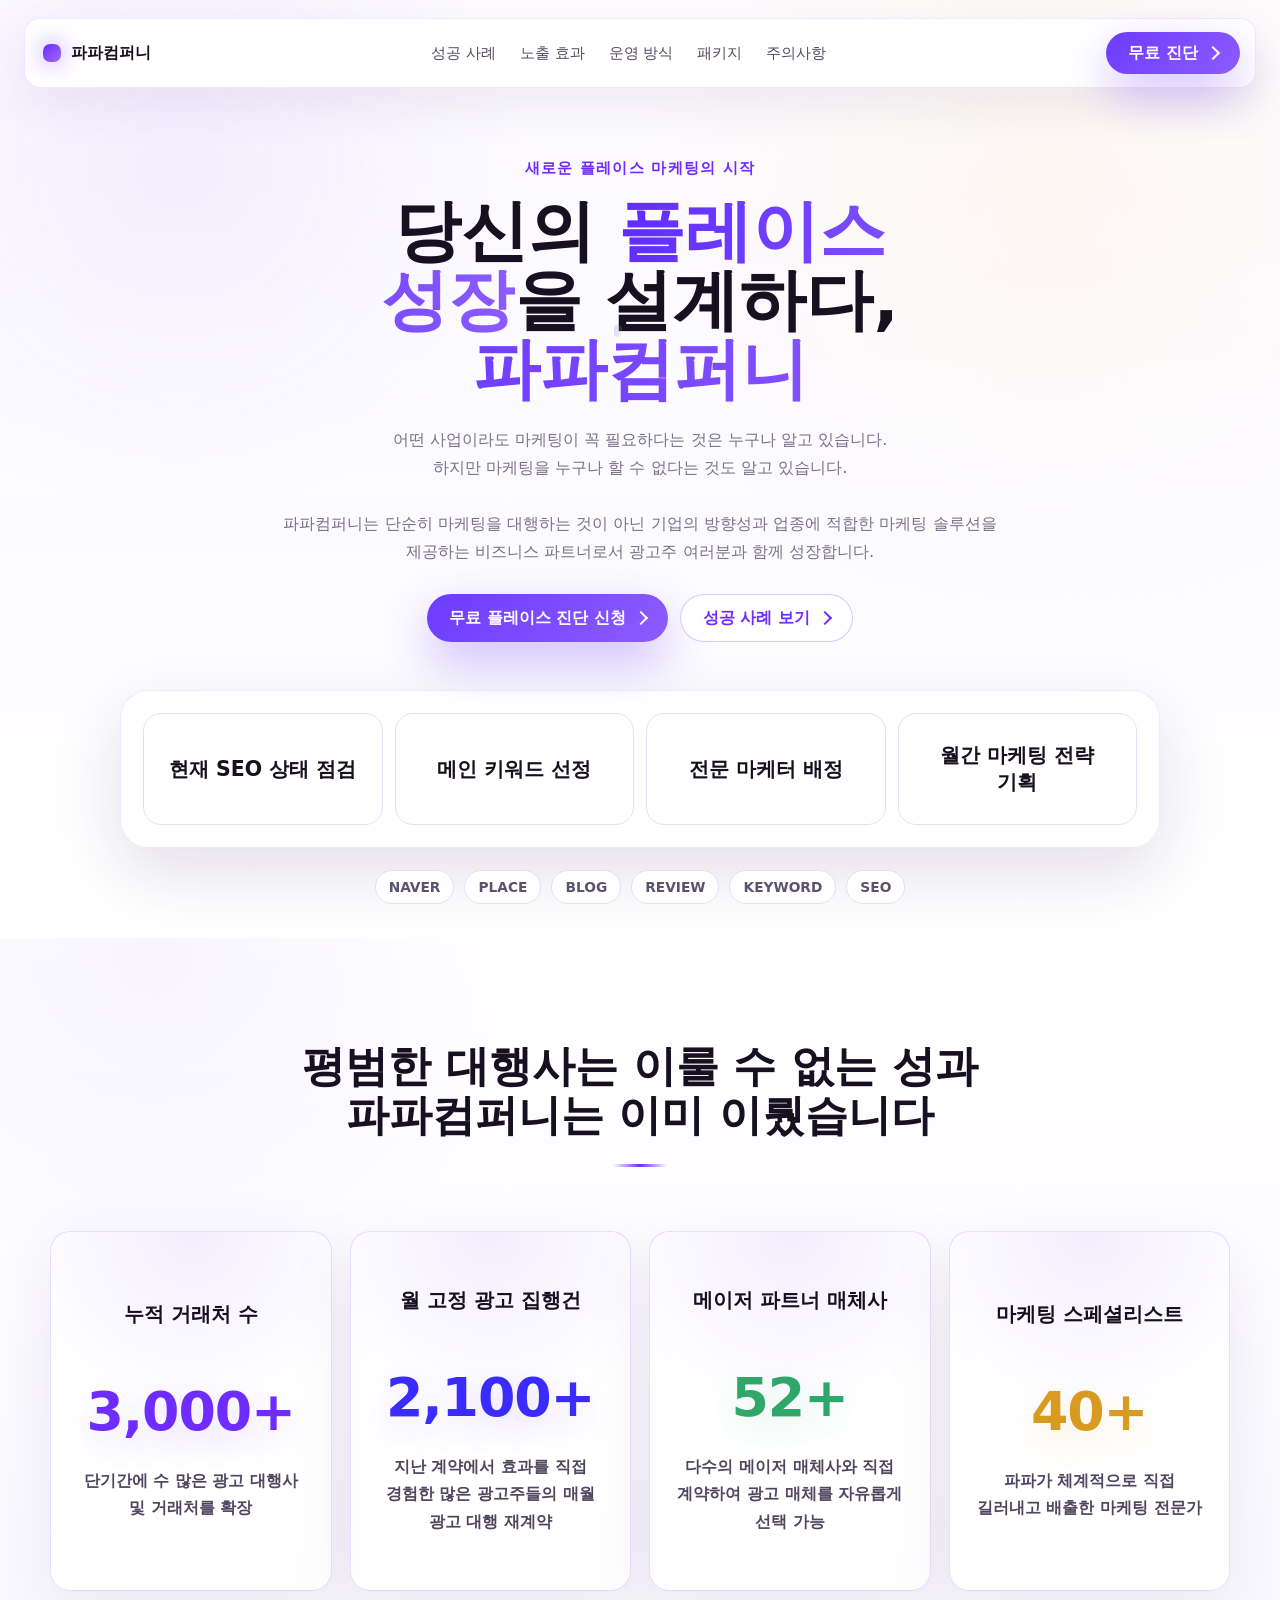
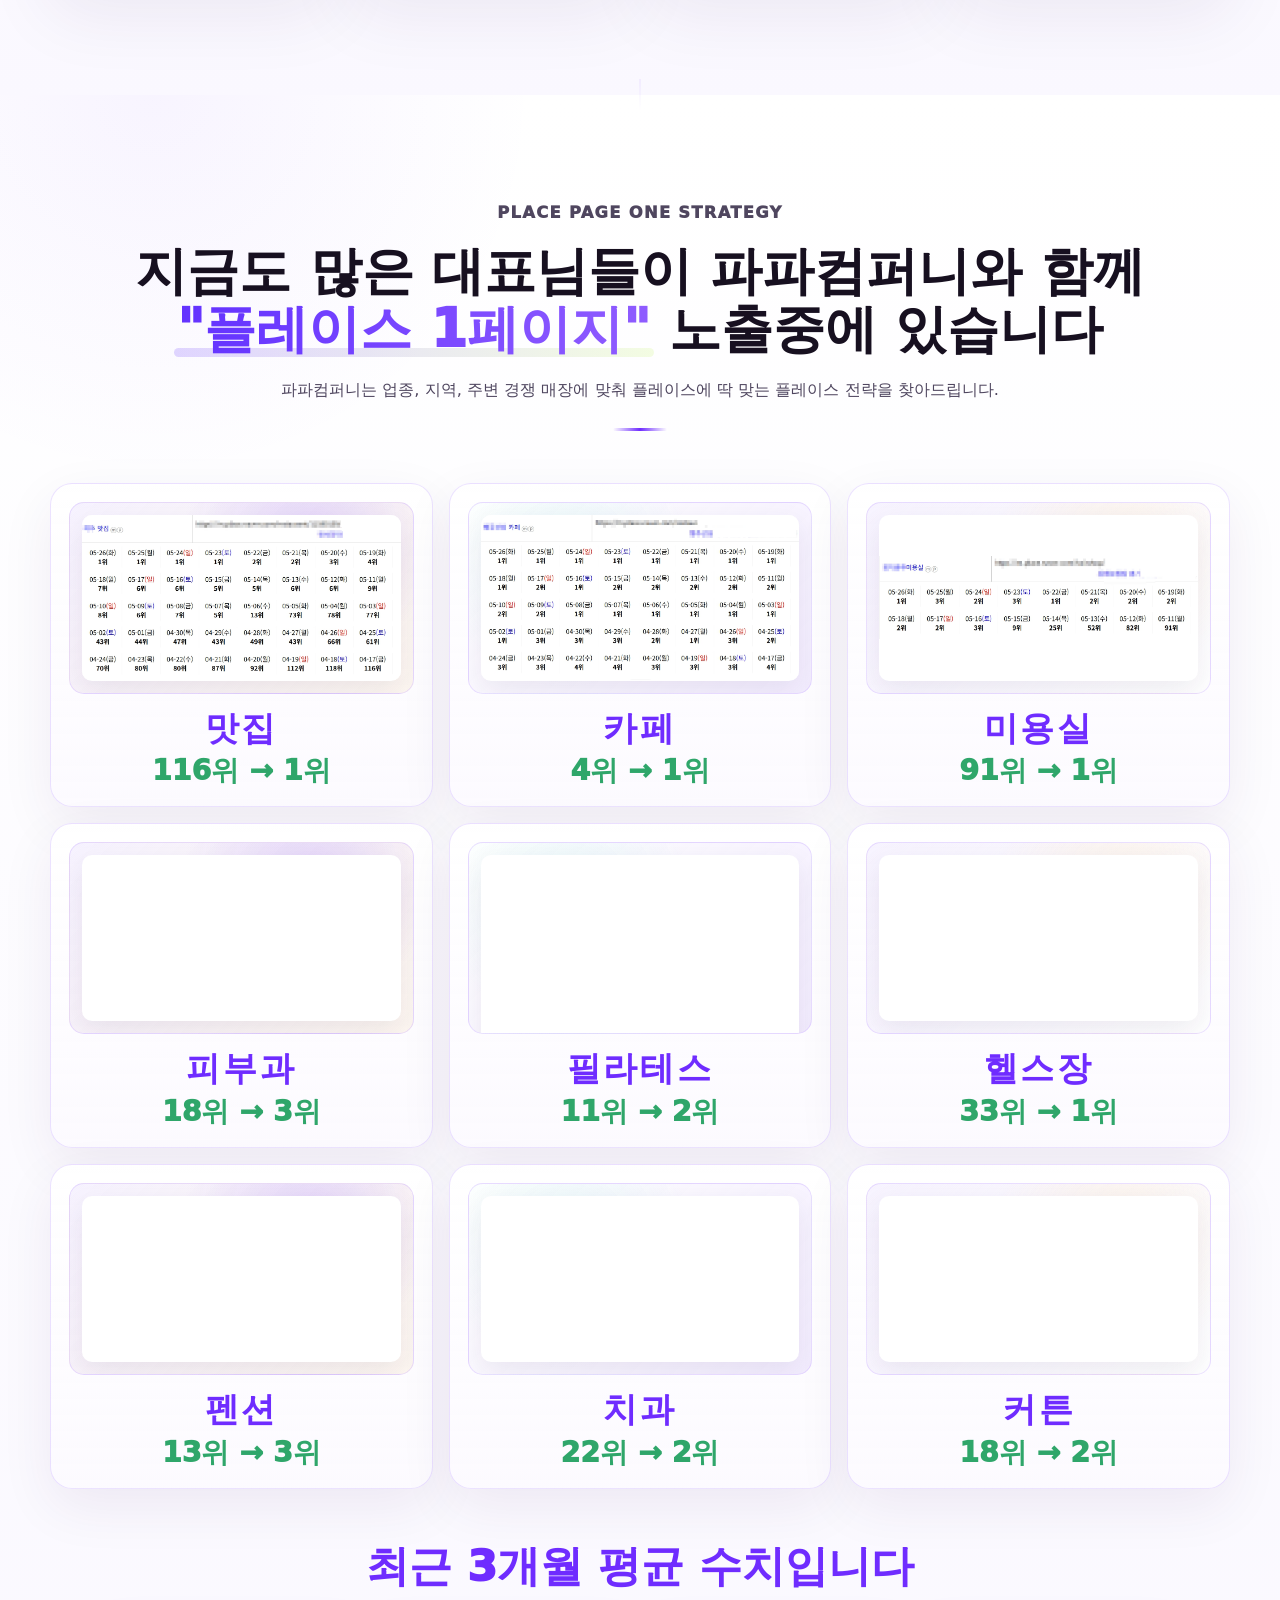
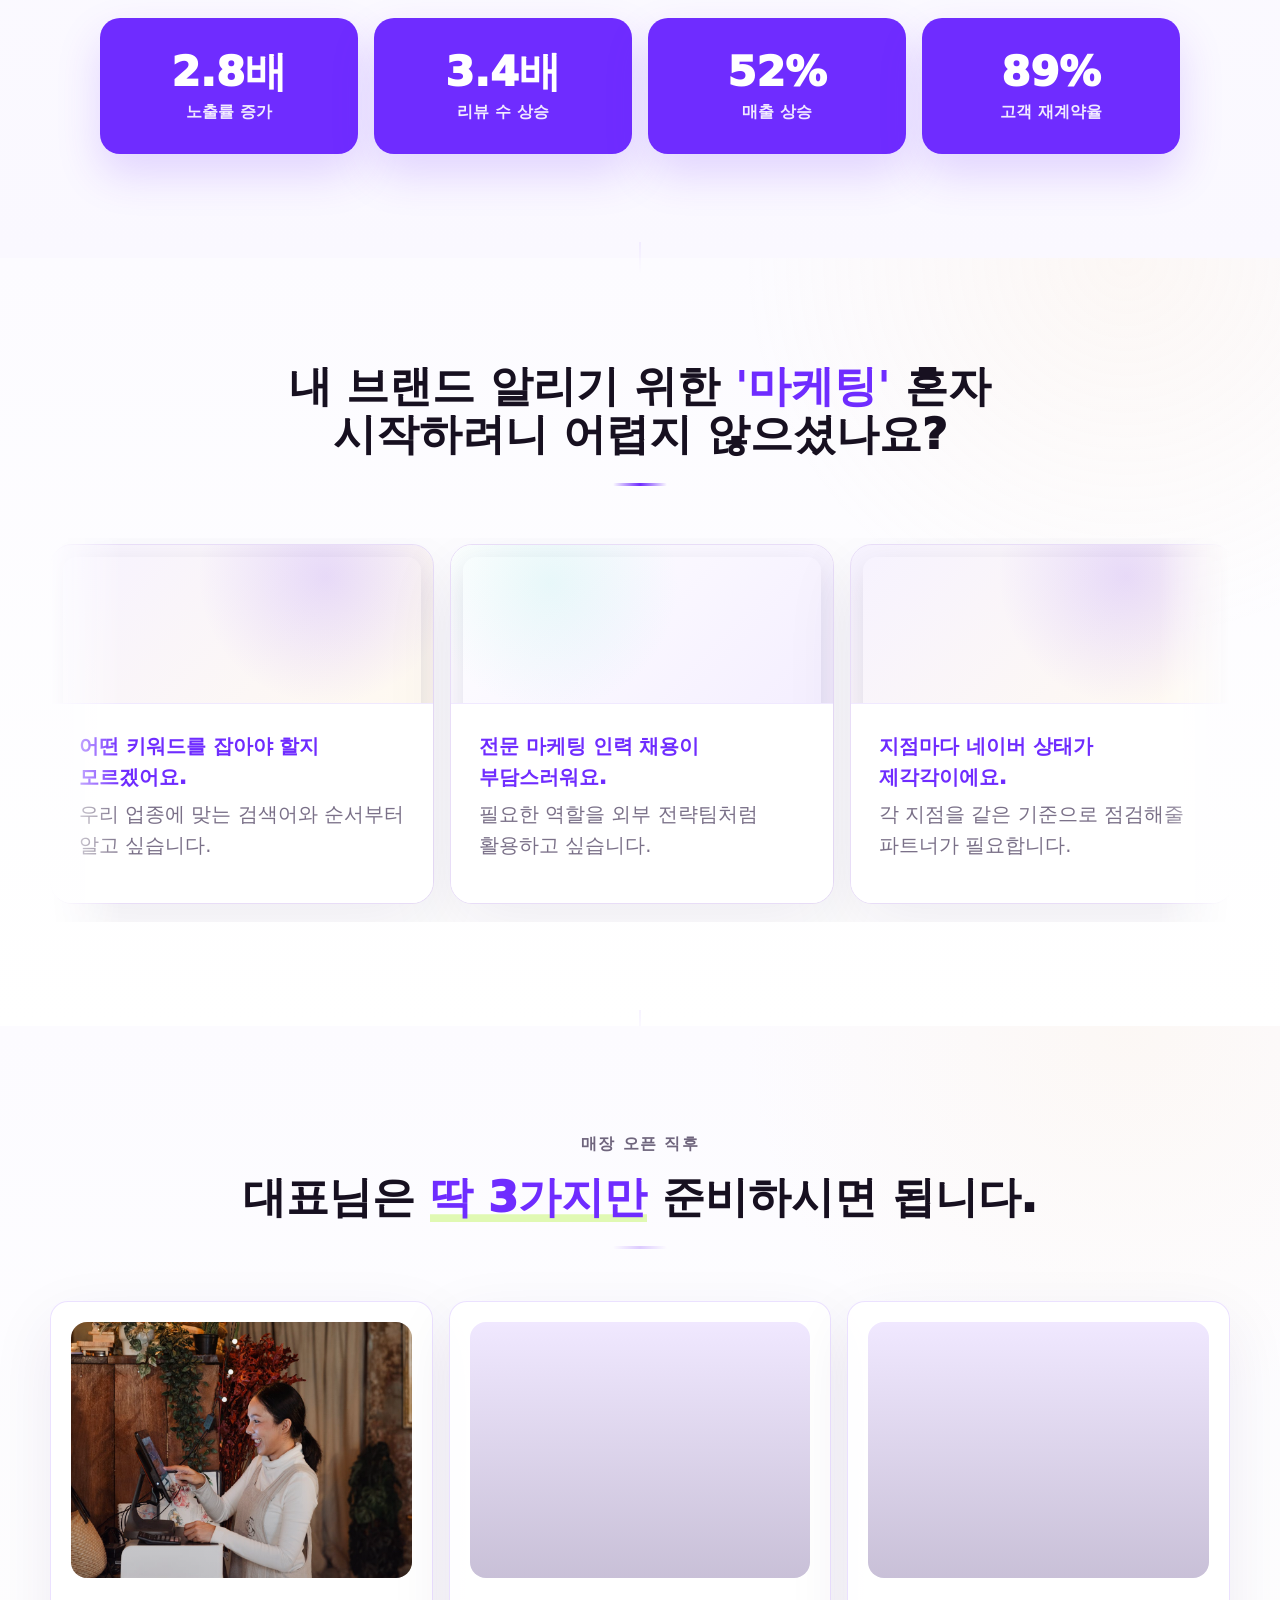
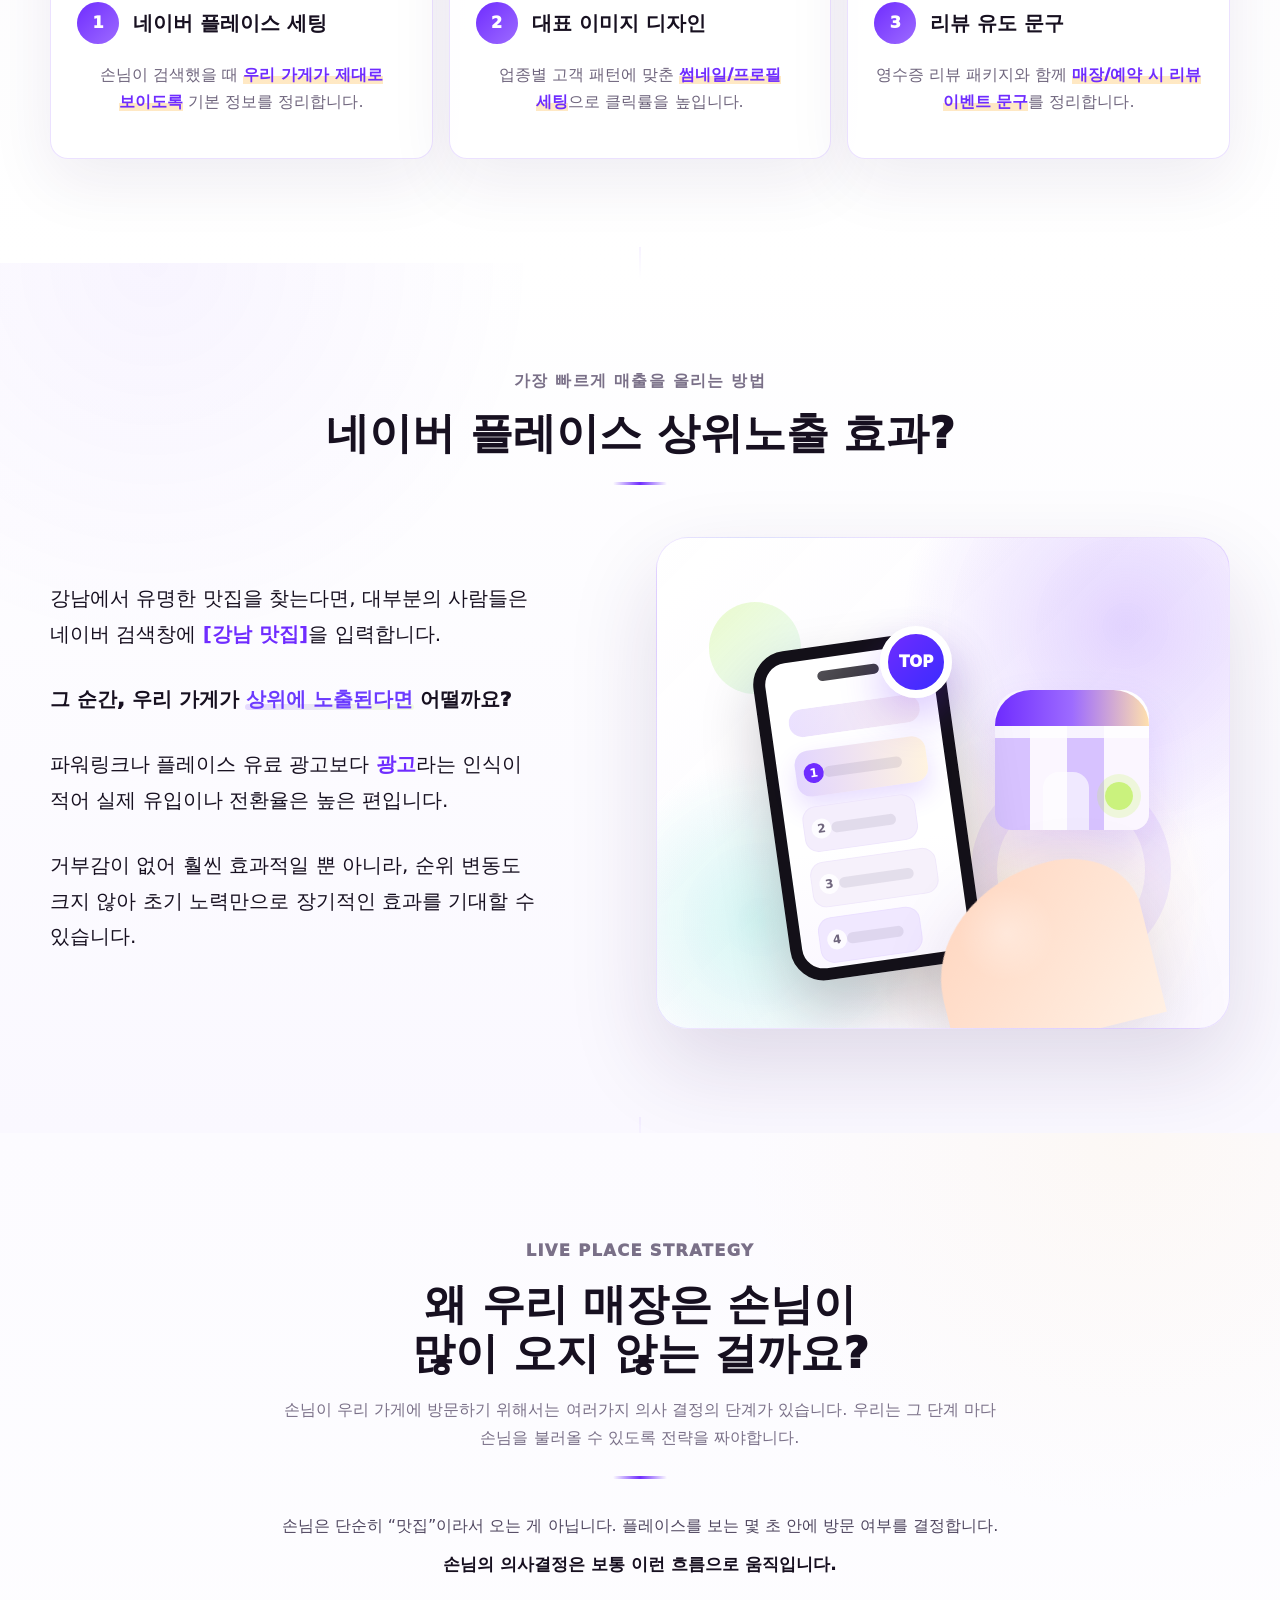
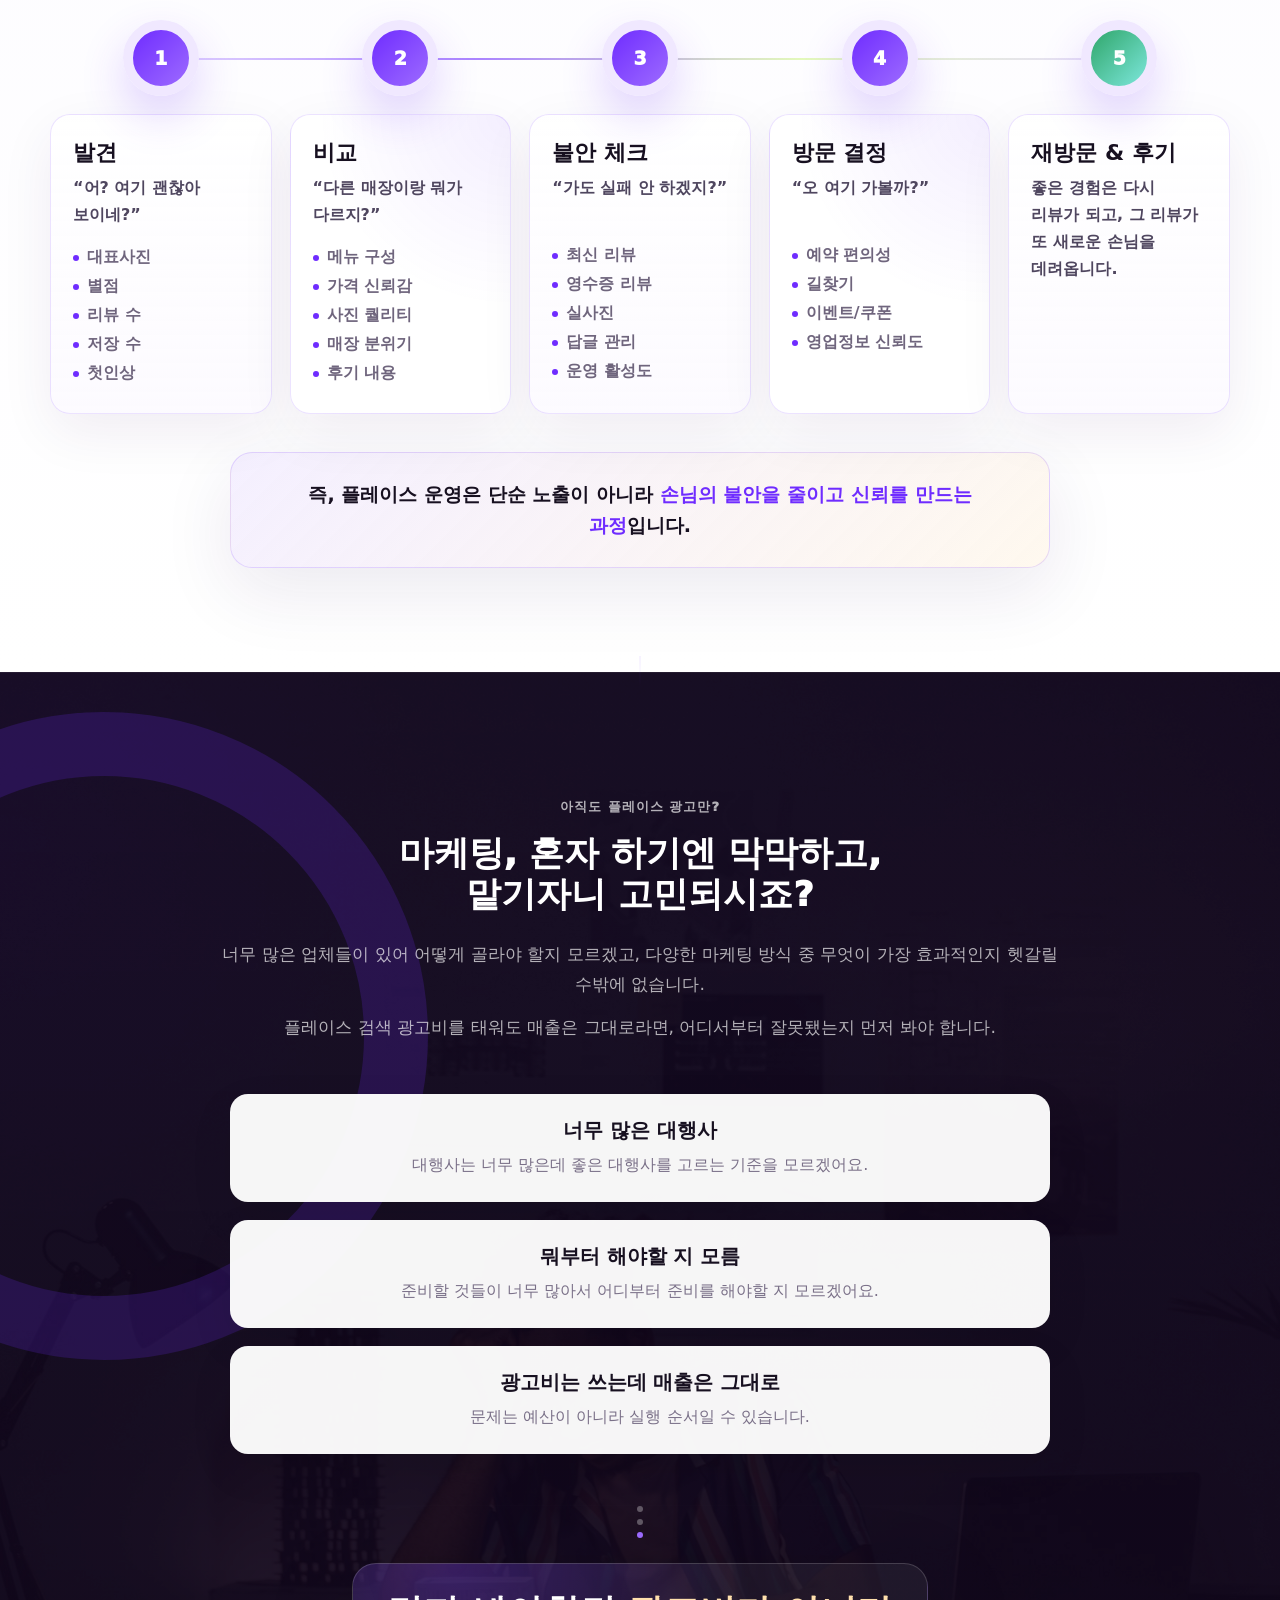
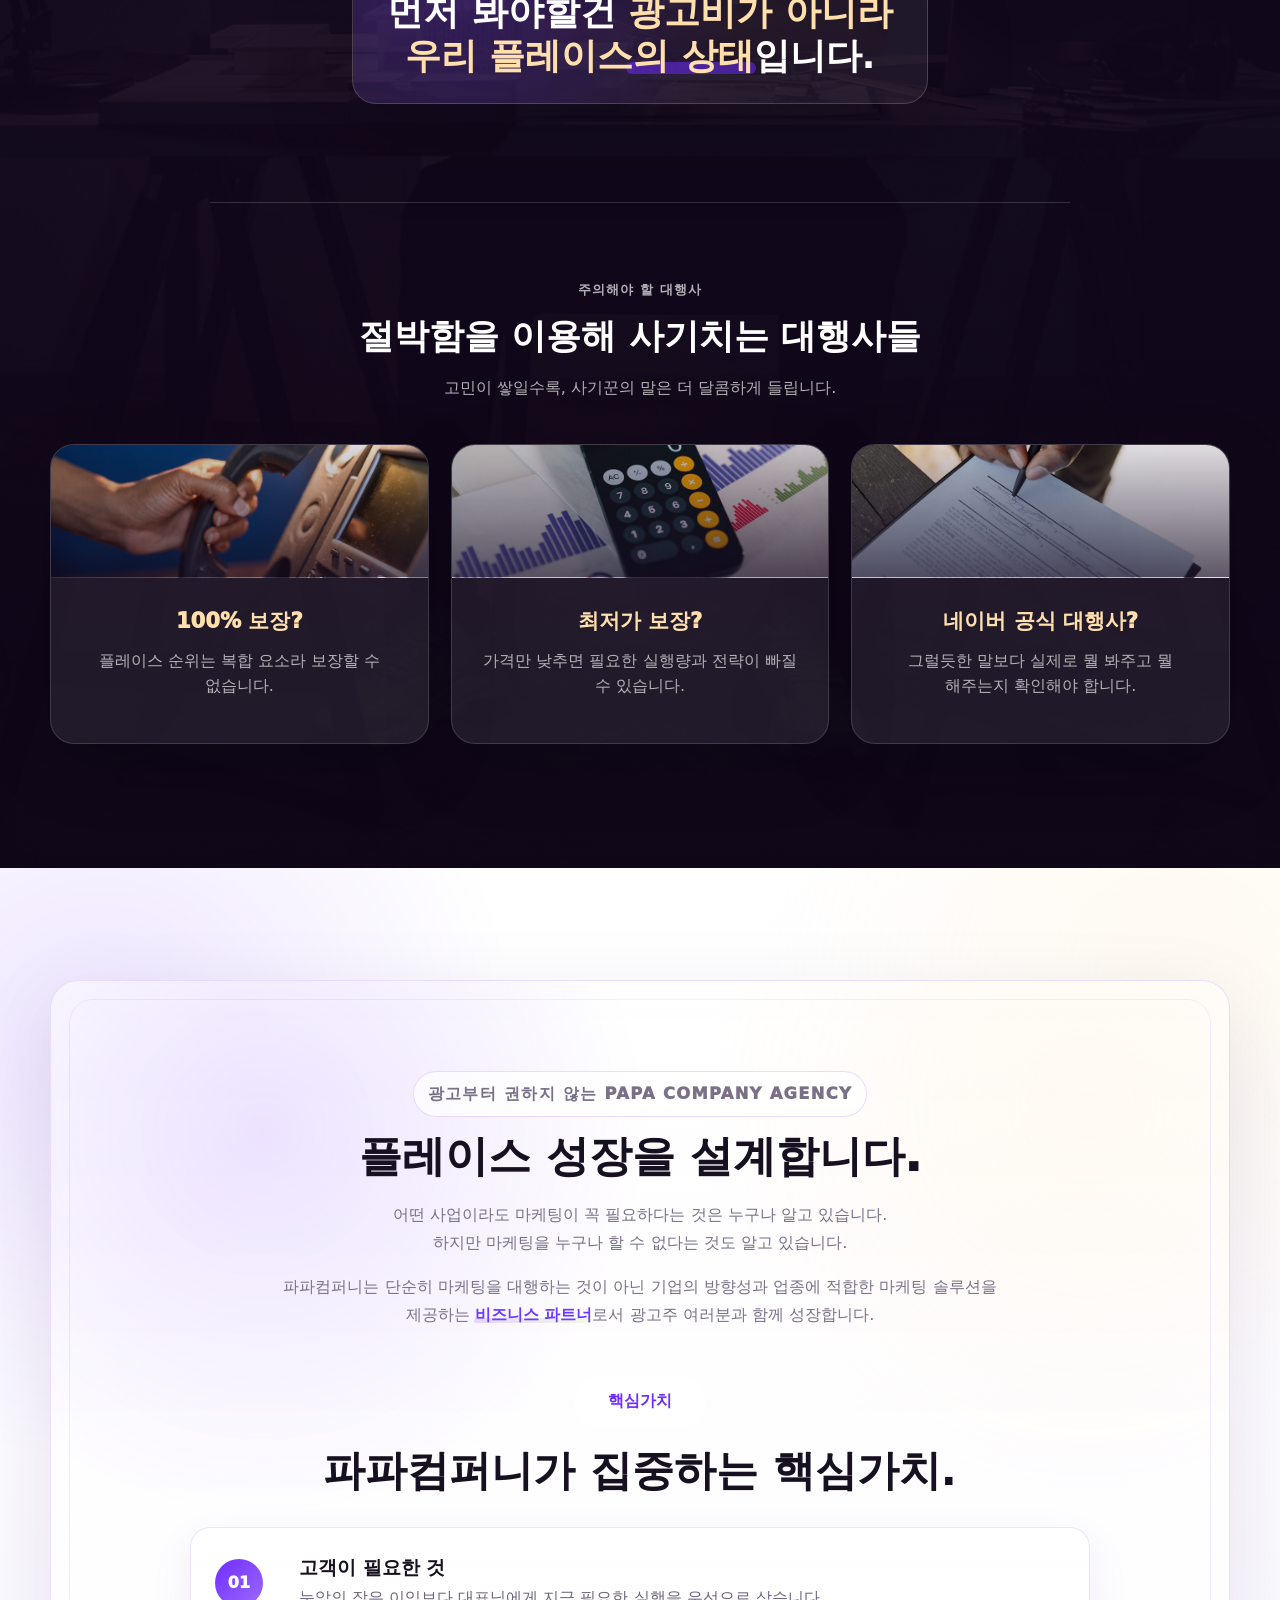
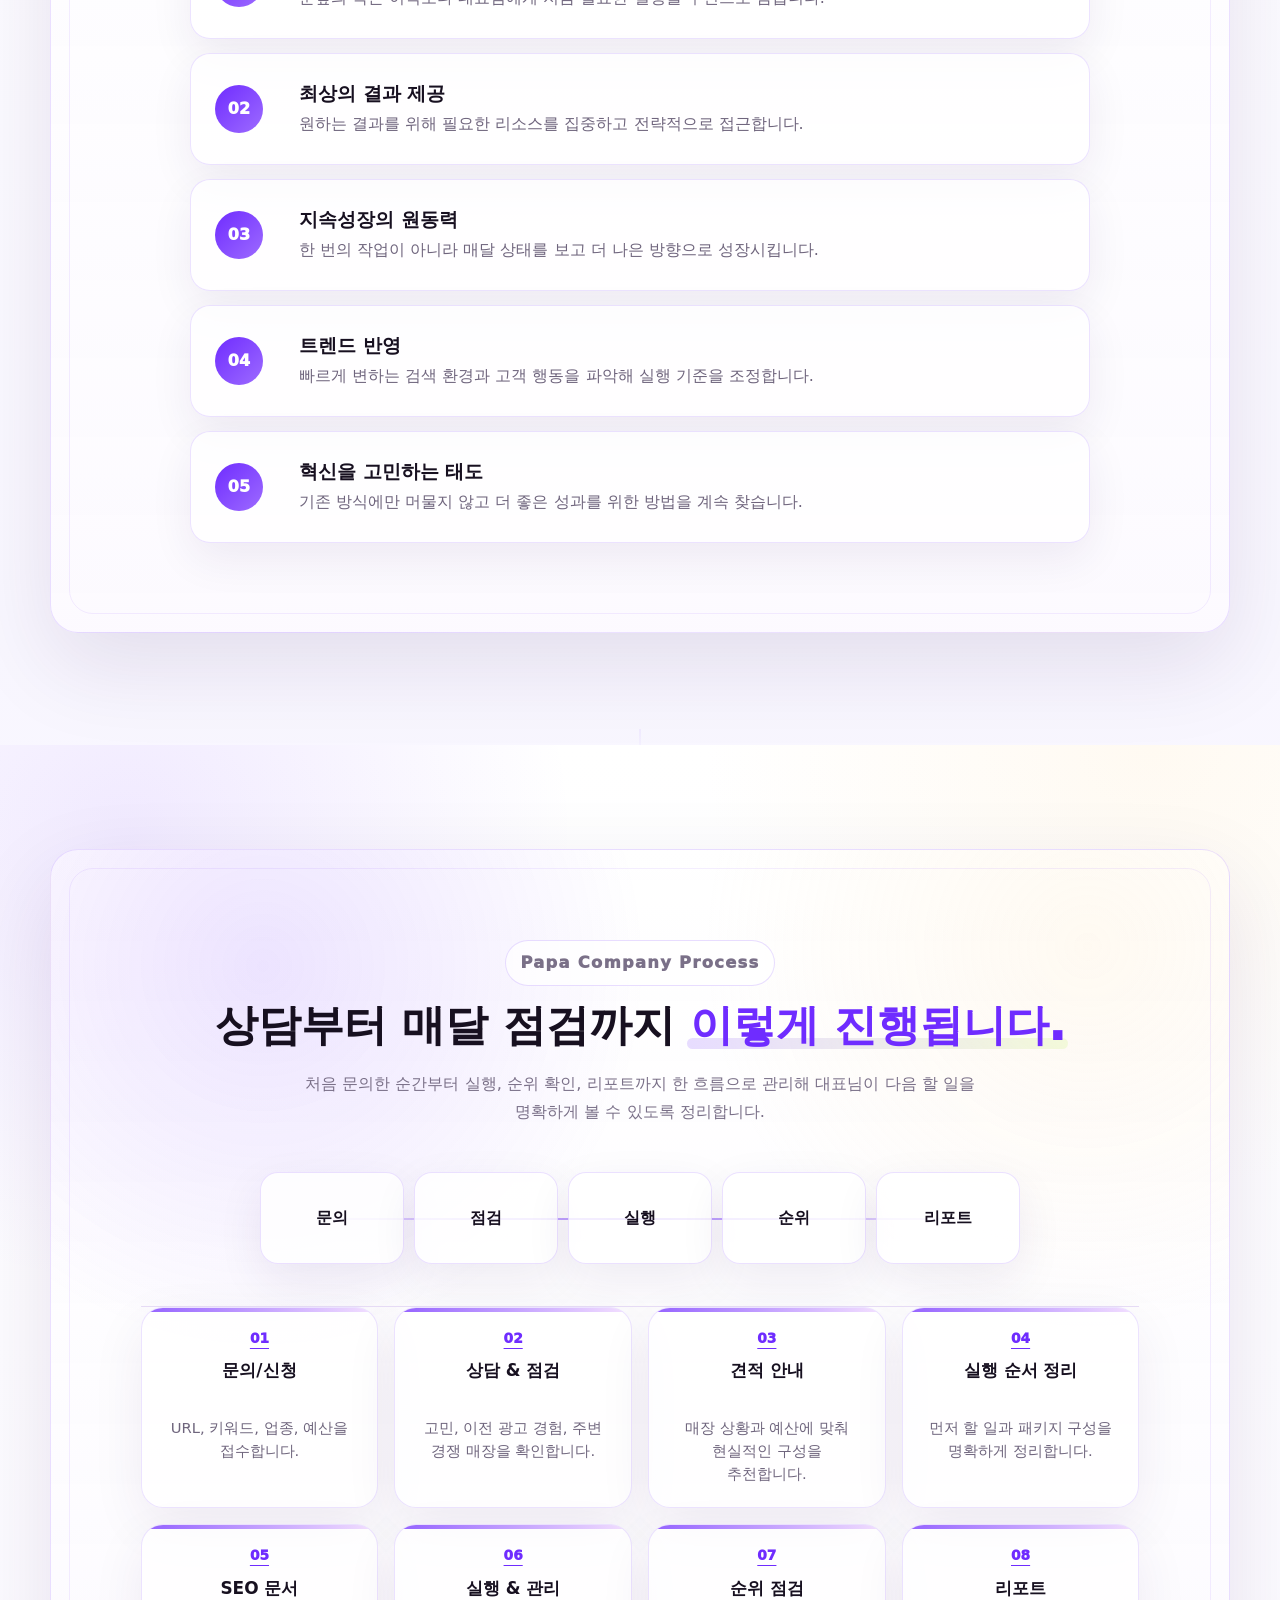
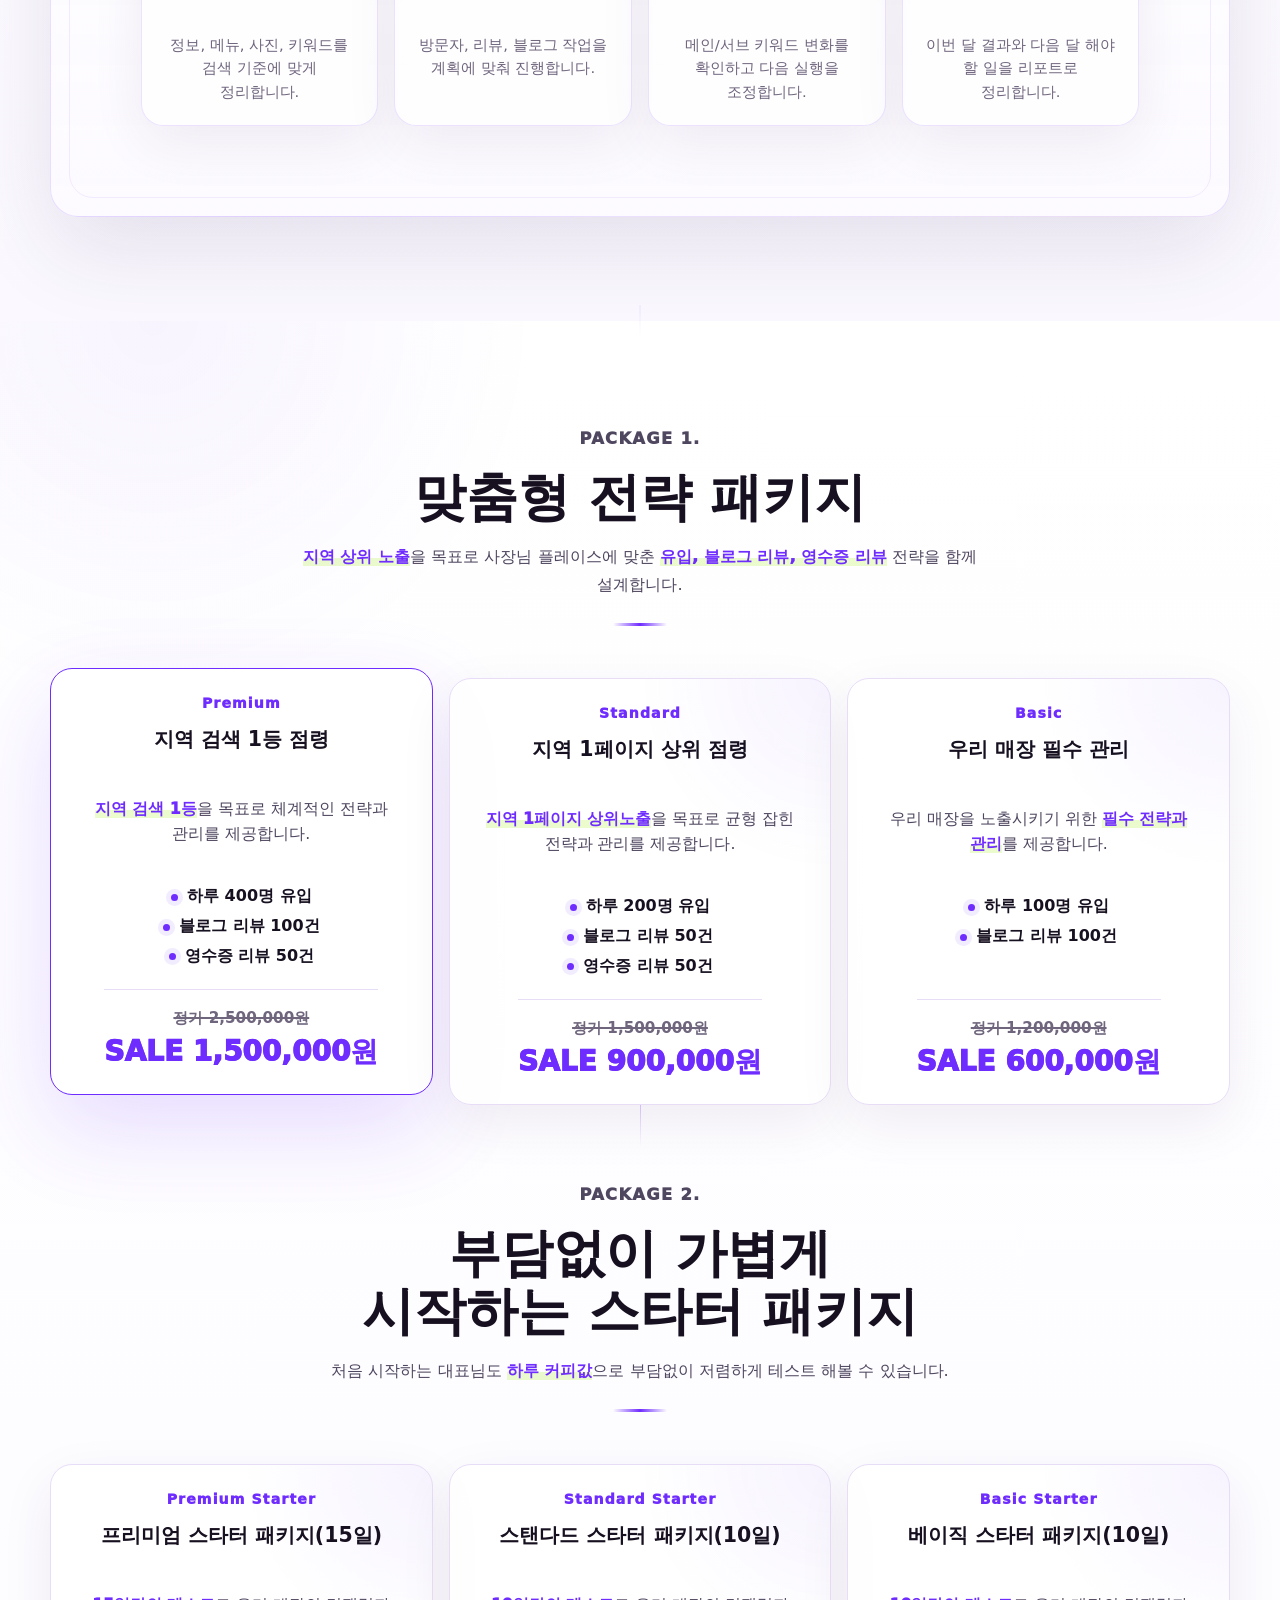
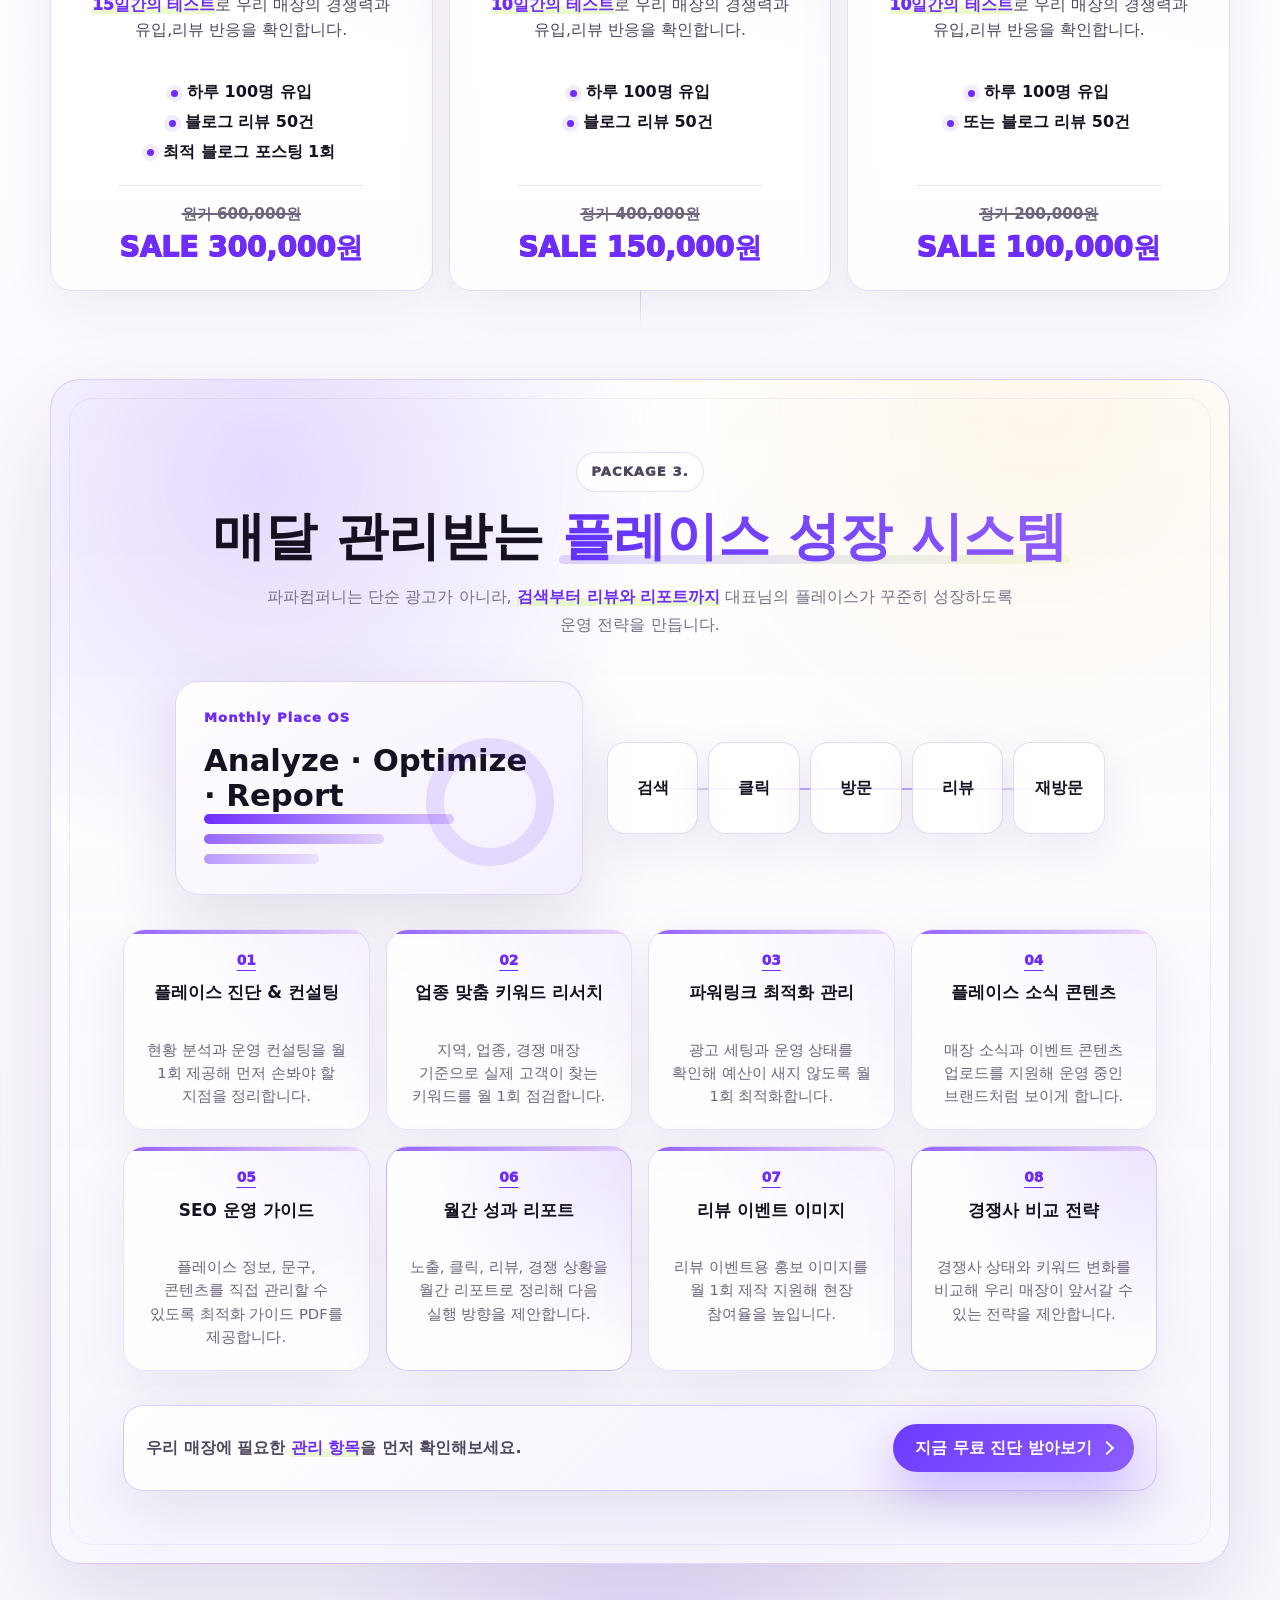
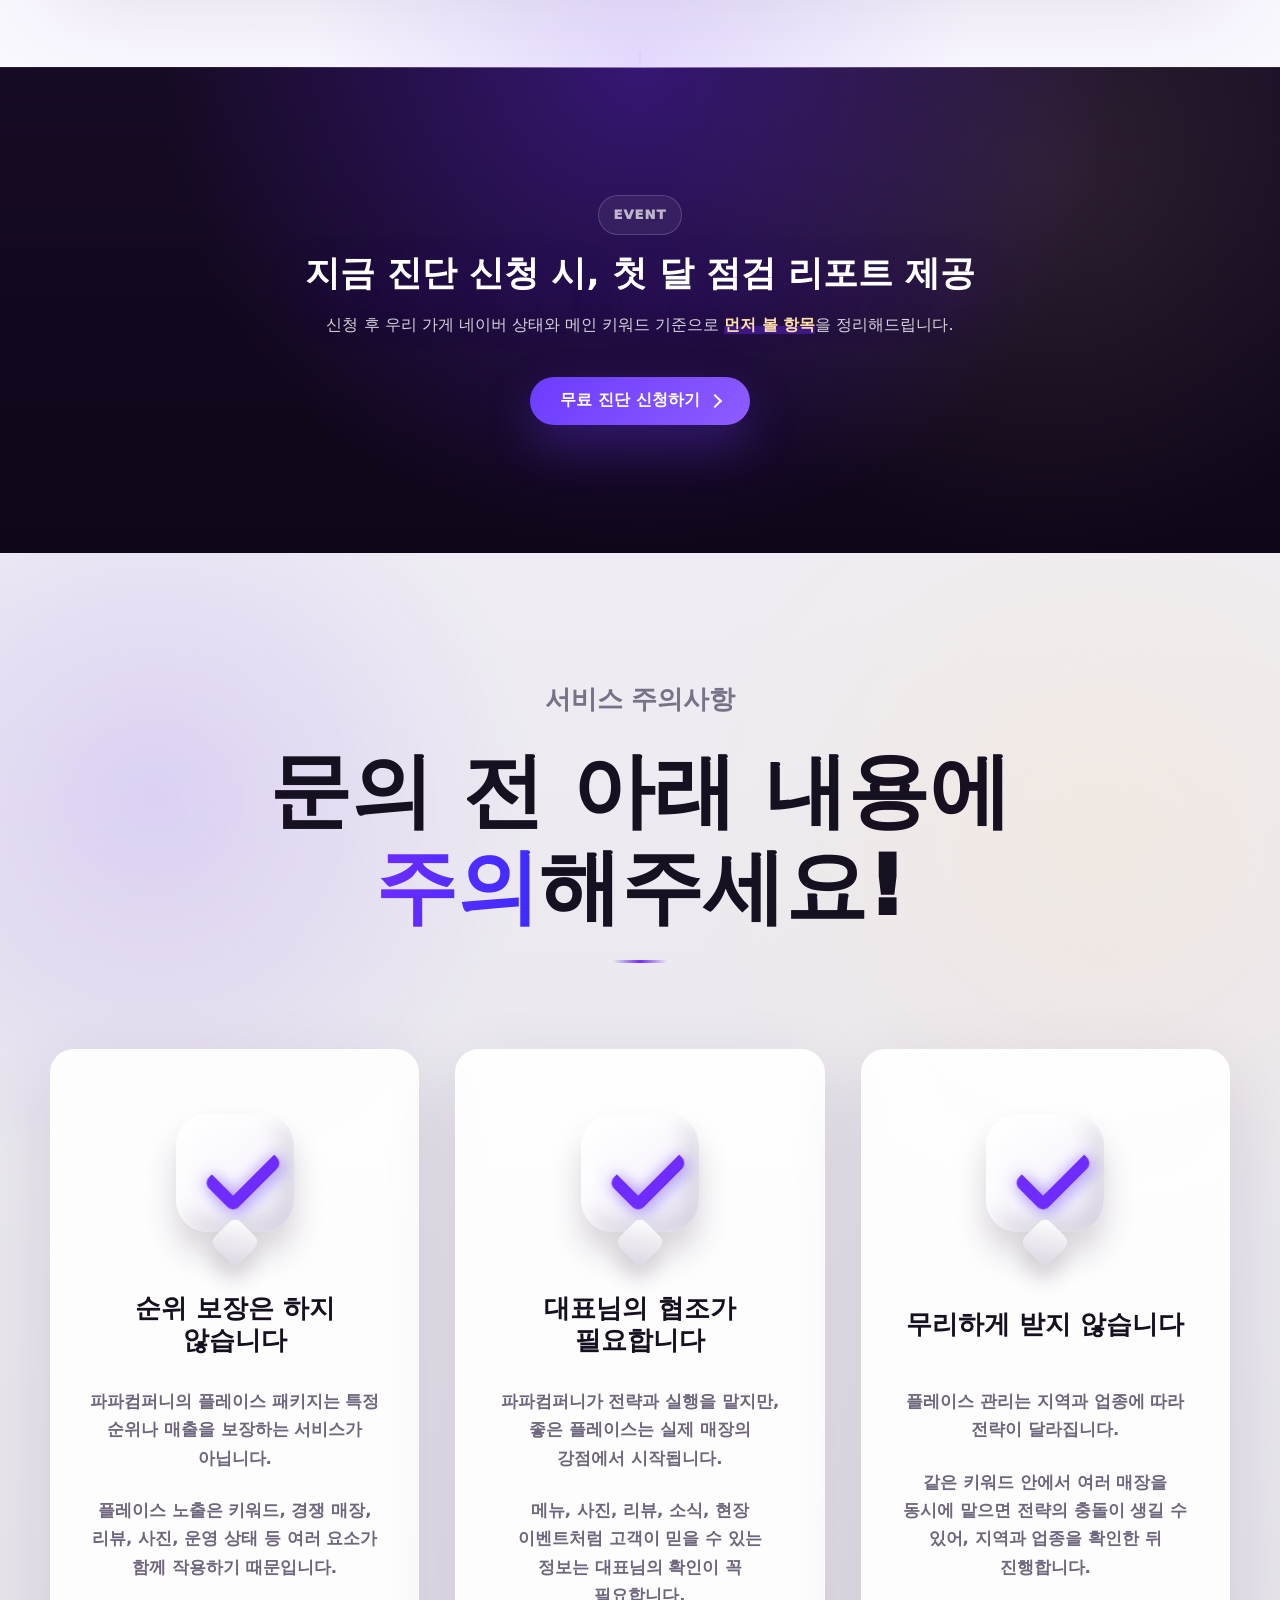
==== index.html @ 69a119a1 "Initial B2C landing page" ====
﻿<!doctype html>
<html lang="ko">
  <head>
    <meta charset="UTF-8" />
    <meta name="viewport" content="width=device-width, initial-scale=1.0" />
    <title>파파컴퍼니 플레이스 전략 대행 v3</title>
    <meta
      name="description"
      content="파파컴퍼니는 네이버에서 우리 가게가 더 잘 보이고 더 좋아 보이도록 키워드, 리뷰, SEO, 경쟁 매장 상태를 함께 점검합니다."
    />
    <link rel="stylesheet" href="./styles.css" />
    <script src="./script.js" defer></script>
  </head>
  <body>
    <header class="site-header">
      <a class="brand" href="#top" aria-label="파파컴퍼니 홈">
        <span class="brand-mark" aria-hidden="true"></span>
        파파컴퍼니
      </a>
      <nav aria-label="주요 섹션">
        <a href="#case">성공 사례</a>
        <a href="#effect">노출 효과</a>
        <a href="#process">운영 방식</a>
        <a href="#packages">패키지</a>
        <a href="#notice">주의사항</a>
      </nav>
      <a class="header-cta" href="#consult">무료 진단</a>
    </header>

    <main id="top">
      <section class="hero adnity-like" aria-labelledby="hero-title">
        <img class="hero-media" src="./assets/hero/hero-papa-place-strategy.png" alt="플레이스 전략 분석 화면" />
        <div class="hero-overlay" aria-hidden="true"></div>
        <div class="hero-inner">
          <p class="eyebrow">새로운 플레이스 마케팅의 시작</p>
          <h1 id="hero-title">
            당신의 <span class="text-accent">플레이스 성장</span>을 설계하다,
            <strong>파파컴퍼니</strong>
          </h1>
          <p class="hero-copy">
            어떤 사업이라도 마케팅이 꼭 필요하다는 것은 누구나 알고 있습니다.<br>
            하지만 마케팅을 누구나 할 수 없다는 것도 알고 있습니다.<br><br>
            파파컴퍼니는 단순히 마케팅을 대행하는 것이 아닌 기업의 방향성과 업종에 적합한
            마케팅 솔루션을 제공하는 비즈니스 파트너로서 광고주 여러분과 함께 성장합니다.
          </p>
          <div class="hero-actions">
            <a class="button button-primary" href="#consult">무료 플레이스 진단 신청</a>
            <a class="button button-ghost" href="#case">성공 사례 보기</a>
          </div>
          <div class="hero-dashboard" aria-label="플레이스 진단 예시">
            <div class="map-card">
              <strong>현재 SEO 상태 점검</strong>
            </div>
            <div class="map-card">
              <strong>메인 키워드 선정</strong>
            </div>
            <div class="map-card">
              <strong>전문 마케터 배정</strong>
            </div>
            <div class="map-card">
              <strong>월간 마케팅 전략 기획</strong>
            </div>
          </div>
          <div class="channel-strip" aria-label="관리 채널">
            <span>NAVER</span>
            <span>PLACE</span>
            <span>BLOG</span>
            <span>REVIEW</span>
            <span>KEYWORD</span>
            <span>SEO</span>
          </div>
        </div>
      </section>

      <section class="live-rank section-white" id="case">
        <div class="shell">
          <div class="section-head center">
            <p class="eyebrow">PLACE PAGE ONE STRATEGY</p>
            <h2>
              지금도 많은 대표님들이 파파컴퍼니와 함께<br />
              <span class="text-accent">"플레이스 1페이지"</span> 노출중에 있습니다
            </h2>
            <p>
              파파컴퍼니는 업종, 지역, 주변 경쟁 매장에 맞춰
              플레이스에 딱 맞는 플레이스 전략을 찾아드립니다.
            </p>
          </div>
          <div class="case-grid" aria-label="플레이스 순위 상승 예시">
            <article class="case-card"><figure class="rank-image"><img src="./assets/cases/2026-05-26_1.jpg" alt="맛집 순위표" loading="lazy" decoding="async"></figure><div><span>맛집</span><strong>116위 → 1위</strong></div></article>
            <article class="case-card"><figure class="rank-image"><img src="./assets/cases/2026-05-26_2.jpg" alt="카페 순위표" loading="lazy" decoding="async"></figure><div><span>카페</span><strong>4위 → 1위</strong></div></article>
            <article class="case-card"><figure class="rank-image"><img src="./assets/cases/2026-05-26_3.jpg" alt="미용실 순위표" loading="lazy" decoding="async"></figure><div><span>미용실</span><strong>91위 → 1위</strong></div></article>
            <article class="case-card"><figure class="rank-image"><img src="./assets/cases/2026-05-26_4.jpg" alt="피부과 순위표" loading="lazy" decoding="async"></figure><div><span>피부과</span><strong>18위 → 3위</strong></div></article>
            <article class="case-card"><figure class="rank-image"><img src="./assets/cases/2026-05-26_5.jpg" alt="필라테스 순위표" loading="lazy" decoding="async"></figure><div><span>필라테스</span><strong>11위 → 2위</strong></div></article>
            <article class="case-card"><figure class="rank-image"><img src="./assets/cases/2026-05-26_6.jpg" alt="헬스장 순위표" loading="lazy" decoding="async"></figure><div><span>헬스장</span><strong>33위 → 1위</strong></div></article>
            <article class="case-card"><figure class="rank-image"><img src="./assets/cases/2026-05-26_7.jpg" alt="펜션 순위표" loading="lazy" decoding="async"></figure><div><span>펜션</span><strong>13위 → 3위</strong></div></article>
            <article class="case-card"><figure class="rank-image"><img src="./assets/cases/2026-05-26_8.jpg" alt="치과 순위표" loading="lazy" decoding="async"></figure><div><span>치과</span><strong>22위 → 2위</strong></div></article>
            <article class="case-card"><figure class="rank-image"><img src="./assets/cases/2026-05-26_9.jpg" alt="커튼 순위표" loading="lazy" decoding="async"></figure><div><span>커튼</span><strong>18위 → 2위</strong></div></article>
          </div>
          <div class="result-metrics" aria-label="플레이스 관리 성과 수치">
            <p class="result-metrics__note">최근 3개월 평균 수치입니다</p>
            <div class="result-metric-grid">
              <article class="result-metric-card"><strong>2.8배</strong><span>노출률 증가</span></article>
              <article class="result-metric-card"><strong>3.4배</strong><span>리뷰 수 상승</span></article>
              <article class="result-metric-card"><strong>52%</strong><span>매출 상승</span></article>
              <article class="result-metric-card"><strong>89%</strong><span>고객 재계약율</span></article>
            </div>
          </div>
        </div>
      </section>

      <section class="live-proof section-white">
        <div class="shell">
          <div class="section-head center">
            <p class="eyebrow">LIVE PLACE STRATEGY</p>
            <h2>왜 우리 매장은 손님이 많이 오지 않는 걸까요?</h2>
            <p>
              손님이 우리 가게에 방문하기 위해서는 여러가지 의사 결정의 단계가 있습니다.
              우리는 그 단계 마다 손님을 불러올 수 있도록 전략을 짜야합니다.
            </p>
          </div>
          <div class="decision-intro">
            <p>
              손님은 단순히 “맛집”이라서 오는 게 아닙니다.
              플레이스를 보는 몇 초 안에 방문 여부를 결정합니다.
            </p>
            <strong>손님의 의사결정은 보통 이런 흐름으로 움직입니다.</strong>
          </div>
          <div class="decision-flow" aria-label="손님의 플레이스 의사결정 단계">
            <article class="decision-step">
              <div class="step-node">1</div>
              <div class="step-body">
                <h3>발견</h3>
                <p>“어? 여기 괜찮아 보이네?”</p>
                <ul>
                  <li>대표사진</li>
                  <li>별점</li>
                  <li>리뷰 수</li>
                  <li>저장 수</li>
                  <li>첫인상</li>
                </ul>
              </div>
            </article>
            <article class="decision-step">
              <div class="step-node">2</div>
              <div class="step-body">
                <h3>비교</h3>
                <p>“다른 매장이랑 뭐가 다르지?”</p>
                <ul>
                  <li>메뉴 구성</li>
                  <li>가격 신뢰감</li>
                  <li>사진 퀄리티</li>
                  <li>매장 분위기</li>
                  <li>후기 내용</li>
                </ul>
              </div>
            </article>
            <article class="decision-step">
              <div class="step-node">3</div>
              <div class="step-body">
                <h3>불안 체크</h3>
                <p>“가도 실패 안 하겠지?”</p>
                <ul>
                  <li>최신 리뷰</li>
                  <li>영수증 리뷰</li>
                  <li>실사진</li>
                  <li>답글 관리</li>
                  <li>운영 활성도</li>
                </ul>
              </div>
            </article>
            <article class="decision-step">
              <div class="step-node">4</div>
              <div class="step-body">
                <h3>방문 결정</h3>
                <p>“오 여기 가볼까?”</p>
                <ul>
                  <li>예약 편의성</li>
                  <li>길찾기</li>
                  <li>이벤트/쿠폰</li>
                  <li>영업정보 신뢰도</li>
                </ul>
              </div>
            </article>
            <article class="decision-step">
              <div class="step-node">5</div>
              <div class="step-body">
                <h3>재방문 &amp; 후기</h3>
                <p>
                  좋은 경험은 다시 리뷰가 되고,
                  그 리뷰가 또 새로운 손님을 데려옵니다.
                </p>
              </div>
            </article>
          </div>
          <div class="decision-summary">
            즉, 플레이스 운영은 단순 노출이 아니라
            <strong>손님의 불안을 줄이고 신뢰를 만드는 과정</strong>입니다.
          </div>
        </div>
      </section>

      <section class="who section-white">
        <div class="shell">
          <div class="section-head center who-head">
            <h2>내 브랜드 알리기 위한 <strong>'마케팅'</strong> 혼자 시작하려니 어렵지 않으셨나요?</h2>
          </div>
          <div class="who-carousel" aria-label="마케팅이 필요한 대표님 유형">
            <div class="who-track">
              <article class="who-card"><div class="who-image"><img src="./assets/who/who-keyword-analytics.jpeg" alt="검색 키워드 분석 화면" loading="lazy" decoding="async"></div><p><strong>어떤 키워드를 잡아야 할지 모르겠어요.</strong> 우리 업종에 맞는 검색어와 순서부터 알고 싶습니다.</p></article>
              <article class="who-card"><div class="who-image"><img src="./assets/who/who-strategy-team.jpeg" alt="마케팅 전략 회의" loading="lazy" decoding="async"></div><p><strong>전문 마케팅 인력 채용이 부담스러워요.</strong> 필요한 역할을 외부 전략팀처럼 활용하고 싶습니다.</p></article>
              <article class="who-card"><div class="who-image"><img src="./assets/who/who-branch-store.jpeg" alt="매장 지점 관리" loading="lazy" decoding="async"></div><p><strong>지점마다 네이버 상태가 제각각이에요.</strong> 각 지점을 같은 기준으로 점검해줄 파트너가 필요합니다.</p></article>
              <article class="who-card"><div class="who-image"><img src="./assets/who/who-busy-owner.jpeg" alt="바쁜 매장 운영자" loading="lazy" decoding="async"></div><p><strong>가게 운영도 바빠 마케팅까지 어렵습니다.</strong> 방향을 잡고 이끌어줄 업체가 필요합니다.</p></article>
              <article class="who-card"><div class="who-image"><img src="./assets/who/who-budget-check.jpeg" alt="마케팅 예산 점검" loading="lazy" decoding="async"></div><p><strong>견적 비용이 천차만별이라 불안해요.</strong> 예산 범위에 맞는 합리적인 비용만 지불하고 싶습니다.</p></article>
              <article class="who-card"><div class="who-image"><img src="./assets/who/who-monthly-plan.jpeg" alt="월간 마케팅 실행 계획" loading="lazy" decoding="async"></div><p><strong>한 번 세팅하고 끝나는 대행은 불안해요.</strong> 매달 상태를 보고 다음 할 일을 정리해줄 파트너가 필요합니다.</p></article>
            </div>
          </div>
        </div>
      </section>

      <section class="place-effect section-light" id="effect">
        <div class="shell">
          <div class="section-head center effect-head">
            <p class="eyebrow">가장 빠르게 매출을 올리는 방법</p>
            <h2>네이버 플레이스 상위노출 효과?</h2>
          </div>
          <div class="effect-layout">
            <div class="effect-copy">
              <p>
                강남에서 유명한 맛집을 찾는다면,
                대부분의 사람들은 네이버 검색창에 <strong>[강남 맛집]</strong>을 입력합니다.
              </p>
            <p class="effect-question">
                그 순간, 우리 가게가 <span class="text-accent">상위에 노출된다면</span> 어떨까요?
              </p>
              <p>
                파워링크나 플레이스 유료 광고보다 <strong>광고</strong>라는 인식이 적어
                실제 유입이나 전환율은 높은 편입니다.
              </p>
              <p>
                거부감이 없어 훨씬 효과적일 뿐 아니라,
                순위 변동도 크지 않아 초기 노력만으로 장기적인 효과를 기대할 수 있습니다.
              </p>
            </div>
            <div class="effect-visual" aria-label="네이버 플레이스 상위노출 예시 이미지 영역">
              <div class="phone-mock">
                <div class="phone-search"></div>
                <div class="rank-list">
                  <span class="rank-item is-top"><b>1</b></span>
                  <span class="rank-item"><b>2</b></span>
                  <span class="rank-item"><b>3</b></span>
                  <span class="rank-item"><b>4</b></span>
                </div>
              </div>
              <div class="store-mock">
                <span></span>
              </div>
              <div class="effect-badge">TOP</div>
              <div class="touch-mock"></div>
            </div>
          </div>
        </div>
      </section>

      <section class="brand-system section-light" id="about">
        <div class="shell">
          <div class="brand-system-panel">
            <div class="brand-system-head">
              <p class="eyebrow">광고부터 권하지 않는 PAPA COMPANY AGENCY</p>
              <h2>플레이스 성장을 설계합니다.</h2>
              <p>
                어떤 사업이라도 마케팅이 꼭 필요하다는 것은 누구나 알고 있습니다.<br />
                하지만 마케팅을 누구나 할 수 없다는 것도 알고 있습니다.
              </p>
              <p>
                파파컴퍼니는 단순히 마케팅을 대행하는 것이 아닌 기업의 방향성과 업종에
                적합한 마케팅 솔루션을 제공하는 <span class="text-accent">비즈니스 파트너</span>로서 광고주 여러분과 함께
                성장합니다.
              </p>
            </div>

            <div class="brand-value-head">
              <p class="value-pill">핵심가치</p>
              <h3>파파컴퍼니가 집중하는 핵심가치.</h3>
            </div>

            <div class="value-board">
              <div class="value-list">
                <article>
                  <span>01</span>
                  <div>
                    <h3>고객이 필요한 것</h3>
                    <p>눈앞의 작은 이익보다 대표님에게 지금 필요한 실행을 우선으로 삼습니다.</p>
                  </div>
                </article>
                <article>
                  <span>02</span>
                  <div>
                    <h3>최상의 결과 제공</h3>
                    <p>원하는 결과를 위해 필요한 리소스를 집중하고 전략적으로 접근합니다.</p>
                  </div>
                </article>
                <article>
                  <span>03</span>
                  <div>
                    <h3>지속성장의 원동력</h3>
                    <p>한 번의 작업이 아니라 매달 상태를 보고 더 나은 방향으로 성장시킵니다.</p>
                  </div>
                </article>
                <article>
                  <span>04</span>
                  <div>
                    <h3>트렌드 반영</h3>
                    <p>빠르게 변하는 검색 환경과 고객 행동을 파악해 실행 기준을 조정합니다.</p>
                  </div>
                </article>
                <article>
                  <span>05</span>
                  <div>
                    <h3>혁신을 고민하는 태도</h3>
                    <p>기존 방식에만 머물지 않고 더 좋은 성과를 위한 방법을 계속 찾습니다.</p>
                  </div>
                </article>
              </div>
            </div>
          </div>
        </div>
      </section>
      <section class="before-after section-dark">
        <div class="shell">
          <div class="section-head center compact-head">
            <p class="eyebrow">매장 오픈 직후</p>
            <h2>대표님은 <span class="text-accent">딱 3가지만</span> 준비하시면 됩니다.</h2>
          </div>
          <div class="three-card">
            <article>
              <figure class="step-image"><img src="./assets/process/step-place-setup.jpeg" alt="매장 운영자가 태블릿으로 매장 정보를 확인하는 모습" loading="lazy" decoding="async" /></figure>
              <div class="step-title-row"><span>1</span><h3>네이버 플레이스 세팅</h3></div>
              <p>손님이 검색했을 때 <strong>우리 가게가 제대로 보이도록</strong> 기본 정보를 정리합니다.</p>
            </article>
            <article>
              <figure class="step-image"><img src="./assets/process/step-hero-image-design.jpeg" alt="음식점 대표 이미지를 촬영하는 모습" loading="lazy" decoding="async" /></figure>
              <div class="step-title-row"><span>2</span><h3>대표 이미지 디자인</h3></div>
              <p>업종별 고객 패턴에 맞춘 <strong>썸네일/프로필 세팅</strong>으로 클릭률을 높입니다.</p>
            </article>
            <article>
              <figure class="step-image"><img src="./assets/process/step-review-receipt.jpeg" alt="영수증을 확인하며 리뷰 이벤트 문구를 준비하는 모습" loading="lazy" decoding="async" /></figure>
              <div class="step-title-row"><span>3</span><h3>리뷰 유도 문구</h3></div>
              <p>영수증 리뷰 패키지와 함께 <strong>매장/예약 시 리뷰 이벤트 문구</strong>를 정리합니다.</p>
            </article>
          </div>
        </div>
      </section>

      <section class="numbers section-white">
        <div class="shell">
          <div class="section-head center">
            <h2>
              평범한 대행사는 이룰 수 없는 성과<br />
              파파컴퍼니는 이미 이뤘습니다
            </h2>
          </div>
          <div class="number-grid">
            <article>
              <h3>누적 거래처 수</h3>
              <strong>3,000+</strong>
              <p>단기간에 수 많은 광고 대행사 및 거래처를 확장</p>
            </article>
            <article>
              <h3>월 고정 광고 집행건</h3>
              <strong>2,100+</strong>
              <p>지난 계약에서 효과를 직접 경험한 많은 광고주들의 매월 광고 대행 재계약</p>
            </article>
            <article>
              <h3>메이저 파트너 매체사</h3>
              <strong>52+</strong>
              <p>다수의 메이저 매체사와 직접 계약하여 광고 매체를 자유롭게 선택 가능</p>
            </article>
            <article>
              <h3>마케팅 스페셜리스트</h3>
              <strong>40+</strong>
              <p>파파가 체계적으로 직접 길러내고 배출한 마케팅 전문가</p>
            </article>
          </div>
        </div>
      </section>

      <section class="dark-question section-dark">
        <div class="shell">
          <div class="question-hero">
            <div class="question-lead">
              <p class="eyebrow">아직도 플레이스 광고만?</p>
              <h2>마케팅, 혼자 하기엔 막막하고, 맡기자니 고민되시죠?</h2>
            </div>
            <div class="question-copy">
              <p>
                너무 많은 업체들이 있어 어떻게 골라야 할지 모르겠고,
                다양한 마케팅 방식 중 무엇이 가장 효과적인지 헷갈릴 수밖에 없습니다.
              </p>
              <p>
                플레이스 검색 광고비를 태워도 매출은 그대로라면,
                어디서부터 잘못됐는지 먼저 봐야 합니다.
              </p>
            </div>
          </div>
          <div class="question-grid">
            <article><h3>너무 많은 대행사</h3><p>대행사는 너무 많은데 좋은 대행사를 고르는 기준을 모르겠어요.</p></article>
            <article><h3>뭐부터 해야할 지 모름</h3><p>준비할 것들이 너무 많아서 어디부터 준비를 해야할 지 모르겠어요.</p></article>
            <article><h3>광고비는 쓰는데 매출은 그대로</h3><p>문제는 예산이 아니라 실행 순서일 수 있습니다.</p></article>
          </div>
          <div class="question-punch">
            <span></span><span></span><span></span>
            <strong>먼저 봐야할건 <span class="text-accent">광고비가 아니라<br>우리 플레이스의 상태</span>입니다.</strong>
          </div>
          <div class="scam-bridge">
            <p class="eyebrow">주의해야 할 대행사</p>
            <h2>절박함을 이용해 사기치는 대행사들</h2>
            <p>고민이 쌓일수록, 사기꾼의 말은 더 달콤하게 들립니다.</p>
          </div>
          <div class="warning-grid">
            <article><strong>100% 보장?</strong><p>플레이스 순위는 복합 요소라 보장할 수 없습니다.</p></article>
            <article><strong>최저가 보장?</strong><p>가격만 낮추면 필요한 실행량과 전략이 빠질 수 있습니다.</p></article>
            <article><strong>네이버 공식 대행사?</strong><p>그럴듯한 말보다 실제로 뭘 봐주고 뭘 해주는지 확인해야 합니다.</p></article>
          </div>
        </div>
      </section>

      <section class="process section-white" id="process">
        <div class="shell">
          <div class="process-system">
            <div class="process-head">
              <p class="eyebrow">Papa Company Process</p>
              <h2>상담부터 매달 점검까지 <span class="text-accent">이렇게 진행됩니다.</span></h2>
              <p>
                처음 문의한 순간부터 실행, 순위 확인, 리포트까지 한 흐름으로 관리해
                대표님이 다음 할 일을 명확하게 볼 수 있도록 정리합니다.
              </p>
            </div>

            <div class="process-visual" aria-label="파파컴퍼니 운영 프로세스 요약">
              <div class="process-flow" aria-hidden="true">
                <span>문의</span>
                <span>점검</span>
                <span>실행</span>
                <span>순위</span>
                <span>리포트</span>
              </div>
            </div>

            <div class="process-grid">
              <article><span>01</span><h3>문의/신청</h3><p>URL, 키워드, 업종, 예산을 접수합니다.</p></article>
              <article><span>02</span><h3>상담 &amp; 점검</h3><p>고민, 이전 광고 경험, 주변 경쟁 매장을 확인합니다.</p></article>
              <article><span>03</span><h3>견적 안내</h3><p>매장 상황과 예산에 맞춰 현실적인 구성을 추천합니다.</p></article>
              <article><span>04</span><h3>실행 순서 정리</h3><p>먼저 할 일과 패키지 구성을 명확하게 정리합니다.</p></article>
              <article><span>05</span><h3>SEO 문서</h3><p>정보, 메뉴, 사진, 키워드를 검색 기준에 맞게 정리합니다.</p></article>
              <article><span>06</span><h3>실행 &amp; 관리</h3><p>방문자, 리뷰, 블로그 작업을 계획에 맞춰 진행합니다.</p></article>
              <article><span>07</span><h3>순위 점검</h3><p>메인/서브 키워드 변화를 확인하고 다음 실행을 조정합니다.</p></article>
              <article><span>08</span><h3>리포트</h3><p>이번 달 결과와 다음 달 해야 할 일을 리포트로 정리합니다.</p></article>
            </div>
          </div>
        </div>
      </section>
      <section class="packages section-light" id="packages">
        <div class="shell">
          <div class="section-head center">
            <p class="eyebrow">PACKAGE 1.</p>
            <h2>맞춤형 전략 패키지</h2>
            <p><strong>지역 상위 노출</strong>을 목표로 사장님 플레이스에 맞춘 <strong>유입, 블로그 리뷰, 영수증 리뷰</strong> 전략을 함께 설계합니다.</p>
          </div>
          <div class="package-grid">
            <article class="plan premium">
              <span>Premium</span>
              <h3>지역 검색 1등 점령</h3>
              <p class="plan-summary"><strong>지역 검색 1등</strong>을 목표로 체계적인 전략과 관리를 제공합니다.</p>
              <ul>
                <li>하루 400명 유입</li>
                <li>블로그 리뷰 100건</li>
                <li>영수증 리뷰 50건</li>
              </ul>
              <div class="price-box"><del>정가 2,500,000원</del><strong>SALE 1,500,000원</strong></div>
            </article>
            <article class="plan">
              <span>Standard</span>
              <h3>지역 1페이지 상위 점령</h3>
              <p class="plan-summary"><strong>지역 1페이지 상위노출</strong>을 목표로 균형 잡힌 전략과 관리를 제공합니다.</p>
              <ul>
                <li>하루 200명 유입</li>
                <li>블로그 리뷰 50건</li>
                <li>영수증 리뷰 50건</li>
              </ul>
              <div class="price-box"><del>정가 1,500,000원</del><strong>SALE 900,000원</strong></div>
            </article>
            <article class="plan">
              <span>Basic</span>
              <h3>우리 매장 필수 관리</h3>
              <p class="plan-summary">우리 매장을 노출시키기 위한 <strong>필수 전략과 관리</strong>를 제공합니다.</p>
              <ul>
                <li>하루 100명 유입</li>
                <li>블로그 리뷰 100건</li>
              </ul>
              <div class="price-box"><del>정가 1,200,000원</del><strong>SALE 600,000원</strong></div>
            </article>
          </div>

          <div class="section-head center package-sub">
            <p class="eyebrow">PACKAGE 2.</p>
            <h2>부담없이 가볍게 시작하는 스타터 패키지</h2>
            <p>처음 시작하는 대표님도 <strong>하루 커피값</strong>으로 부담없이 저렴하게 테스트 해볼 수 있습니다.</p>
          </div>
          <div class="package-grid">
            <article class="plan">
              <span>Premium Starter</span>
              <h3>프리미엄 스타터 패키지(15일)</h3>
              <p class="plan-summary"><strong>15일간의 테스트</strong>로 우리 매장의 경쟁력과 유입,리뷰 반응을 확인합니다.</p>
              <ul>
                <li>하루 100명 유입</li>
                <li>블로그 리뷰 50건</li>
                <li>최적 블로그 포스팅 1회</li>
              </ul>
              <div class="price-box"><del>원가 600,000원</del><strong>SALE 300,000원</strong></div>
            </article>
            <article class="plan">
              <span>Standard Starter</span>
              <h3>스탠다드 스타터 패키지(10일)</h3>
              <p class="plan-summary"><strong>10일간의 테스트</strong>로 우리 매장의 경쟁력과 유입,리뷰 반응을 확인합니다.</p>
              <ul>
                <li>하루 100명 유입</li>
                <li>블로그 리뷰 50건</li>
              </ul>
              <div class="price-box"><del>정가 400,000원</del><strong>SALE 150,000원</strong></div>
            </article>
            <article class="plan">
              <span>Basic Starter</span>
              <h3>베이직 스타터 패키지(10일)</h3>
              <p class="plan-summary"><strong>10일간의 테스트</strong>로 우리 매장의 경쟁력과 유입,리뷰 반응을 확인합니다.</p>
              <ul>
                <li>하루 100명 유입</li>
                <li>또는 블로그 리뷰 50건</li>
              </ul>
              <div class="price-box"><del>정가 200,000원</del><strong>SALE 100,000원</strong></div>
            </article>
          </div>

          <div class="membership-system">
            <div class="membership-head">
              <p class="eyebrow">PACKAGE 3.</p>
              <h2>매달 관리받는 <span class="text-accent">플레이스 성장 시스템</span></h2>
              <p>
                파파컴퍼니는 단순 광고가 아니라, <strong>검색부터 리뷰와 리포트까지</strong>
                대표님의 플레이스가 꾸준히 성장하도록 운영 전략을 만듭니다.
              </p>
            </div>
            <div class="system-visual" aria-label="월간 플레이스 성장 운영 흐름">
              <div class="system-panel">
                <span>Monthly Place OS</span>
                <strong>Analyze · Optimize · Report</strong>
                <div class="system-bars" aria-hidden="true"><i></i><i></i><i></i></div>
              </div>
              <div class="growth-flow" aria-hidden="true">
                <span>검색</span>
                <span>클릭</span>
                <span>방문</span>
                <span>리뷰</span>
                <span>재방문</span>
              </div>
            </div>
            <div class="member-grid">
              <article><span>01</span><h3>플레이스 진단 &amp; 컨설팅</h3><p>현황 분석과 운영 컨설팅을 월 1회 제공해 먼저 손봐야 할 지점을 정리합니다.</p></article>
              <article><span>02</span><h3>업종 맞춤 키워드 리서치</h3><p>지역, 업종, 경쟁 매장 기준으로 실제 고객이 찾는 키워드를 월 1회 점검합니다.</p></article>
              <article><span>03</span><h3>파워링크 최적화 관리</h3><p>광고 세팅과 운영 상태를 확인해 예산이 새지 않도록 월 1회 최적화합니다.</p></article>
              <article><span>04</span><h3>플레이스 소식 콘텐츠</h3><p>매장 소식과 이벤트 콘텐츠 업로드를 지원해 운영 중인 브랜드처럼 보이게 합니다.</p></article>
              <article><span>05</span><h3>SEO 운영 가이드</h3><p>플레이스 정보, 문구, 콘텐츠를 직접 관리할 수 있도록 최적화 가이드 PDF를 제공합니다.</p></article>
              <article><span>06</span><h3>월간 성과 리포트</h3><p>노출, 클릭, 리뷰, 경쟁 상황을 월간 리포트로 정리해 다음 실행 방향을 제안합니다.</p></article>
              <article><span>07</span><h3>리뷰 이벤트 이미지</h3><p>리뷰 이벤트용 홍보 이미지를 월 1회 제작 지원해 현장 참여율을 높입니다.</p></article>
              <article><span>08</span><h3>경쟁사 비교 전략</h3><p>경쟁사 상태와 키워드 변화를 비교해 우리 매장이 앞서갈 수 있는 전략을 제안합니다.</p></article>
            </div>
            <div class="membership-cta">
              <p>우리 매장에 필요한 <strong>관리 항목</strong>을 먼저 확인해보세요.</p>
              <a class="button button-primary" href="#consult">지금 무료 진단 받아보기</a>
            </div>
          </div>
        </div>
      </section>

      <section class="event section-dark">
        <div class="shell event-box">
          <p class="eyebrow">EVENT</p>
          <h2>지금 진단 신청 시, 첫 달 점검 리포트 제공</h2>
          <p>신청 후 우리 가게 네이버 상태와 메인 키워드 기준으로 <strong>먼저 볼 항목</strong>을 정리해드립니다.</p>
          <a class="button button-primary" href="#consult">무료 진단 신청하기</a>
        </div>
      </section>

      <section class="notice notice-showcase section-white" id="notice">
        <div class="shell">
          <div class="section-head center">
            <p class="eyebrow">서비스 주의사항</p>
            <h2>
              문의 전 아래 내용에<br />
              <span class="text-accent">주의</span>해주세요!
            </h2>
          </div>
          <div class="notice-grid">
            <article>
              <span class="notice-icon" aria-hidden="true"></span>
              <h3>순위 보장은 하지 않습니다</h3>
              <div class="notice-copy">
                <p>
                  파파컴퍼니의 플레이스 패키지는
                  특정 순위나 매출을 보장하는 서비스가 아닙니다.
                </p>
                <p>
                  플레이스 노출은 키워드, 경쟁 매장, 리뷰, 사진,
                  운영 상태 등 여러 요소가 함께 작용하기 때문입니다.
                </p>
                <p>
                  대신 지금 손봐야 할 항목을 정확히 점검하고,
                  정상적인 방식으로 노출 가능성을 높이는 데 집중합니다.
                </p>
              </div>
            </article>
            <article>
              <span class="notice-icon" aria-hidden="true"></span>
              <h3>대표님의 협조가 필요합니다</h3>
              <div class="notice-copy">
                <p>
                  파파컴퍼니가 전략과 실행을 맡지만,
                  좋은 플레이스는 실제 매장의 강점에서 시작됩니다.
                </p>
                <p>
                  메뉴, 사진, 리뷰, 소식, 현장 이벤트처럼
                  고객이 믿을 수 있는 정보는 대표님의 확인이 꼭 필요합니다.
                </p>
                <p>
                  저희는 그 재료가 검색에서 더 잘 보이고,
                  더 좋아 보이도록 정리하고 운영합니다.
                </p>
              </div>
            </article>
            <article>
              <span class="notice-icon" aria-hidden="true"></span>
              <h3>무리하게 받지 않습니다</h3>
              <div class="notice-copy">
                <p>
                  플레이스 관리는 지역과 업종에 따라
                  전략이 달라집니다.
                </p>
                <p>
                  같은 키워드 안에서 여러 매장을 동시에 맡으면
                  전략의 충돌이 생길 수 있어, 지역과 업종을 확인한 뒤 진행합니다.
                </p>
                <p>
                  그래서 모든 문의를 바로 받기보다,
                  먼저 무료 진단으로 가능 여부를 확인합니다.
                </p>
              </div>
            </article>
          </div>
        </div>
      </section>

      <section class="consult section-purple" id="consult">
        <div class="shell consult-layout">
          <div>
            <p class="eyebrow">FREE DIAGNOSIS</p>
            <h2>지금 바로 무료 진단을 신청하세요.</h2>
            <p>
              플레이스 URL과 메인 키워드를 남겨주시면 우리 가게의 네이버 상태와 주변 경쟁 매장을 기준으로
              무엇부터 손봐야 할지 확인합니다.
            </p>
          </div>
          <form class="consult-form" data-google-sheet-form>
            <label>이름<input name="name" type="text" placeholder="홍길동" required /></label>
            <label>전화번호<input name="phone" type="tel" placeholder="010-0000-0000" required /></label>
            <label>플레이스 URL<input name="placeUrl" type="url" placeholder="https://naver.me/..." /></label>
            <label>메인 키워드<input name="keyword" type="text" placeholder="상위노출 희망 키워드" /></label>
            <label>업종<input name="businessType" type="text" placeholder="예: 음식점, 뷰티, PT, 학원" /></label>
            <label>
              대행사 / 직광고주 여부
              <select name="clientType">
                <option>직광고주</option>
                <option>대행사</option>
              </select>
            </label>
            <label>
              월 광고비 예산
              <select name="budget">
                <option>500,000원 미만</option>
                <option>500,000원~1,000,000원</option>
                <option>1,000,000원~3,000,000원</option>
                <option>3,000,000원 이상</option>
              </select>
            </label>
            <label>
              문의사항
              <textarea name="message" placeholder="이전에 진행한 광고, 불만족했던 부분, 현재 고민을 적어주세요."></textarea>
            </label>
            <div class="form-consents" aria-label="필수 동의 항목">
              <div class="consent-item">
                <details class="consent-detail">
                  <summary>
                    <label class="consent-check">
                      <input name="privacyConsent" type="checkbox" value="동의" required />
                      <span>개인정보 수집 및 이용에 동의합니다.</span>
                    </label>
                  </summary>
                  <div>
                    <p>
                      파파컴퍼니는 무료 플레이스 진단 및 상담 진행을 위해 아래와 같이 개인정보를 수집·이용합니다.
                    </p>
                    <ul>
                      <li>수집 항목: 이름, 전화번호, 플레이스 URL, 메인 키워드, 업종, 대행사/직광고주 여부, 월 광고비 예산, 문의사항</li>
                      <li>수집·이용 목적: 무료 진단 신청 확인, 상담 연락, 플레이스 상태 점검, 맞춤 제안 안내</li>
                      <li>보유·이용 기간: 상담 종료 후 1년 또는 동의 철회 및 삭제 요청 시까지</li>
                      <li>동의 거부권: 개인정보 수집·이용에 대한 동의를 거부할 수 있으며, 거부 시 무료 진단 및 상담 진행이 제한될 수 있습니다.</li>
                    </ul>
                  </div>
                </details>
              </div>
              <div class="consent-item">
                <details class="consent-detail">
                  <summary>
                    <label class="consent-check">
                      <input name="thirdPartyConsent" type="checkbox" value="동의" required />
                      <span>상담 진행을 위한 제3자 정보 제공에 동의합니다.</span>
                    </label>
                  </summary>
                  <div>
                    <p>
                      파파컴퍼니는 원활한 상담, 진단, 운영 안내를 위해 필요한 범위에서 아래와 같이 개인정보를 제3자에게 제공할 수 있습니다.
                    </p>
                    <ul>
                      <li>제공받는 자: 파파컴퍼니 상담 및 운영 협력 담당자, 업무 제휴 파트너</li>
                      <li>제공 목적: 무료 진단 상담, 플레이스 상태 확인, 서비스 안내 및 운영 지원</li>
                      <li>제공 항목: 이름, 전화번호, 플레이스 URL, 메인 키워드, 업종, 문의사항</li>
                      <li>보유·이용 기간: 제공 목적 달성 후 1년 또는 동의 철회 및 삭제 요청 시까지</li>
                      <li>동의 거부권: 제3자 정보 제공에 대한 동의를 거부할 수 있으며, 거부 시 무료 진단 및 상담 진행이 제한될 수 있습니다.</li>
                    </ul>
                  </div>
                </details>
              </div>
            </div>
            <p class="form-status" data-form-status role="status" aria-live="polite"></p>
            <button class="button button-primary form-button" type="submit">무료 플레이스 진단 신청</button>
          </form>
        </div>
      </section>
    </main>

    <footer>
      <div>
        <strong>파파컴퍼니</strong>
        <p>네이버 플레이스 점검과 월간 관리 리포트</p>
      </div>
      <a href="#top">맨 위로</a>
    </footer>
  </body>
</html>
---- styles.css ----
:root {
  /* Papa Company brand palette
     Core: purple. Complement: yellow-green. Warm accent: champagne. */
  --bg: #f8f6ff;
  --white: #fff;
  --ink: #171020;
  --body: #4f465f;
  --sub: #5f5470;
  --muted: #6f657d;
  --soft-muted: #7a7088;
  --line: #e8ddf7;

  --purple: #6f2cff;
  --purple-deep: #541bd4;
  --purple-dark: #2b0d54;
  --purple-2: #9d6bff;
  --purple-soft: #f0e8ff;
  --purple-mist: #f8f6ff;

  --indigo: #3a2cff;
  --magenta-violet: #b83dff;
  --complement-lime: #b8f24b;
  --complement-mist: #f1ffd8;
  --champagne: #ffe0ad;
  --champagne-soft: #fff3df;
  --aqua: #7de7dc;

  --dark: #160b24;
  --dark-2: #251437;
  --surface: #ffffff;
  --surface-lavender: #fcfaff;
  --success: #2fa66a;
  --warning: #d99a22;
  --danger: #d94d58;

  --royal-violet: var(--purple-deep);
  --shadow: 0 26px 70px rgba(49, 20, 86, 0.13);

  --text-xs: .82rem;
  --text-sm: .92rem;
  --text-base: 1rem;
  --text-lead: 1.08rem;
  --text-card-title: 1.18rem;
  --text-card-title-lg: 1.38rem;
  --text-card-title-sm: 1.08rem;
  --text-section-title: clamp(2.15rem, 3.35vw, 3.55rem);
  --text-section-title-lg: clamp(2.65rem, 4.1vw, 4.35rem);
  --text-section-title-sm: clamp(1.9rem, 2.7vw, 2.85rem);
  --text-hero: clamp(2.8rem, 5.2vw, 5.5rem);
  --text-price: clamp(2rem, 2.55vw, 2.7rem);
  --text-proof-number: clamp(1.7rem, 2.3vw, 2.35rem);
  --leading-tight: 1.2;
  --leading-title: 1.3;
  --leading-body: 1.68;
  --card-radius: 22px;
  --card-padding: 26px;
  --card-shadow: 0 18px 54px rgba(50, 20, 88, .07);
  --card-title-min: 3.15em;
  --card-copy-min: 5.05em;
  font-family:
    Pretendard, "Noto Sans KR", "Apple SD Gothic Neo", Inter, system-ui, -apple-system,
    BlinkMacSystemFont, "Segoe UI", sans-serif;
  color: var(--ink);
  background: var(--bg);
}

* { box-sizing: border-box; }
html { scroll-behavior: smooth; word-break: keep-all; }
body {
  margin: 0;
  background:
    radial-gradient(circle at 10% 8%, rgba(111, 44, 255, 0.07), transparent 30rem),
    radial-gradient(circle at 88% 12%, rgba(255, 224, 173, 0.16), transparent 32rem),
    linear-gradient(180deg, #fff 0%, #fbf9ff 38%, #fff 64%, #f8f6ff 100%);
}
main {
  display: flex;
  flex-direction: column;
}
.hero { order: 1; }
.numbers { order: 2; }
.live-rank { order: 3; }
.who { order: 4; }
.before-after { order: 5; }
.place-effect { order: 6; }
.live-proof { order: 7; }
.dark-question { order: 8; }
.process { order: 11; }
.packages { order: 12; }
.event { order: 13; }
.notice { order: 14; }
.consult { order: 15; }
.brand-system { order: 9; }
a { color: inherit; text-decoration: none; }
button, input, select, textarea { font: inherit; }

.site-header {
  position: fixed;
  inset: 18px max(24px, calc((100vw - 1260px) / 2)) auto;
  z-index: 20;
  display: grid;
  grid-template-columns: auto 1fr auto;
  align-items: center;
  gap: 24px;
  max-width: 1260px;
  margin: 0 auto;
  padding: 13px 15px 13px 18px;
  border: 1px solid rgba(111,44,255,.1);
  border-radius: 16px;
  background: rgba(255,255,255,.92);
  color: var(--ink);
  backdrop-filter: blur(18px);
  box-shadow: 0 18px 48px rgba(49,20,86,.07);
}
.brand, nav, .hero-actions, .channel-strip{ display: flex; }
.brand { align-items: center; gap: 10px; min-width: max-content; font-weight: 950; }
.brand-mark {
  width: 18px; height: 18px; border-radius: 7px;
  background: linear-gradient(135deg, var(--purple), var(--purple-2));
  box-shadow: 0 0 24px rgba(157,107,255,.8);
}
nav { justify-content: center; gap: 24px; color: #554b62; font-size: .94rem; }
.header-cta, .button {
  display: inline-flex; min-height: 48px; align-items: center; justify-content: center; gap: 10px;
  border: 0; border-radius: 999px; padding: 0 22px; font-weight: 950; cursor: pointer;
}
.header-cta { min-height: 42px; background: var(--purple); color: #fff; }
.button::after, .header-cta::after {
  content: ""; width: 8px; height: 8px; border-top: 2px solid currentColor; border-right: 2px solid currentColor; rotate: 45deg;
}
.button-primary { background: linear-gradient(135deg, var(--purple), var(--purple-2)); color: #fff; box-shadow: 0 18px 42px rgba(111,44,255,.3); }
.button-ghost { border: 1px solid rgba(255,255,255,.28); background: rgba(255,255,255,.1); color: #fff; }

.hero {
  position: relative; min-height: 820px; display: grid; overflow: hidden; isolation: isolate;
  background:
    radial-gradient(circle at 14% 18%, rgba(111,44,255,.08), transparent 22rem),
    radial-gradient(circle at 82% 22%, rgba(255,224,173,.2), transparent 26rem),
    linear-gradient(180deg, #fdfbff 0%, var(--purple-mist) 64%, #fff 100%);
}
.hero-media, .hero-overlay { position: absolute; inset: 0; width: 100%; height: 100%; }
.hero-media { display: none; }
.hero-overlay {
  z-index: -1;
  background: linear-gradient(180deg, rgba(255,255,255,.1), rgba(255,255,255,.86));
}
.hero-inner, .shell { width: min(1180px, calc(100% - 48px)); margin: 0 auto; }
.hero-inner { align-self: start; padding: 156px 0 34px; color: var(--ink); text-align: center; }

.eyebrow { margin: 0 0 15px; color: var(--purple); font-size: var(--text-xs); font-weight: 950; letter-spacing: .08em; }
.hero .eyebrow { font-size: .95rem; }
.hero .eyebrow { color: var(--purple); }
.section-dark .eyebrow, .section-purple .eyebrow { color: #d9c5ff; }
h1, h2, h3, p { margin-top: 0; }
h1, h2, h3, p, a, button, span, strong { word-break: keep-all; overflow-wrap: normal; }
h1, h2 { letter-spacing: 0; text-wrap: balance; }
h1 { max-width: 890px; margin: 0 auto 22px; font-size: var(--text-hero); line-height: 1.04; }
h1 strong { display: block; color: var(--purple); }
h2 { margin-bottom: 18px; font-size: var(--text-section-title); line-height: 1.14; }
h3 { margin-bottom: 10px; font-size: var(--text-card-title); line-height: var(--leading-title); }
p { line-height: var(--leading-body); color: var(--body); }
.hero-copy { max-width: 820px; margin: 0 auto 28px; color: var(--sub); font-size: 1.18rem; }
.hero-actions { flex-wrap: wrap; justify-content: center; gap: 12px; }
.hero .button-ghost { color: var(--purple); border-color: rgba(111,44,255,.26); background: #fff; }

.hero-dashboard {
  display: grid; grid-template-columns: repeat(4, 1fr); gap: 12px;
  max-width: 1040px; margin: 48px auto 0;
  padding: 22px;
  border: 1px solid rgba(111,44,255,.1);
  border-radius: 28px;
  background: rgba(255,255,255,.86);
  box-shadow: var(--shadow);
}
.map-card {
  border: 1px solid var(--line); border-radius: 18px; padding: 20px;
  background: var(--surface); backdrop-filter: blur(12px);
  display: grid;
  min-height: 112px;
  place-items: center;
  text-align: center;
}
.map-card span { display: block; margin-bottom: 12px; color: var(--muted); font-weight: 850; }
.map-card strong { display: block; margin-bottom: 0; font-size: 1.28rem; line-height: 1.32; }
.map-card p { margin: 0; color: var(--muted); font-size: .92rem; }
.channel-strip { flex-wrap: wrap; gap: 10px; justify-content: center; margin-top: 22px; }
.channel-strip span {
  border: 1px solid var(--line); border-radius: 999px; padding: 8px 13px;
  background: var(--surface); color: #5d526b; font-weight: 900; font-size: .86rem;
}

section { scroll-margin-top: 92px; }
.section-white, .section-light, .section-dark, .section-purple {
  padding: 112px 0;
  border-top: 1px solid rgba(111,44,255,.07);
}
.section-white { background: #fff; }
.section-light { background: var(--purple-mist); }
.section-dark { background: var(--dark); color: #fff; }
.section-purple {
  background:
    radial-gradient(circle at 82% 18%, rgba(255,224,173,.16), transparent 22rem),
    radial-gradient(circle at 16% 18%, rgba(157,107,255,.28), transparent 22rem),
    linear-gradient(135deg, var(--purple-deep), var(--purple-dark) 54%, var(--dark));
  color: #fff;
}
.section-head { max-width: 830px; margin-bottom: 46px; }
.section-head.center { margin-inline: auto; text-align: center; }
.section-head p, .live-proof p, .who p, .place-effect p, .numbers p, .process p, .packages p, .notice p { color: var(--sub); }
.section-dark p, .section-purple p { color: rgba(255,255,255,.74); }

  .number-grid, .question-grid, .process-grid, .package-grid, .notice-grid, .three-card, .member-grid, .warning-grid, .case-grid { display: grid; gap: 16px; }

.live-proof {
  padding-top: 92px;
}
.live-rank .section-head {
  max-width: 1180px;
}
.live-rank h2 {
  font-size: clamp(2.7rem, 3.25vw, 3.65rem);
}
.case-grid {
  grid-template-columns: repeat(3, minmax(0, 1fr));
  margin-top: 36px;
}
.case-card {
  display: grid;
  gap: 16px;
  min-height: 270px;
  padding: 16px;
  border: 1px solid var(--line);
  border-radius: 20px;
  background: var(--surface);
  box-shadow: 0 18px 54px rgba(50,20,88,.07);
}
.rank-image {
  display: grid;
  height: 164px;
  margin: 0;
  padding: 12px;
  place-items: center;
  border: 1px solid rgba(111,44,255,.14);
  border-radius: 15px;
  background:
    linear-gradient(135deg, rgba(111,44,255,.07), rgba(255,224,173,.18)),
    var(--surface-lavender);
  color: var(--muted);
  font-size: .9rem;
  font-weight: 850;
  cursor: zoom-in;
  overflow: hidden;
}
.rank-image img {
  display: block;
  width: 100%;
  height: 100%;
  object-fit: contain;
  object-position: center;
  border-radius: 10px;
  background: #fff;
  box-shadow: 0 10px 28px rgba(37, 22, 71, .08);
}
.case-card span {
  display: block;
  margin-bottom: 5px;
  color: var(--muted);
  font-weight: 850;
}
.case-card strong {
  display: block;
  color: var(--success);
  font-size: 1.42rem;
  line-height: 1.2;
}
.result-metrics {
  width: min(1080px, 100%);
  margin: 52px auto 0;
  text-align: center;
}
.result-metrics__note {
  display: block;
  margin: 0 auto 26px;
  color: var(--purple);
  font-size: clamp(2.25rem, 4vw, 2.7rem);
  font-weight: 950;
  line-height: 1.18;
  letter-spacing: 0;
}
.result-metric-grid {
  display: grid;
  grid-template-columns: repeat(4, minmax(0, 1fr));
  gap: 16px;
}
.result-metric-card {
  position: relative;
  overflow: hidden;
  display: flex;
  min-height: 136px;
  padding: 26px 22px 24px;
  align-items: center;
  justify-content: center;
  flex-direction: column;
  border: 1px solid rgba(111,44,255,.18);
  border-radius: 20px;
  background: var(--purple);
  color: #fff;
  text-align: center;
  box-shadow: 0 20px 44px rgba(111,44,255,.18);
}
.result-metric-card:nth-child(even) {
  background: var(--purple);
  border-color: rgba(111,44,255,.18);
}
.result-metric-card::before {
  display: none;
}
.result-metric-card::after {
  display: none;
}
.result-metric-card strong {
  position: relative;
  z-index: 1;
  display: block;
  margin-bottom: 9px;
  color: #fff;
  font-size: clamp(2.1rem, 3.25vw, 3rem);
  font-weight: 950;
  line-height: 1;
  letter-spacing: 0;
  text-shadow: none;
}
.result-metric-card span {
  position: relative;
  z-index: 1;
  color: rgba(255,255,255,.9);
  font-size: 1rem;
  font-weight: 950;
  line-height: 1.35;
}
 .number-grid article, .process-grid article, .plan, .notice-grid article, .question-grid article, .warning-grid article {
  border: 1px solid var(--line); border-radius: 18px; background: var(--surface); box-shadow: 0 18px 54px rgba(50,20,88,.07);
}
 .number-grid article, .notice-grid article, .question-grid article, .warning-grid article { min-height: 225px; padding: 28px; }
.decision-intro {
  max-width: 760px;
  margin: -18px auto 44px;
  text-align: center;
}
.decision-intro p {
  margin-bottom: 12px;
  color: var(--muted);
}
.decision-intro strong {
  color: var(--ink);
  font-size: 1.08rem;
}
.decision-flow {
  position: relative;
  display: grid;
  grid-template-columns: repeat(5, 1fr);
  gap: 18px;
}
.decision-flow::before {
  content: "";
  position: absolute;
  top: 38px;
  left: 9%;
  right: 9%;
  height: 2px;
  background: linear-gradient(90deg, rgba(111,44,255,.18), rgba(111,44,255,.58), rgba(184,242,75,.38), rgba(111,44,255,.16));
}
.decision-step {
  position: relative;
  display: grid;
  gap: 18px;
  justify-items: center;
}
.step-node {
  position: relative;
  z-index: 1;
  display: grid;
  width: 76px;
  height: 76px;
  place-items: center;
  border: 10px solid var(--purple-soft);
  border-radius: 50%;
  background: linear-gradient(135deg, var(--purple), var(--purple-2));
  color: #fff;
  box-shadow: 0 20px 45px rgba(111,44,255,.2);
  font-size: 1.18rem;
  font-weight: 950;
}
.step-body {
  width: 100%;
  min-height: 300px;
  padding: 24px 22px;
  border: 1px solid var(--line);
  border-radius: 20px;
  background: var(--surface);
  box-shadow: 0 18px 54px rgba(50,20,88,.07);
}
.step-body h3 {
  margin-bottom: 8px;
  font-size: 1.38rem;
}
.step-body p {
  min-height: 52px;
  margin-bottom: 18px;
  color: var(--ink);
  font-weight: 850;
}
.step-body ul {
  display: grid;
  gap: 8px;
  margin: 0;
  padding: 0;
  list-style: none;
}
.step-body li {
  color: var(--muted);
  font-weight: 750;
}
.step-body li::before {
  content: "";
  display: inline-block;
  width: 6px;
  height: 6px;
  margin-right: 8px;
  border-radius: 50%;
  background: var(--purple);
  vertical-align: middle;
}
.decision-summary {
  max-width: 820px;
  margin: 38px auto 0;
  padding: 26px 30px;
  border: 1px solid rgba(111,44,255,.16);
  border-radius: 22px;
  background: linear-gradient(135deg, rgba(111,44,255,.07), rgba(255,224,173,.2));
  color: var(--ink);
  text-align: center;
  font-size: 1.2rem;
  font-weight: 850;
  line-height: 1.62;
}
.decision-summary strong {
  color: var(--purple);
}

  .consult-layout { display: grid; grid-template-columns: 1fr 1fr; gap: clamp(34px, 6vw, 88px); align-items: center; }
.who {
  overflow: hidden;
}
.who-head {
  max-width: 1040px;
}
.who-head h2 {
  margin-bottom: 0;
}
.who-head strong {
  color: var(--purple);
}
.who-carousel {
  position: relative;
  overflow: hidden;
  padding: 6px 0 18px;
  mask-image: linear-gradient(90deg, transparent, #000 6%, #000 94%, transparent);
}
.who-track {
  display: flex;
  gap: 16px;
  width: max-content;
  animation: who-roll 34s linear infinite;
}
.who-carousel:hover .who-track {
  animation-play-state: paused;
}
.who-card {
  display: flex;
  flex-direction: column;
  flex: 0 0 calc((min(1500px, 100vw - 96px) - 32px) / 3);
  max-width: calc((min(1500px, 100vw - 96px) - 32px) / 3);
  min-height: 360px;
  overflow: hidden;
  border: 1px solid var(--line);
  border-radius: 22px;
  background: #fff;
  box-shadow: 0 18px 54px rgba(50,20,88,.07);
}
.who-image {
  display: grid;
  flex: 0 0 158px;
  height: 158px;
  padding: 12px;
  place-items: center;
  overflow: hidden;
  background:
    radial-gradient(circle at 72% 20%, rgba(111,44,255,.14), transparent 8rem),
    linear-gradient(135deg, rgba(111,44,255,.06), rgba(255,224,173,.18));
  color: var(--muted);
  font-weight: 850;
}
.who-image img {
  display: block;
  width: 100%;
  height: 100%;
  object-fit: cover;
  object-position: center;
  border-radius: 14px;
  box-shadow: 0 12px 32px rgba(37, 22, 71, .12);
}
.who-card p {
  position: relative;
  z-index: 1;
  flex: 1;
  min-height: 176px;
  margin: 0;
  padding: 28px 28px 30px;
  border-top: 1px solid rgba(111,44,255,.1);
  background: #fff;
  color: var(--muted);
  font-size: 1.22rem;
  line-height: 1.58;
}
.who-card p strong {
  display: block;
  margin-bottom: 6px;
  color: var(--ink);
  font-weight: 950;
}
@keyframes who-roll {
  from { transform: translateX(0); }
  to { transform: translateX(-50%); }
}
 .number-grid { grid-template-columns: repeat(3, 1fr); }

.place-effect {
  position: relative;
  overflow: hidden;
  background:
    radial-gradient(circle at 8% 18%, rgba(111,44,255,.08), transparent 24rem),
    radial-gradient(circle at 96% 10%, rgba(255,224,173,.16), transparent 26rem),
    linear-gradient(180deg, #fff 0%, var(--purple-mist) 100%);
}
.effect-head {
  max-width: 1040px;
  margin-bottom: 72px;
}
.effect-head .eyebrow {
  color: var(--indigo);
  font-size: 1rem;
}
.effect-layout {
  display: grid;
  grid-template-columns: .9fr 1fr;
  gap: clamp(42px, 7vw, 96px);
  align-items: center;
}
.effect-copy {
  max-width: 620px;
  font-size: 1.34rem;
  text-align: left;
}
.effect-copy p {
  margin: 0 0 30px;
  color: var(--ink) !important;
  line-height: 1.76;
}
.effect-copy strong {
  color: var(--purple);
}
.effect-question {
  color: var(--purple) !important;
  font-size: 1.34rem;
  font-weight: 950;
}
.effect-visual {
  position: relative;
  min-height: 492px;
  border: 1px solid rgba(111,44,255,.12);
  border-radius: 32px;
  background:
    radial-gradient(circle at 18% 78%, rgba(125,231,220,.32), transparent 10rem),
    radial-gradient(circle at 82% 18%, rgba(157,107,255,.28), transparent 14rem),
    radial-gradient(circle at 64% 74%, rgba(255,224,173,.34), transparent 12rem),
    linear-gradient(135deg, rgba(255,255,255,.98), rgba(251,248,255,.94));
  box-shadow: 0 36px 90px rgba(49,20,86,.14);
  overflow: hidden;
}
.effect-visual::before,
.effect-visual::after {
  content: "";
  position: absolute;
  border-radius: 999px;
  pointer-events: none;
}
.effect-visual::before {
  left: 52px;
  top: 64px;
  width: 92px;
  height: 92px;
  background: linear-gradient(135deg, rgba(184,242,75,.28), rgba(125,231,220,.16));
  filter: blur(.2px);
}
.effect-visual::after {
  right: 58px;
  bottom: 58px;
  width: 148px;
  height: 148px;
  border: 26px solid rgba(111,44,255,.08);
}
.phone-mock {
  position: absolute;
  z-index: 2;
  left: 20%;
  top: 21%;
  width: 192px;
  height: 332px;
  padding: 48px 18px 20px;
  border: 12px solid #131018;
  border-radius: 34px;
  background:
    linear-gradient(180deg, #fff 0%, #fff 62%, #fbf8ff 100%);
  rotate: -8deg;
  box-shadow:
    0 30px 58px rgba(18,12,28,.22),
    inset 0 0 0 1px rgba(255,255,255,.7);
}
.phone-mock::before {
  content: "";
  position: absolute;
  left: 50%;
  top: 13px;
  width: 62px;
  height: 10px;
  border-radius: 999px;
  background: #131018;
  translate: -50% 0;
}
.phone-mock::after {
  content: "";
  position: absolute;
  inset: 12px;
  border-radius: 22px;
  background: linear-gradient(140deg, rgba(255,255,255,.32), transparent 48%);
  pointer-events: none;
}
.phone-search {
  height: 28px;
  margin-bottom: 14px;
  border-radius: 999px;
  background:
    linear-gradient(90deg, rgba(111,44,255,.14), rgba(255,224,173,.2)),
    #f8f4ff;
}
.rank-list {
  position: relative;
  z-index: 1;
}
.rank-item {
  display: grid;
  grid-template-columns: 28px 1fr;
  align-items: center;
  height: 46px;
  margin-bottom: 10px;
  border-radius: 14px;
  background: #f4eefc;
  box-shadow: inset 0 0 0 1px rgba(111,44,255,.04);
}
.rank-item::after {
  content: "";
  width: 76%;
  height: 11px;
  border-radius: 999px;
  background: rgba(95,84,112,.12);
}
.rank-item b {
  display: grid;
  width: 20px;
  height: 20px;
  margin-left: 8px;
  place-items: center;
  border-radius: 50%;
  background: rgba(255,255,255,.82);
  color: var(--muted);
  font-size: .75rem;
  line-height: 1;
}
.rank-item.is-top {
  background: linear-gradient(90deg, rgba(111,44,255,.2), rgba(255,224,173,.38));
  box-shadow: 0 12px 26px rgba(111,44,255,.16);
}
.rank-item.is-top b {
  background: var(--purple);
  color: #fff;
}
.rank-item:nth-child(2) { width: 86%; }
.rank-item:nth-child(3) { width: 96%; background: #f6f1fb; }
.rank-item:nth-child(4) { width: 78%; background: var(--purple-soft); }
.phone-mock > span {
  display: block;
  height: 34px;
  margin-bottom: 12px;
  border-radius: 10px;
  background: linear-gradient(90deg, var(--purple-soft), var(--champagne-soft));
}
.phone-mock > span:nth-child(2) { width: 82%; }
.phone-mock > span:nth-child(3) { width: 92%; background: #f2edf8; }
.phone-mock > span:nth-child(4) { width: 72%; background: var(--purple-soft); }
.store-mock {
  position: absolute;
  z-index: 1;
  right: 14%;
  top: 31%;
  width: 154px;
  height: 140px;
  border-radius: 28px 28px 16px 16px;
  background:
    linear-gradient(180deg, rgba(255,255,255,.82) 0 34%, transparent 34%),
    linear-gradient(90deg, #d7c2ff 0 23%, #fbf6ff 23% 47%, #d7c2ff 47% 71%, #fbf6ff 71%);
  box-shadow: 0 26px 48px rgba(111,44,255,.16);
  overflow: hidden;
}
.store-mock::before {
  content: "";
  position: absolute;
  inset: 0 0 auto;
  height: 36px;
  border-radius: 999px 999px 10px 10px;
  background: linear-gradient(90deg, var(--purple), var(--purple-2), var(--champagne));
}
.store-mock::after {
  content: "";
  position: absolute;
  left: 48px;
  bottom: 0;
  width: 46px;
  height: 58px;
  border-radius: 16px 16px 0 0;
  background: rgba(255,255,255,.64);
}
.store-mock span {
  position: absolute;
  right: 16px;
  bottom: 20px;
  width: 28px;
  height: 28px;
  border-radius: 50%;
  background: rgba(184,242,75,.72);
  box-shadow: 0 0 0 8px rgba(184,242,75,.2);
}
.effect-badge {
  position: absolute;
  z-index: 3;
  left: 39%;
  top: 18%;
  display: grid;
  width: 72px;
  height: 72px;
  place-items: center;
  border: 8px solid #fff;
  border-radius: 50%;
  background: linear-gradient(135deg, var(--purple), var(--indigo));
  color: #fff;
  font-size: .95rem;
  font-weight: 950;
  box-shadow: 0 20px 42px rgba(111,44,255,.26);
}
.touch-mock {
  position: absolute;
  z-index: 3;
  right: 14%;
  bottom: -12px;
  width: 214px;
  height: 174px;
  border-radius: 72% 42% 0 0;
  background:
    radial-gradient(circle at 36% 34%, rgba(255,255,255,.3), transparent 3rem),
    linear-gradient(135deg, #ffd4bd, #fff0e4);
  rotate: -14deg;
  filter: drop-shadow(0 18px 32px rgba(49,20,86,.12));
}
.value-pill {
  display: inline-flex;
  margin-bottom: 28px;
  padding: 13px 34px;
  border-radius: 999px;
  background: rgba(255,255,255,.92);
  color: var(--purple-deep) !important;
  font-weight: 950;
}

.three-card { grid-template-columns: repeat(3, 1fr); margin-bottom: 0; }
.three-card article{
  border: 1px solid rgba(255,255,255,.15); border-radius: 18px; padding: 26px; background: rgba(255,255,255,.08);
}
.three-card span {
  display: inline-grid; width: 42px; height: 42px; place-items: center; border-radius: 50%; background: #fff; color: var(--dark); font-weight: 950;
}
.step-title-row {
  display: flex;
  align-items: center;
  gap: 14px;
  margin-bottom: 18px;
}
.step-title-row h3 {
  margin: 0;
}
.step-image {
  position: relative;
  overflow: hidden;
  margin: -6px -6px 24px;
  border-radius: 16px;
  aspect-ratio: 4 / 3;
  background: var(--purple-soft);
}
.step-image img {
  display: block;
  width: 100%;
  height: 100%;
  object-fit: cover;
}
.step-image::after {
  content: "";
  position: absolute;
  inset: 0;
  background: linear-gradient(180deg, rgba(22,11,36,0), rgba(22,11,36,.18));
}

.compact-head {
  margin-top: 0;
}

.numbers {
  background:
    linear-gradient(180deg, #fff, var(--purple-mist));
}

.numbers .section-head {
  max-width: 900px;
  margin-bottom: 64px;
}

.number-grid {
  grid-template-columns: repeat(4, 1fr);
  gap: 18px;
  border: 0;
}
.number-grid article {
  display: flex;
  min-height: 360px;
  padding: 34px 26px;
  border: 1px solid rgba(111,44,255,.15);
  border-radius: 20px;
  background: rgba(255,255,255,.78);
  box-shadow: none;
  text-align: center;
  flex-direction: column;
  align-items: center;
  justify-content: center;
}
.number-grid h3 {
  min-height: 58px;
  margin-bottom: 26px;
  font-size: 1.25rem;
  line-height: 1.34;
}
.number-grid strong { display: block; margin-bottom: 28px; color: var(--purple); font-size: clamp(2.5rem, 4.2vw, 4rem); line-height: 1; }
.number-grid article:nth-child(2) strong { color: var(--indigo); }
.number-grid article:nth-child(3) strong { color: var(--success); }
.number-grid article:nth-child(4) strong { color: var(--warning); }
.number-grid p {
  max-width: 230px;
  margin: 0;
  color: var(--muted) !important;
  font-weight: 750;
  line-height: 1.72;
}

.dark-question {
  position: relative;
  overflow: hidden;
  background:
    radial-gradient(circle at 0% 10%, rgba(111,44,255,.28), transparent 26rem),
    radial-gradient(circle at 86% 18%, rgba(255,224,173,.09), transparent 24rem),
    linear-gradient(180deg, #160b24 0%, #100719 100%);
}
.dark-question::before {
  content: "";
  position: absolute;
  left: -220px;
  top: 40px;
  width: 520px;
  height: 520px;
  border: 64px solid rgba(111,44,255,.34);
  border-radius: 50%;
  opacity: .55;
  pointer-events: none;
}
.dark-question .shell {
  position: relative;
  z-index: 1;
}
.question-hero {
  max-width: 930px;
  margin: 0 auto 52px;
  text-align: center;
}
.question-lead {
  max-width: 760px;
  margin: 0 auto;
}
.question-lead h2 {
  margin-bottom: 26px;
  color: #fff;
}
.question-copy {
  max-width: 900px;
  margin: 0 auto;
  color: rgba(255,255,255,.78);
  font-size: 1.08rem;
}
.question-copy p {
  margin: 0 auto 14px;
}
.question-grid {
  display: grid;
  grid-template-columns: 1fr;
  gap: 16px;
  max-width: 760px;
  margin: 0 auto;
  border: 0;
}
.question-grid article {
  min-height: auto;
  padding: 22px 34px;
  border: 0;
  border-radius: 12px;
  background: rgba(255,255,255,.96);
  box-shadow: none;
  color: var(--ink);
  text-align: center;
}
.question-grid h3 {
  margin-bottom: 6px;
  font-size: 1.1rem;
}
.question-grid p {
  margin: 0;
  color: var(--muted) !important;
}

.dark-question .question-grid h3 {
  color: var(--ink);
}

.dark-question .question-grid p {
  color: var(--body) !important;
}
.question-punch {
  display: grid;
  justify-items: center;
  gap: 7px;
  max-width: 700px;
  margin: 52px auto 0;
  text-align: center;
}
.question-punch span {
  width: 6px;
  height: 6px;
  border-radius: 50%;
  background: rgba(255,255,255,.3);
}
.question-punch span:last-of-type {
  background: var(--purple-2);
}
.question-punch strong {
  margin-top: 18px;
  color: #fff;
  font-size: clamp(1.7rem, 3vw, 2.7rem);
  line-height: 1.22;
}
.scam-bridge {
  max-width: 860px;
  margin: 98px auto 42px;
  padding-top: 76px;
  border-top: 1px solid rgba(255,255,255,.16);
  text-align: center;
}
.scam-bridge h2 {
  color: #fff;
}
.scam-bridge p:not(.eyebrow) {
  color: rgba(255,255,255,.72);
}

.warning-grid {
  grid-template-columns: repeat(3, 1fr);
  gap: 22px;
  border-top: 0;
  border-bottom: 0;
}
.warning-grid article {
  position: relative;
  overflow: hidden;
  min-height: 280px;
  padding: 162px 28px 28px;
  border: 1px solid rgba(255,255,255,.14);
  border-radius: 18px;
  background: rgba(255,255,255,.08);
  box-shadow: none;
}
.warning-grid article::before {
  content: "";
  position: absolute;
  inset: 0 0 auto;
  height: 130px;
  border-bottom: 1px solid rgba(255,255,255,.12);
  background:
    radial-gradient(circle at 26% 32%, rgba(255,255,255,.58), transparent 2.2rem),
    radial-gradient(circle at 68% 30%, rgba(255,224,173,.2), transparent 4.8rem),
    linear-gradient(135deg, rgba(111,44,255,.26), rgba(255,255,255,.1));
}
.warning-grid article:nth-child(2)::before {
  background:
    radial-gradient(circle at 70% 36%, rgba(255,255,255,.48), transparent 2.3rem),
    radial-gradient(circle at 22% 26%, rgba(184,242,75,.18), transparent 4.5rem),
    linear-gradient(135deg, rgba(255,224,173,.18), rgba(111,44,255,.22));
}
.warning-grid article:nth-child(3)::before {
  background:
    radial-gradient(circle at 54% 30%, rgba(255,255,255,.5), transparent 2.1rem),
    radial-gradient(circle at 24% 54%, rgba(125,231,220,.16), transparent 4.5rem),
    linear-gradient(135deg, rgba(111,44,255,.22), rgba(255,255,255,.12));
}
.warning-grid article:last-child { border-right: 1px solid rgba(255,255,255,.14); }

.warning-grid strong {
  display: block;
  margin-bottom: 18px;
  color: var(--champagne);
  font-size: 1.35rem;
}
.warning-grid p {
  color: rgba(255,255,255,.78) !important;
}

.process-grid {
  position: relative;
  grid-template-columns: repeat(4, 1fr);
  gap: 0;
  border-top: 1px solid var(--line);
}
.process-grid article {
  position: relative;
  min-height: auto;
  padding: 30px 24px 26px 0;
  border: 0;
  border-radius: 0;
  background: transparent;
  box-shadow: none;
}
.process-grid article::before {
  content: "";
  position: absolute;
  left: 0;
  top: -1px;
  width: 100%;
  height: 3px;
  background: linear-gradient(90deg, var(--purple), transparent);
  opacity: .45;
}
.process-grid span {
  display: inline-grid; width: auto; height: auto; place-items: center; margin-bottom: 18px; border-radius: 0; background: transparent; color: var(--purple); font-weight: 950;
}

.package-grid { grid-template-columns: repeat(3, 1fr); margin-bottom: 58px; align-items: stretch; }
.package-sub { margin-top: 54px; }
.plan {
  position: relative;
  display: flex;
  min-height: 460px;
  padding: 30px;
  flex-direction: column;
}
.plan span { display: block; margin-bottom: 12px; color: var(--purple); font-size: .82rem; font-weight: 950; letter-spacing: .08em; }
.plan h3 { min-height: 68px; }
.plan-summary {
  min-height: 70px;
  margin-bottom: 20px;
  color: var(--muted) !important;
}
.plan ul {
  display: grid;
  gap: 9px;
  margin: 0 0 26px;
  padding: 0;
  list-style: none;
}
.plan li {
  display: flex;
  align-items: center;
  gap: 9px;
  color: var(--ink);
  font-weight: 850;
}
.plan li::before {
  content: "";
  width: 7px;
  height: 7px;
  border-radius: 50%;
  background: var(--purple);
  flex: 0 0 auto;
}
.price-box {
  margin-top: auto;
  padding-top: 22px;
  border-top: 1px solid var(--line);
}
.price-box del {
  display: block;
  margin-bottom: 8px;
  color: var(--muted);
  font-weight: 800;
  text-decoration-thickness: 2px;
}
.price-box strong { display: block; margin-bottom: 0; color: var(--purple); font-size: clamp(2rem, 3vw, 3rem); }
.plan.premium { border-color: var(--purple); box-shadow: var(--shadow); translate: 0 -10px; }
.membership-system {
  position: relative;
  overflow: hidden;
  margin-top: 72px;
  padding: clamp(42px, 6vw, 72px);
  border: 1px solid rgba(111,44,255,.16);
  border-radius: 30px;
  background:
    radial-gradient(circle at 18% 10%, rgba(111,44,255,.15), transparent 22rem),
    radial-gradient(circle at 88% 4%, rgba(255,224,173,.22), transparent 24rem),
    linear-gradient(180deg, rgba(255,255,255,.92), rgba(252,250,255,.86));
  box-shadow: 0 32px 90px rgba(49,20,86,.11);
}
.membership-system::before {
  content: "";
  position: absolute;
  inset: 18px;
  border: 1px solid rgba(111,44,255,.08);
  border-radius: 24px;
  pointer-events: none;
}
.membership-head {
  position: relative;
  z-index: 1;
  max-width: 880px;
  margin: 0 auto 42px;
  text-align: center;
}
.membership-head h2 {
  margin-bottom: 18px;
}
.membership-head p:not(.eyebrow) {
  max-width: 760px;
  margin-inline: auto;
  color: var(--muted);
  font-size: 1.08rem;
}
.system-visual {
  position: relative;
  z-index: 1;
  display: grid;
  grid-template-columns: .9fr 1.1fr;
  gap: 24px;
  align-items: center;
  max-width: 930px;
  margin: 0 auto 34px;
}
.system-panel {
  position: relative;
  min-height: 214px;
  padding: 28px;
  border: 1px solid rgba(255,255,255,.72);
  border-radius: 24px;
  background:
    linear-gradient(145deg, rgba(255,255,255,.96), rgba(240,232,255,.72));
  box-shadow: 0 26px 70px rgba(49,20,86,.12);
}
.system-panel::after {
  content: "";
  position: absolute;
  right: 28px;
  bottom: 28px;
  width: 92px;
  height: 92px;
  border: 18px solid rgba(111,44,255,.13);
  border-radius: 50%;
}
.system-panel span {
  display: block;
  margin-bottom: 18px;
  color: var(--purple);
  font-size: .82rem;
  font-weight: 950;
  letter-spacing: .08em;
}
.system-panel strong {
  display: block;
  max-width: 330px;
  color: var(--ink);
  font-size: clamp(1.55rem, 2.4vw, 2.35rem);
  line-height: 1.16;
}
.system-bars {
  position: absolute;
  left: 28px;
  right: 128px;
  bottom: 30px;
  display: grid;
  gap: 10px;
}
.system-bars i {
  height: 10px;
  border-radius: 999px;
  background: linear-gradient(90deg, var(--purple), rgba(157,107,255,.32));
}
.system-bars i:nth-child(2) { width: 72%; opacity: .72; }
.system-bars i:nth-child(3) { width: 46%; opacity: .46; }
.growth-flow {
  position: relative;
  display: grid;
  grid-template-columns: repeat(5, 1fr);
  gap: 10px;
}
.growth-flow::before {
  content: "";
  position: absolute;
  left: 8%;
  right: 8%;
  top: 50%;
  height: 2px;
  background: linear-gradient(90deg, rgba(111,44,255,.12), rgba(111,44,255,.52), rgba(111,44,255,.12));
}
.growth-flow span {
  position: relative;
  z-index: 1;
  display: grid;
  min-height: 92px;
  place-items: center;
  border: 1px solid rgba(111,44,255,.14);
  border-radius: 18px;
  background: rgba(255,255,255,.82);
  color: var(--ink);
  font-weight: 950;
  box-shadow: 0 16px 46px rgba(49,20,86,.08);
}
.member-grid {
  position: relative;
  z-index: 1;
  grid-template-columns: repeat(4, 1fr);
  gap: 16px;
  margin-bottom: 0;
}
.member-grid article {
  position: relative;
  overflow: hidden;
  min-height: 238px;
  padding: 24px;
  border: 1px solid rgba(111,44,255,.13);
  border-radius: 22px;
  background: rgba(255,255,255,.72);
  box-shadow: 0 18px 52px rgba(49,20,86,.08);
  transition: transform .22s ease, border-color .22s ease, box-shadow .22s ease;
}
.member-grid article::before {
  content: "";
  position: absolute;
  inset: 0 0 auto;
  height: 4px;
  background: linear-gradient(90deg, var(--purple), rgba(184,61,255,.2));
  opacity: .75;
}
.member-grid article:hover {
  transform: translateY(-6px);
  border-color: rgba(111,44,255,.34);
  box-shadow: 0 28px 72px rgba(49,20,86,.14);
}
.member-grid span {
  display: inline-flex;
  margin-bottom: 28px;
  color: var(--purple);
  font-size: .92rem;
  font-weight: 950;
  text-decoration: underline;
  text-underline-offset: 5px;
}
.member-grid h3 {
  min-height: 58px;
  margin-bottom: 12px;
  font-size: 1.15rem;
  line-height: 1.32;
}
.member-grid p {
  margin: 0;
  color: var(--muted) !important;
  font-size: .95rem;
  line-height: 1.68;
}
.membership-cta {
  position: relative;
  z-index: 1;
  display: flex;
  align-items: center;
  justify-content: space-between;
  gap: 18px;
  margin-top: 24px;
  padding: 22px 24px;
  border: 1px solid rgba(111,44,255,.14);
  border-radius: 20px;
  background: rgba(255,255,255,.82);
}
.membership-cta p {
  margin: 0;
  color: var(--ink) !important;
  font-weight: 900;
}
.membership-cta .button {
  flex: 0 0 auto;
}

/* Narrative flow polish: keep the copy intact while making sections read as one guided story. */
main {
  background:
    radial-gradient(circle at 12% 18%, rgba(111,44,255,.08), transparent 28rem),
    radial-gradient(circle at 90% 34%, rgba(255,224,173,.16), transparent 30rem),
    linear-gradient(180deg, #fff 0%, #fbf8ff 28%, #fff 54%, #f8f6ff 100%);
}
main > section:not(.hero) {
  position: relative;
  border-top: 0;
}
main > section:not(.hero)::after {
  content: "";
  position: absolute;
  left: 50%;
  bottom: -22px;
  z-index: 2;
  width: 1px;
  height: 44px;
  background: linear-gradient(180deg, rgba(111,44,255,.22), rgba(111,44,255,0));
  transform: translateX(-50%);
  pointer-events: none;
}
main > section:last-of-type::after,
.event::after {
  display: none;
}
.live-rank,
.live-proof,
.who,
.numbers,
.process,
.notice {
  background: transparent;
}
.place-effect,
.packages {
  background:
    radial-gradient(circle at 8% 18%, rgba(111,44,255,.08), transparent 24rem),
    radial-gradient(circle at 94% 12%, rgba(255,224,173,.14), transparent 24rem),
    linear-gradient(180deg, rgba(248,246,255,.45), rgba(255,255,255,.88));
}
.live-rank {
  padding-bottom: 96px;
}
.live-proof,
.who,
.place-effect {
  padding-top: 96px;
  padding-bottom: 96px;
}
.before-after {
  color: var(--ink);
  background:
    radial-gradient(circle at 16% 10%, rgba(111,44,255,.13), transparent 24rem),
    radial-gradient(circle at 84% 34%, rgba(255,224,173,.15), transparent 22rem),
    linear-gradient(180deg, rgba(255,255,255,.98), rgba(248,246,255,.92));
}
.before-after .eyebrow {
  color: var(--purple);
}
.before-after h2,
.before-after h3 {
  color: var(--ink);
}
.before-after p {
  color: var(--muted) !important;
}
.before-after .section-head p {
  color: var(--muted) !important;
}
.before-after .three-card article{
  border-color: rgba(111,44,255,.14);
  background: rgba(255,255,255,.82);
  box-shadow: 0 22px 64px rgba(49,20,86,.08);
}
.before-after .three-card span {
  background: linear-gradient(135deg, var(--purple), var(--purple-2));
  color: #fff;
}
.before-after .three-card p strong {
  color: var(--purple-deep);
  font-weight: 950;
  background: linear-gradient(180deg, transparent 58%, rgba(255,224,173,.72) 0);
}
.before-after .text-accent {
  background: linear-gradient(90deg, var(--purple), var(--purple-2));
  -webkit-background-clip: text;
  background-clip: text;
  color: transparent;
}
.before-after .text-accent::after {
  background: linear-gradient(90deg, rgba(111,44,255,.22), rgba(255,224,173,.22));
}
.dark-question {
  margin-top: 0;
  border-top: 0;
  box-shadow: inset 0 1px 0 rgba(255,255,255,.06);
}

.event,
.consult {
  box-shadow: inset 0 1px 0 rgba(255,255,255,.08);
}
.section-head {
  position: relative;
  z-index: 1;
}

.event-box { text-align: center; }
.event-box p { max-width: 680px; margin-inline: auto; }
.event-box .button { margin-top: 12px; }
.notice-grid {
  grid-template-columns: 1fr;
  gap: 0;
  border-top: 1px solid var(--line);
}
.notice-grid article {
  min-height: auto;
  padding: 28px 0;
  border: 0;
  border-bottom: 1px solid var(--line);
  border-radius: 0;
  background: transparent;
  box-shadow: none;
  display: grid;
  grid-template-columns: .7fr 1fr;
  gap: 34px;
}

/* Persuasive hierarchy: keep most of the page bright, and reserve darkness for turning points. */
.text-accent {
  position: relative;
  display: inline;
  color: var(--purple);
  font-weight: 950;
  z-index: 0;
}
.text-accent::after {
  content: "";
  position: absolute;
  left: -.06em;
  right: -.06em;
  bottom: .05em;
  z-index: -1;
  height: .32em;
  border-radius: 999px;
  background: linear-gradient(90deg, rgba(111,44,255,.16), rgba(184,242,75,.16));
}
h1 .text-accent::after,
h2 .text-accent::after {
  bottom: .03em;
  height: .24em;
}
.section-dark .text-accent,
.section-purple .text-accent {
  color: #fff;
}
.section-dark .text-accent::after,
.section-purple .text-accent::after {
  background: linear-gradient(90deg, rgba(111,44,255,.72), rgba(255,224,173,.24));
}
.question-punch .text-accent {
  color: var(--champagne);
}
.question-punch .text-accent::after {
  background: rgba(111,44,255,.52);
}
.membership-head .text-accent {
  background: linear-gradient(90deg, var(--purple), var(--magenta-violet));
  -webkit-background-clip: text;
  background-clip: text;
  color: transparent;
}
.membership-head .text-accent::after {
  background: linear-gradient(90deg, rgba(111,44,255,.16), rgba(255,224,173,.26));
}
.case-card strong {
  color: var(--success);
}
.decision-step:nth-child(5) .step-node {
  background: linear-gradient(135deg, var(--success), var(--aqua));
}

main {
  background:
    linear-gradient(180deg,
      #fff 0 10%,
      #fbf9ff 10% 31%,
      #fff 31% 52%,
      #fbf9ff 52% 74%,
      #fff 74% 100%);
}
.live-rank,
.live-proof,
.who,
.place-effect,
.before-after,
.numbers,
.process,
.packages,
.notice {
  background:
    radial-gradient(circle at 12% 12%, rgba(111,44,255,.055), transparent 24rem),
    radial-gradient(circle at 88% 8%, rgba(255,224,173,.12), transparent 24rem),
    linear-gradient(180deg, rgba(255,255,255,.96), rgba(251,249,255,.9));
}
.live-rank,
.place-effect,
.numbers,
.packages {
  background:
    linear-gradient(180deg, rgba(255,255,255,.98), rgba(248,246,255,.86));
}
.section-head p {
  color: var(--sub) !important;
  font-size: 1.06rem;
}
.section-dark .section-head p,
.section-purple .section-head p {
  color: rgba(255,255,255,.78) !important;
}
.before-after .section-head p {
  color: var(--muted) !important;
}
.live-rank .section-head p,
.packages .section-head p,
.membership-head p {
  color: var(--body) !important;
}
.eyebrow {
  color: var(--purple);
}
.process-grid article:nth-child(2),
.process-grid article:nth-child(4),
.process-grid article:nth-child(8) {
  border-color: rgba(111,44,255,.28);
  box-shadow: 0 22px 60px rgba(111,44,255,.1);
}

/* Step 1: fixed background and spacing system. */
.live-rank,
.live-proof,
.who,
.place-effect,
.before-after,
.numbers,
.process,
.packages,
.notice {
  color: var(--ink);
}

.live-rank,
.live-proof,
.who,
.place-effect,
.before-after,
.numbers,
.process,
.packages,
.notice {
  padding-top: 104px;
  padding-bottom: 104px;
}

.live-rank,
.place-effect,
.numbers,
.packages {
  background:
    radial-gradient(circle at 12% 0%, rgba(111,44,255,.05), transparent 24rem),
    linear-gradient(180deg, #fff 0%, #faf8ff 100%);
}

.live-proof,
.who,
.before-after,
.process,
.notice {
  background:
    radial-gradient(circle at 88% 0%, rgba(255,224,173,.12), transparent 24rem),
    linear-gradient(180deg, #fcfbff 0%, #fff 100%);
}

.dark-question{
  padding-top: 124px;
  padding-bottom: 124px;
}

.event,
.consult {
  padding-top: 128px;
  padding-bottom: 128px;
}

.dark-question,
.event,
.consult {
  color: #fff;
}

.dark-question p,
.event p,
.consult p {
  color: rgba(255,255,255,.78) !important;
}

.section-head {
  margin-bottom: 52px;
}

.section-head p,
.live-proof p,
.who p,
.place-effect p,
.numbers p,
.process p,
.packages p,
.notice p {
  color: var(--body) !important;
}

.section-head.center p {
  max-width: 760px;
  margin-inline: auto;
}

.eyebrow {
  color: var(--purple);
}

.dark-question .eyebrow,
.event .eyebrow,
.consult .eyebrow {
  color: #d9c5ff;
}

main > section:not(.hero)::after {
  height: 32px;
  bottom: -16px;
  opacity: .55;
}

.dark-question::after,
.consult::after {
  display: none;
}

/* Step 2: make decision points feel intentional without changing copy or layout. */
.text-accent {
  color: #6c3bff;
}
.hero h1 .text-accent,
.live-rank h2 .text-accent,
.membership-head h2 .text-accent {
  background: linear-gradient(90deg, #5f2cff, #8b5cff);
  -webkit-background-clip: text;
  background-clip: text;
  color: transparent;
}
.hero h1 .text-accent::after,
.live-rank h2 .text-accent::after,
.membership-head h2 .text-accent::after {
  height: .18em;
  background: linear-gradient(90deg, rgba(108,59,255,.2), rgba(184,242,75,.16));
}

.button-primary,
.header-cta {
  background: linear-gradient(135deg, #6c3bff 0%, #8d5cff 100%);
  box-shadow: 0 20px 48px rgba(108,59,255,.32);
}
.button-primary:hover,
.header-cta:hover {
  transform: translateY(-1px);
  box-shadow: 0 26px 60px rgba(108,59,255,.38);
}

.question-punch {
  max-width: 820px;
}
.question-punch strong {
  position: relative;
  padding: 26px 34px;
  border: 1px solid rgba(255,255,255,.16);
  border-radius: 24px;
  background:
    radial-gradient(circle at 18% 0%, rgba(111,44,255,.26), transparent 18rem),
    rgba(255,255,255,.055);
  box-shadow: 0 30px 90px rgba(0,0,0,.18);
}
.question-punch .text-accent {
  color: #ffe0ad;
}
.question-grid article,
.warning-grid article {
  box-shadow: 0 18px 64px rgba(0,0,0,.16);
}

.number-grid article {
  background:
    radial-gradient(circle at 50% 0%, rgba(111,44,255,.08), transparent 12rem),
    rgba(255,255,255,.86);
  box-shadow: 0 22px 70px rgba(49,20,86,.08);
}
.number-grid strong {
  letter-spacing: -.02em;
  text-shadow: 0 14px 34px rgba(111,44,255,.16);
}
.number-grid article:nth-child(3) strong {
  text-shadow: 0 14px 34px rgba(47,166,106,.16);
}
.number-grid article:nth-child(4) strong {
  text-shadow: 0 14px 34px rgba(217,154,34,.16);
}

.plan {
  box-shadow: 0 20px 64px rgba(49,20,86,.08);
}
.plan:hover {
  border-color: rgba(111,44,255,.28);
  box-shadow: 0 28px 84px rgba(49,20,86,.13);
}
.plan.premium {
  box-shadow: 0 34px 90px rgba(111,44,255,.16);
}
.price-box strong {
  background: linear-gradient(90deg, #6c3bff, #8d5cff);
  -webkit-background-clip: text;
  background-clip: text;
  color: transparent;
  letter-spacing: -.03em;
}

.membership-system {
  border-color: rgba(111,44,255,.2);
  background:
    radial-gradient(circle at 18% 8%, rgba(111,44,255,.18), transparent 25rem),
    radial-gradient(circle at 84% 2%, rgba(255,224,173,.24), transparent 26rem),
    linear-gradient(180deg, rgba(255,255,255,.96), rgba(248,246,255,.92));
  box-shadow: 0 36px 100px rgba(49,20,86,.13);
}
.system-panel {
  border-color: rgba(111,44,255,.16);
}
.growth-flow span {
  border-color: rgba(111,44,255,.18);
}
.member-grid article:nth-child(6),
.member-grid article:nth-child(8) {
  border-color: rgba(111,44,255,.28);
  background:
    radial-gradient(circle at 100% 0%, rgba(111,44,255,.12), transparent 13rem),
    rgba(255,255,255,.82);
}
.membership-cta {
  border-color: rgba(111,44,255,.22);
  background:
    linear-gradient(135deg, rgba(255,255,255,.95), rgba(240,232,255,.72));
  box-shadow: 0 22px 70px rgba(49,20,86,.1);
}

.event {
  background:
    radial-gradient(circle at 50% 0%, rgba(111,44,255,.36), transparent 30rem),
    radial-gradient(circle at 82% 22%, rgba(255,224,173,.1), transparent 24rem),
    linear-gradient(180deg, #160b24 0%, #0f0619 100%);
}
.event-box h2 {
  text-shadow: 0 18px 54px rgba(111,44,255,.28);
}
.event-box .button {
  margin-top: 22px;
}
.consult {
  background:
    radial-gradient(circle at 12% 0%, rgba(111,44,255,.36), transparent 28rem),
    radial-gradient(circle at 88% 18%, rgba(255,224,173,.12), transparent 24rem),
    linear-gradient(180deg, #150a22 0%, #0d0615 100%);
}

/* Step 3: reduce repeated-card fatigue with section-specific surface language. */
.section-head::after {
  content: "";
  display: block;
  width: 54px;
  height: 3px;
  margin-top: 24px;
  border-radius: 999px;
  background: linear-gradient(90deg, var(--purple), rgba(111,44,255,0));
}
.section-head.center::after {
  margin-inline: auto;
  background: linear-gradient(90deg, rgba(111,44,255,0), var(--purple), rgba(111,44,255,0));
}
.section-dark .section-head::after,
.section-purple .section-head::after,
.dark-question .question-lead::after,
.scam-bridge::after {
  background: linear-gradient(90deg, rgba(255,255,255,0), rgba(217,197,255,.9), rgba(255,255,255,0));
}

.case-card {
  border-color: rgba(111,44,255,.13);
  background:
    linear-gradient(180deg, rgba(255,255,255,.98), rgba(252,250,255,.9));
}
.case-card:nth-child(3n + 1) .rank-image {
  background:
    radial-gradient(circle at 70% 18%, rgba(111,44,255,.16), transparent 8rem),
    linear-gradient(135deg, rgba(111,44,255,.06), rgba(255,224,173,.18));
}
.case-card:nth-child(3n + 2) .rank-image {
  background:
    radial-gradient(circle at 28% 30%, rgba(125,231,220,.14), transparent 8rem),
    linear-gradient(135deg, rgba(255,255,255,.88), rgba(240,232,255,.78));
}
.case-card:nth-child(3n) .rank-image {
  background:
    radial-gradient(circle at 74% 24%, rgba(255,224,173,.24), transparent 8rem),
    linear-gradient(135deg, rgba(111,44,255,.055), rgba(255,255,255,.92));
}

.rank-modal {
  position: fixed;
  inset: 0;
  z-index: 100;
  display: none;
  align-items: center;
  justify-content: center;
  padding: 28px;
  background: rgba(12, 5, 28, .78);
}
.rank-modal.is-open {
  display: flex;
}
.rank-modal__dialog {
  position: relative;
  width: min(1120px, 94vw);
  max-height: 88vh;
  padding: 18px;
  border: 1px solid rgba(255,255,255,.22);
  border-radius: 20px;
  background: #fff;
  box-shadow: 0 28px 90px rgba(0,0,0,.32);
  overflow: auto;
}
.rank-modal__dialog img {
  display: block;
  width: 100%;
  height: auto;
  border-radius: 12px;
}
.rank-modal__close {
  position: sticky;
  top: 0;
  z-index: 1;
  float: right;
  width: 42px;
  height: 42px;
  margin: 0 0 10px 10px;
  border: 0;
  border-radius: 999px;
  background: var(--brand);
  color: #fff;
  font-size: 1.45rem;
  font-weight: 800;
  line-height: 1;
  cursor: pointer;
}

.decision-step .step-body {
  border-color: rgba(111,44,255,.13);
  background:
    linear-gradient(180deg, rgba(255,255,255,.96), rgba(252,250,255,.88));
}
.decision-step:nth-child(even) .step-body {
  background:
    radial-gradient(circle at 100% 0%, rgba(111,44,255,.08), transparent 12rem),
    rgba(255,255,255,.92);
}
.decision-summary {
  box-shadow: 0 24px 72px rgba(49,20,86,.09);
}

.who-card {
  box-shadow: 0 24px 70px rgba(49,20,86,.08);
}
.who-card:nth-child(even) .who-image {
  background:
    radial-gradient(circle at 26% 24%, rgba(125,231,220,.16), transparent 8rem),
    linear-gradient(135deg, rgba(255,255,255,.86), rgba(240,232,255,.72));
}

.three-card article {
  background:
    radial-gradient(circle at 94% 0%, rgba(111,44,255,.1), transparent 12rem),
    rgba(255,255,255,.82);
}

.process-grid article {
  transition: background .2s ease, padding-left .2s ease;
}
.process-grid article:hover {
  padding-left: 14px;
  background: linear-gradient(90deg, rgba(111,44,255,.045), transparent);
}
.process-grid article:nth-child(2),
.process-grid article:nth-child(4),
.process-grid article:nth-child(8) {
  background:
    linear-gradient(90deg, rgba(111,44,255,.055), transparent);
}

.plan {
  transition: transform .22s ease, border-color .22s ease, box-shadow .22s ease;
}
.plan:hover {
  transform: translateY(-4px);
}
.plan.premium:hover {
  transform: translateY(-4px);
}
.plan:not(.premium) {
  background:
    radial-gradient(circle at 100% 0%, rgba(111,44,255,.055), transparent 12rem),
    rgba(255,255,255,.88);
}
.package-grid + .section-head {
  padding-top: 18px;
}

.notice-grid article {
  transition: background .2s ease, padding-inline .2s ease;
}
.notice-grid article:hover {
  padding-inline: 18px;
  background: linear-gradient(90deg, rgba(111,44,255,.045), transparent);
}
.member-grid article {
  background:
    radial-gradient(circle at 100% 0%, rgba(111,44,255,.055), transparent 12rem),
    rgba(255,255,255,.74);
}

/* Step 4: connect package decision to membership value and final diagnosis CTA. */
.packages {
  position: relative;
  overflow: hidden;
}
.packages::before {
  content: "";
  position: absolute;
  left: 50%;
  bottom: -210px;
  width: min(880px, 78vw);
  height: 420px;
  border-radius: 50%;
  background: radial-gradient(circle, rgba(111,44,255,.14), rgba(111,44,255,0) 68%);
  transform: translateX(-50%);
  pointer-events: none;
}
.packages .shell {
  position: relative;
  z-index: 1;
}
.package-grid {
  position: relative;
  z-index: 1;
}
.package-grid::after {
  content: "";
  position: absolute;
  left: 50%;
  bottom: -42px;
  width: 1px;
  height: 42px;
  background: linear-gradient(180deg, rgba(111,44,255,.26), rgba(111,44,255,0));
}
.package-grid:last-of-type::after {
  height: 58px;
  bottom: -64px;
}
.membership-system {
  margin-top: 88px;
}
.membership-system::after {
  content: "";
  position: absolute;
  left: 50%;
  bottom: -34px;
  width: 180px;
  height: 34px;
  border-radius: 0 0 999px 999px;
  background: linear-gradient(180deg, rgba(111,44,255,.12), rgba(111,44,255,0));
  transform: translateX(-50%);
  pointer-events: none;
}
.membership-head .eyebrow {
  display: inline-flex;
  padding: 8px 14px;
  border: 1px solid rgba(111,44,255,.16);
  border-radius: 999px;
  background: rgba(255,255,255,.72);
}
.membership-cta {
  margin-top: 34px;
  padding: 26px 28px;
}
.membership-cta .button {
  min-width: 210px;
}

.event {
  position: relative;
  margin-top: -1px;
  overflow: hidden;
}
.event::before {
  content: "";
  position: absolute;
  left: 50%;
  top: 0;
  width: min(720px, 72vw);
  height: 1px;
  background: linear-gradient(90deg, rgba(255,255,255,0), rgba(217,197,255,.55), rgba(255,255,255,0));
  transform: translateX(-50%);
}
.event-box {
  position: relative;
  z-index: 1;
  max-width: 920px;
}
.event-box .eyebrow {
  display: inline-flex;
  margin-bottom: 18px;
  padding: 8px 14px;
  border: 1px solid rgba(217,197,255,.22);
  border-radius: 999px;
  background: rgba(255,255,255,.06);
}
.event-box p:not(.eyebrow) {
  color: rgba(255,255,255,.82) !important;
}
.event-box .button {
  min-width: 220px;
}

.consult-layout {
  position: relative;
}
.consult-form {
  border-color: rgba(217,197,255,.28);
  background:
    radial-gradient(circle at 100% 0%, rgba(111,44,255,.2), transparent 14rem),
    rgba(255,255,255,.1);
}

.consult-form {
  display: grid; grid-template-columns: 1fr 1fr; gap: 14px; border: 1px solid rgba(255,255,255,.18);
  border-radius: 22px; padding: 24px; background: rgba(255,255,255,.11); box-shadow: 0 28px 80px rgba(0,0,0,.18);
}
label { display: grid; gap: 8px; color: rgba(255,255,255,.86); font-size: .92rem; font-weight: 850; }
label:last-of-type, .form-consents, .form-status, .form-button { grid-column: 1 / -1; }
input, textarea, select {
  width: 100%; border: 1px solid rgba(255,255,255,.18); border-radius: 12px; padding: 14px 15px; background: rgba(255,255,255,.96); color: var(--ink);
}
textarea { min-height: 116px; resize: vertical; }
.form-consents {
  display: grid;
  gap: 12px;
  padding: 2px 0 4px;
}
.consent-item {
  display: grid;
  gap: 8px;
}
.consent-check {
  display: flex;
  align-items: flex-start;
  gap: 10px;
  color: rgba(255,255,255,.82);
  font-size: .9rem;
  font-weight: 800;
  line-height: 1.45;
}
.consent-check input {
  flex: 0 0 auto;
  width: 18px;
  height: 18px;
  margin-top: .1em;
  accent-color: var(--purple);
}
.consent-detail {
  overflow: hidden;
  border: 1px solid rgba(255,255,255,.14);
  border-radius: 12px;
  background: rgba(255,255,255,.08);
}
.consent-detail summary {
  display: flex;
  align-items: center;
  justify-content: space-between;
  gap: 12px;
  min-height: 44px;
  padding: 10px 14px;
  color: rgba(255,255,255,.72);
  cursor: pointer;
  font-size: .84rem;
  font-weight: 850;
  list-style: none;
}
.consent-detail summary::-webkit-details-marker {
  display: none;
}
.consent-detail summary::after {
  content: "";
  flex: 0 0 auto;
  width: 7px;
  height: 7px;
  border-right: 2px solid currentColor;
  border-bottom: 2px solid currentColor;
  transform: rotate(45deg);
  transition: transform .18s ease;
}
.consent-detail[open] summary::after {
  transform: rotate(225deg);
}
.consent-detail div {
  padding: 2px 14px 14px 42px;
  color: rgba(255,255,255,.68);
  font-size: .82rem;
  font-weight: 650;
  line-height: 1.58;
}
.consent-detail p {
  margin: 0 0 8px;
  color: rgba(255,255,255,.72) !important;
}
.consent-detail ul {
  display: grid;
  gap: 6px;
  margin: 0;
  padding-left: 1.1em;
}
.form-status {
  min-height: 1.5em;
  margin: 2px 0 0;
  color: rgba(255,255,255,.78);
  font-size: .94rem;
  font-weight: 850;
}
.form-status[data-type="success"] { color: var(--complement-lime); }
.form-status[data-type="error"] { color: #ffd0d5; }
.form-status[data-type="pending"] { color: var(--champagne); }
.form-button:disabled {
  cursor: wait;
  opacity: .68;
}

.consult-form {
  border-color: rgba(217,197,255,.28);
  background:
    radial-gradient(circle at 100% 0%, rgba(111,44,255,.2), transparent 14rem),
    rgba(255,255,255,.1);
}

.before-after .text-accent {
  background: linear-gradient(90deg, var(--purple), var(--purple-2));
  -webkit-background-clip: text;
  background-clip: text;
  color: transparent;
  -webkit-text-fill-color: transparent;
}
.before-after .text-accent::after {
  background: linear-gradient(90deg, rgba(111,44,255,.22), rgba(255,224,173,.22));
}

/* Pexels free stock images for the warning agency section. */
.dark-question {
  background:
    linear-gradient(180deg, rgba(20,9,33,.9) 0%, rgba(15,6,24,.96) 100%),
    radial-gradient(circle at 0% 10%, rgba(111,44,255,.34), transparent 26rem),
    radial-gradient(circle at 86% 18%, rgba(255,224,173,.1), transparent 24rem),
    url("assets/warnings/pexels-warning-bg.jpeg") center / cover no-repeat;
}
.warning-grid article::before {
  background:
    linear-gradient(180deg, rgba(20,9,33,.14), rgba(20,9,33,.66)),
    url("assets/warnings/pexels-warning-phone.jpeg") center 48% / cover no-repeat;
}
.warning-grid article:nth-child(2)::before {
  background:
    linear-gradient(180deg, rgba(20,9,33,.12), rgba(20,9,33,.66)),
    url("assets/warnings/pexels-warning-cost.jpeg") center 54% / cover no-repeat;
}
.warning-grid article:nth-child(3)::before {
  background:
    linear-gradient(180deg, rgba(20,9,33,.12), rgba(20,9,33,.68)),
    url("assets/warnings/pexels-warning-contract.jpeg") center 52% / cover no-repeat;
}

.brand-system {
  overflow: hidden;
  background:
    radial-gradient(circle at 8% 12%, rgba(111,44,255,.12), transparent 26rem),
    radial-gradient(circle at 92% 8%, rgba(255,224,173,.18), transparent 26rem),
    linear-gradient(180deg, rgba(255,255,255,.98), rgba(248,246,255,.86));
}

.brand-system-panel,
.process-system {
  position: relative;
  overflow: hidden;
  padding: clamp(58px, 7vw, 92px);
  border: 1px solid rgba(111,44,255,.14);
  border-radius: 28px;
  background:
    radial-gradient(circle at 18% 12%, rgba(111,44,255,.13), transparent 24rem),
    radial-gradient(circle at 88% 10%, rgba(255,224,173,.16), transparent 24rem),
    linear-gradient(180deg, rgba(255,255,255,.94), rgba(252,250,255,.88));
  box-shadow: 0 32px 90px rgba(49,20,86,.11);
}

.brand-system-panel::before,
.process-system::before {
  content: "";
  position: absolute;
  inset: 18px;
  border: 1px solid rgba(111,44,255,.08);
  border-radius: 24px;
  pointer-events: none;
}

.brand-system-head,
.process-head {
  position: relative;
  z-index: 1;
  max-width: 920px;
  margin: 0 auto 46px;
  text-align: center;
}

.brand-system-head .eyebrow,
.process-head .eyebrow {
  display: inline-flex;
  padding: 8px 14px;
  border: 1px solid rgba(111,44,255,.16);
  border-radius: 999px;
  background: rgba(255,255,255,.72);
}

.brand-system-head h2,
.process-head h2 {
  margin-bottom: 20px;
}

.brand-system-head p,
.process-head p {
  max-width: 720px;
  margin-inline: auto;
  color: var(--muted) !important;
  font-size: 1.08rem;
  text-align: center;
}


.process-visual {
  position: relative;
  z-index: 1;
  display: grid;
  grid-template-columns: .9fr 1.1fr;
  gap: 34px;
  align-items: center;
  margin-bottom: 42px;
}

.brand-value-head {
  position: relative;
  z-index: 1;
  margin: 34px 0 28px;
  text-align: center;
}

.brand-value-head .value-pill {
  display: inline-flex;
  margin-bottom: 16px;
  color: var(--purple) !important;
  background: rgba(255,255,255,.86);
}

.brand-value-head h3 {
  margin: 0;
  font-size: clamp(1.8rem, 3.3vw, 3rem);
}

.value-board {
  position: relative;
  z-index: 1;
  max-width: 900px;
  margin: 0 auto;
}

.value-list {
  display: grid;
  gap: 14px;
}

.value-list article {
  display: grid;
  grid-template-columns: 64px 1fr;
  gap: 20px;
  align-items: center;
  min-height: 112px;
  padding: 22px 24px;
  border: 1px solid rgba(111,44,255,.13);
  border-radius: 20px;
  background: rgba(255,255,255,.74);
  box-shadow: 0 16px 44px rgba(49,20,86,.07);
}

.value-list article > span {
  display: grid;
  width: 48px;
  height: 48px;
  place-items: center;
  border-radius: 50%;
  background: linear-gradient(135deg, var(--purple), var(--purple-2));
  color: #fff;
  font-weight: 950;
}

.value-list h3 {
  margin: 0 0 6px;
  color: var(--ink);
  font-size: 1.18rem;
}

.value-list p {
  margin: 0;
  color: var(--muted) !important;
  line-height: 1.62;
}

.process {
  background:
    radial-gradient(circle at 10% 8%, rgba(111,44,255,.1), transparent 28rem),
    radial-gradient(circle at 90% 0%, rgba(255,224,173,.16), transparent 28rem),
    linear-gradient(180deg, #fff, #fbf9ff);
}

.process-system {
  margin-top: 0;
}

.process-visual {
  display: block;
  max-width: 760px;
  margin-inline: auto;
}

.process-flow {
  position: relative;
  display: grid;
  grid-template-columns: repeat(5, 1fr);
  gap: 10px;
}

.process-flow::before {
  content: "";
  position: absolute;
  left: 8%;
  right: 8%;
  top: 50%;
  height: 2px;
  background: linear-gradient(90deg, rgba(111,44,255,.12), rgba(111,44,255,.52), rgba(111,44,255,.12));
}

.process-flow span {
  position: relative;
  z-index: 1;
  display: grid;
  min-height: 92px;
  place-items: center;
  border: 1px solid rgba(111,44,255,.14);
  border-radius: 18px;
  background: rgba(255,255,255,.82);
  color: var(--ink);
  font-weight: 950;
  box-shadow: 0 16px 46px rgba(49,20,86,.08);
}

.process-system .process-grid {
  position: relative;
  z-index: 1;
  grid-template-columns: repeat(4, 1fr);
  gap: 16px;
}

.process-system .process-grid article {
  position: relative;
  overflow: hidden;
  min-height: 220px;
  padding: 24px;
  border: 1px solid rgba(111,44,255,.13);
  border-radius: 22px;
  background: rgba(255,255,255,.72);
  box-shadow: 0 18px 52px rgba(49,20,86,.08);
  transition: transform .22s ease, border-color .22s ease, box-shadow .22s ease;
}

.process-system .process-grid article::before {
  content: "";
  position: absolute;
  inset: 0 0 auto;
  height: 4px;
  background: linear-gradient(90deg, var(--purple), rgba(184,61,255,.2));
  opacity: .75;
}

.process-system .process-grid article:hover {
  transform: translateY(-6px);
  border-color: rgba(111,44,255,.34);
  box-shadow: 0 28px 72px rgba(49,20,86,.14);
}

.process-system .process-grid span {
  display: inline-flex;
  margin-bottom: 28px;
  color: var(--purple);
  font-size: .92rem;
  font-weight: 950;
  text-decoration: underline;
  text-underline-offset: 5px;
}

.process-system .process-grid h3 {
  min-height: 44px;
  margin-bottom: 12px;
  font-size: 1.15rem;
  line-height: 1.32;
}

.process-system .process-grid p {
  margin: 0;
  color: var(--muted) !important;
  font-size: .95rem;
  line-height: 1.68;
}

/* Unified type and card rhythm. Keep this after section-specific polish rules. */
.section-head p,
.membership-head p:not(.eyebrow),
.process-head p,
.brand-system-head p,
.hero-copy {
  font-size: var(--text-lead);
  line-height: var(--leading-body);
}

.live-rank h2,
.membership-head h2,
.brand-system-head h2,
.process-head h2,
.scam-bridge h2,
.event-box h2 {
  font-size: var(--text-section-title);
  line-height: 1.14;
}

.case-card,
.plan,
.member-grid article,
.process-system .process-grid article,
.question-grid article,
.warning-grid article,
.notice-grid article {
  display: flex;
  flex-direction: column;
  border-radius: var(--card-radius);
  box-shadow: var(--card-shadow);
}

.case-card,
.member-grid article,
.process-system .process-grid article,
.question-grid article,
.warning-grid article,
.notice-grid article {
  padding: var(--card-padding);
}

.case-card h3,
.plan h3,
.member-grid h3,
.process-system .process-grid h3,
.question-grid h3,
.warning-grid strong,
.notice-grid h3 {
  min-height: var(--card-title-min);
  margin-bottom: 12px;
  font-size: var(--text-card-title);
  line-height: var(--leading-title);
}

.case-card p,
.plan-summary,
.member-grid p,
.process-system .process-grid p,
.question-grid p,
.warning-grid p,
.notice-grid p {
  margin-bottom: 0;
  color: var(--muted) !important;
  font-size: var(--text-base);
  line-height: var(--leading-body);
}

.plan {
  min-height: 464px;
  padding: calc(var(--card-padding) + 4px);
}

.plan span,
.member-grid span,
.process-system .process-grid span,
.case-card span {
  font-size: var(--text-sm);
  line-height: var(--leading-tight);
}

.plan h3 {
  min-height: var(--card-title-min);
}

.plan-summary {
  min-height: var(--card-copy-min);
  margin-bottom: 22px;
}

.plan ul {
  gap: 10px;
  margin-bottom: 28px;
}

.plan li {
  min-height: 1.55em;
  font-size: var(--text-base);
  line-height: 1.45;
}

.price-box {
  margin-top: auto;
}

.price-box del {
  font-size: var(--text-base);
  line-height: 1.35;
}

.price-box strong {
  font-size: var(--text-price);
  line-height: var(--leading-tight);
}

.case-card {
  min-height: 310px;
  gap: 18px;
}

.rank-image {
  height: clamp(164px, 15vw, 210px);
}

.case-card > div {
  display: grid;
  align-content: start;
  gap: 6px;
  min-height: 72px;
}

.case-card span {
  margin-bottom: 0;
  min-height: 1.25em;
}

.case-card strong {
  font-size: clamp(1.55rem, 2vw, 2rem);
  line-height: var(--leading-tight);
}

.member-grid article,
.process-system .process-grid article {
  min-height: 236px;
}

.member-grid span,
.process-system .process-grid span {
  margin-bottom: 22px;
}

.member-grid h3,
.process-system .process-grid h3 {
  min-height: var(--card-title-min);
}

.member-grid p,
.process-system .process-grid p {
  margin-top: auto;
}

.case-card,
.plan,
.member-grid article,
.process-system .process-grid article,
.question-grid article,
.warning-grid article,
.notice-grid article,
.number-grid article,
.three-card article,
.map-card {
  align-items: center;
  text-align: center;
}

.case-card > div,
.plan ul,
.notice-grid article,
.process-system .process-grid article,
.member-grid article {
  justify-items: center;
}

.plan li {
  justify-content: center;
  text-align: center;
}

.plan li::before {
  margin-top: .15em;
}

.price-box,
.plan-summary,
.member-grid p,
.process-system .process-grid p,
.question-grid p,
.warning-grid p,
.notice-grid p {
  text-align: center;
}

.dark-question .question-lead h2,
.dark-question .scam-bridge h2 {
  max-width: 920px;
  margin-inline: auto;
  font-size: clamp(2rem, 3vw, 3.05rem);
  line-height: 1.18;
}

.dark-question .question-copy {
  max-width: 860px;
  font-size: var(--text-lead);
  line-height: 1.72;
}

.dark-question .question-grid {
  max-width: 820px;
  gap: 18px;
}

.dark-question .question-grid article {
  display: block;
  min-height: auto;
  padding: 24px 36px;
  border: 0;
  border-radius: 18px;
  background: rgba(255,255,255,.96);
  box-shadow: 0 16px 44px rgba(0,0,0,.08);
  text-align: center;
}

.dark-question .question-grid h3 {
  min-height: auto;
  margin-bottom: 8px;
  color: var(--ink);
  font-size: 1.18rem;
  line-height: 1.32;
}

.dark-question .question-grid p {
  margin: 0;
  color: var(--body) !important;
  font-size: 1rem;
  line-height: 1.62;
}

.dark-question .question-punch strong {
  font-size: clamp(1.85rem, 2.8vw, 2.7rem);
}

.dark-question .warning-grid {
  align-items: stretch;
}

.dark-question .warning-grid article {
  display: block;
  position: relative;
  overflow: hidden;
  min-height: 300px;
  padding: 162px 28px 30px;
  border: 1px solid rgba(255,255,255,.14);
  border-radius: 24px;
  background: rgba(255,255,255,.08);
  box-shadow: 0 22px 70px rgba(0,0,0,.16);
  text-align: center;
}

.dark-question .warning-grid article::before {
  height: 132px;
}

.dark-question .warning-grid strong {
  min-height: auto;
  margin: 0 0 12px;
  color: var(--champagne);
  font-size: 1.22rem;
  line-height: 1.35;
}

.dark-question .warning-grid p {
  margin: 0;
  color: rgba(255,255,255,.78) !important;
  font-size: 1rem;
  line-height: 1.62;
}

/* Semantic emphasis scale: varied, but intentional by section role. */
.hero h1 {
  font-size: var(--text-hero);
}

.live-rank h2,
.packages > .shell > .section-head h2,
.membership-head h2 {
  font-size: var(--text-section-title-lg);
  line-height: 1.1;
}

.live-proof h2,
.who-head h2,
.place-effect h2,
.numbers h2,
.process-head h2,
.brand-system-head h2,
.consult h2 {
  font-size: var(--text-section-title);
  line-height: 1.14;
}

.dark-question .question-lead h2,
.dark-question .scam-bridge h2,
.event-box h2,
.notice h2 {
  font-size: var(--text-section-title-sm);
  line-height: 1.18;
}

.section-head p,
.question-copy,
.membership-head p:not(.eyebrow),
.process-head p,
.brand-system-head p {
  font-size: var(--text-lead);
  line-height: 1.72;
}

.case-card span {
  font-size: 1.02rem;
  font-weight: 900;
}

.case-card strong {
  font-size: var(--text-proof-number);
  font-weight: 950;
  letter-spacing: 0;
}

.plan span {
  font-size: var(--text-sm);
}

.plan h3 {
  font-size: var(--text-card-title-lg);
  line-height: 1.26;
}

.plan-summary {
  font-size: 1.04rem;
  line-height: 1.66;
}

.plan li {
  font-size: 1.08rem;
  font-weight: 900;
}

.price-box del {
  font-size: 1.02rem;
}

.price-box strong {
  font-size: clamp(2.25rem, 3vw, 3.2rem);
  font-weight: 950;
}

.question-grid h3,
.dark-question .question-grid h3 {
  font-size: 1.24rem;
  font-weight: 950;
}

.warning-grid strong,
.dark-question .warning-grid strong {
  font-size: 1.32rem;
  font-weight: 950;
}

.three-card h3,
.step-title-row h3,
.number-grid h3 {
  font-size: 1.26rem;
}

.member-grid h3,
.process-system .process-grid h3,
.notice-grid h3 {
  font-size: var(--text-card-title-sm);
}

.member-grid p,
.process-system .process-grid p,
.notice-grid p {
  font-size: .95rem;
}

/* Attention hierarchy: use size and color to show what to read first. */
.section-head h2,
.question-lead h2,
.scam-bridge h2,
.membership-head h2,
.brand-system-head h2,
.process-head h2 {
  color: var(--ink);
  font-weight: 950;
}

.section-dark .section-head h2,
.dark-question h2,
.event h2,
.consult h2 {
  color: #fff;
}

.section-head p,
.hero-copy,
.question-copy,
.effect-copy p,
.brand-system-head p,
.process-head p,
.membership-head p:not(.eyebrow) {
  color: var(--soft-muted) !important;
  font-size: 1.02rem;
  line-height: 1.72;
}

.place-effect .effect-copy {
  text-align: left;
}

.place-effect .effect-copy p {
  color: var(--ink) !important;
  font-size: 1.26rem;
  line-height: 1.76;
}

.place-effect .effect-question {
  font-size: 1.26rem;
  line-height: 1.58;
}

.section-dark .section-head p,
.dark-question p,
.event p,
.consult p {
  color: rgba(255,255,255,.68) !important;
}

.eyebrow,
.plan span,
.member-grid span,
.process-system .process-grid span,
.case-card span {
  color: var(--purple);
  font-weight: 950;
}

h2 .text-accent,
h1 .text-accent,
.question-punch .text-accent,
.membership-head .text-accent {
  color: var(--purple);
}

.hero h1 strong,
.live-rank h2 .text-accent,
.membership-head h2 .text-accent {
  color: transparent;
  background: linear-gradient(90deg, #6332ff, #8f5cff);
  -webkit-background-clip: text;
  background-clip: text;
}

.hero-copy {
  max-width: 760px;
}

.case-card strong,
.number-grid strong,
.price-box strong {
  color: var(--purple);
}

.case-card span,
.plan span {
  letter-spacing: .08em;
  text-transform: none;
}

.case-card strong {
  color: var(--success);
}

.plan h3,
.question-grid h3,
.warning-grid strong,
.three-card h3,
.step-title-row h3 {
  color: var(--ink);
}

.plan-summary,
.plan li,
.member-grid p,
.process-system .process-grid p,
.notice-grid p,
.question-grid p,
.warning-grid p {
  color: var(--muted) !important;
}

.plan li {
  color: var(--ink) !important;
}

.plan li::before {
  background: var(--purple);
  box-shadow: 0 0 0 5px rgba(111,44,255,.09);
}

.dark-question .question-grid h3 {
  color: var(--ink);
}

.dark-question .question-grid p {
  color: var(--soft-muted) !important;
}

.dark-question .warning-grid strong {
  color: var(--champagne);
}

.dark-question .warning-grid p {
  color: rgba(255,255,255,.66) !important;
}

.who-card p {
  color: var(--soft-muted) !important;
}

.who-card p strong,
.step-body p strong,
.effect-question strong,
.brand-copy strong {
  color: var(--purple);
  font-weight: 950;
}

.decision-step h3,
.value-list h3,
.process-system .process-grid h3,
.member-grid h3,
.notice-grid h3 {
  color: var(--ink);
}

.section-dark .decision-step h3 {
  color: #fff;
}

/* Dense card rhythm: fixed spacing ratios inside cards. */
.plan {
  min-height: 410px;
  padding: 26px 28px;
  gap: 0;
}

.plan span {
  margin-bottom: 14px;
  font-size: .88rem;
}

.plan h3 {
  min-height: 2.6em;
  margin-bottom: 16px;
  font-size: 1.28rem;
  line-height: 1.28;
}

.plan-summary {
  min-height: 4.45em;
  margin-bottom: 20px;
  font-size: .98rem;
  line-height: 1.62;
}

.plan ul {
  align-content: start;
  min-height: 5.2em;
  margin-bottom: 20px;
  gap: 8px;
}

.plan li {
  min-height: auto;
  font-size: 1rem;
  line-height: 1.36;
}

.price-box {
  padding-top: 18px;
}

.price-box del {
  margin-bottom: 8px;
  font-size: .95rem;
}

.price-box strong {
  font-size: clamp(1.75rem, 2.15vw, 2.35rem);
  line-height: 1.14;
  letter-spacing: 0;
}

.case-card {
  min-height: 292px;
  padding: 18px;
  gap: 14px;
}

.case-card > div {
  min-height: auto;
  gap: 4px;
}

.case-card span {
  font-size: clamp(2.09rem, 2.66vw, 2.66rem);
}

.case-card strong {
  font-size: clamp(1.74rem, 2.22vw, 2.22rem);
}

.member-grid article,
.process-system .process-grid article {
  min-height: 198px;
  padding: 22px;
}

.member-grid span,
.process-system .process-grid span {
  margin-bottom: 14px;
  font-size: .86rem;
}

.member-grid h3,
.process-system .process-grid h3 {
  min-height: 2.55em;
  margin-bottom: 12px;
  font-size: 1.06rem;
  line-height: 1.28;
}

.member-grid p,
.process-system .process-grid p {
  margin-top: 0;
  font-size: .92rem;
  line-height: 1.58;
}

.process-flow span,
.growth-flow span {
  min-height: 92px;
  padding: 18px 16px;
  font-size: 1.02rem;
}

.membership-cta {
  padding: 18px 22px;
}

.membership-cta p {
  font-size: 1rem;
}

.before-after.section-dark .section-head h2,
.before-after.section-dark h2,
.before-after.section-dark h3 {
  color: var(--ink) !important;
}

.before-after.section-dark .section-head p,
.before-after.section-dark p {
  color: var(--muted) !important;
}

.section-head p strong,
.hero-copy strong,
.plan-summary strong,
.membership-head p strong,
.membership-cta p strong,
.event-box p strong,
.notice-grid p strong,
.process-head p strong,
.brand-system-head p strong,
.member-grid p strong,
.process-system .process-grid p strong {
  color: var(--purple);
  font-weight: 950;
  background: linear-gradient(180deg, transparent 58%, rgba(184,242,75,.28) 58%);
  box-decoration-break: clone;
  -webkit-box-decoration-break: clone;
}

.section-dark p strong,
.dark-question p strong,
.event p strong,
.consult p strong {
  color: var(--champagne);
  background: linear-gradient(180deg, transparent 58%, rgba(111,44,255,.34) 58%);
}

.before-after p strong,
.before-after .section-head .text-accent {
  color: var(--purple) !important;
  background: linear-gradient(180deg, transparent 58%, rgba(184,242,75,.28) 58%);
}

.before-after.section-dark .section-head h2 .text-accent,
.before-after.section-dark h2 .text-accent {
  color: var(--purple) !important;
  -webkit-text-fill-color: var(--purple);
  background: none !important;
  -webkit-background-clip: initial !important;
  background-clip: initial !important;
  box-shadow: inset 0 -.18em rgba(184,242,75,.42);
}

.before-after.section-dark .section-head h2 .text-accent::after,
.before-after.section-dark h2 .text-accent::after {
  display: none;
}

.dark-question .question-punch .text-accent {
  color: var(--champagne) !important;
  background: transparent !important;
  -webkit-background-clip: initial !important;
  background-clip: initial !important;
  text-shadow: none;
}

.dark-question .question-punch .text-accent::after {
  display: block;
  background: rgba(111,44,255,.52);
}

.dark-question .question-punch strong {
  position: relative;
  margin-top: 18px;
  padding: 26px 34px;
  border: 1px solid rgba(255,255,255,.16);
  border-radius: 24px;
  background:
    radial-gradient(circle at 18% 0%, rgba(111,44,255,.26), transparent 18rem),
    rgba(255,255,255,.055);
  color: #fff;
  box-shadow: 0 30px 90px rgba(0,0,0,.18);
}

.notice-showcase {
  overflow: hidden;
  padding: 124px 0 132px;
  background:
    radial-gradient(circle at 12% 18%, rgba(111,44,255,.14), transparent 24rem),
    radial-gradient(circle at 86% 20%, rgba(255,224,173,.22), transparent 26rem),
    linear-gradient(180deg, #efedf3 0%, #e4e1e8 100%) !important;
}

.notice-showcase .section-head {
  max-width: 900px;
  margin: 0 auto 86px;
}

.notice-showcase .section-head .eyebrow {
  margin-bottom: 22px;
  color: var(--purple);
  font-size: clamp(1.25rem, 2vw, 2rem);
  font-weight: 950;
  letter-spacing: 0;
}

.notice-showcase .section-head h2 {
  color: #171020;
  font-size: clamp(3.35rem, 6.4vw, 6.6rem);
  line-height: 1.18;
  letter-spacing: 0;
}

.notice-showcase .section-head h2 .text-accent {
  color: transparent;
  background: linear-gradient(90deg, var(--purple), var(--indigo));
  -webkit-background-clip: text;
  background-clip: text;
  box-shadow: none;
}

.notice-showcase .section-head h2 .text-accent::after {
  display: none;
}

.notice-showcase .notice-grid {
  display: grid;
  grid-template-columns: repeat(3, minmax(0, 1fr));
  gap: clamp(26px, 2.8vw, 40px);
  border: 0;
}

.notice-showcase .notice-grid article {
  display: grid;
  grid-template-columns: minmax(0, 1fr) !important;
  grid-template-rows: 156px 108px 1fr;
  row-gap: 0;
  min-height: 650px;
  padding: 64px clamp(34px, 3vw, 50px) 56px;
  border: 1px solid rgba(255,255,255,.82);
  border-radius: 24px;
  background: rgba(255,255,255,.92);
  box-shadow: 0 28px 74px rgba(49,20,86,.12);
  align-items: start;
  justify-items: center;
  text-align: center;
}

.notice-showcase .notice-grid article > * {
  grid-column: 1 / -1;
  justify-self: center;
}

.notice-showcase .notice-grid article::before {
  display: none;
}

.notice-icon {
  position: relative;
  display: block;
  width: 118px;
  height: 118px;
  margin: 0 auto;
  border-radius: 32px;
  background:
    linear-gradient(145deg, rgba(255,255,255,.98), rgba(242,238,249,.92));
  box-shadow:
    0 22px 32px rgba(32,22,44,.18),
    inset 8px 8px 18px rgba(255,255,255,.9),
    inset -12px -12px 22px rgba(44,25,70,.14);
}

.notice-icon::before {
  content: "";
  position: absolute;
  left: 32px;
  top: 38px;
  width: 58px;
  height: 30px;
  border-left: 12px solid var(--purple);
  border-bottom: 12px solid var(--purple);
  border-radius: 8px;
  transform: rotate(-45deg);
  filter:
    drop-shadow(0 0 8px rgba(111,44,255,.45))
    drop-shadow(0 7px 7px rgba(58,44,255,.22));
}

.notice-icon::after {
  content: "";
  position: absolute;
  left: 50%;
  bottom: -28px;
  width: 36px;
  height: 36px;
  border-radius: 8px;
  background: linear-gradient(145deg, rgba(255,255,255,.96), rgba(218,213,226,.92));
  box-shadow: 12px 14px 20px rgba(32,22,44,.14);
  transform: translateX(-50%) rotate(45deg);
}

.notice-showcase .notice-grid h3 {
  min-height: auto;
  display: grid;
  max-width: 360px;
  height: 100%;
  margin: 0 auto;
  place-items: center;
  color: var(--ink);
  font-size: clamp(1.6rem, 2.05vw, 2.08rem);
  font-weight: 950;
  line-height: 1.24;
}

.notice-copy {
  display: grid;
  align-content: start;
  gap: 24px;
  width: 100%;
  max-width: 360px;
  padding-top: 10px;
}

.notice-showcase .notice-grid p {
  max-width: none;
  margin: 0 auto;
  color: var(--muted) !important;
  font-size: clamp(1.04rem, 1.22vw, 1.2rem);
  font-weight: 750;
  line-height: 1.7;
}

.notice-showcase .notice-grid p:last-child {
  margin-bottom: 0;
}

footer {
  display: flex; justify-content: space-between; align-items: center; gap: 24px;
  padding: 34px max(24px, calc((100vw - 1180px) / 2)); background: #0d0714; color: rgba(255,255,255,.72);
}
footer strong { display: block; margin-bottom: 8px; color: #fff; }
footer p { margin: 0; }
footer a { color: #fff; font-weight: 900; }

@media (max-width: 1100px) {
    .number-grid, .question-grid, .process-grid, .member-grid, .warning-grid {
    grid-template-columns: repeat(2, 1fr);
  }
  .system-visual {
    grid-template-columns: 1fr;
  }
  .decision-flow { grid-template-columns: repeat(2, 1fr); }
  .decision-flow::before { display: none; }
  .case-grid { grid-template-columns: repeat(2, minmax(0, 1fr)); }
  .result-metric-grid { grid-template-columns: repeat(2, minmax(0, 1fr)); }
}

@media (max-width: 820px) {
  .site-header {
    inset: 0 0 auto;
    grid-template-columns: minmax(0, 1fr) auto;
    gap: 12px;
    width: 100%;
    max-width: none;
    min-height: 58px;
    padding: max(10px, env(safe-area-inset-top)) 14px 10px;
    border-width: 0 0 1px;
    border-radius: 0;
    background: rgba(255,255,255,.94);
    box-shadow: 0 10px 28px rgba(49,20,86,.08);
  }
  nav { display: none; }
  .brand {
    min-width: 0;
    gap: 8px;
    font-size: .96rem;
  }
  .brand-mark {
    width: 16px;
    height: 16px;
    border-radius: 6px;
  }
  .header-cta {
    min-height: 38px;
    padding: 0 14px;
    gap: 7px;
    font-size: .9rem;
    white-space: nowrap;
  }
  .header-cta::after {
    width: 7px;
    height: 7px;
  }
  .hero { min-height: max(780px, calc(100svh - 24px)); }
  .hero-overlay {
    background:
      linear-gradient(180deg, rgba(18,9,29,.22), rgba(18,9,29,.96) 74%),
      linear-gradient(90deg, rgba(18,9,29,.64), rgba(18,9,29,.08));
  }
  .hero-inner, .shell { width: min(100% - 28px, 1180px); }
  .hero-inner { padding: 112px 0 36px; }
  .section-white, .section-light, .section-dark, .section-purple { padding: 86px 0; }
  .hero-dashboard, .consult-layout, .effect-layout, .question-hero, .number-grid,
  .question-grid, .process-grid, .package-grid, .notice-grid, .three-card, .member-grid, .warning-grid, .consult-form, .case-grid, .decision-flow {
    grid-template-columns: 1fr;
  }
  .result-metric-grid {
    grid-template-columns: 1fr;
    gap: 14px;
    margin-top: 34px;
  }
  .result-metric-card {
    min-height: 128px;
  }
  .number-grid article,
  .question-grid article,
  .warning-grid article {
    border-right: 0;
    border-bottom: 1px solid var(--line);
  }
  .question-grid article { border-bottom-color: rgba(111,44,255,.12); }
  .number-grid article:last-child,
  .question-grid article:last-child,
  .warning-grid article:last-child { border-bottom: 0; }
  .process-grid { gap: 14px; }
  .process-grid article {
    padding: 22px 0 22px 62px;
    border-bottom: 1px solid var(--line);
  }
  .process-grid article::before {
    left: 21px;
    top: 0;
    width: 2px;
    height: 100%;
    background: linear-gradient(180deg, var(--purple), transparent);
  }
  .process-grid span {
    position: absolute;
    left: 0;
    top: 20px;
    width: 42px;
    height: 42px;
    border-radius: 50%;
    background: linear-gradient(135deg, var(--purple), var(--purple-2));
    color: #fff;
  }
  .notice-grid article {
    grid-template-columns: 1fr;
    gap: 8px;
  }
  .dark-question::before {
    display: none;
  }
  .question-copy {
    padding-top: 0;
  }
  .scam-bridge {
    margin-top: 68px;
    padding-top: 54px;
  }
  .warning-grid article {
    min-height: auto;
    padding-top: 154px;
    border-bottom-color: rgba(255,255,255,.16);
  }
  .membership-system {
    margin-top: 54px;
    padding: 32px 18px;
    border-radius: 24px;
  }
  .system-panel {
    min-height: 204px;
  }
  .growth-flow {
    grid-template-columns: 1fr;
  }
  .growth-flow::before {
    display: none;
  }
  .growth-flow span {
    min-height: 58px;
  }
  .member-grid article {
    min-height: auto;
  }
  .case-card,
  .plan,
  .member-grid article,
  .process-system .process-grid article,
  .question-grid article,
  .warning-grid article,
  .notice-grid article {
    min-height: auto;
  }
  .case-card h3,
  .plan h3,
  .member-grid h3,
  .process-system .process-grid h3,
  .question-grid h3,
  .warning-grid strong,
  .notice-grid h3,
  .plan-summary,
  .case-card > div {
    min-height: auto;
  }
  .plan-summary {
    min-height: auto;
    margin-bottom: 20px;
  }
  .plan ul {
    min-height: auto;
  }
  .price-box strong {
    font-size: clamp(1.7rem, 8vw, 2.15rem);
  }
  .rank-image {
    height: clamp(176px, 48vw, 260px);
  }
  .brand-system-panel,
  .process-system {
    padding: 32px 18px;
    border-radius: 24px;
  }
  .brand-system-panel::before,
  .process-system::before {
    display: none;
  }

  .process-visual {
    grid-template-columns: 1fr;
  }

  .process-system .process-grid {
    grid-template-columns: 1fr;
  }
  .process-flow {
    grid-template-columns: 1fr;
  }
  .process-flow::before {
    display: none;
  }
  .process-flow span {
    min-height: 58px;
  }
  .membership-cta {
    align-items: stretch;
    flex-direction: column;
    text-align: center;
  }
  .effect-head { margin-bottom: 42px; }
  .effect-copy { font-size: 1.08rem; }
  .effect-visual { min-height: 360px; }
  .phone-mock { left: 12%; top: 22%; scale: .86; transform-origin: top left; }
  .store-mock { right: 10%; top: 34%; scale: .86; transform-origin: top right; }
  .touch-mock { right: 8%; scale: .82; transform-origin: bottom right; }
  .decision-step {
    grid-template-columns: 72px 1fr;
    align-items: stretch;
    justify-items: stretch;
  }
  .step-node { width: 72px; height: 72px; }
  .step-body { min-height: auto; }
  .step-body p { min-height: auto; }
  .who-carousel {
    mask-image: none;
    overflow-x: auto;
    scrollbar-width: none;
  }
  .who-carousel::-webkit-scrollbar { display: none; }
  .who-track {
    animation: none;
  }
  .who-card {
    flex-basis: 82vw;
    max-width: 82vw;
  }
  .plan.premium { translate: 0; }
  .button { width: 100%; }
}

@media (max-width: 520px) {
  .brand { font-size: .95rem; }
  .header-cta { padding-inline: 12px; font-size: .86rem; }
  h1 { font-size: 2.85rem; }
  h2,
  .live-rank h2,
  .membership-head h2,
  .brand-system-head h2,
  .process-head h2,
  .scam-bridge h2,
  .event-box h2 { font-size: 2rem; line-height: 1.18; }
  .hero .eyebrow { font-size: .88rem; }
  .hero-copy { font-size: 1rem; }
  .map-card { min-height: 86px; }
  .map-card strong { font-size: 1.08rem; }
  footer { align-items: flex-start; flex-direction: column; }
}

@media (prefers-reduced-motion: reduce) {
  .who-track {
    animation: none;
  }
}

@media (max-width: 1100px) {
  .notice-showcase .notice-grid {
    grid-template-columns: 1fr;
    max-width: 720px;
    margin-inline: auto;
  }

  .notice-showcase .notice-grid article {
    min-height: auto;
    grid-template-columns: 1fr;
    grid-template-rows: 136px 92px 1fr;
  }
}

@media (max-width: 820px) {
  .notice-showcase {
    padding: 88px 0 96px;
  }

  .notice-showcase .section-head {
    margin-bottom: 52px;
  }

  .notice-showcase .section-head h2 {
    font-size: clamp(2.35rem, 10vw, 4rem);
  }

  .notice-showcase .notice-grid article {
    grid-template-columns: 1fr;
    grid-template-rows: 112px auto 1fr;
    padding: 46px 24px 42px;
    border-bottom: 0;
  }

  .notice-icon {
    width: 92px;
    height: 92px;
    border-radius: 26px;
  }

  .notice-icon::before {
    left: 25px;
    top: 31px;
    width: 45px;
    height: 23px;
    border-left-width: 10px;
    border-bottom-width: 10px;
  }

  .notice-icon::after {
    bottom: -22px;
    width: 28px;
    height: 28px;
  }

  .notice-showcase .notice-grid h3 {
    min-height: 2.5em;
    margin-bottom: 24px;
    font-size: 1.7rem;
  }

  .notice-copy {
    gap: 18px;
    padding-top: 0;
  }

  .notice-showcase .notice-grid p {
    font-size: 1.08rem;
  }
}
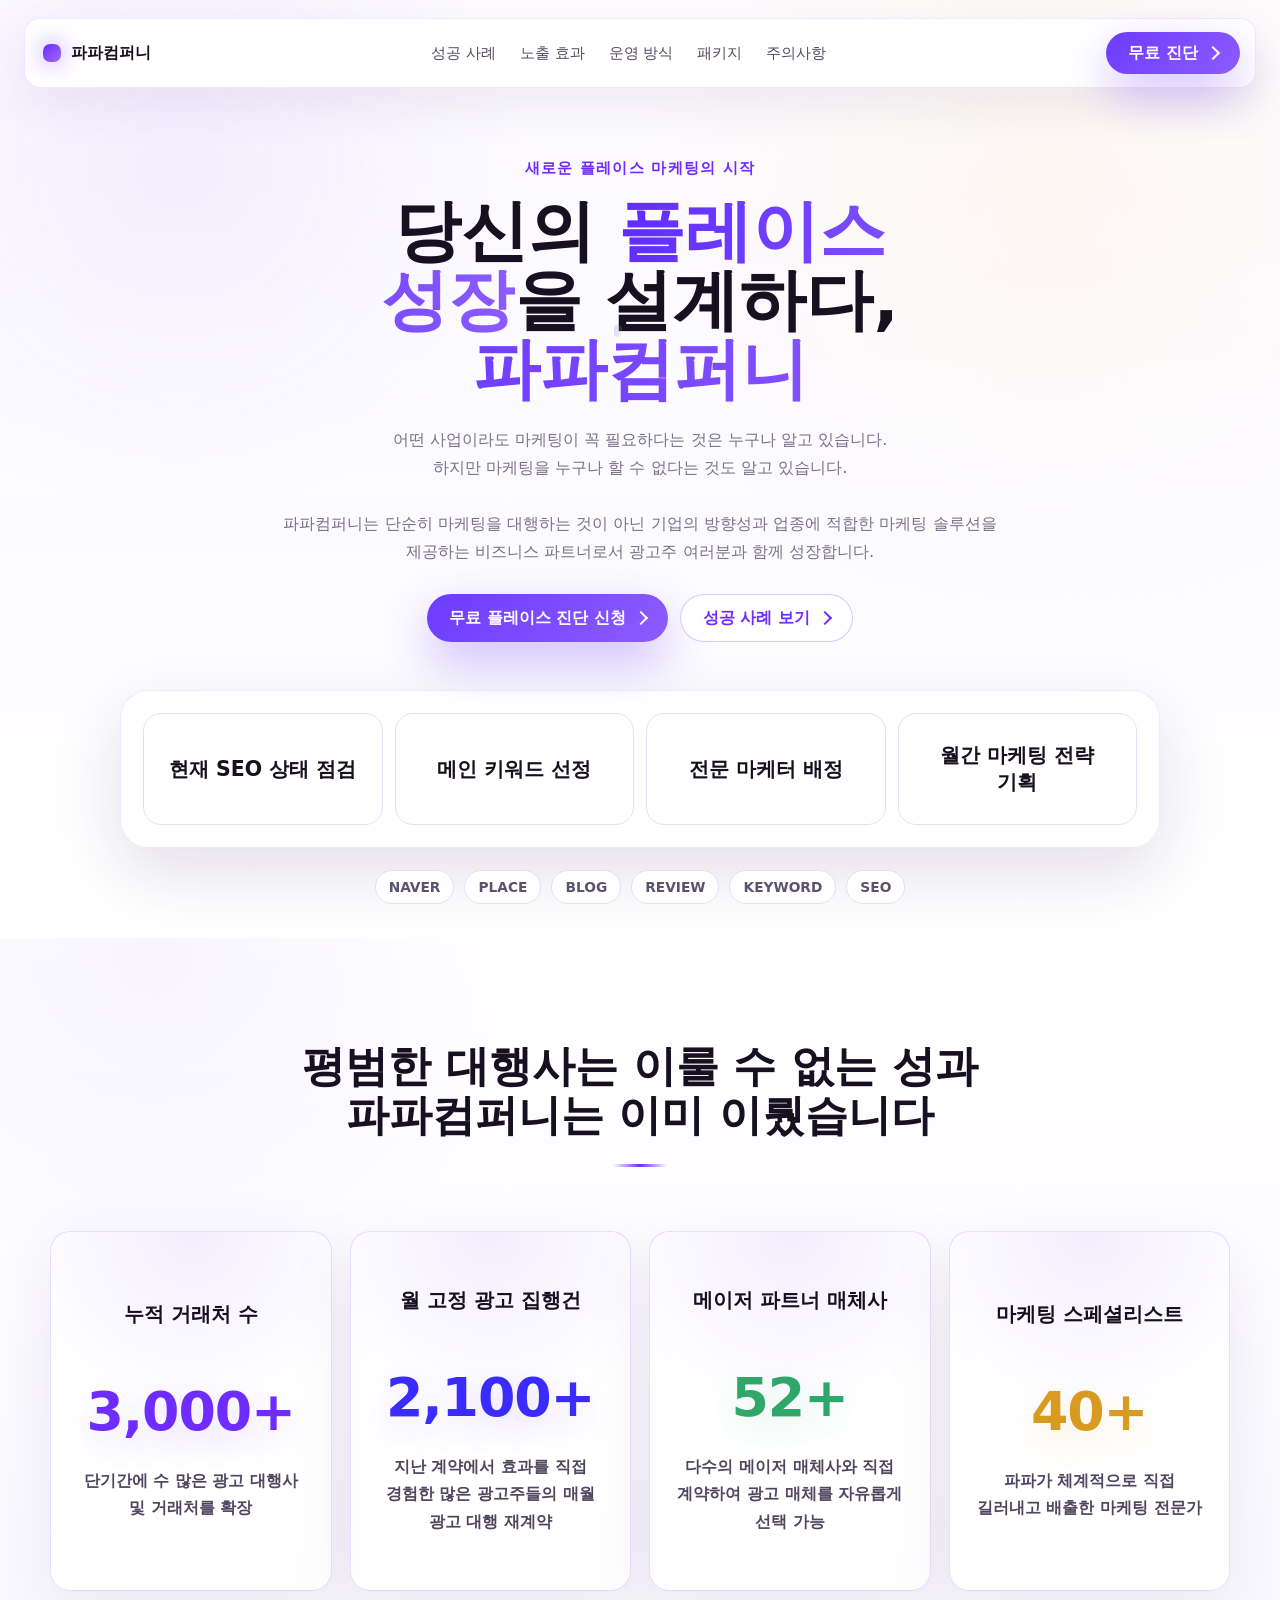
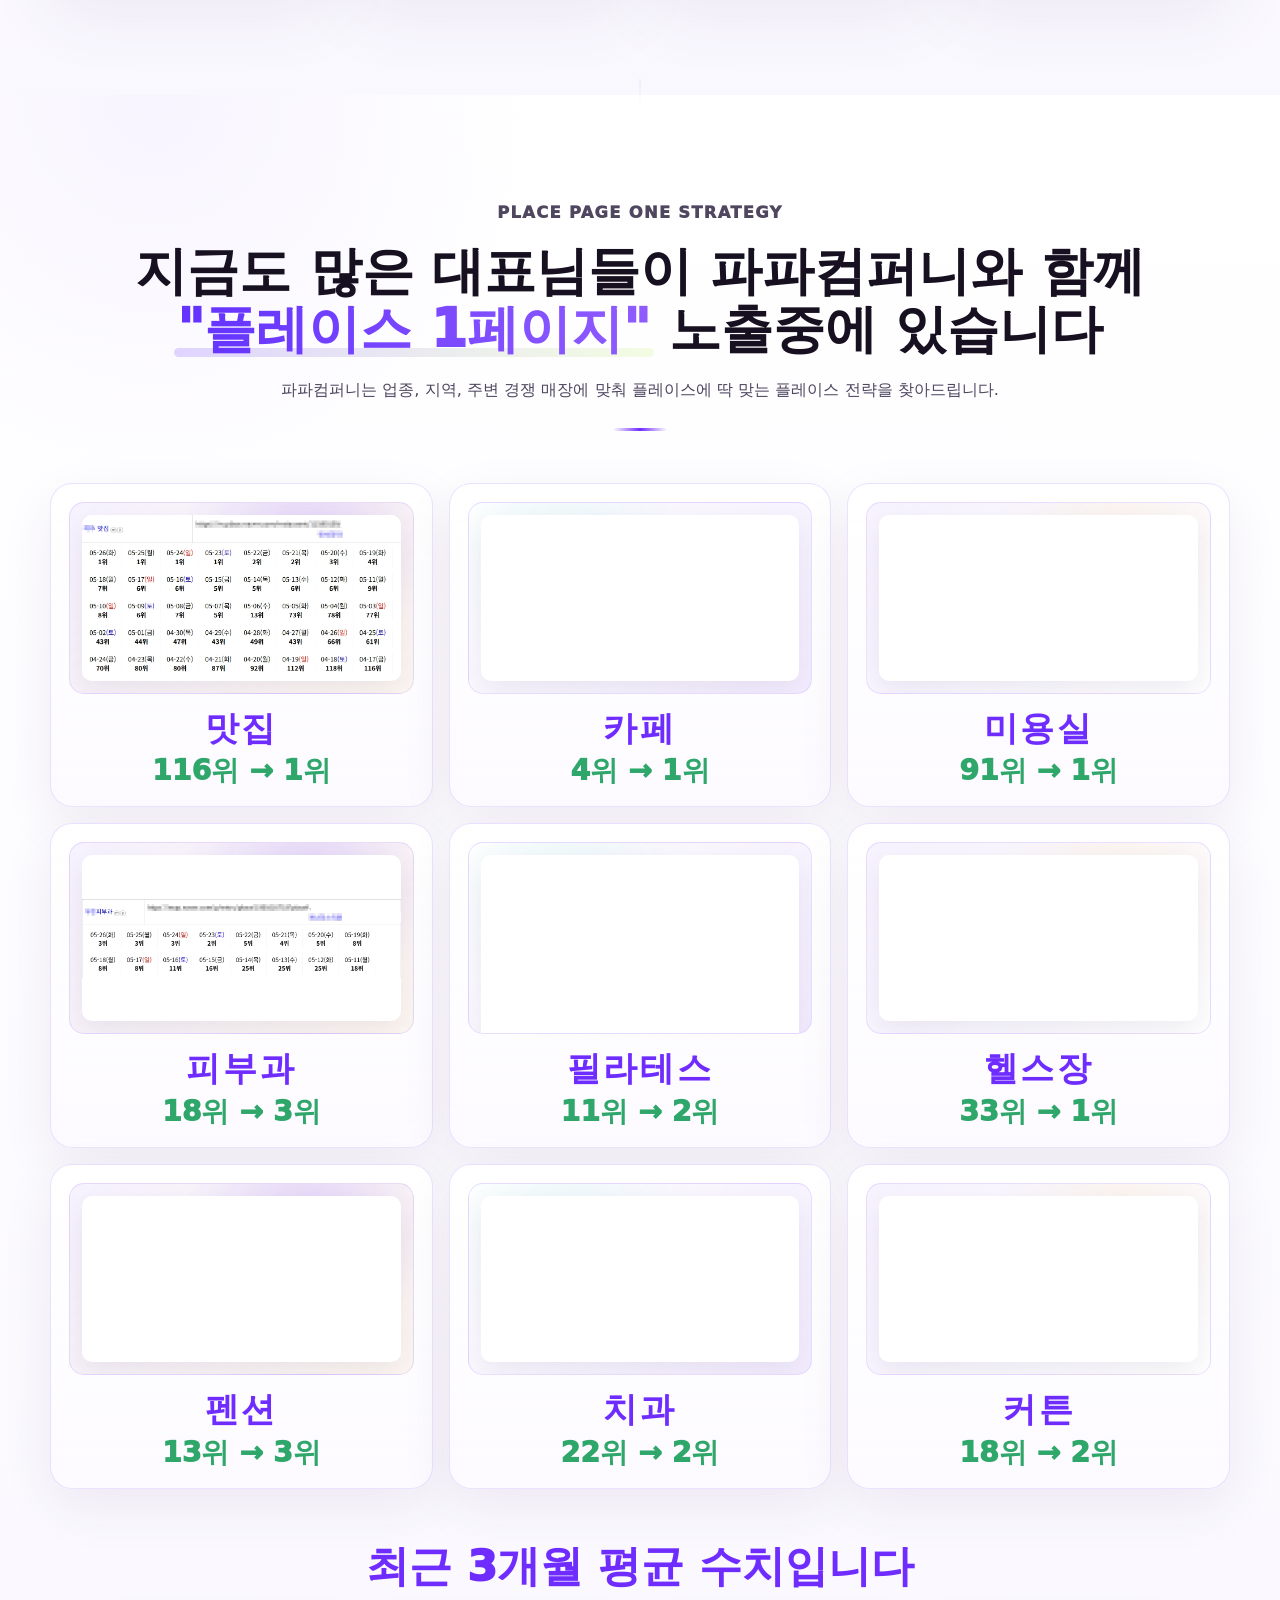
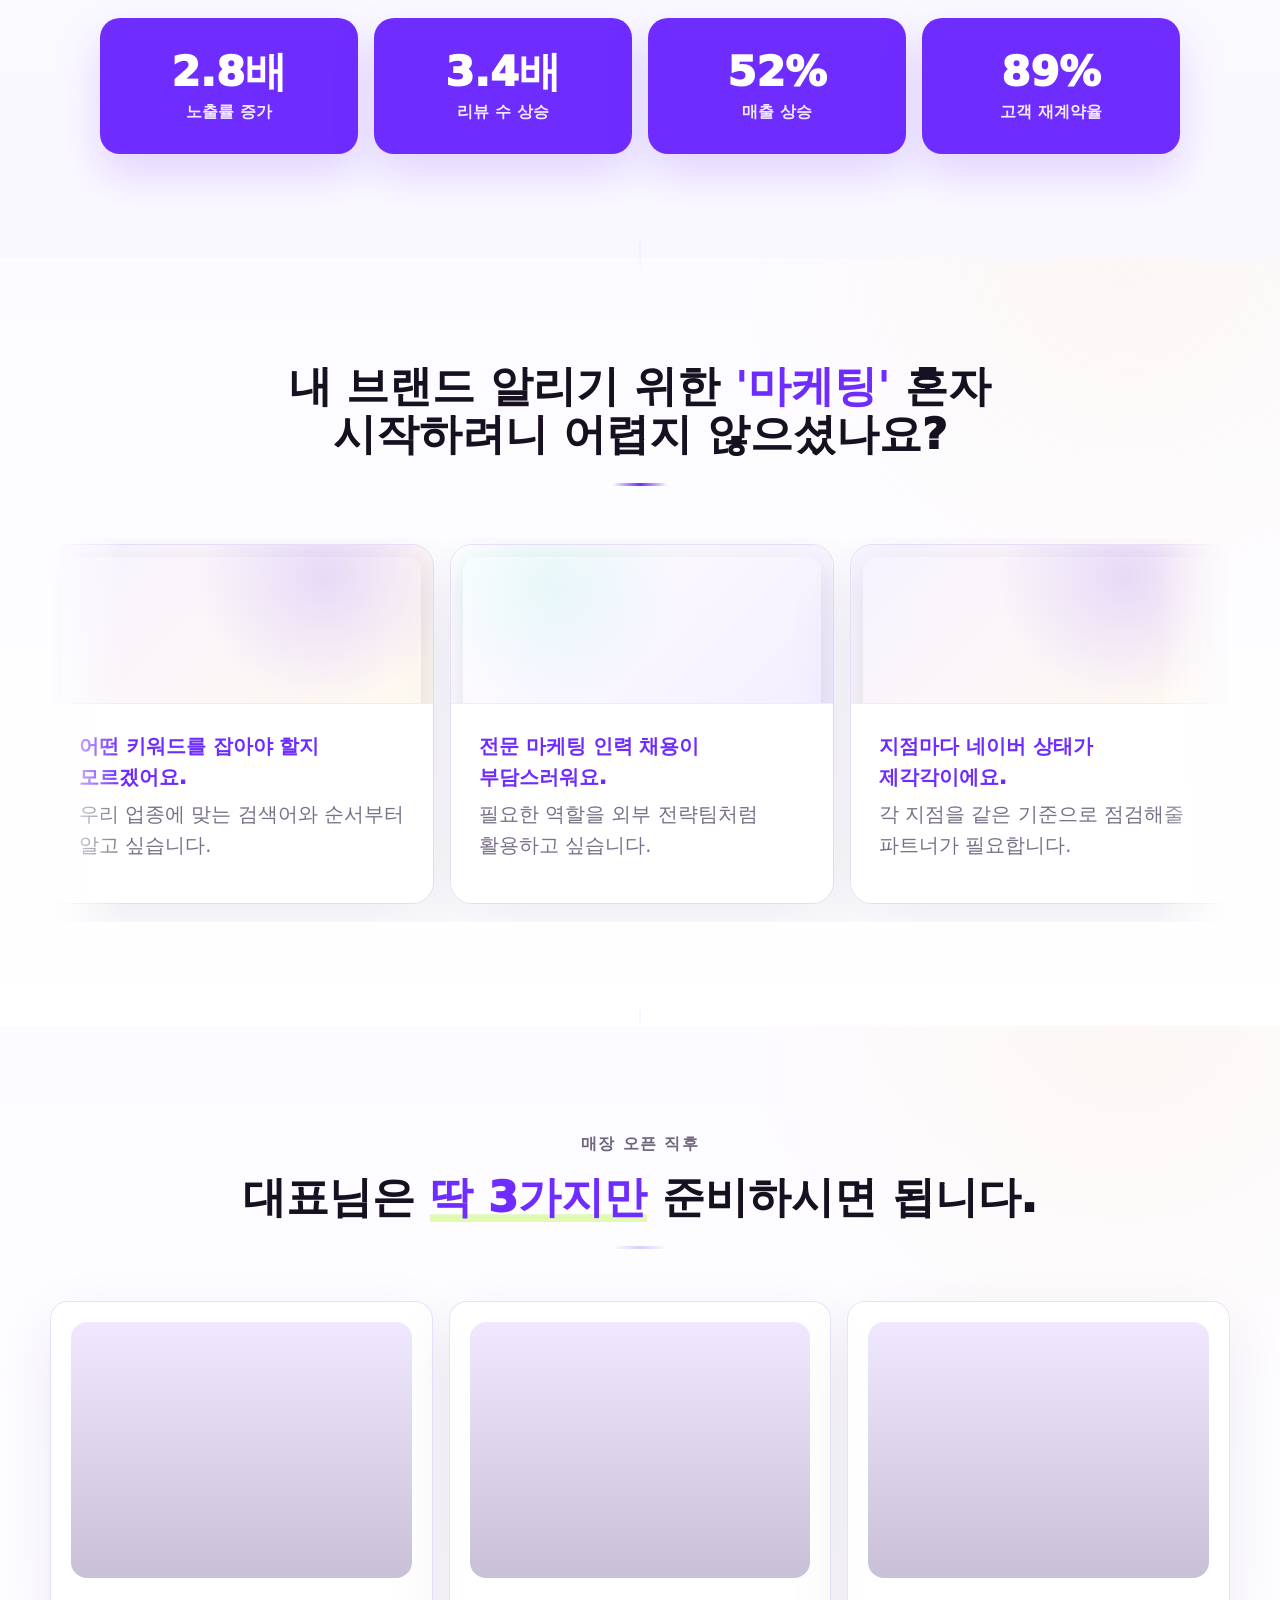
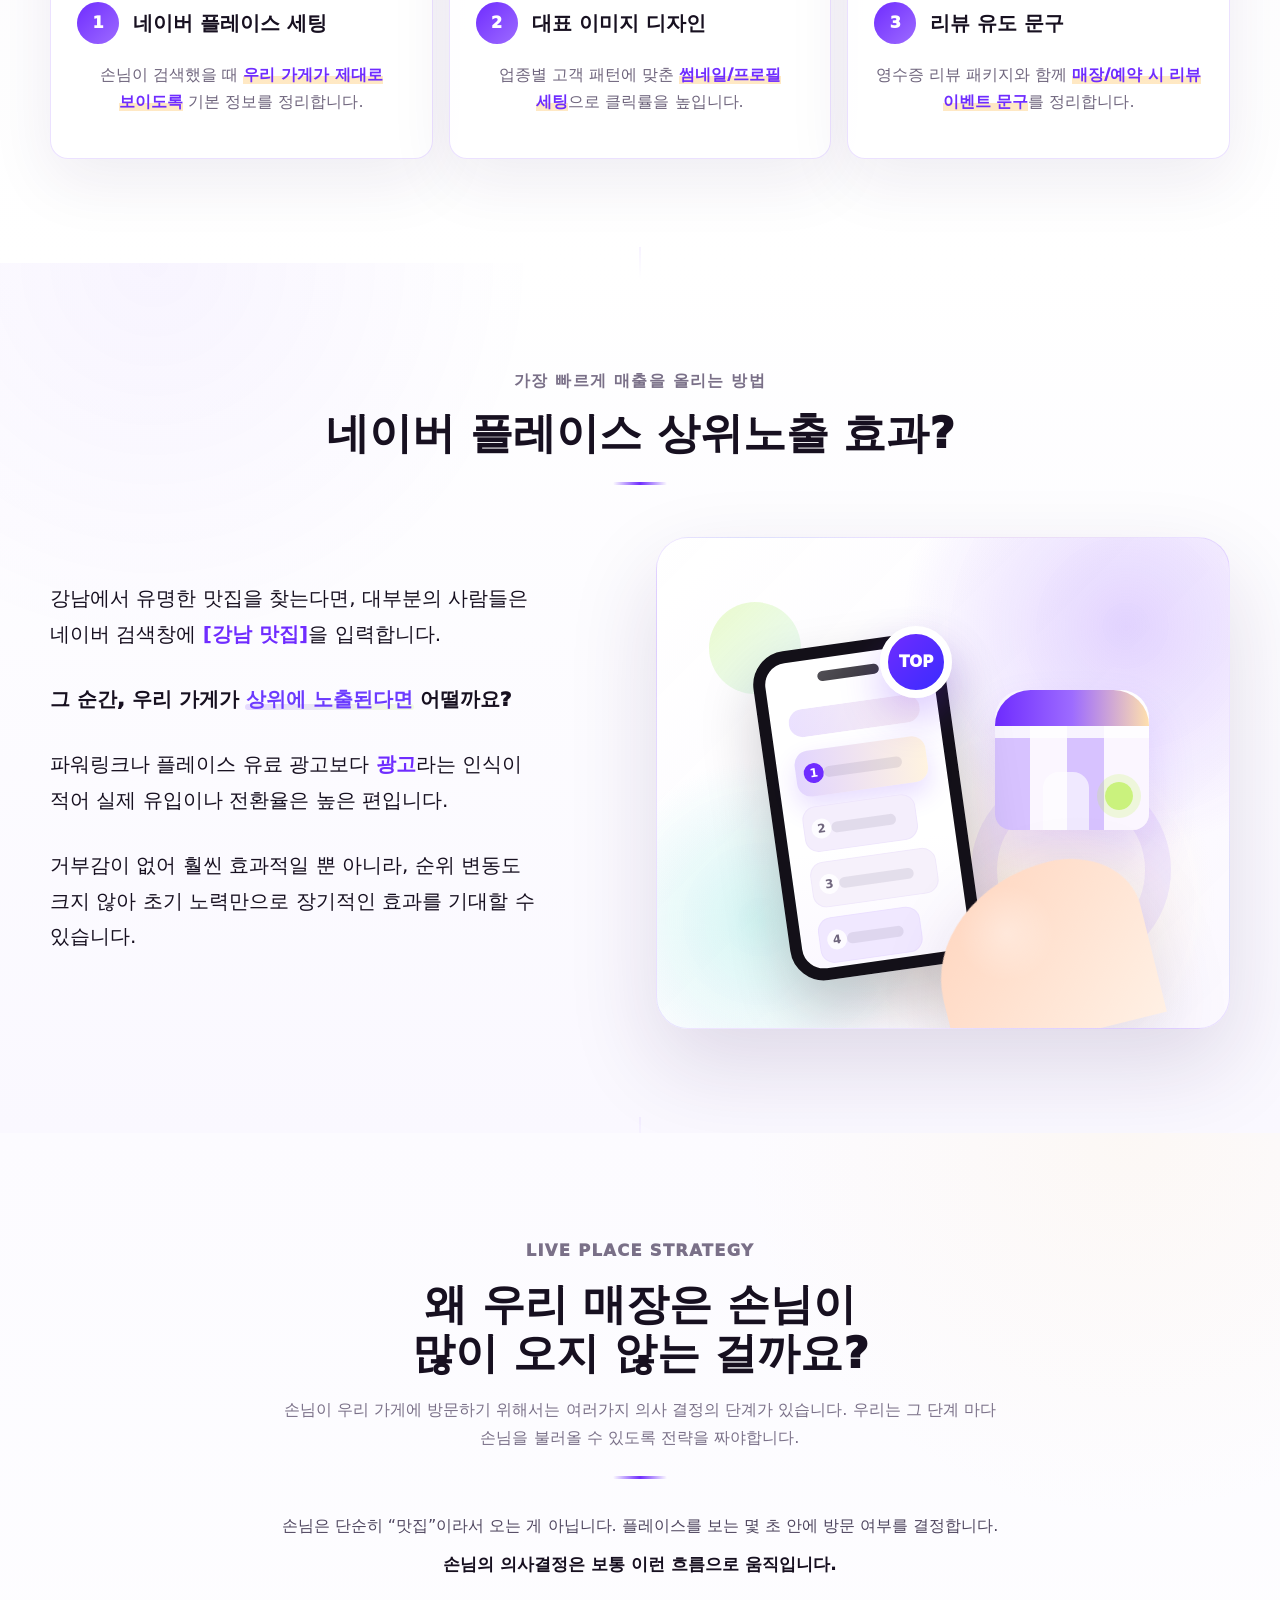
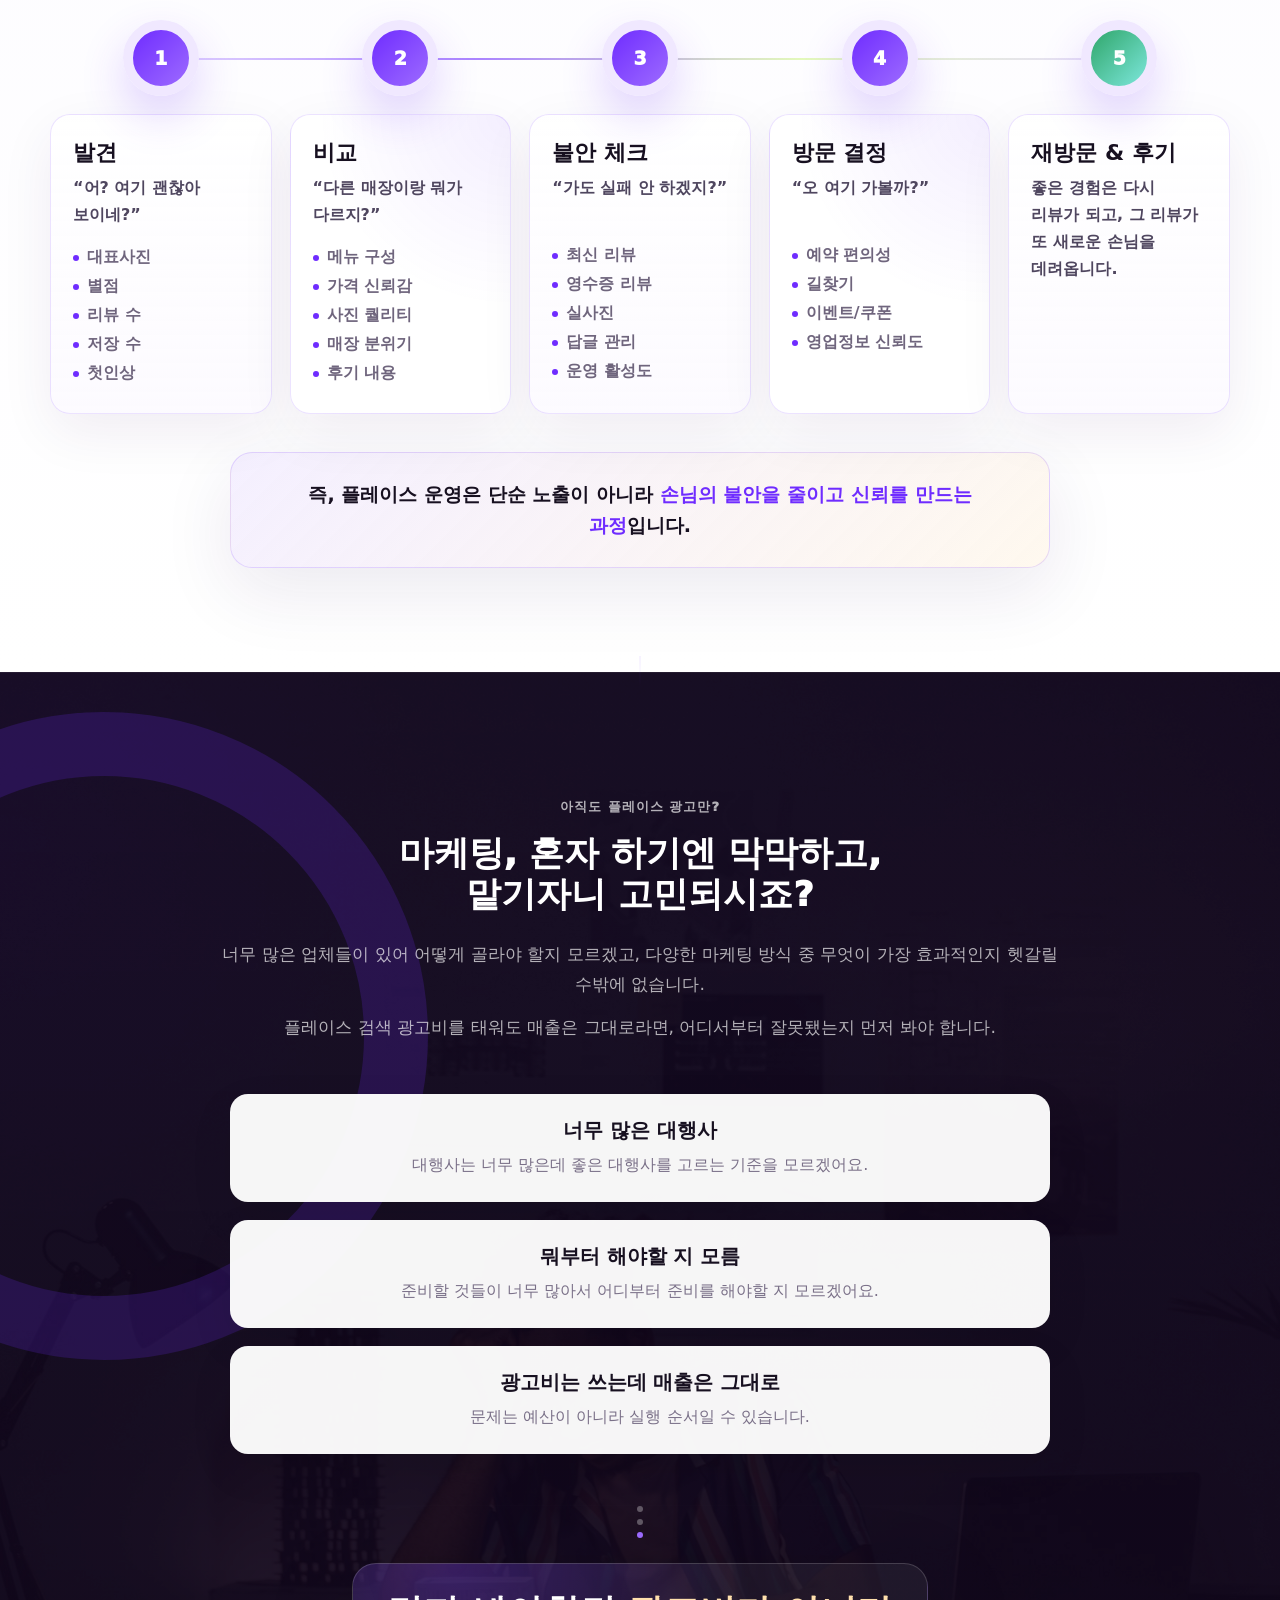
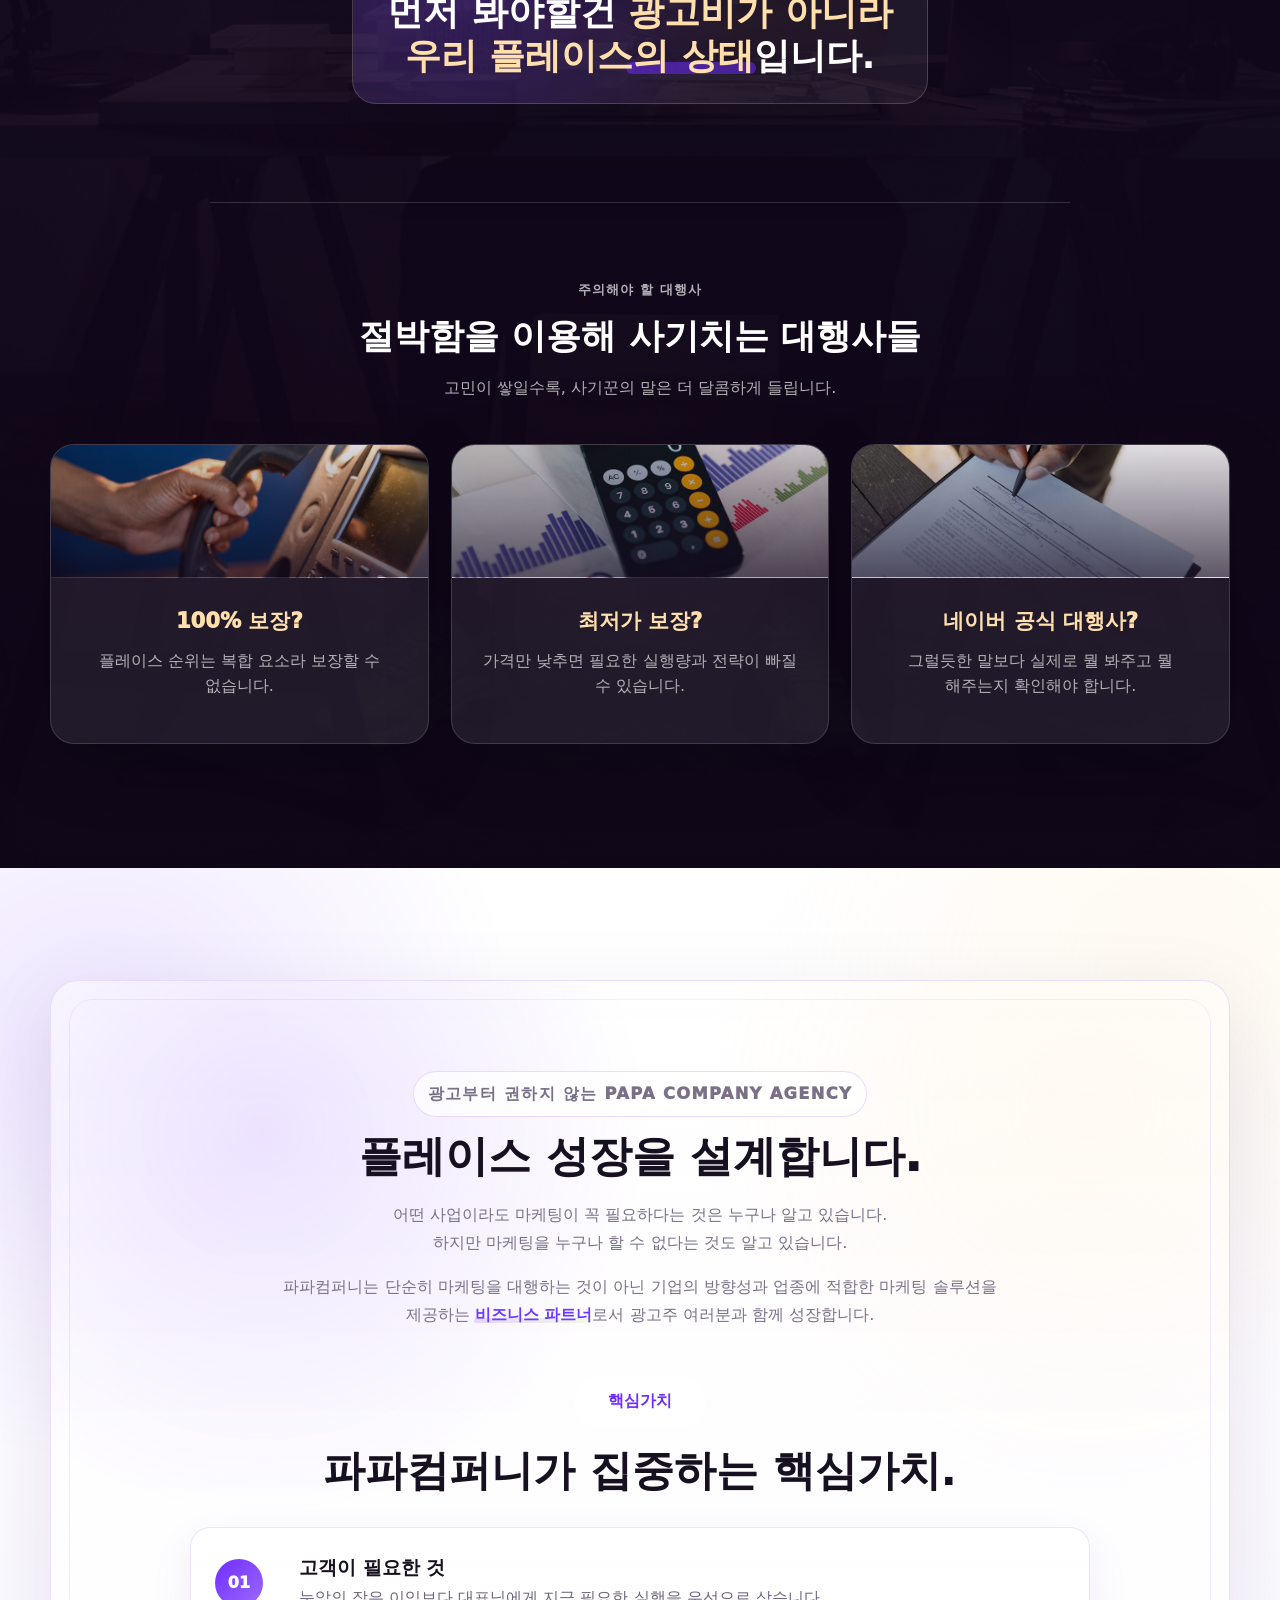
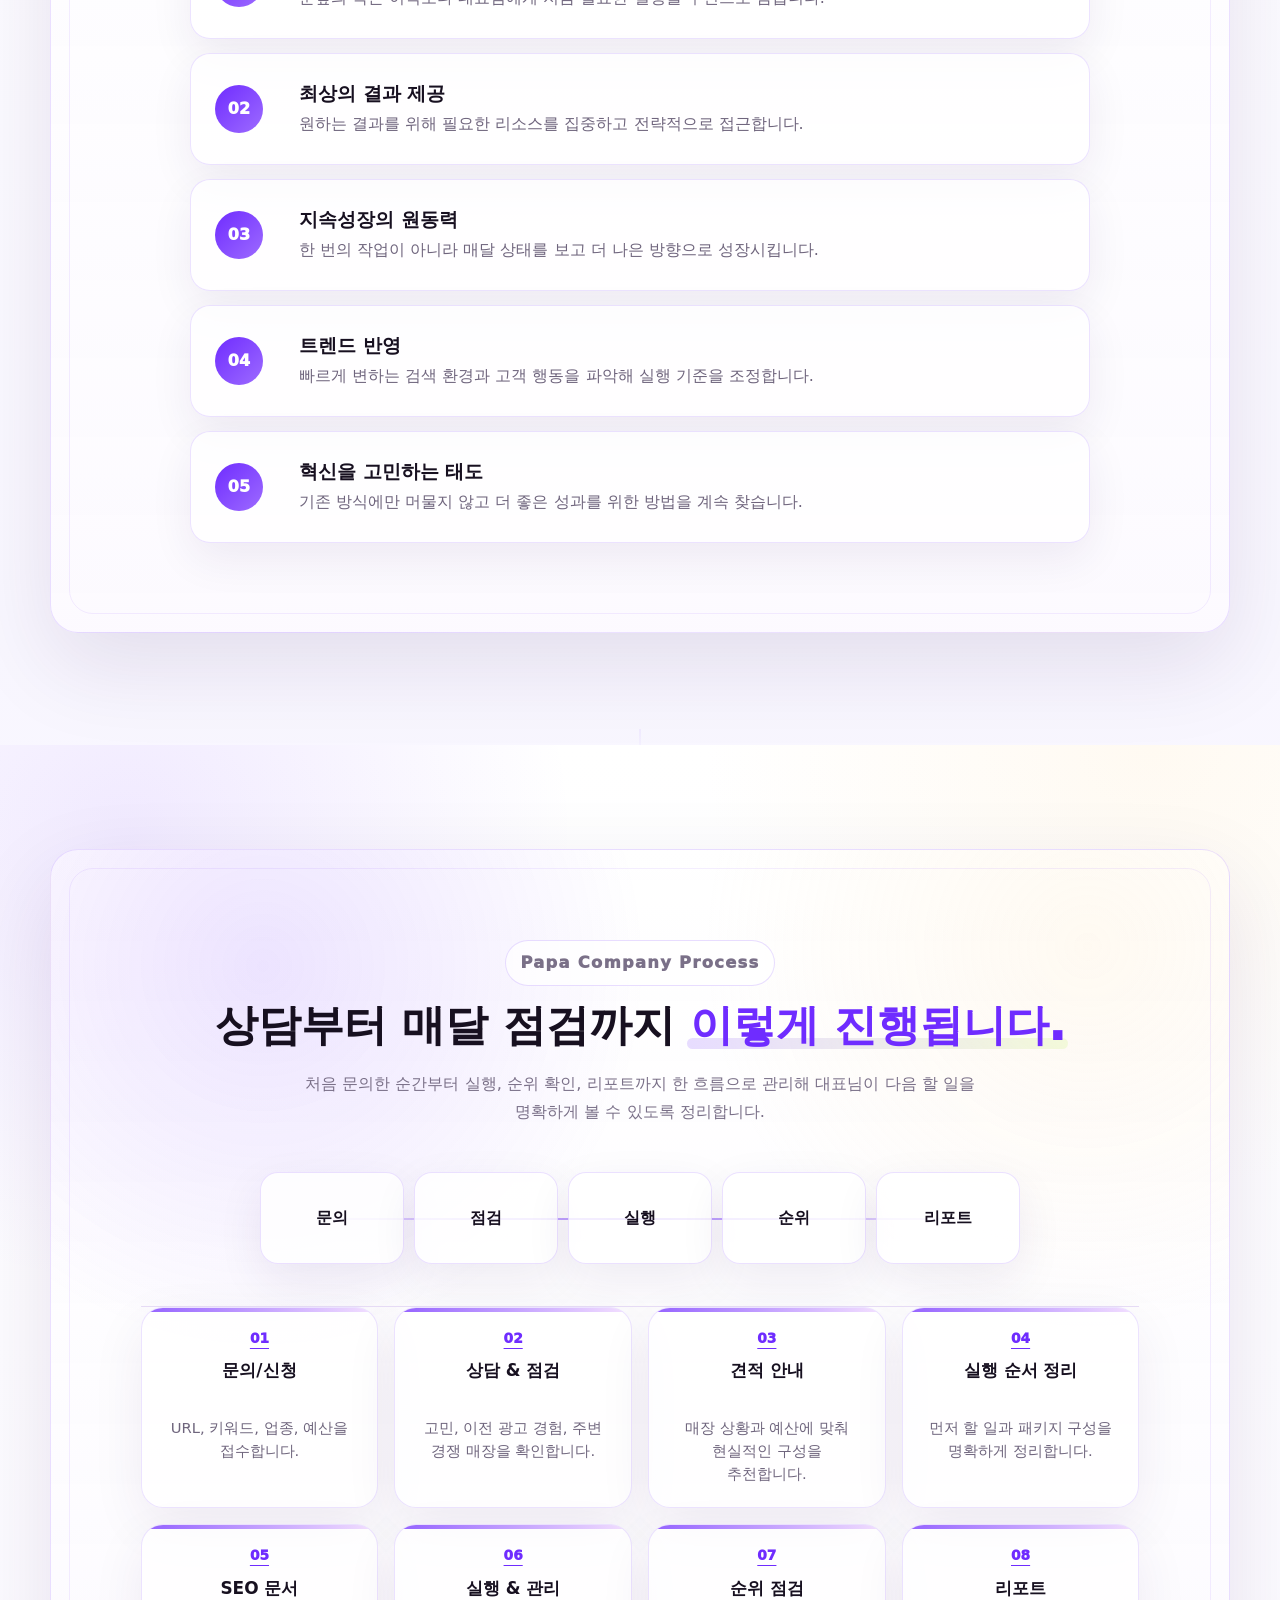
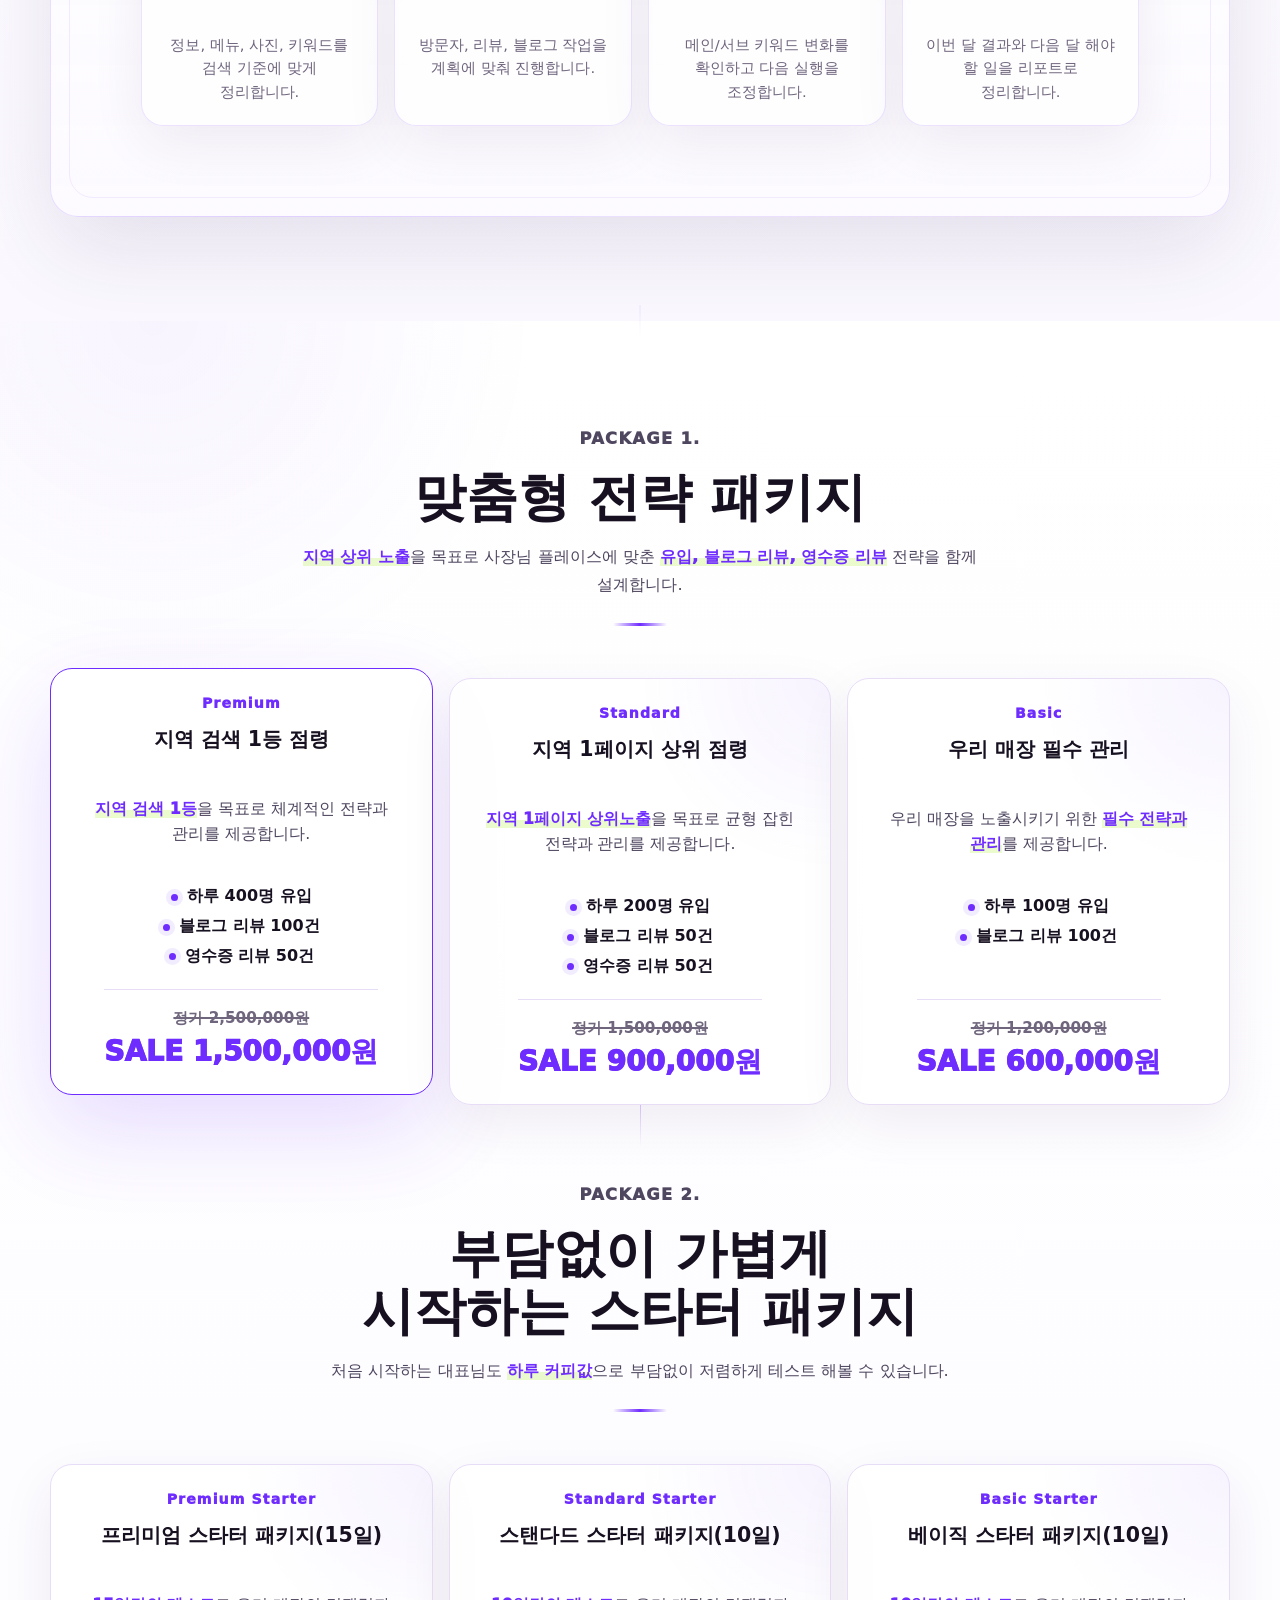
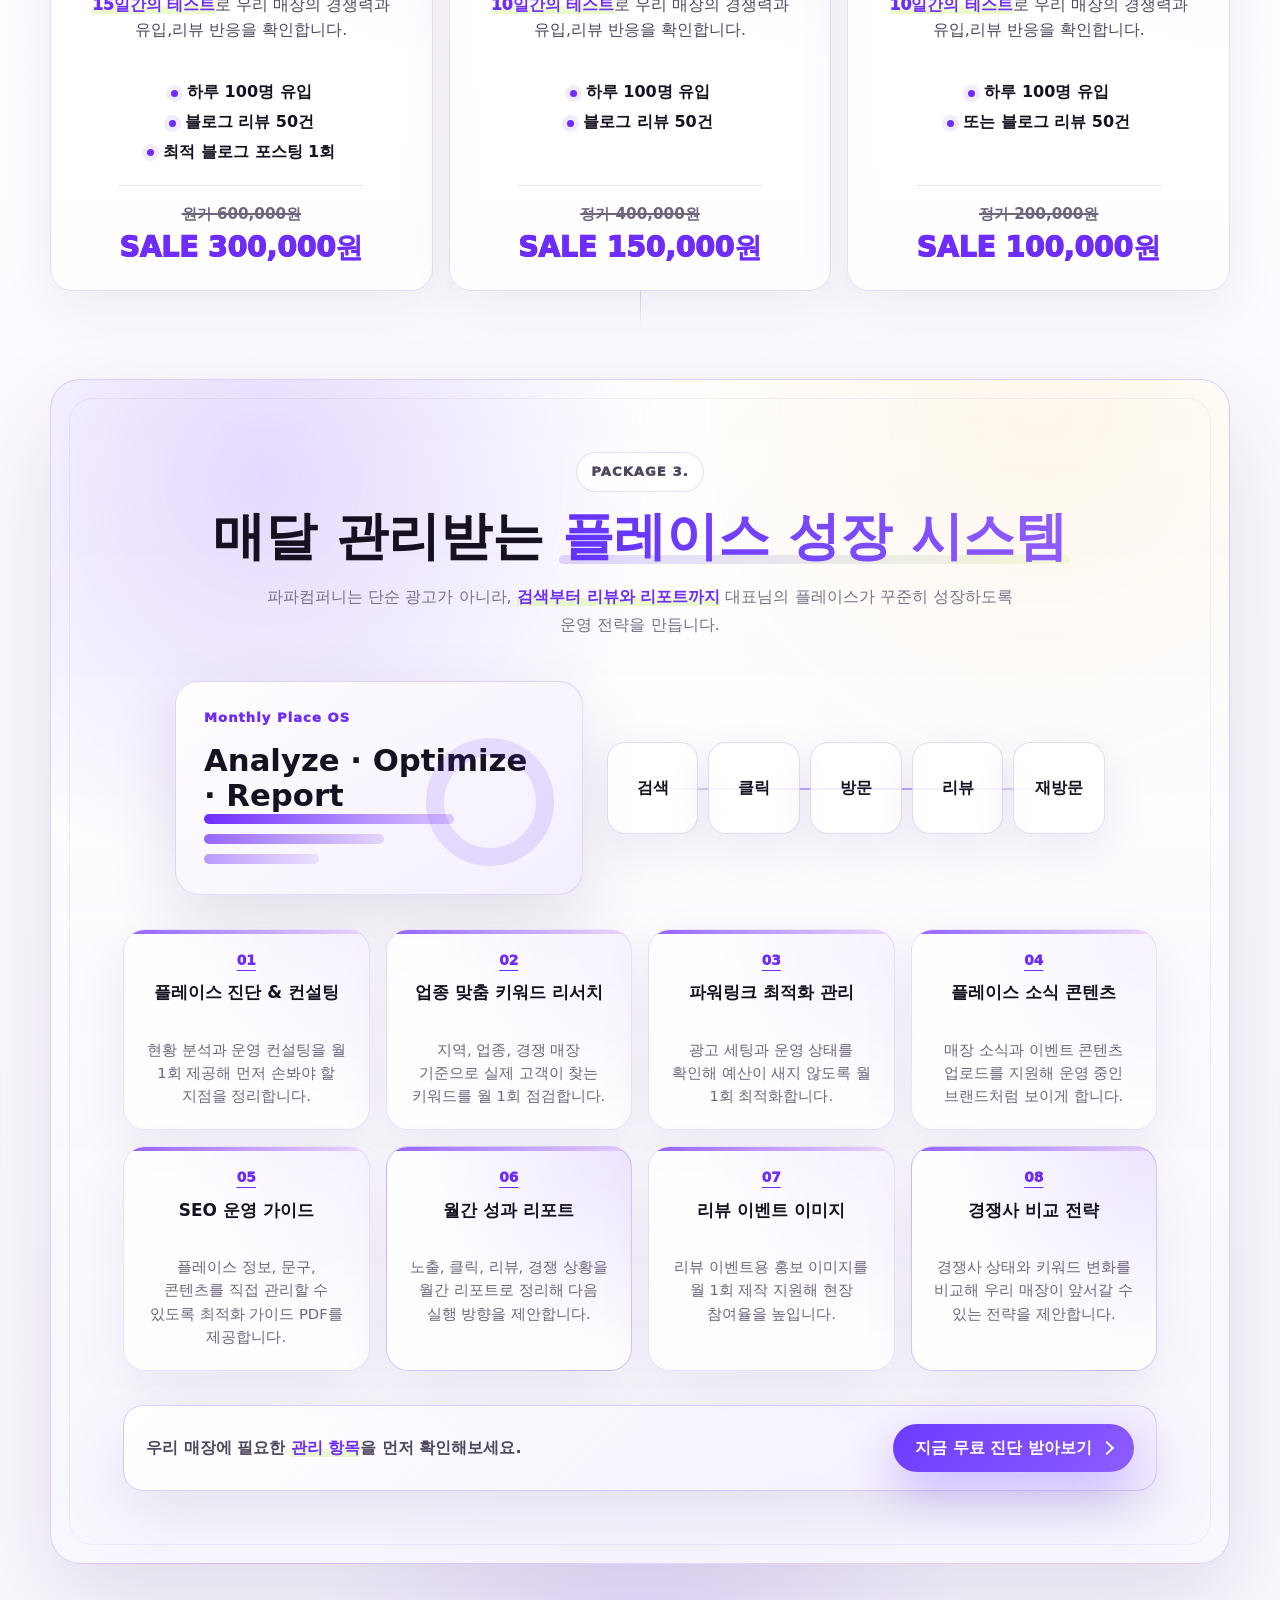
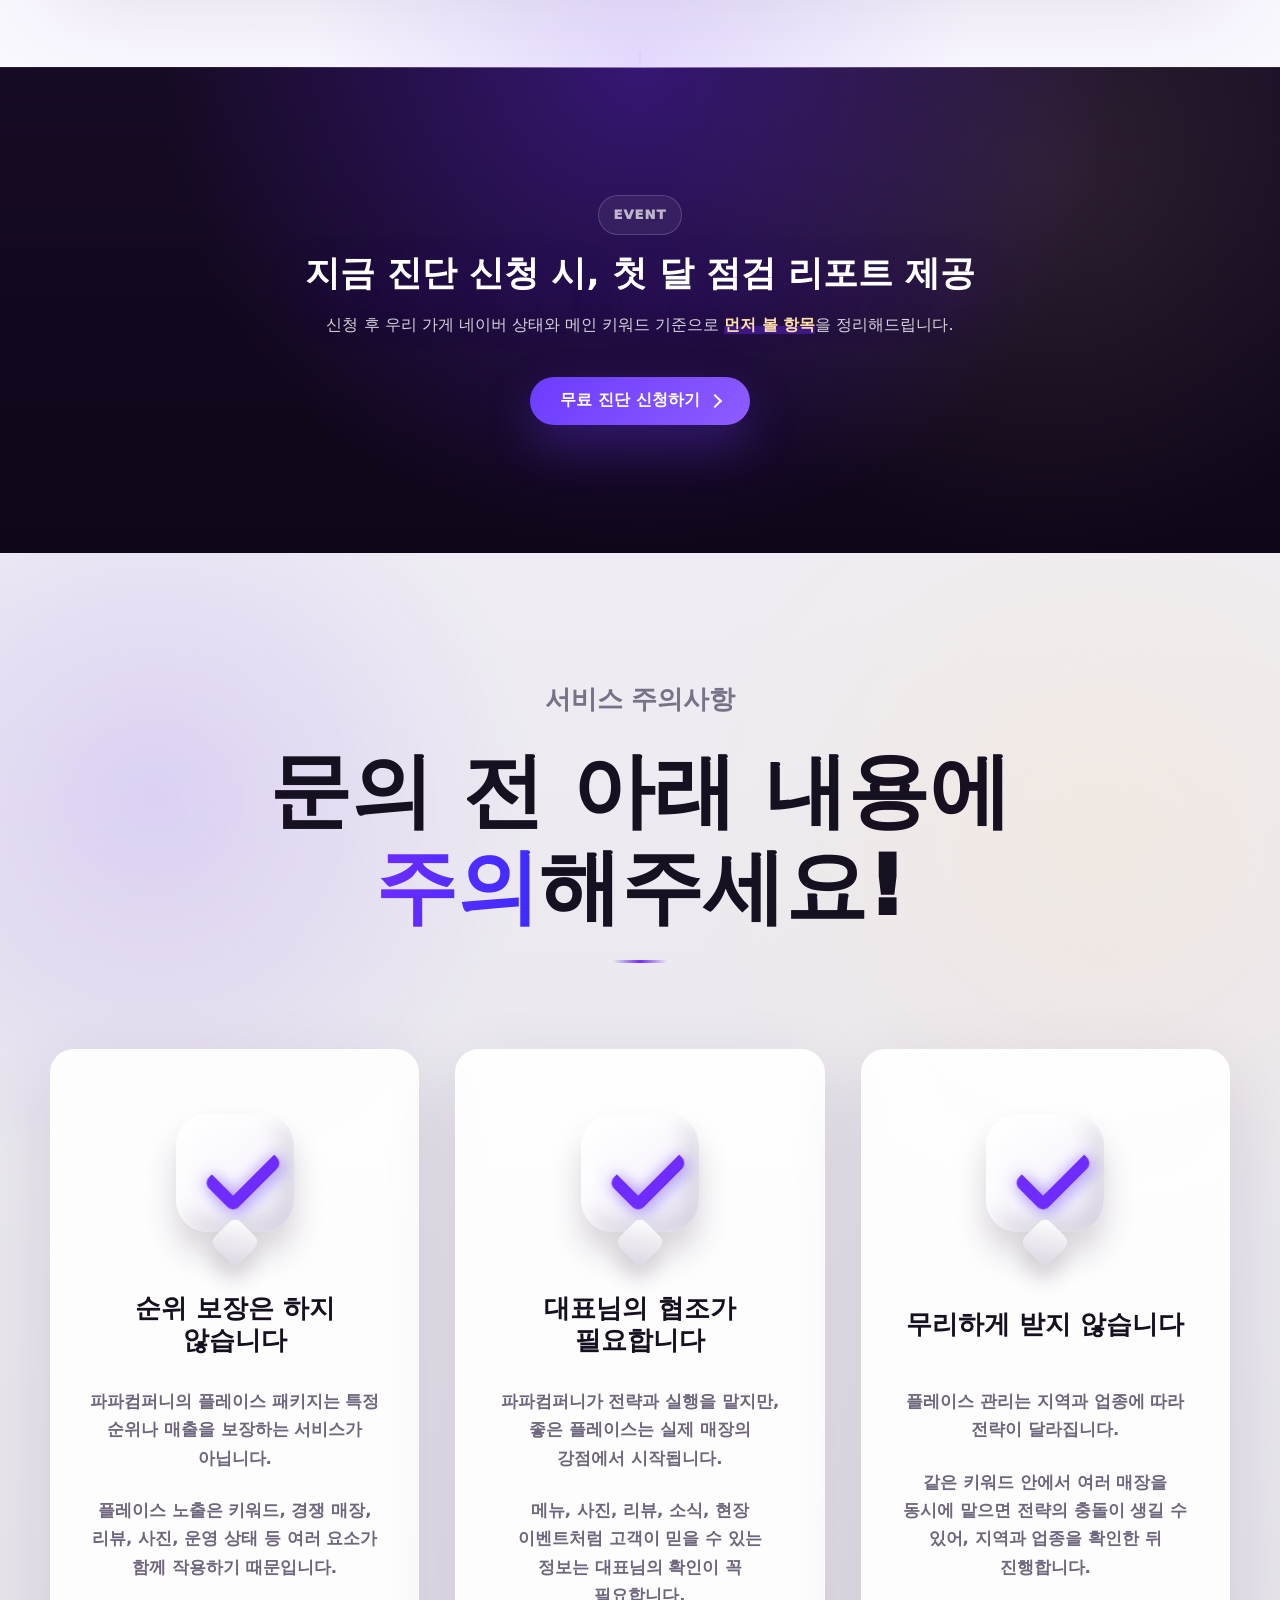
==== commit 52b79dbf: "Require all lead form fields" ====
--- a/index.html
+++ b/index.html
@@ -671,19 +671,19 @@
           <form class="consult-form" data-google-sheet-form>
             <label>이름<input name="name" type="text" placeholder="홍길동" required /></label>
             <label>전화번호<input name="phone" type="tel" placeholder="010-0000-0000" required /></label>
-            <label>플레이스 URL<input name="placeUrl" type="url" placeholder="https://naver.me/..." /></label>
-            <label>메인 키워드<input name="keyword" type="text" placeholder="상위노출 희망 키워드" /></label>
-            <label>업종<input name="businessType" type="text" placeholder="예: 음식점, 뷰티, PT, 학원" /></label>
+            <label>플레이스 URL<input name="placeUrl" type="url" placeholder="https://naver.me/..." required /></label>
+            <label>메인 키워드<input name="keyword" type="text" placeholder="상위노출 희망 키워드" required /></label>
+            <label>업종<input name="businessType" type="text" placeholder="예: 음식점, 뷰티, PT, 학원" required /></label>
             <label>
               대행사 / 직광고주 여부
-              <select name="clientType">
+              <select name="clientType" required>
                 <option>직광고주</option>
                 <option>대행사</option>
               </select>
             </label>
             <label>
               월 광고비 예산
-              <select name="budget">
+              <select name="budget" required>
                 <option>500,000원 미만</option>
                 <option>500,000원~1,000,000원</option>
                 <option>1,000,000원~3,000,000원</option>
@@ -692,7 +692,7 @@
             </label>
             <label>
               문의사항
-              <textarea name="message" placeholder="이전에 진행한 광고, 불만족했던 부분, 현재 고민을 적어주세요."></textarea>
+              <textarea name="message" placeholder="이전에 진행한 광고, 불만족했던 부분, 현재 고민을 적어주세요." required></textarea>
             </label>
             <div class="form-consents" aria-label="필수 동의 항목">
               <div class="consent-item">
@@ -753,5 +753,18 @@
       </div>
       <a href="#top">맨 위로</a>
     </footer>
+
+    <div class="thanks-modal" data-thanks-modal role="dialog" aria-modal="true" aria-labelledby="thanks-title" aria-hidden="true">
+      <div class="thanks-modal__dialog">
+        <button class="thanks-modal__close" type="button" data-thanks-close aria-label="닫기">×</button>
+        <p class="eyebrow">접수 완료</p>
+        <h2 id="thanks-title">무료 진단 신청이 접수되었습니다.</h2>
+        <p>
+          영업일 기준 1~3일 이내로 연락 드리겠습니다.<br />
+          오늘 하루도 행복한 하루 되세요.
+        </p>
+        <button class="button button-primary" type="button" data-thanks-close>확인</button>
+      </div>
+    </div>
   </body>
 </html>
--- a/styles.css
+++ b/styles.css
@@ -2187,6 +2187,67 @@
   opacity: .68;
 }
 
+.thanks-modal {
+  position: fixed;
+  inset: 0;
+  z-index: 80;
+  display: grid;
+  place-items: center;
+  padding: 24px;
+  background: rgba(16,7,25,.64);
+  opacity: 0;
+  pointer-events: none;
+  transition: opacity .2s ease;
+}
+.thanks-modal.is-open {
+  opacity: 1;
+  pointer-events: auto;
+}
+.thanks-modal__dialog {
+  position: relative;
+  width: min(100%, 520px);
+  padding: 46px 34px 34px;
+  border: 1px solid rgba(255,255,255,.72);
+  border-radius: 24px;
+  background:
+    radial-gradient(circle at 20% 0%, rgba(111,44,255,.14), transparent 14rem),
+    #fff;
+  color: var(--ink);
+  box-shadow: 0 34px 90px rgba(0,0,0,.28);
+  text-align: center;
+}
+.thanks-modal__dialog .eyebrow {
+  color: var(--purple);
+}
+.thanks-modal__dialog h2 {
+  margin-bottom: 16px;
+  font-size: clamp(1.8rem, 3vw, 2.5rem);
+}
+.thanks-modal__dialog p:not(.eyebrow) {
+  margin: 0 auto 26px;
+  color: var(--muted);
+  font-size: 1.08rem;
+}
+.thanks-modal__dialog .button {
+  min-width: 160px;
+}
+.thanks-modal__close {
+  position: absolute;
+  right: 16px;
+  top: 14px;
+  display: grid;
+  width: 36px;
+  height: 36px;
+  place-items: center;
+  border: 0;
+  border-radius: 50%;
+  background: var(--purple-soft);
+  color: var(--purple-deep);
+  cursor: pointer;
+  font-size: 1.35rem;
+  font-weight: 950;
+}
+
 .consult-form {
   border-color: rgba(217,197,255,.28);
   background:
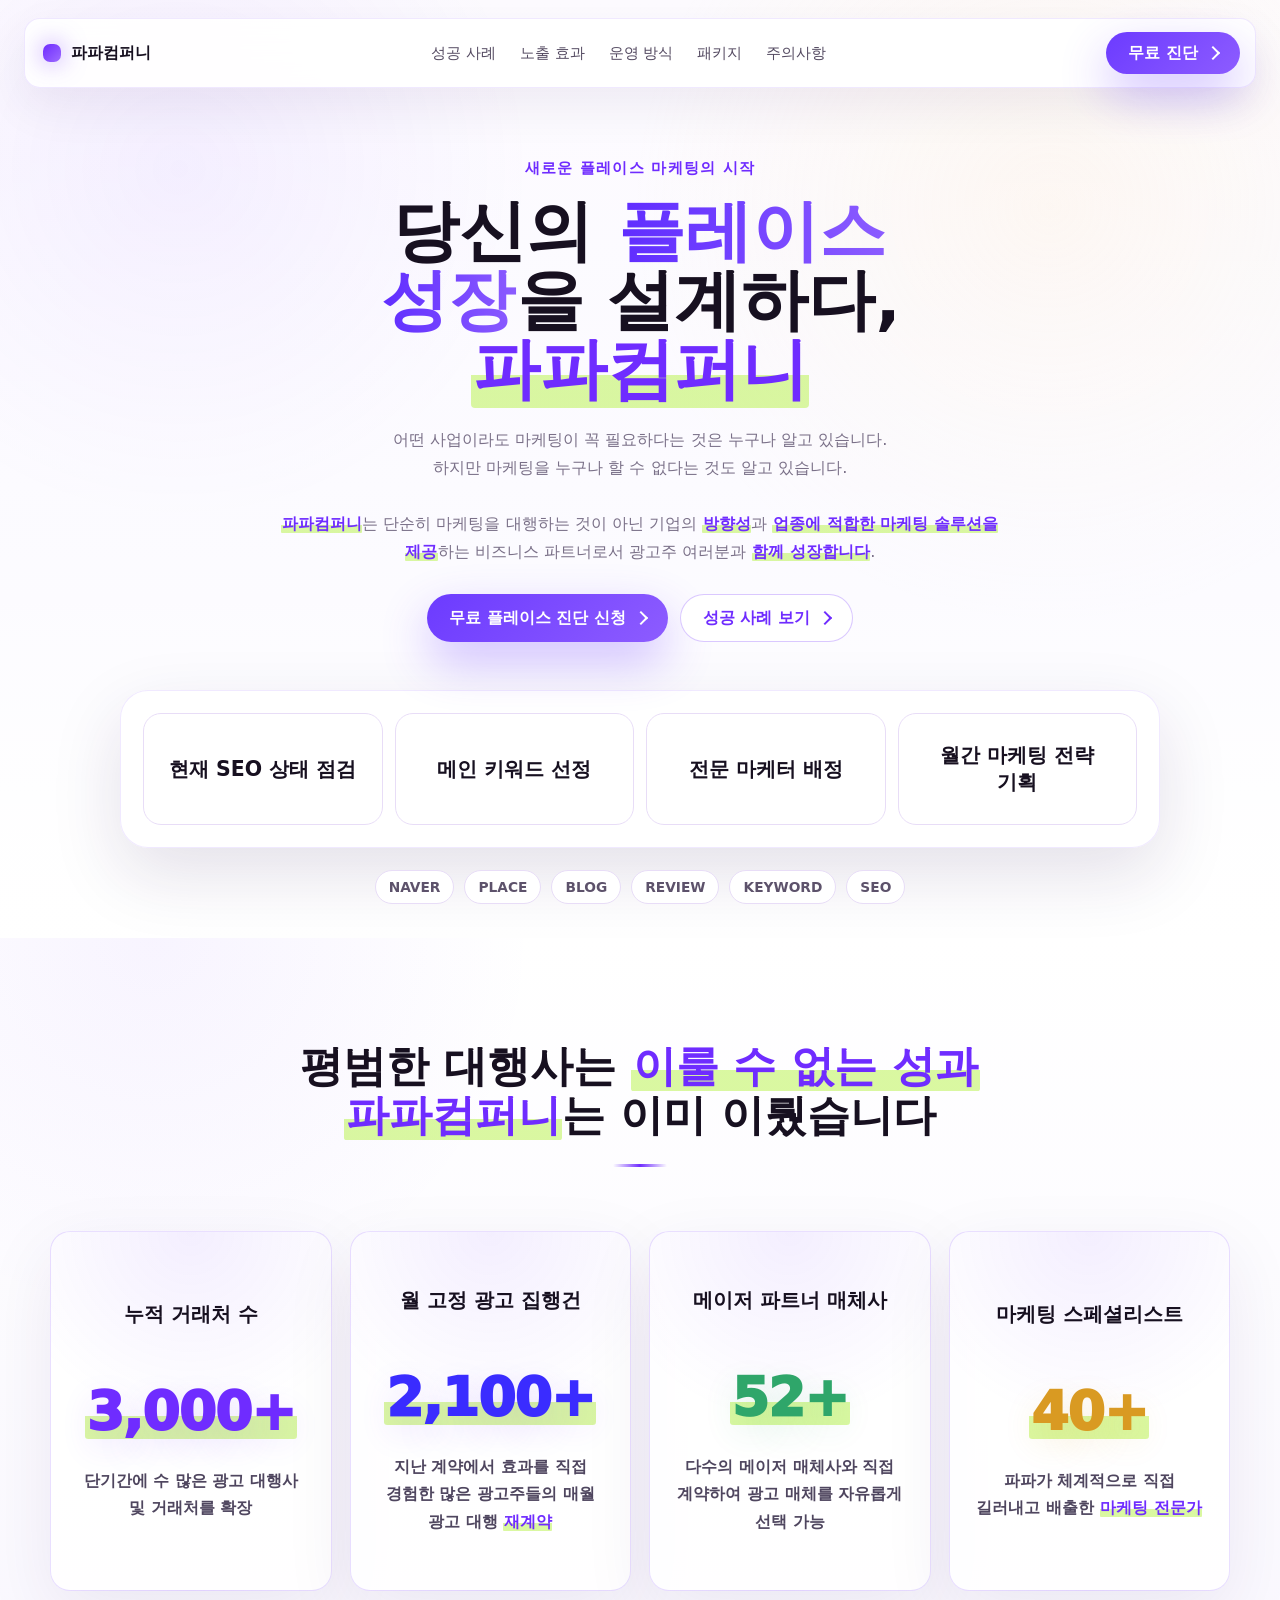
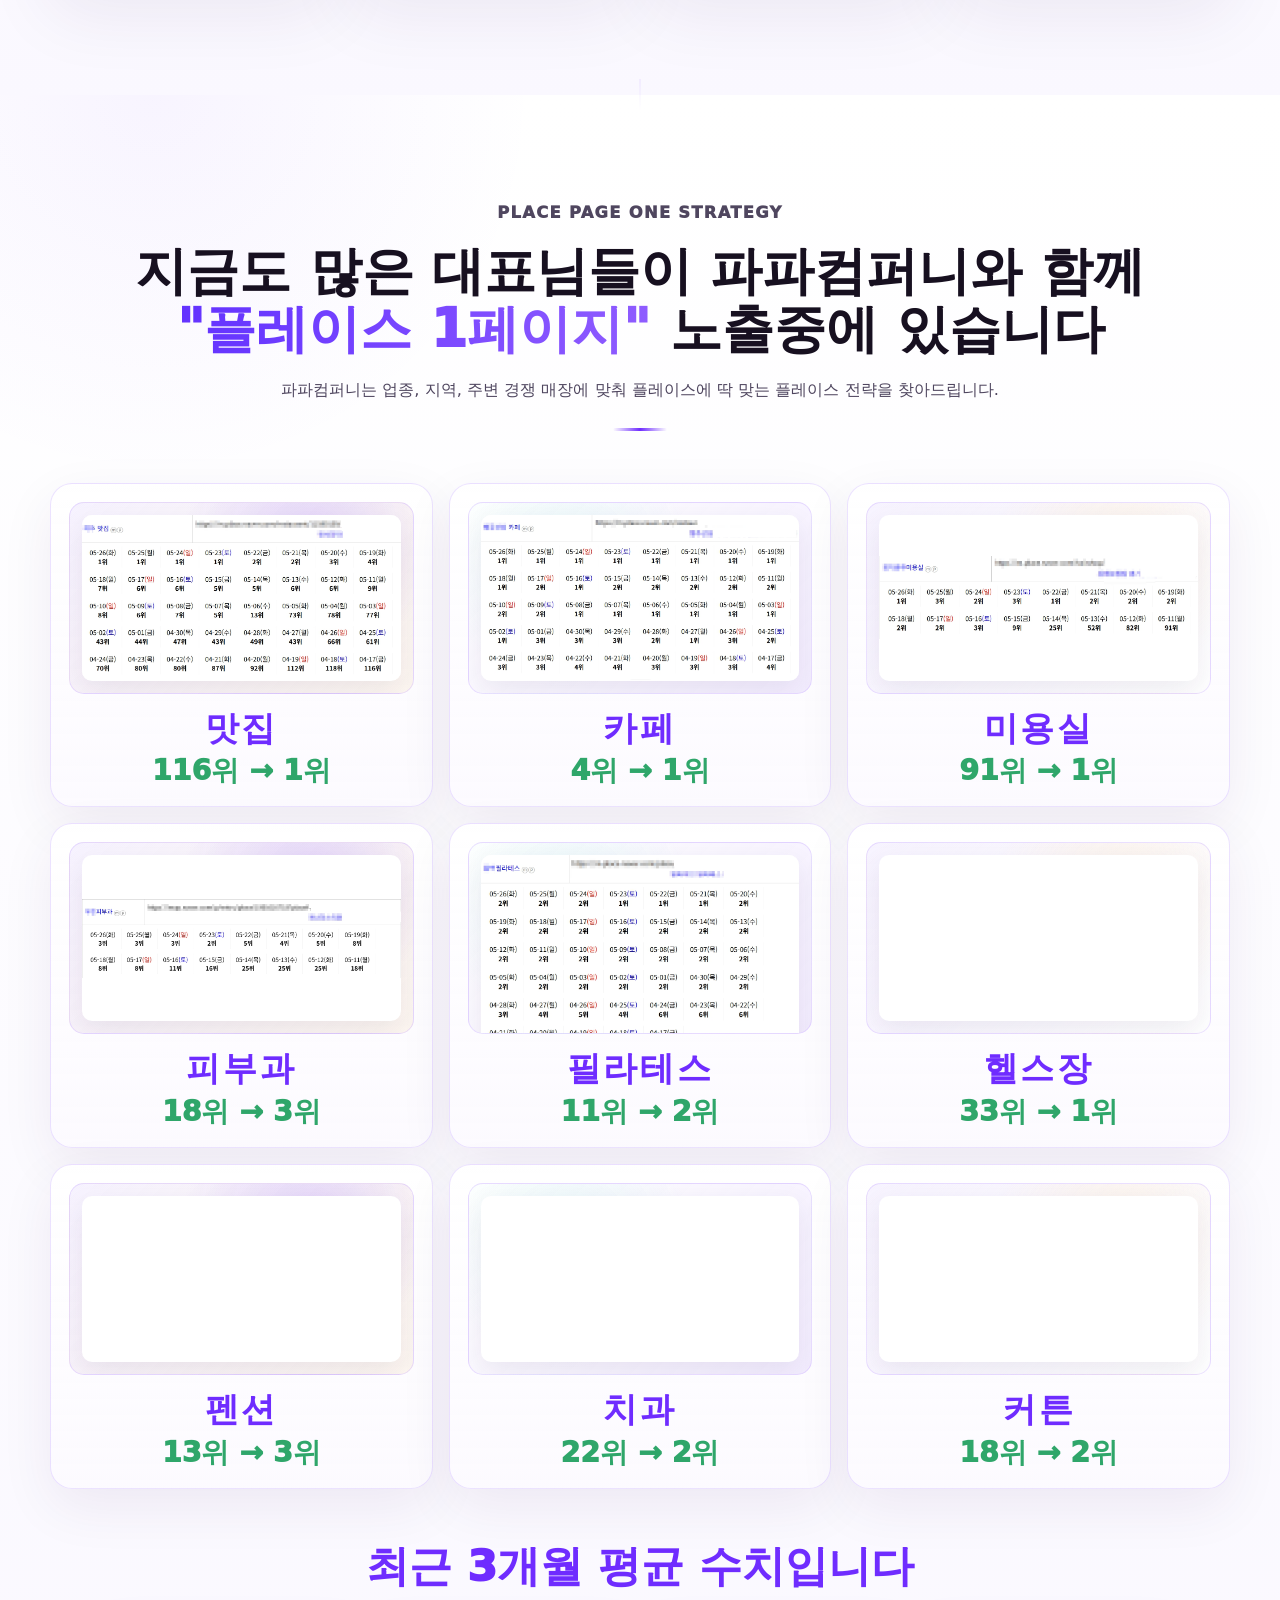
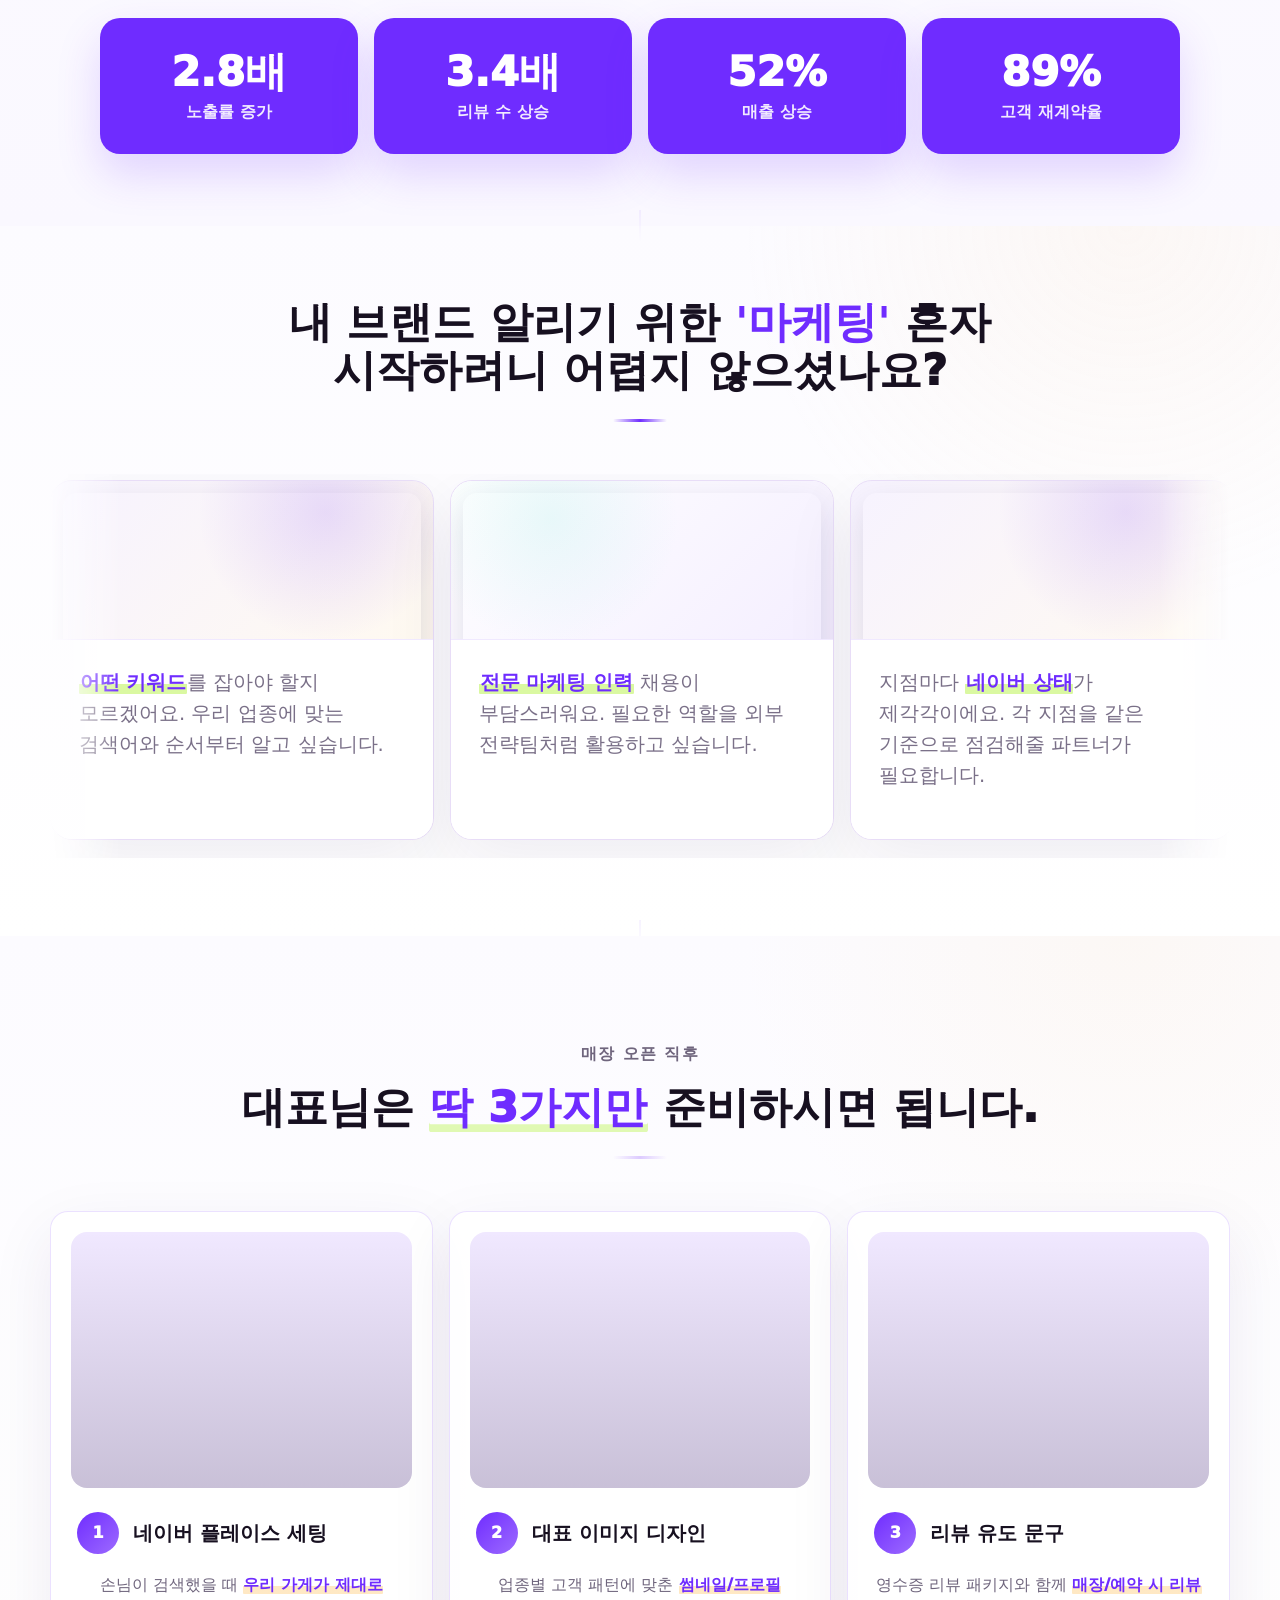
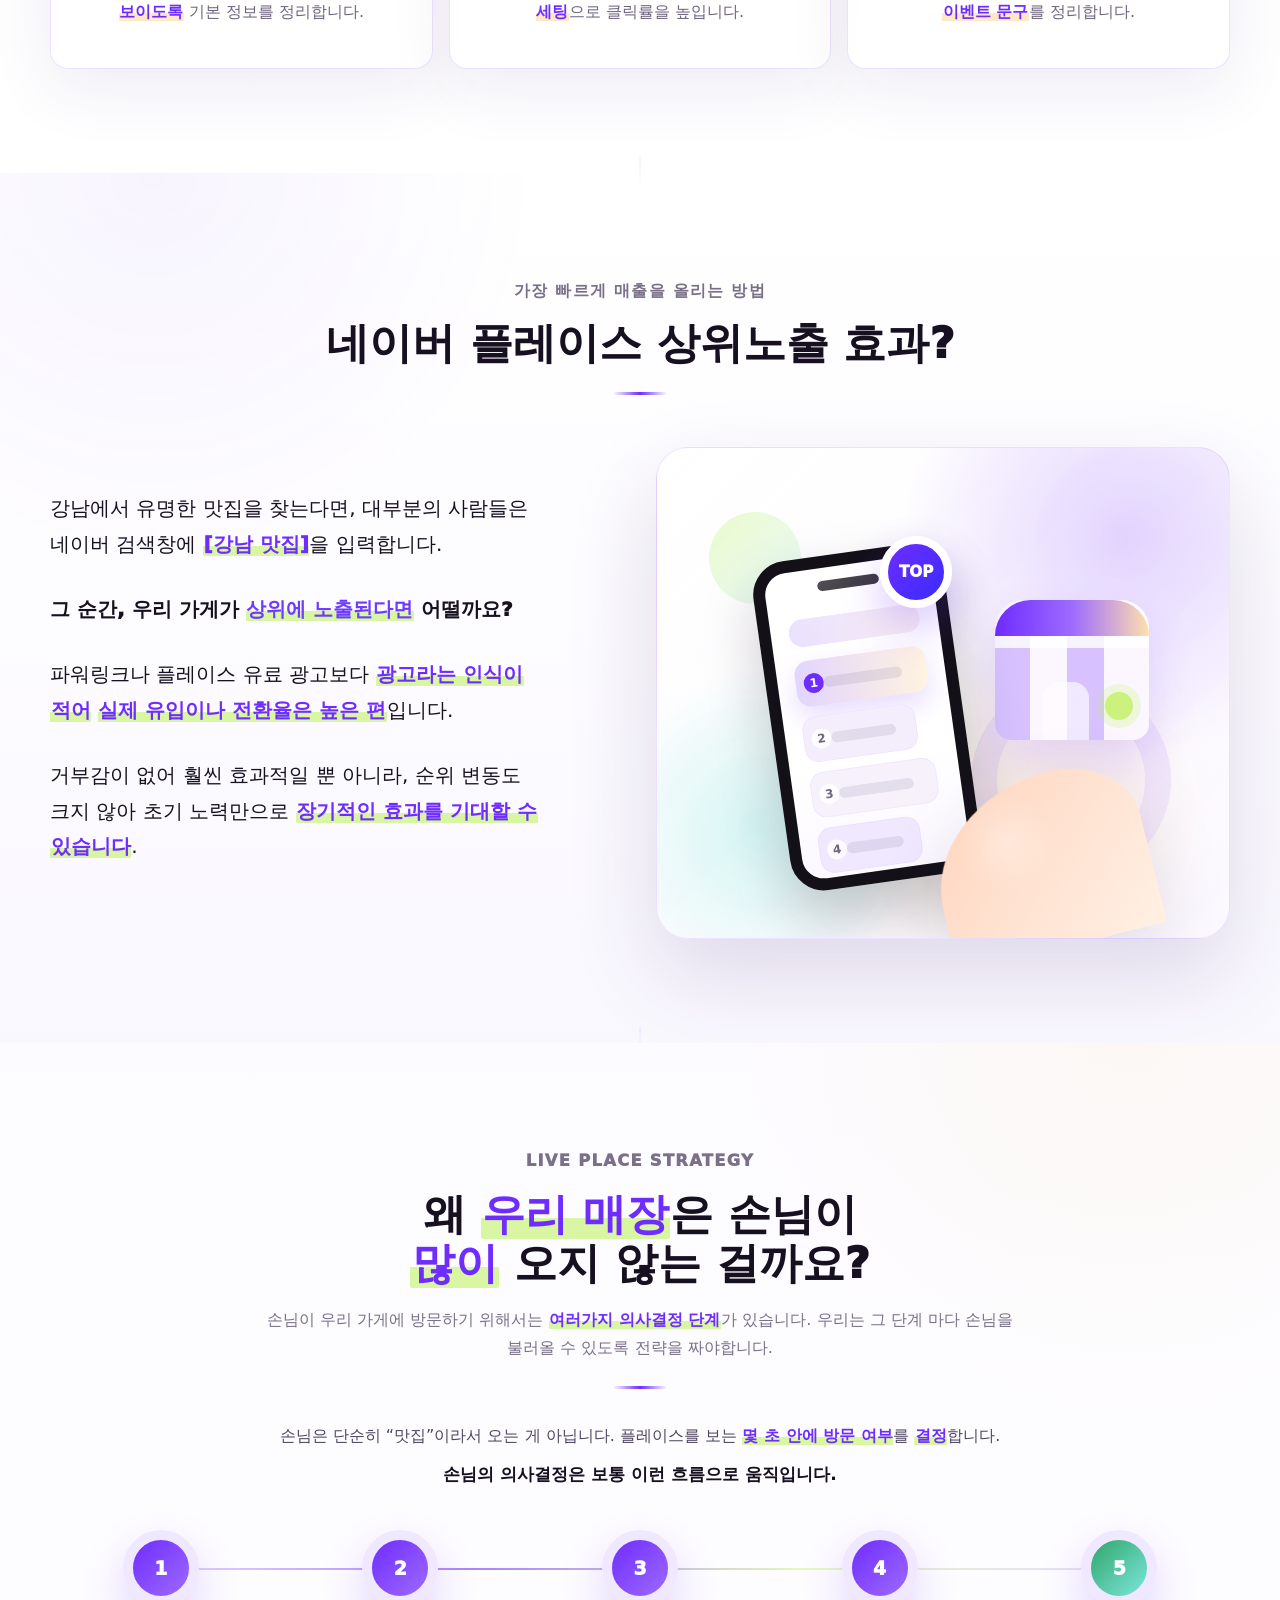
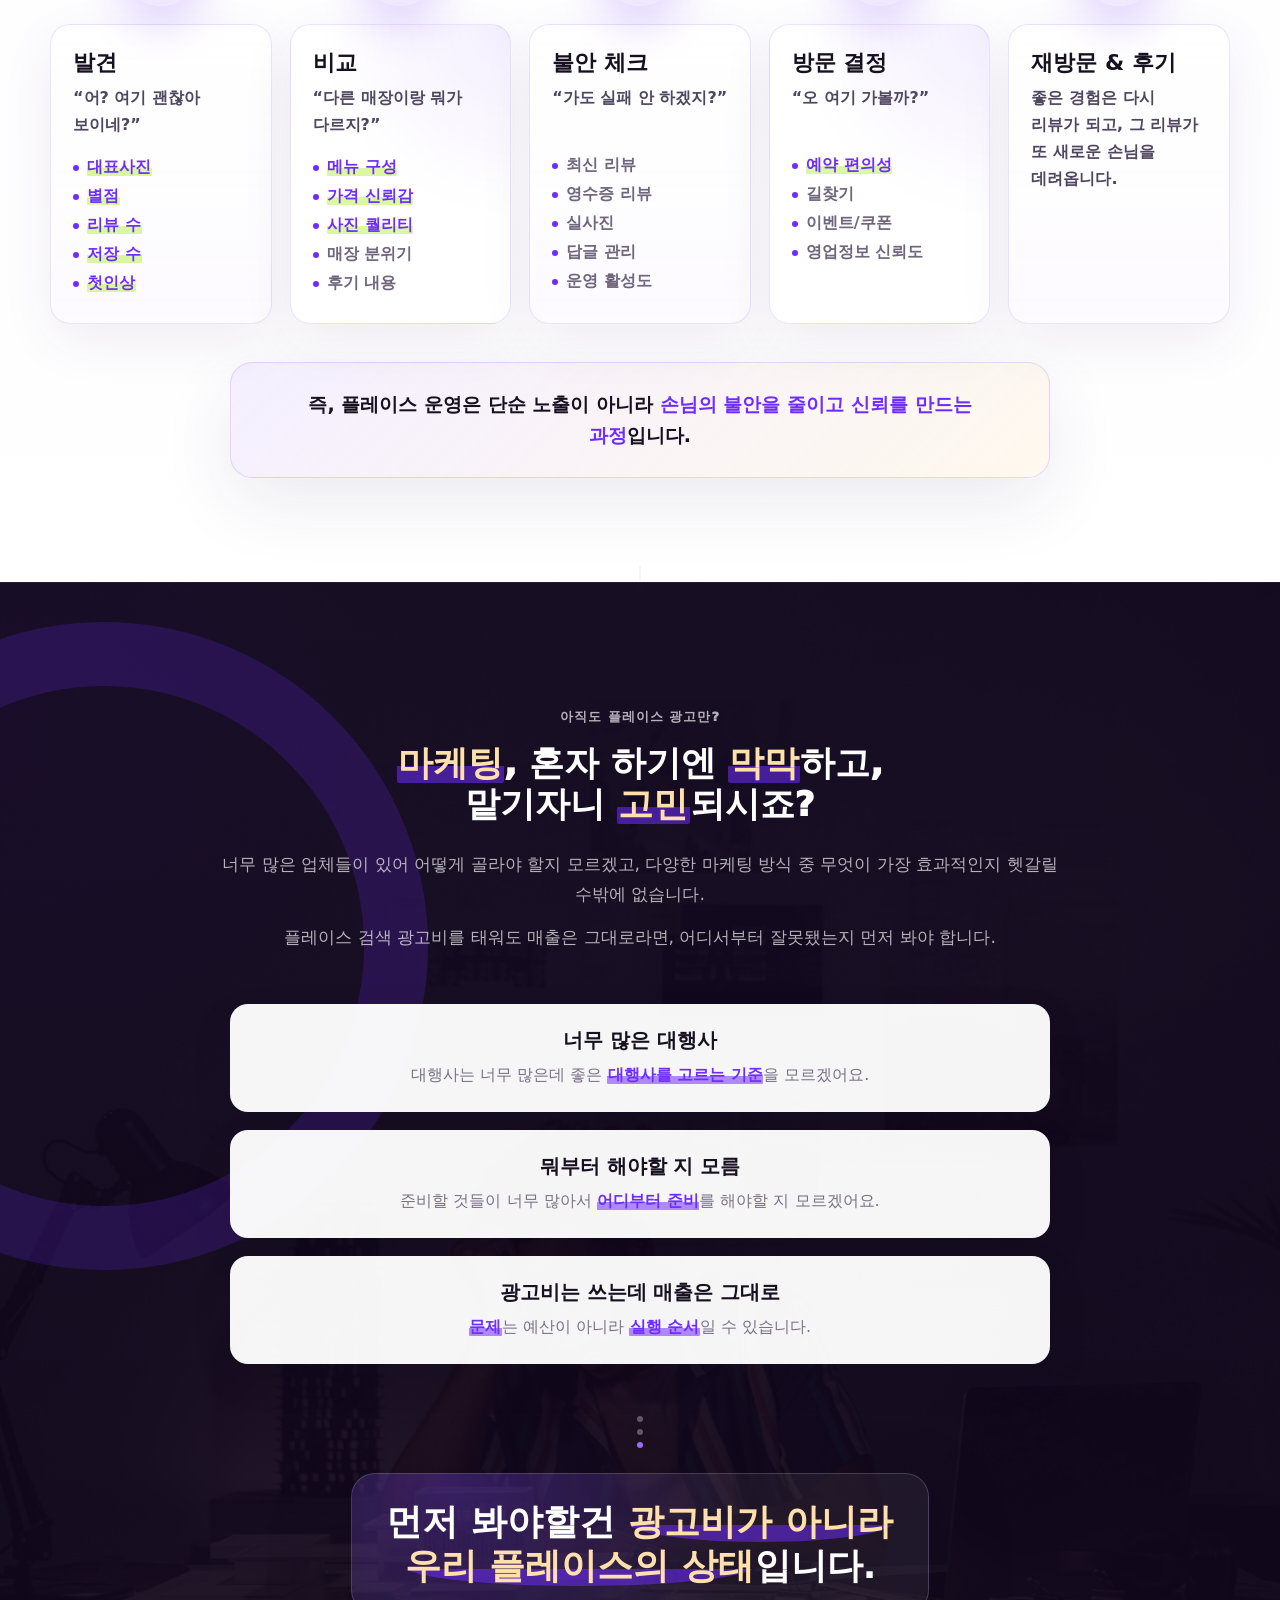
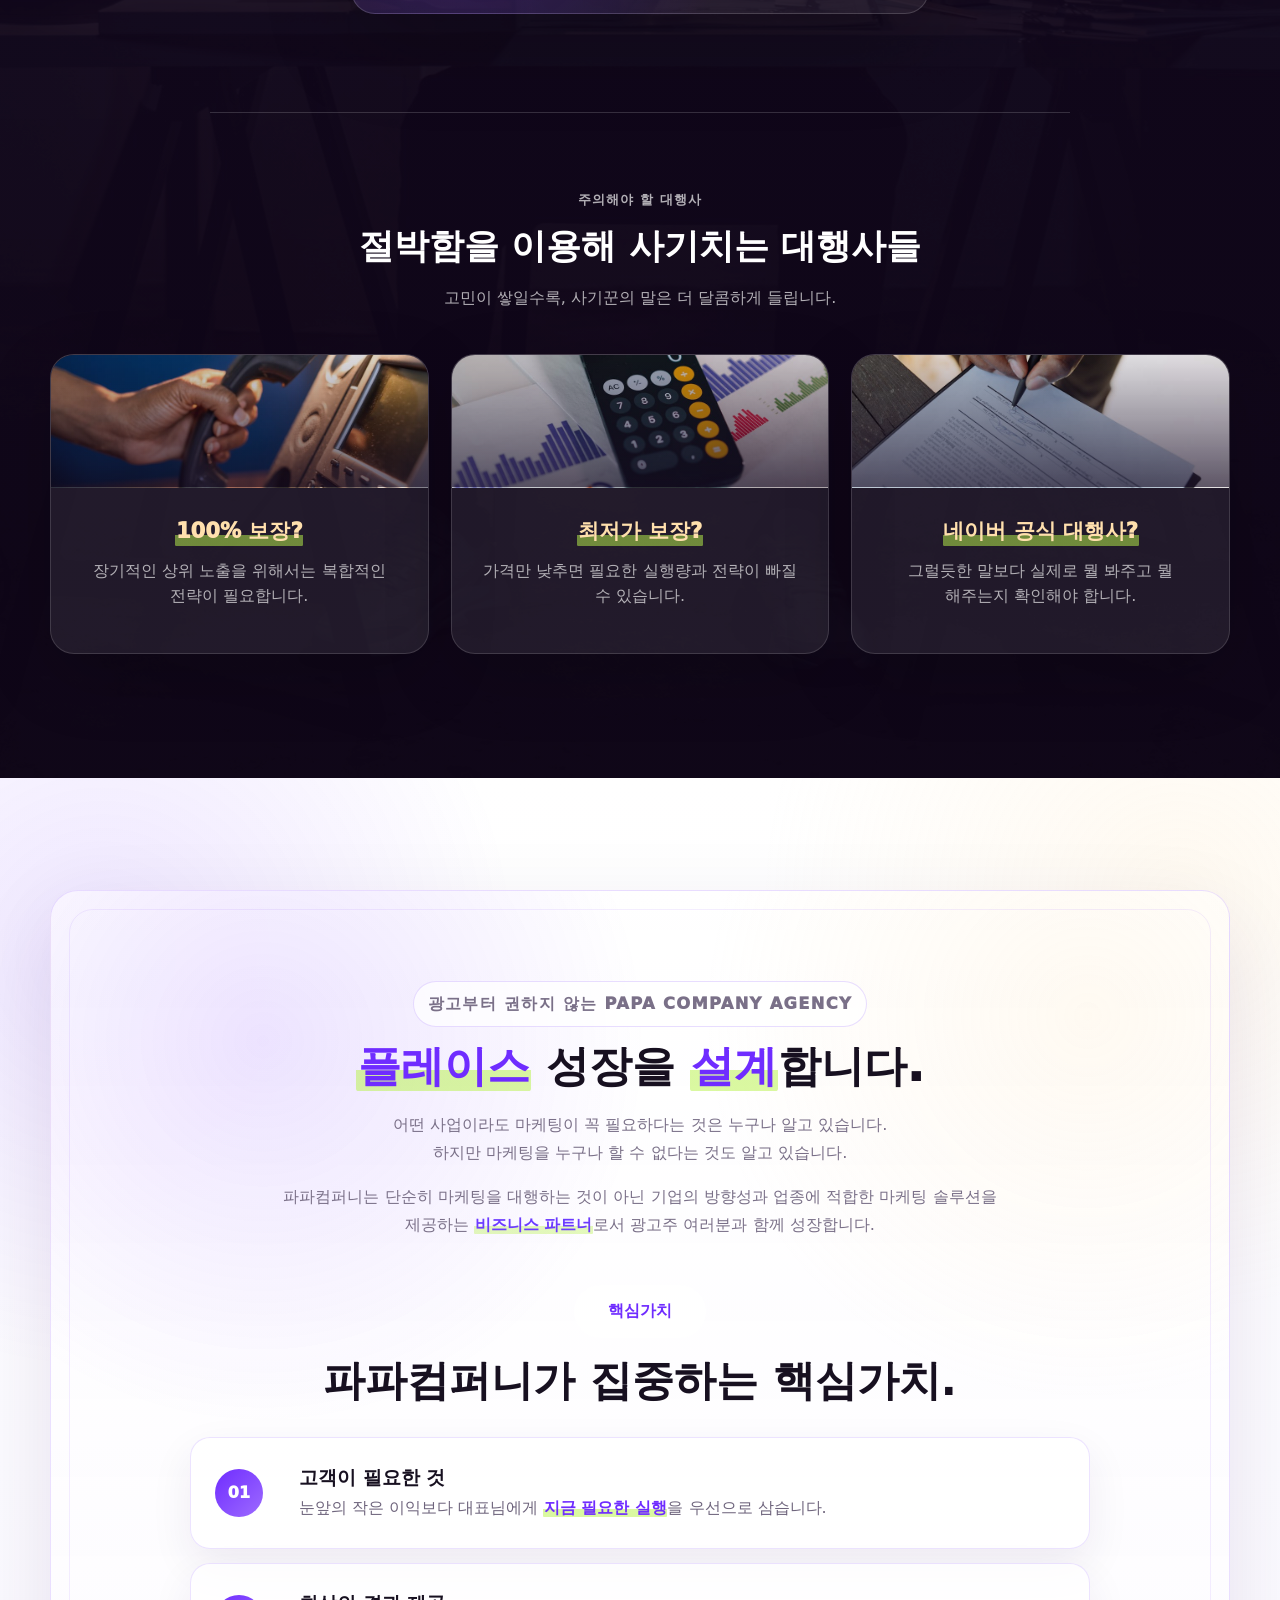
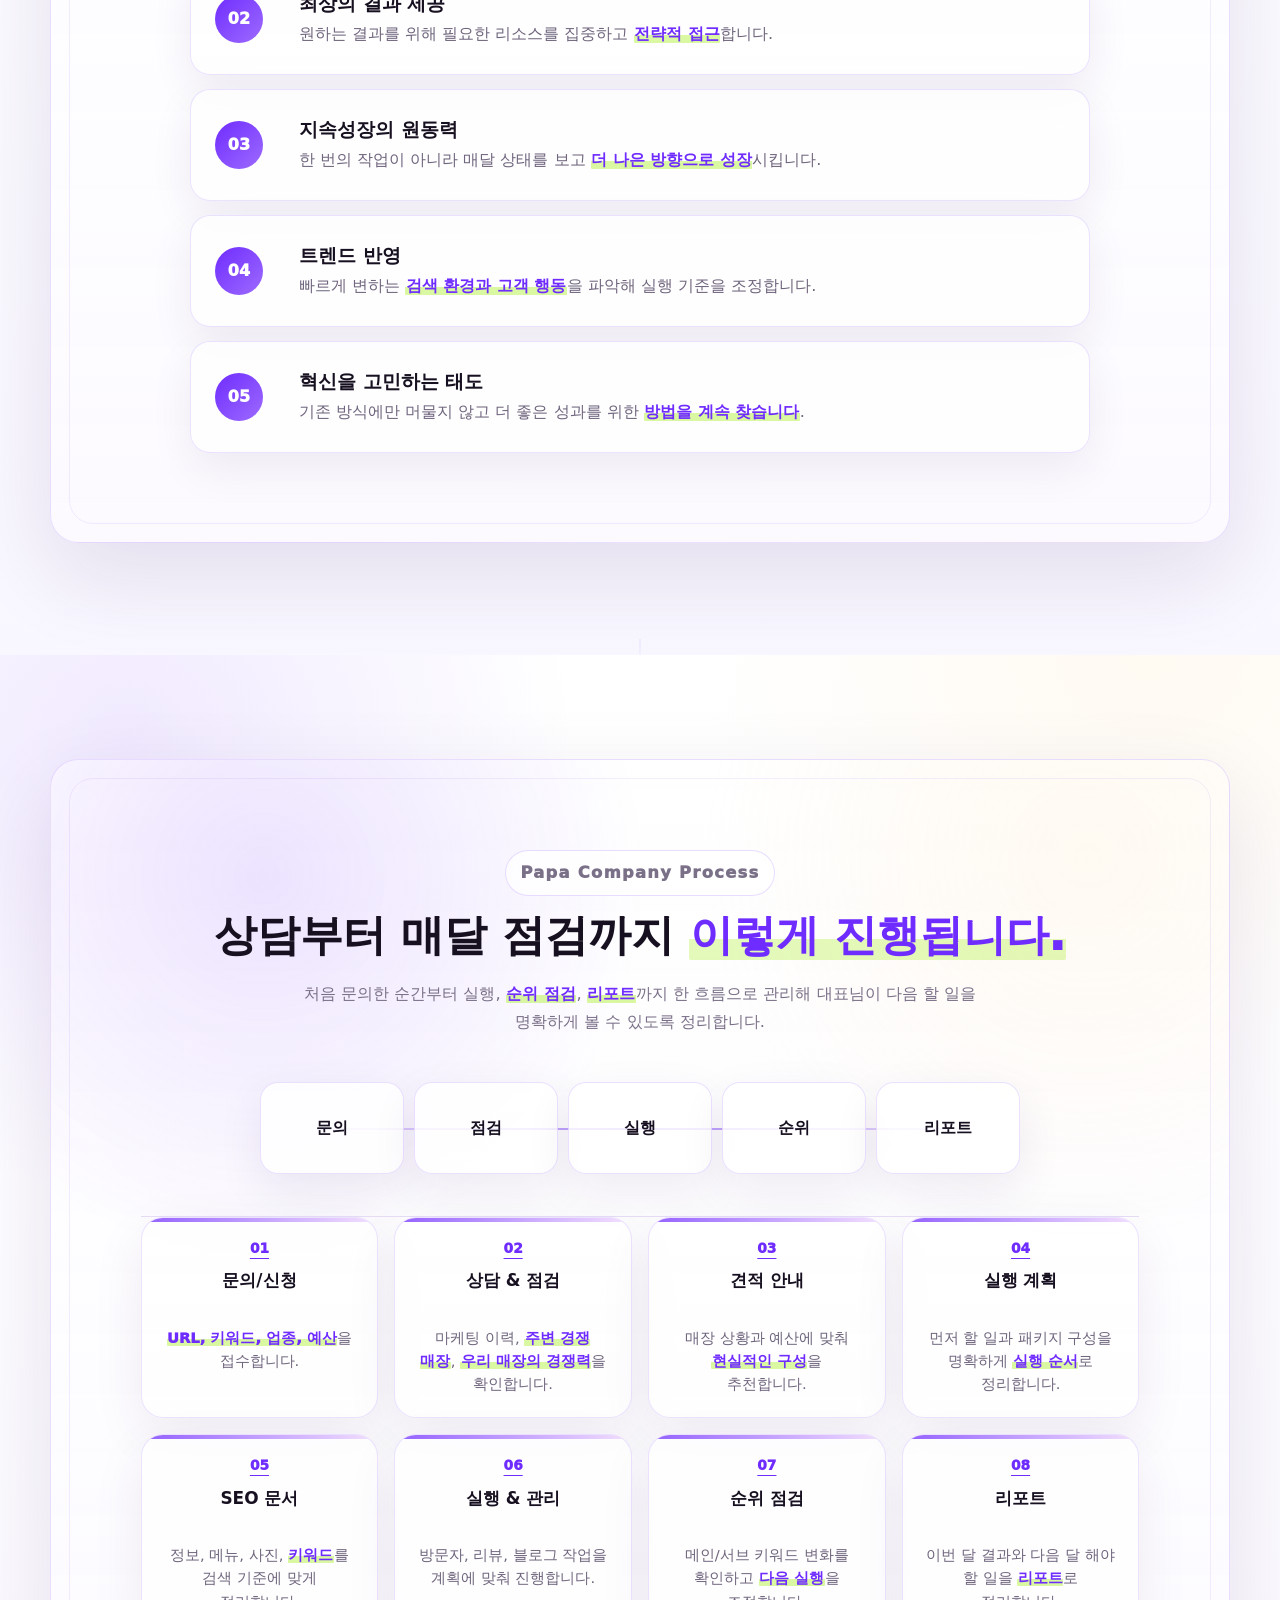
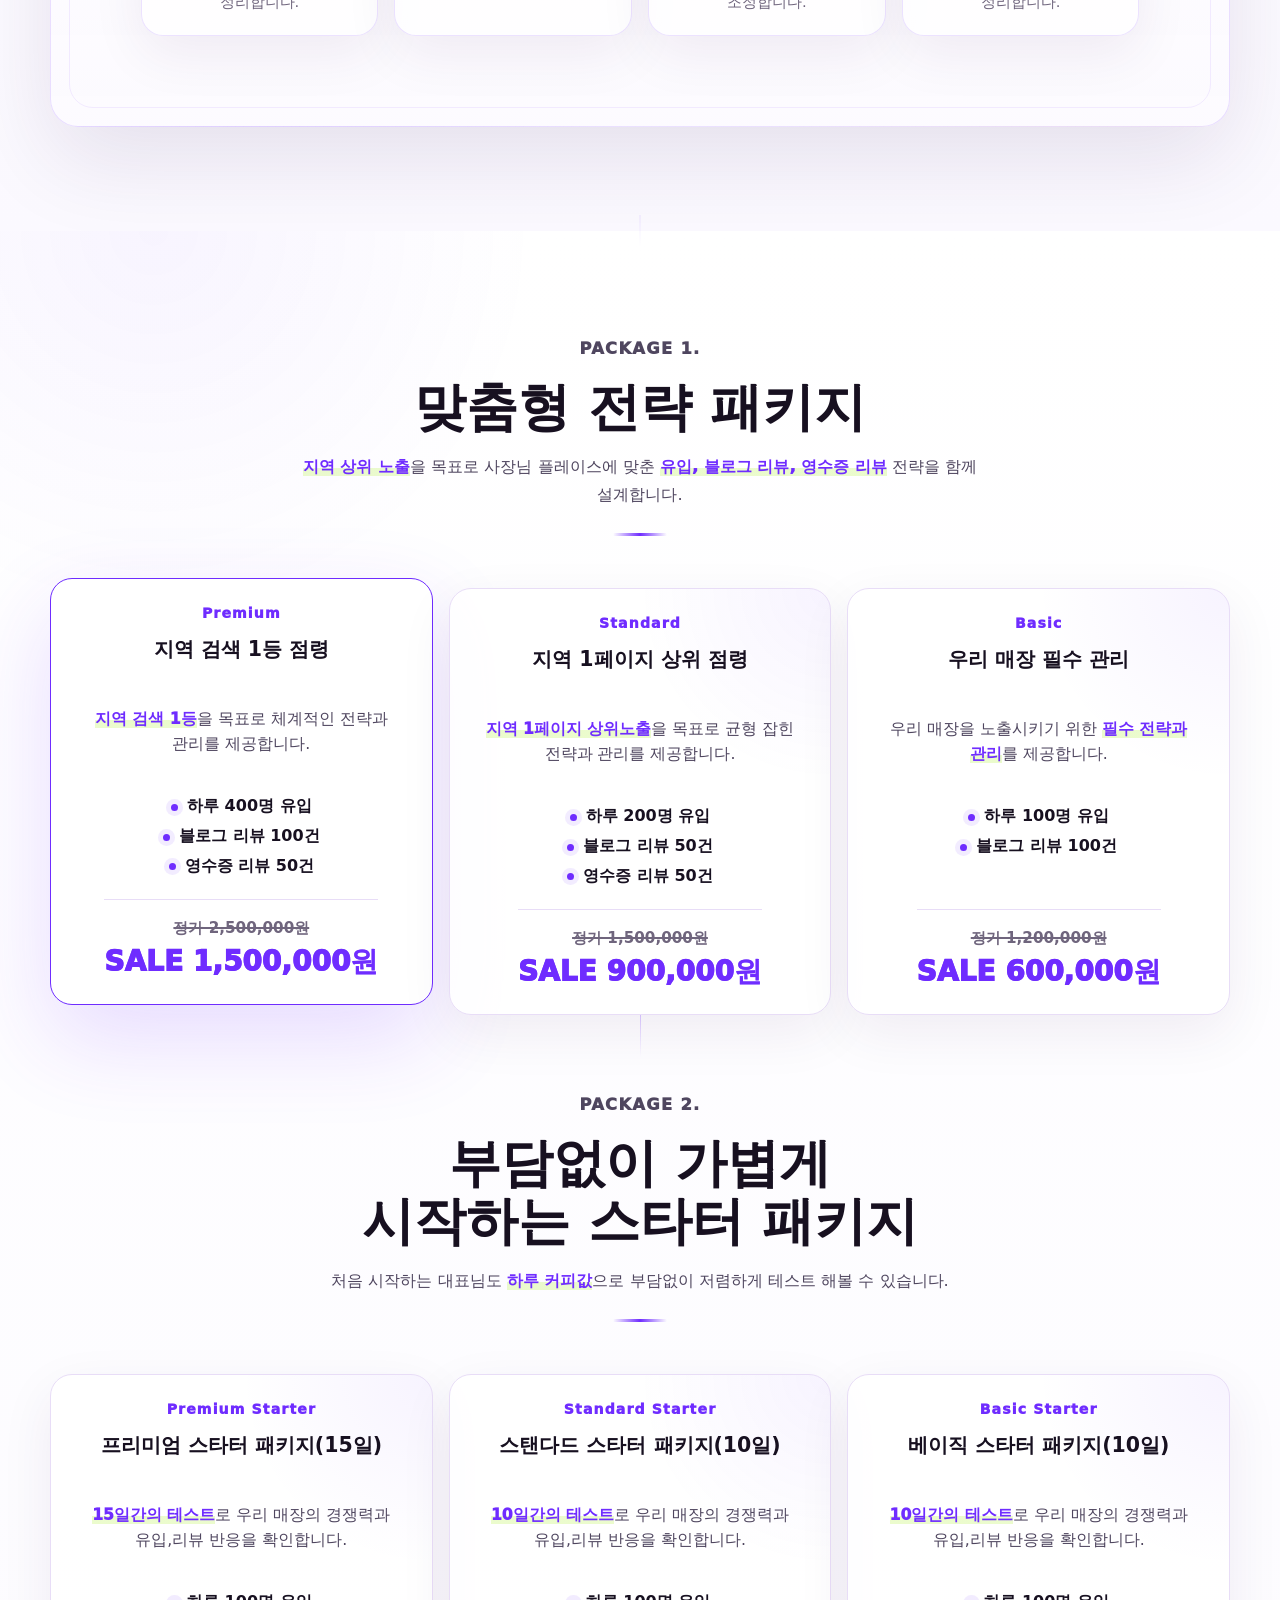
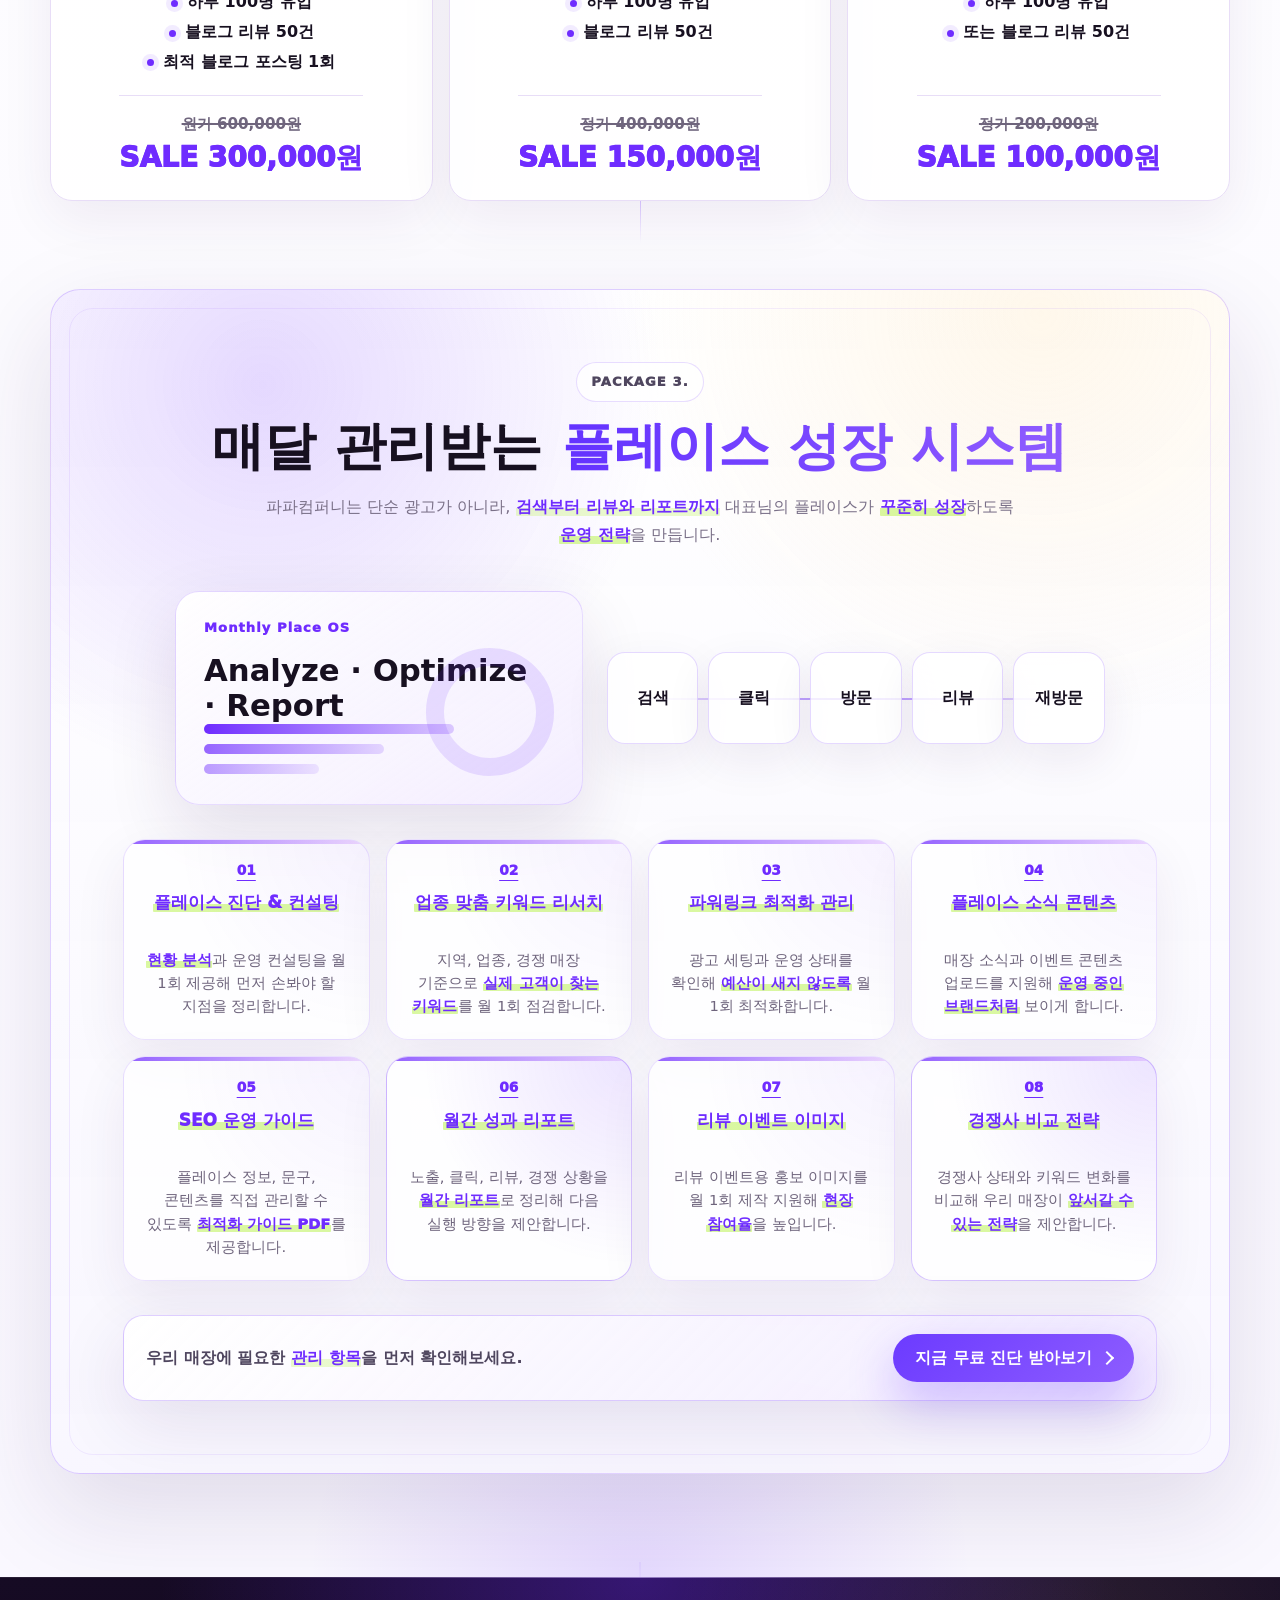
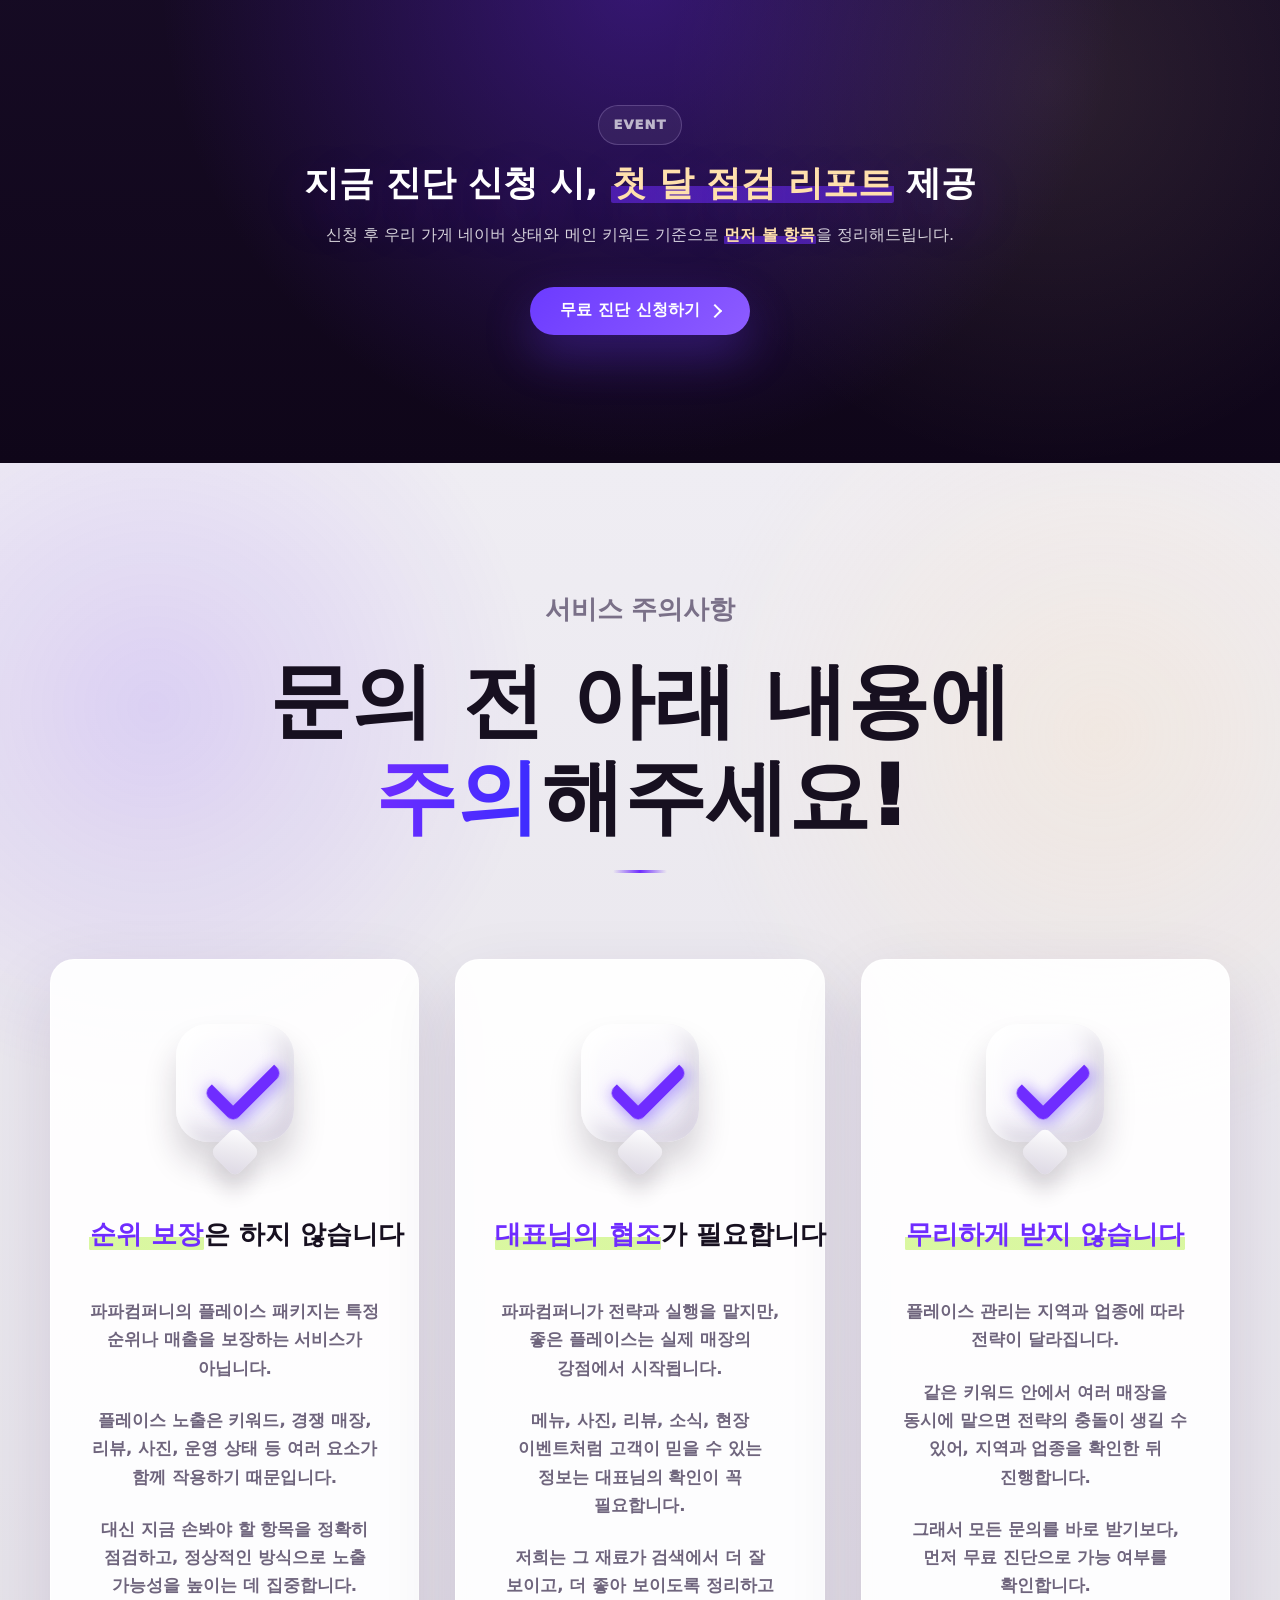
==== commit 73386b36: "Release v2 landing page" ====
--- a/index.html
+++ b/index.html
@@ -3,11 +3,28 @@
   <head>
     <meta charset="UTF-8" />
     <meta name="viewport" content="width=device-width, initial-scale=1.0" />
-    <title>파파컴퍼니 플레이스 전략 대행 v3</title>
+    <title>파파컴퍼니 플레이스 전략 대행 v2</title>
     <meta
       name="description"
       content="파파컴퍼니는 네이버에서 우리 가게가 더 잘 보이고 더 좋아 보이도록 키워드, 리뷰, SEO, 경쟁 매장 상태를 함께 점검합니다."
     />
+    <!-- Meta Pixel Code -->
+    <script>
+      !function(f,b,e,v,n,t,s)
+      {if(f.fbq)return;n=f.fbq=function(){n.callMethod?
+      n.callMethod.apply(n,arguments):n.queue.push(arguments)};
+      if(!f._fbq)f._fbq=n;n.push=n;n.loaded=!0;n.version='2.0';
+      n.queue=[];t=b.createElement(e);t.async=!0;
+      t.src=v;s=b.getElementsByTagName(e)[0];
+      s.parentNode.insertBefore(t,s)}(window, document,'script',
+      'https://connect.facebook.net/en_US/fbevents.js');
+      fbq('init', '1725245972245989');
+      fbq('track', 'PageView');
+    </script>
+    <noscript><img height="1" width="1" style="display:none"
+      src="https://www.facebook.com/tr?id=1725245972245989&ev=PageView&noscript=1"
+    /></noscript>
+    <!-- End Meta Pixel Code -->
     <link rel="stylesheet" href="./styles.css" />
     <script src="./script.js" defer></script>
   </head>
@@ -34,14 +51,16 @@
         <div class="hero-inner">
           <p class="eyebrow">새로운 플레이스 마케팅의 시작</p>
           <h1 id="hero-title">
-            당신의 <span class="text-accent">플레이스 성장</span>을 설계하다,
-            <strong>파파컴퍼니</strong>
+            당신의 <span class="text-accent keyword-accent">플레이스 성장</span>을 설계하다,
+            <strong><span class="keyword-accent">파파컴퍼니</span></strong>
           </h1>
           <p class="hero-copy">
             어떤 사업이라도 마케팅이 꼭 필요하다는 것은 누구나 알고 있습니다.<br>
             하지만 마케팅을 누구나 할 수 없다는 것도 알고 있습니다.<br><br>
-            파파컴퍼니는 단순히 마케팅을 대행하는 것이 아닌 기업의 방향성과 업종에 적합한
-            마케팅 솔루션을 제공하는 비즈니스 파트너로서 광고주 여러분과 함께 성장합니다.
+            <span class="keyword-accent">파파컴퍼니</span>는 단순히 마케팅을 대행하는 것이 아닌 기업의
+            <span class="keyword-accent">방향성</span>과
+            <span class="keyword-accent">업종에 적합한 마케팅 솔루션을 제공</span>하는 비즈니스 파트너로서 광고주 여러분과
+            <span class="keyword-accent">함께 성장합니다</span>.
           </p>
           <div class="hero-actions">
             <a class="button button-primary" href="#consult">무료 플레이스 진단 신청</a>
@@ -78,7 +97,7 @@
             <p class="eyebrow">PLACE PAGE ONE STRATEGY</p>
             <h2>
               지금도 많은 대표님들이 파파컴퍼니와 함께<br />
-              <span class="text-accent">"플레이스 1페이지"</span> 노출중에 있습니다
+              <span class="text-accent keyword-accent">"플레이스 1페이지"</span> 노출중에 있습니다
             </h2>
             <p>
               파파컴퍼니는 업종, 지역, 주변 경쟁 매장에 맞춰
@@ -112,16 +131,16 @@
         <div class="shell">
           <div class="section-head center">
             <p class="eyebrow">LIVE PLACE STRATEGY</p>
-            <h2>왜 우리 매장은 손님이 많이 오지 않는 걸까요?</h2>
+            <h2>왜 <span class="keyword-accent">우리 매장</span>은 손님이 <span class="keyword-accent">많이</span> 오지 않는 걸까요?</h2>
             <p>
-              손님이 우리 가게에 방문하기 위해서는 여러가지 의사 결정의 단계가 있습니다.
+              손님이 우리 가게에 방문하기 위해서는 <span class="keyword-accent">여러가지 의사결정 단계</span>가 있습니다.
               우리는 그 단계 마다 손님을 불러올 수 있도록 전략을 짜야합니다.
             </p>
           </div>
           <div class="decision-intro">
             <p>
               손님은 단순히 “맛집”이라서 오는 게 아닙니다.
-              플레이스를 보는 몇 초 안에 방문 여부를 결정합니다.
+              플레이스를 보는 <span class="keyword-accent">몇 초 안에 방문 여부</span>를 <span class="keyword-accent">결정</span>합니다.
             </p>
             <strong>손님의 의사결정은 보통 이런 흐름으로 움직입니다.</strong>
           </div>
@@ -132,11 +151,11 @@
                 <h3>발견</h3>
                 <p>“어? 여기 괜찮아 보이네?”</p>
                 <ul>
-                  <li>대표사진</li>
-                  <li>별점</li>
-                  <li>리뷰 수</li>
-                  <li>저장 수</li>
-                  <li>첫인상</li>
+                  <li><span class="keyword-accent">대표사진</span></li>
+                  <li><span class="keyword-accent">별점</span></li>
+                  <li><span class="keyword-accent">리뷰 수</span></li>
+                  <li><span class="keyword-accent">저장 수</span></li>
+                  <li><span class="keyword-accent">첫인상</span></li>
                 </ul>
               </div>
             </article>
@@ -146,9 +165,9 @@
                 <h3>비교</h3>
                 <p>“다른 매장이랑 뭐가 다르지?”</p>
                 <ul>
-                  <li>메뉴 구성</li>
-                  <li>가격 신뢰감</li>
-                  <li>사진 퀄리티</li>
+                  <li><span class="keyword-accent">메뉴 구성</span></li>
+                  <li><span class="keyword-accent">가격 신뢰감</span></li>
+                  <li><span class="keyword-accent">사진 퀄리티</span></li>
                   <li>매장 분위기</li>
                   <li>후기 내용</li>
                 </ul>
@@ -174,7 +193,7 @@
                 <h3>방문 결정</h3>
                 <p>“오 여기 가볼까?”</p>
                 <ul>
-                  <li>예약 편의성</li>
+                  <li><span class="keyword-accent">예약 편의성</span></li>
                   <li>길찾기</li>
                   <li>이벤트/쿠폰</li>
                   <li>영업정보 신뢰도</li>
@@ -206,12 +225,12 @@
           </div>
           <div class="who-carousel" aria-label="마케팅이 필요한 대표님 유형">
             <div class="who-track">
-              <article class="who-card"><div class="who-image"><img src="./assets/who/who-keyword-analytics.jpeg" alt="검색 키워드 분석 화면" loading="lazy" decoding="async"></div><p><strong>어떤 키워드를 잡아야 할지 모르겠어요.</strong> 우리 업종에 맞는 검색어와 순서부터 알고 싶습니다.</p></article>
-              <article class="who-card"><div class="who-image"><img src="./assets/who/who-strategy-team.jpeg" alt="마케팅 전략 회의" loading="lazy" decoding="async"></div><p><strong>전문 마케팅 인력 채용이 부담스러워요.</strong> 필요한 역할을 외부 전략팀처럼 활용하고 싶습니다.</p></article>
-              <article class="who-card"><div class="who-image"><img src="./assets/who/who-branch-store.jpeg" alt="매장 지점 관리" loading="lazy" decoding="async"></div><p><strong>지점마다 네이버 상태가 제각각이에요.</strong> 각 지점을 같은 기준으로 점검해줄 파트너가 필요합니다.</p></article>
-              <article class="who-card"><div class="who-image"><img src="./assets/who/who-busy-owner.jpeg" alt="바쁜 매장 운영자" loading="lazy" decoding="async"></div><p><strong>가게 운영도 바빠 마케팅까지 어렵습니다.</strong> 방향을 잡고 이끌어줄 업체가 필요합니다.</p></article>
-              <article class="who-card"><div class="who-image"><img src="./assets/who/who-budget-check.jpeg" alt="마케팅 예산 점검" loading="lazy" decoding="async"></div><p><strong>견적 비용이 천차만별이라 불안해요.</strong> 예산 범위에 맞는 합리적인 비용만 지불하고 싶습니다.</p></article>
-              <article class="who-card"><div class="who-image"><img src="./assets/who/who-monthly-plan.jpeg" alt="월간 마케팅 실행 계획" loading="lazy" decoding="async"></div><p><strong>한 번 세팅하고 끝나는 대행은 불안해요.</strong> 매달 상태를 보고 다음 할 일을 정리해줄 파트너가 필요합니다.</p></article>
+              <article class="who-card"><div class="who-image"><img src="./assets/who/who-keyword-analytics.jpeg" alt="검색 키워드 분석 화면" loading="lazy" decoding="async"></div><p><strong class="keyword-accent">어떤 키워드</strong>를 잡아야 할지 모르겠어요. 우리 업종에 맞는 검색어와 순서부터 알고 싶습니다.</p></article>
+              <article class="who-card"><div class="who-image"><img src="./assets/who/who-strategy-team.jpeg" alt="마케팅 전략 회의" loading="lazy" decoding="async"></div><p><strong class="keyword-accent">전문 마케팅 인력</strong> 채용이 부담스러워요. 필요한 역할을 외부 전략팀처럼 활용하고 싶습니다.</p></article>
+              <article class="who-card"><div class="who-image"><img src="./assets/who/who-branch-store.jpeg" alt="매장 지점 관리" loading="lazy" decoding="async"></div><p>지점마다 <strong class="keyword-accent">네이버 상태</strong>가 제각각이에요. 각 지점을 같은 기준으로 점검해줄 파트너가 필요합니다.</p></article>
+              <article class="who-card"><div class="who-image"><img src="./assets/who/who-busy-owner.jpeg" alt="바쁜 매장 운영자" loading="lazy" decoding="async"></div><p><strong class="keyword-accent">마케팅까지 어렵습니다.</strong> 방향을 잡고 이끌어줄 업체가 필요합니다.</p></article>
+              <article class="who-card"><div class="who-image"><img src="./assets/who/who-budget-check.jpeg" alt="마케팅 예산 점검" loading="lazy" decoding="async"></div><p><strong class="keyword-accent">견적 비용</strong>이 천차만별이라 불안해요. 예산 범위에 맞는 합리적인 비용만 지불하고 싶습니다.</p></article>
+              <article class="who-card"><div class="who-image"><img src="./assets/who/who-monthly-plan.jpeg" alt="월간 마케팅 실행 계획" loading="lazy" decoding="async"></div><p><strong class="keyword-accent">한 번 세팅하고 끝나는 대행</strong>은 불안해요. 매달 상태를 보고 다음 할 일을 정리해줄 파트너가 필요합니다.</p></article>
             </div>
           </div>
         </div>
@@ -227,18 +246,18 @@
             <div class="effect-copy">
               <p>
                 강남에서 유명한 맛집을 찾는다면,
-                대부분의 사람들은 네이버 검색창에 <strong>[강남 맛집]</strong>을 입력합니다.
+                대부분의 사람들은 네이버 검색창에 <strong class="keyword-accent">[강남 맛집]</strong>을 입력합니다.
               </p>
             <p class="effect-question">
-                그 순간, 우리 가게가 <span class="text-accent">상위에 노출된다면</span> 어떨까요?
+                그 순간, 우리 가게가 <span class="text-accent keyword-accent">상위에 노출된다면</span> 어떨까요?
               </p>
               <p>
-                파워링크나 플레이스 유료 광고보다 <strong>광고</strong>라는 인식이 적어
-                실제 유입이나 전환율은 높은 편입니다.
+                파워링크나 플레이스 유료 광고보다 <strong class="keyword-accent">광고라는 인식이 적어</strong>
+                <span class="keyword-accent">실제 유입이나 전환율은 높은 편</span>입니다.
               </p>
               <p>
                 거부감이 없어 훨씬 효과적일 뿐 아니라,
-                순위 변동도 크지 않아 초기 노력만으로 장기적인 효과를 기대할 수 있습니다.
+                순위 변동도 크지 않아 초기 노력만으로 <span class="keyword-accent">장기적인 효과를 기대할 수 있습니다</span>.
               </p>
             </div>
             <div class="effect-visual" aria-label="네이버 플레이스 상위노출 예시 이미지 영역">
@@ -266,7 +285,7 @@
           <div class="brand-system-panel">
             <div class="brand-system-head">
               <p class="eyebrow">광고부터 권하지 않는 PAPA COMPANY AGENCY</p>
-              <h2>플레이스 성장을 설계합니다.</h2>
+              <h2><span class="keyword-accent">플레이스</span> 성장을 <span class="keyword-accent">설계</span>합니다.</h2>
               <p>
                 어떤 사업이라도 마케팅이 꼭 필요하다는 것은 누구나 알고 있습니다.<br />
                 하지만 마케팅을 누구나 할 수 없다는 것도 알고 있습니다.
@@ -289,35 +308,35 @@
                   <span>01</span>
                   <div>
                     <h3>고객이 필요한 것</h3>
-                    <p>눈앞의 작은 이익보다 대표님에게 지금 필요한 실행을 우선으로 삼습니다.</p>
+                    <p>눈앞의 작은 이익보다 대표님에게 <span class="keyword-accent">지금 필요한 실행</span>을 우선으로 삼습니다.</p>
                   </div>
                 </article>
                 <article>
                   <span>02</span>
                   <div>
                     <h3>최상의 결과 제공</h3>
-                    <p>원하는 결과를 위해 필요한 리소스를 집중하고 전략적으로 접근합니다.</p>
+                    <p>원하는 결과를 위해 필요한 리소스를 집중하고 <span class="keyword-accent">전략적 접근</span>합니다.</p>
                   </div>
                 </article>
                 <article>
                   <span>03</span>
                   <div>
                     <h3>지속성장의 원동력</h3>
-                    <p>한 번의 작업이 아니라 매달 상태를 보고 더 나은 방향으로 성장시킵니다.</p>
+                    <p>한 번의 작업이 아니라 매달 상태를 보고 <span class="keyword-accent">더 나은 방향으로 성장</span>시킵니다.</p>
                   </div>
                 </article>
                 <article>
                   <span>04</span>
                   <div>
                     <h3>트렌드 반영</h3>
-                    <p>빠르게 변하는 검색 환경과 고객 행동을 파악해 실행 기준을 조정합니다.</p>
+                    <p>빠르게 변하는 <span class="keyword-accent">검색 환경과 고객 행동</span>을 파악해 실행 기준을 조정합니다.</p>
                   </div>
                 </article>
                 <article>
                   <span>05</span>
                   <div>
                     <h3>혁신을 고민하는 태도</h3>
-                    <p>기존 방식에만 머물지 않고 더 좋은 성과를 위한 방법을 계속 찾습니다.</p>
+                    <p>기존 방식에만 머물지 않고 더 좋은 성과를 위한 <span class="keyword-accent">방법을 계속 찾습니다</span>.</p>
                   </div>
                 </article>
               </div>
@@ -335,17 +354,17 @@
             <article>
               <figure class="step-image"><img src="./assets/process/step-place-setup.jpeg" alt="매장 운영자가 태블릿으로 매장 정보를 확인하는 모습" loading="lazy" decoding="async" /></figure>
               <div class="step-title-row"><span>1</span><h3>네이버 플레이스 세팅</h3></div>
-              <p>손님이 검색했을 때 <strong>우리 가게가 제대로 보이도록</strong> 기본 정보를 정리합니다.</p>
+              <p>손님이 검색했을 때 <strong class="keyword-accent">우리 가게가 제대로 보이도록</strong> 기본 정보를 정리합니다.</p>
             </article>
             <article>
               <figure class="step-image"><img src="./assets/process/step-hero-image-design.jpeg" alt="음식점 대표 이미지를 촬영하는 모습" loading="lazy" decoding="async" /></figure>
               <div class="step-title-row"><span>2</span><h3>대표 이미지 디자인</h3></div>
-              <p>업종별 고객 패턴에 맞춘 <strong>썸네일/프로필 세팅</strong>으로 클릭률을 높입니다.</p>
+              <p>업종별 고객 패턴에 맞춘 <strong class="keyword-accent">썸네일/프로필 세팅</strong>으로 클릭률을 높입니다.</p>
             </article>
             <article>
               <figure class="step-image"><img src="./assets/process/step-review-receipt.jpeg" alt="영수증을 확인하며 리뷰 이벤트 문구를 준비하는 모습" loading="lazy" decoding="async" /></figure>
               <div class="step-title-row"><span>3</span><h3>리뷰 유도 문구</h3></div>
-              <p>영수증 리뷰 패키지와 함께 <strong>매장/예약 시 리뷰 이벤트 문구</strong>를 정리합니다.</p>
+              <p>영수증 리뷰 패키지와 함께 <strong class="keyword-accent">매장/예약 시 리뷰 이벤트 문구</strong>를 정리합니다.</p>
             </article>
           </div>
         </div>
@@ -355,30 +374,30 @@
         <div class="shell">
           <div class="section-head center">
             <h2>
-              평범한 대행사는 이룰 수 없는 성과<br />
-              파파컴퍼니는 이미 이뤘습니다
+              평범한 대행사는 <span class="keyword-accent">이룰 수 없는 성과</span><br />
+              <span class="keyword-accent">파파컴퍼니</span>는 이미 이뤘습니다
             </h2>
           </div>
           <div class="number-grid">
             <article>
               <h3>누적 거래처 수</h3>
-              <strong>3,000+</strong>
+              <strong class="keyword-accent">3,000+</strong>
               <p>단기간에 수 많은 광고 대행사 및 거래처를 확장</p>
             </article>
             <article>
               <h3>월 고정 광고 집행건</h3>
-              <strong>2,100+</strong>
-              <p>지난 계약에서 효과를 직접 경험한 많은 광고주들의 매월 광고 대행 재계약</p>
+              <strong class="keyword-accent">2,100+</strong>
+              <p>지난 계약에서 효과를 직접 경험한 많은 광고주들의 매월 광고 대행 <span class="keyword-accent">재계약</span></p>
             </article>
             <article>
               <h3>메이저 파트너 매체사</h3>
-              <strong>52+</strong>
+              <strong class="keyword-accent">52+</strong>
               <p>다수의 메이저 매체사와 직접 계약하여 광고 매체를 자유롭게 선택 가능</p>
             </article>
             <article>
               <h3>마케팅 스페셜리스트</h3>
-              <strong>40+</strong>
-              <p>파파가 체계적으로 직접 길러내고 배출한 마케팅 전문가</p>
+              <strong class="keyword-accent">40+</strong>
+              <p>파파가 체계적으로 직접 길러내고 배출한 <span class="keyword-accent">마케팅 전문가</span></p>
             </article>
           </div>
         </div>
@@ -389,7 +408,7 @@
           <div class="question-hero">
             <div class="question-lead">
               <p class="eyebrow">아직도 플레이스 광고만?</p>
-              <h2>마케팅, 혼자 하기엔 막막하고, 맡기자니 고민되시죠?</h2>
+              <h2><span class="keyword-accent">마케팅</span>, 혼자 하기엔 <span class="keyword-accent">막막</span>하고, 맡기자니 <span class="keyword-accent">고민</span>되시죠?</h2>
             </div>
             <div class="question-copy">
               <p>
@@ -403,13 +422,13 @@
             </div>
           </div>
           <div class="question-grid">
-            <article><h3>너무 많은 대행사</h3><p>대행사는 너무 많은데 좋은 대행사를 고르는 기준을 모르겠어요.</p></article>
-            <article><h3>뭐부터 해야할 지 모름</h3><p>준비할 것들이 너무 많아서 어디부터 준비를 해야할 지 모르겠어요.</p></article>
-            <article><h3>광고비는 쓰는데 매출은 그대로</h3><p>문제는 예산이 아니라 실행 순서일 수 있습니다.</p></article>
+            <article><h3>너무 많은 대행사</h3><p>대행사는 너무 많은데 좋은 <span class="keyword-accent">대행사를 고르는 기준</span>을 모르겠어요.</p></article>
+            <article><h3>뭐부터 해야할 지 모름</h3><p>준비할 것들이 너무 많아서 <span class="keyword-accent">어디부터 준비</span>를 해야할 지 모르겠어요.</p></article>
+            <article><h3>광고비는 쓰는데 매출은 그대로</h3><p><span class="keyword-accent">문제</span>는 예산이 아니라 <span class="keyword-accent">실행 순서</span>일 수 있습니다.</p></article>
           </div>
           <div class="question-punch">
             <span></span><span></span><span></span>
-            <strong>먼저 봐야할건 <span class="text-accent">광고비가 아니라<br>우리 플레이스의 상태</span>입니다.</strong>
+            <strong>먼저 봐야할건 <span class="text-accent keyword-accent">광고비가 아니라<br>우리 플레이스의 상태</span>입니다.</strong>
           </div>
           <div class="scam-bridge">
             <p class="eyebrow">주의해야 할 대행사</p>
@@ -417,9 +436,9 @@
             <p>고민이 쌓일수록, 사기꾼의 말은 더 달콤하게 들립니다.</p>
           </div>
           <div class="warning-grid">
-            <article><strong>100% 보장?</strong><p>플레이스 순위는 복합 요소라 보장할 수 없습니다.</p></article>
-            <article><strong>최저가 보장?</strong><p>가격만 낮추면 필요한 실행량과 전략이 빠질 수 있습니다.</p></article>
-            <article><strong>네이버 공식 대행사?</strong><p>그럴듯한 말보다 실제로 뭘 봐주고 뭘 해주는지 확인해야 합니다.</p></article>
+            <article><strong class="keyword-accent">100% 보장?</strong><p>장기적인 상위 노출을 위해서는 복합적인 전략이 필요합니다.</p></article>
+            <article><strong class="keyword-accent">최저가 보장?</strong><p>가격만 낮추면 필요한 실행량과 전략이 빠질 수 있습니다.</p></article>
+            <article><strong class="keyword-accent">네이버 공식 대행사?</strong><p>그럴듯한 말보다 실제로 뭘 봐주고 뭘 해주는지 확인해야 합니다.</p></article>
           </div>
         </div>
       </section>
@@ -431,7 +450,7 @@
               <p class="eyebrow">Papa Company Process</p>
               <h2>상담부터 매달 점검까지 <span class="text-accent">이렇게 진행됩니다.</span></h2>
               <p>
-                처음 문의한 순간부터 실행, 순위 확인, 리포트까지 한 흐름으로 관리해
+                처음 문의한 순간부터 실행, <span class="keyword-accent">순위 점검</span>, <span class="keyword-accent">리포트</span>까지 한 흐름으로 관리해
                 대표님이 다음 할 일을 명확하게 볼 수 있도록 정리합니다.
               </p>
             </div>
@@ -447,14 +466,14 @@
             </div>
 
             <div class="process-grid">
-              <article><span>01</span><h3>문의/신청</h3><p>URL, 키워드, 업종, 예산을 접수합니다.</p></article>
-              <article><span>02</span><h3>상담 &amp; 점검</h3><p>고민, 이전 광고 경험, 주변 경쟁 매장을 확인합니다.</p></article>
-              <article><span>03</span><h3>견적 안내</h3><p>매장 상황과 예산에 맞춰 현실적인 구성을 추천합니다.</p></article>
-              <article><span>04</span><h3>실행 순서 정리</h3><p>먼저 할 일과 패키지 구성을 명확하게 정리합니다.</p></article>
-              <article><span>05</span><h3>SEO 문서</h3><p>정보, 메뉴, 사진, 키워드를 검색 기준에 맞게 정리합니다.</p></article>
+              <article><span>01</span><h3>문의/신청</h3><p><span class="keyword-accent">URL, 키워드, 업종, 예산</span>을 접수합니다.</p></article>
+              <article><span>02</span><h3>상담 &amp; 점검</h3><p>마케팅 이력, <span class="keyword-accent">주변 경쟁 매장</span>, <span class="keyword-accent">우리 매장의 경쟁력</span>을 확인합니다.</p></article>
+              <article><span>03</span><h3>견적 안내</h3><p>매장 상황과 예산에 맞춰 <span class="keyword-accent">현실적인 구성</span>을 추천합니다.</p></article>
+              <article><span>04</span><h3>실행 계획</h3><p>먼저 할 일과 패키지 구성을 명확하게 <span class="keyword-accent">실행 순서</span>로 정리합니다.</p></article>
+              <article><span>05</span><h3>SEO 문서</h3><p>정보, 메뉴, 사진, <span class="keyword-accent">키워드</span>를 검색 기준에 맞게 정리합니다.</p></article>
               <article><span>06</span><h3>실행 &amp; 관리</h3><p>방문자, 리뷰, 블로그 작업을 계획에 맞춰 진행합니다.</p></article>
-              <article><span>07</span><h3>순위 점검</h3><p>메인/서브 키워드 변화를 확인하고 다음 실행을 조정합니다.</p></article>
-              <article><span>08</span><h3>리포트</h3><p>이번 달 결과와 다음 달 해야 할 일을 리포트로 정리합니다.</p></article>
+              <article><span>07</span><h3>순위 점검</h3><p>메인/서브 키워드 변화를 확인하고 <span class="keyword-accent">다음 실행</span>을 조정합니다.</p></article>
+              <article><span>08</span><h3>리포트</h3><p>이번 달 결과와 다음 달 해야 할 일을 <span class="keyword-accent">리포트</span>로 정리합니다.</p></article>
             </div>
           </div>
         </div>
@@ -543,10 +562,10 @@
           <div class="membership-system">
             <div class="membership-head">
               <p class="eyebrow">PACKAGE 3.</p>
-              <h2>매달 관리받는 <span class="text-accent">플레이스 성장 시스템</span></h2>
+              <h2>매달 관리받는 <span class="text-accent keyword-accent">플레이스 성장 시스템</span></h2>
               <p>
-                파파컴퍼니는 단순 광고가 아니라, <strong>검색부터 리뷰와 리포트까지</strong>
-                대표님의 플레이스가 꾸준히 성장하도록 운영 전략을 만듭니다.
+                파파컴퍼니는 단순 광고가 아니라, <strong class="keyword-accent">검색부터 리뷰와 리포트까지</strong>
+                대표님의 플레이스가 <span class="keyword-accent">꾸준히 성장</span>하도록 <span class="keyword-accent">운영 전략</span>을 만듭니다.
               </p>
             </div>
             <div class="system-visual" aria-label="월간 플레이스 성장 운영 흐름">
@@ -564,17 +583,17 @@
               </div>
             </div>
             <div class="member-grid">
-              <article><span>01</span><h3>플레이스 진단 &amp; 컨설팅</h3><p>현황 분석과 운영 컨설팅을 월 1회 제공해 먼저 손봐야 할 지점을 정리합니다.</p></article>
-              <article><span>02</span><h3>업종 맞춤 키워드 리서치</h3><p>지역, 업종, 경쟁 매장 기준으로 실제 고객이 찾는 키워드를 월 1회 점검합니다.</p></article>
-              <article><span>03</span><h3>파워링크 최적화 관리</h3><p>광고 세팅과 운영 상태를 확인해 예산이 새지 않도록 월 1회 최적화합니다.</p></article>
-              <article><span>04</span><h3>플레이스 소식 콘텐츠</h3><p>매장 소식과 이벤트 콘텐츠 업로드를 지원해 운영 중인 브랜드처럼 보이게 합니다.</p></article>
-              <article><span>05</span><h3>SEO 운영 가이드</h3><p>플레이스 정보, 문구, 콘텐츠를 직접 관리할 수 있도록 최적화 가이드 PDF를 제공합니다.</p></article>
-              <article><span>06</span><h3>월간 성과 리포트</h3><p>노출, 클릭, 리뷰, 경쟁 상황을 월간 리포트로 정리해 다음 실행 방향을 제안합니다.</p></article>
-              <article><span>07</span><h3>리뷰 이벤트 이미지</h3><p>리뷰 이벤트용 홍보 이미지를 월 1회 제작 지원해 현장 참여율을 높입니다.</p></article>
-              <article><span>08</span><h3>경쟁사 비교 전략</h3><p>경쟁사 상태와 키워드 변화를 비교해 우리 매장이 앞서갈 수 있는 전략을 제안합니다.</p></article>
+              <article><span>01</span><h3><span class="keyword-accent">플레이스 진단 &amp; 컨설팅</span></h3><p><span class="keyword-accent">현황 분석</span>과 운영 컨설팅을 월 1회 제공해 먼저 손봐야 할 지점을 정리합니다.</p></article>
+              <article><span>02</span><h3><span class="keyword-accent">업종 맞춤 키워드 리서치</span></h3><p>지역, 업종, 경쟁 매장 기준으로 <span class="keyword-accent">실제 고객이 찾는 키워드</span>를 월 1회 점검합니다.</p></article>
+              <article><span>03</span><h3><span class="keyword-accent">파워링크 최적화 관리</span></h3><p>광고 세팅과 운영 상태를 확인해 <span class="keyword-accent">예산이 새지 않도록</span> 월 1회 최적화합니다.</p></article>
+              <article><span>04</span><h3><span class="keyword-accent">플레이스 소식 콘텐츠</span></h3><p>매장 소식과 이벤트 콘텐츠 업로드를 지원해 <span class="keyword-accent">운영 중인 브랜드처럼</span> 보이게 합니다.</p></article>
+              <article><span>05</span><h3><span class="keyword-accent">SEO 운영 가이드</span></h3><p>플레이스 정보, 문구, 콘텐츠를 직접 관리할 수 있도록 <span class="keyword-accent">최적화 가이드 PDF</span>를 제공합니다.</p></article>
+              <article><span>06</span><h3><span class="keyword-accent">월간 성과 리포트</span></h3><p>노출, 클릭, 리뷰, 경쟁 상황을 <span class="keyword-accent">월간 리포트</span>로 정리해 다음 실행 방향을 제안합니다.</p></article>
+              <article><span>07</span><h3><span class="keyword-accent">리뷰 이벤트 이미지</span></h3><p>리뷰 이벤트용 홍보 이미지를 월 1회 제작 지원해 <span class="keyword-accent">현장 참여율</span>을 높입니다.</p></article>
+              <article><span>08</span><h3><span class="keyword-accent">경쟁사 비교 전략</span></h3><p>경쟁사 상태와 키워드 변화를 비교해 우리 매장이 <span class="keyword-accent">앞서갈 수 있는 전략</span>을 제안합니다.</p></article>
             </div>
             <div class="membership-cta">
-              <p>우리 매장에 필요한 <strong>관리 항목</strong>을 먼저 확인해보세요.</p>
+              <p>우리 매장에 필요한 <strong class="keyword-accent">관리 항목</strong>을 먼저 확인해보세요.</p>
               <a class="button button-primary" href="#consult">지금 무료 진단 받아보기</a>
             </div>
           </div>
@@ -584,8 +603,8 @@
       <section class="event section-dark">
         <div class="shell event-box">
           <p class="eyebrow">EVENT</p>
-          <h2>지금 진단 신청 시, 첫 달 점검 리포트 제공</h2>
-          <p>신청 후 우리 가게 네이버 상태와 메인 키워드 기준으로 <strong>먼저 볼 항목</strong>을 정리해드립니다.</p>
+          <h2>지금 진단 신청 시, <span class="keyword-accent">첫 달 점검 리포트</span> 제공</h2>
+          <p>신청 후 우리 가게 네이버 상태와 메인 키워드 기준으로 <strong class="keyword-accent">먼저 볼 항목</strong>을 정리해드립니다.</p>
           <a class="button button-primary" href="#consult">무료 진단 신청하기</a>
         </div>
       </section>
@@ -602,7 +621,7 @@
           <div class="notice-grid">
             <article>
               <span class="notice-icon" aria-hidden="true"></span>
-              <h3>순위 보장은 하지 않습니다</h3>
+              <h3><span class="keyword-accent">순위 보장</span>은 하지 않습니다</h3>
               <div class="notice-copy">
                 <p>
                   파파컴퍼니의 플레이스 패키지는
@@ -620,7 +639,7 @@
             </article>
             <article>
               <span class="notice-icon" aria-hidden="true"></span>
-              <h3>대표님의 협조가 필요합니다</h3>
+              <h3><span class="keyword-accent">대표님의 협조</span>가 필요합니다</h3>
               <div class="notice-copy">
                 <p>
                   파파컴퍼니가 전략과 실행을 맡지만,
@@ -638,7 +657,7 @@
             </article>
             <article>
               <span class="notice-icon" aria-hidden="true"></span>
-              <h3>무리하게 받지 않습니다</h3>
+              <h3><span class="keyword-accent">무리하게 받지 않습니다</span></h3>
               <div class="notice-copy">
                 <p>
                   플레이스 관리는 지역과 업종에 따라
@@ -662,37 +681,43 @@
         <div class="shell consult-layout">
           <div>
             <p class="eyebrow">FREE DIAGNOSIS</p>
-            <h2>지금 바로 무료 진단을 신청하세요.</h2>
+            <h2>지금 바로 <span class="keyword-accent">무료 진단</span>을 신청하세요.</h2>
             <p>
-              플레이스 URL과 메인 키워드를 남겨주시면 우리 가게의 네이버 상태와 주변 경쟁 매장을 기준으로
+              플레이스 URL과 <span class="keyword-accent">메인 키워드</span>를 남겨주시면 우리 가게의
+              <span class="keyword-accent">네이버 상태</span>와 <span class="keyword-accent">경쟁 매장</span>을 기준으로
               무엇부터 손봐야 할지 확인합니다.
             </p>
           </div>
           <form class="consult-form" data-google-sheet-form>
             <label>이름<input name="name" type="text" placeholder="홍길동" required /></label>
             <label>전화번호<input name="phone" type="tel" placeholder="010-0000-0000" required /></label>
-            <label>플레이스 URL<input name="placeUrl" type="url" placeholder="https://naver.me/..." required /></label>
-            <label>메인 키워드<input name="keyword" type="text" placeholder="상위노출 희망 키워드" required /></label>
-            <label>업종<input name="businessType" type="text" placeholder="예: 음식점, 뷰티, PT, 학원" required /></label>
+            <label>플레이스명<input name="placeName" type="text" placeholder="예: 파파컴퍼니 홍대점" data-place-identity /></label>
+            <label>플레이스 URL<input name="placeUrl" type="url" placeholder="https://naver.me/..." data-place-identity /></label>
+            <label>메인 키워드<input name="keyword" type="text" placeholder="상위노출 희망 키워드" /></label>
+            <label>업종<input name="businessType" type="text" placeholder="예: 음식점, 뷰티, PT, 학원" /></label>
             <label>
               대행사 / 직광고주 여부
-              <select name="clientType" required>
+              <select name="clientType">
                 <option>직광고주</option>
                 <option>대행사</option>
               </select>
             </label>
             <label>
               월 광고비 예산
-              <select name="budget" required>
+              <select name="budget">
                 <option>500,000원 미만</option>
                 <option>500,000원~1,000,000원</option>
                 <option>1,000,000원~3,000,000원</option>
-                <option>3,000,000원 이상</option>
+                <option>3,000,000원~5,000,000원</option>
+                <option>5,000,000원~10,000,000원</option>
+                <option>10,000,000원~20,000,000원</option>
+                <option>20,000,000원~50,000,000원</option>
+                <option>50,000,000원 이상</option>
               </select>
             </label>
             <label>
               문의사항
-              <textarea name="message" placeholder="이전에 진행한 광고, 불만족했던 부분, 현재 고민을 적어주세요." required></textarea>
+              <textarea name="message" placeholder="이전에 진행한 광고, 불만족했던 부분, 현재 고민을 적어주세요."></textarea>
             </label>
             <div class="form-consents" aria-label="필수 동의 항목">
               <div class="consent-item">
@@ -708,7 +733,7 @@
                       파파컴퍼니는 무료 플레이스 진단 및 상담 진행을 위해 아래와 같이 개인정보를 수집·이용합니다.
                     </p>
                     <ul>
-                      <li>수집 항목: 이름, 전화번호, 플레이스 URL, 메인 키워드, 업종, 대행사/직광고주 여부, 월 광고비 예산, 문의사항</li>
+                      <li>수집 항목: 이름, 전화번호, 플레이스명, 플레이스 URL, 메인 키워드, 업종, 대행사/직광고주 여부, 월 광고비 예산, 문의사항</li>
                       <li>수집·이용 목적: 무료 진단 신청 확인, 상담 연락, 플레이스 상태 점검, 맞춤 제안 안내</li>
                       <li>보유·이용 기간: 상담 종료 후 1년 또는 동의 철회 및 삭제 요청 시까지</li>
                       <li>동의 거부권: 개인정보 수집·이용에 대한 동의를 거부할 수 있으며, 거부 시 무료 진단 및 상담 진행이 제한될 수 있습니다.</li>
@@ -731,7 +756,7 @@
                     <ul>
                       <li>제공받는 자: 파파컴퍼니 상담 및 운영 협력 담당자, 업무 제휴 파트너</li>
                       <li>제공 목적: 무료 진단 상담, 플레이스 상태 확인, 서비스 안내 및 운영 지원</li>
-                      <li>제공 항목: 이름, 전화번호, 플레이스 URL, 메인 키워드, 업종, 문의사항</li>
+                      <li>제공 항목: 이름, 전화번호, 플레이스명, 플레이스 URL, 메인 키워드, 업종, 문의사항</li>
                       <li>보유·이용 기간: 제공 목적 달성 후 1년 또는 동의 철회 및 삭제 요청 시까지</li>
                       <li>동의 거부권: 제3자 정보 제공에 대한 동의를 거부할 수 있으며, 거부 시 무료 진단 및 상담 진행이 제한될 수 있습니다.</li>
                     </ul>
@@ -766,5 +791,16 @@
         <button class="button button-primary" type="button" data-thanks-close>확인</button>
       </div>
     </div>
+    <script type="text/javascript">
+      (function(w, d, a){
+          w.__beusablerumclient__ = {
+              load : function(src){
+                  var b = d.createElement("script");
+                  b.src = src; b.async=true; b.type = "text/javascript";
+                  d.getElementsByTagName("head")[0].appendChild(b);
+              }
+          };w.__beusablerumclient__.load(a + "?url=" + encodeURIComponent(d.URL));
+      })(window, document, "//rum.beusable.net/load/b260527e154725u755");
+    </script>
   </body>
 </html>
--- a/styles.css
+++ b/styles.css
@@ -1071,7 +1071,7 @@
   background: linear-gradient(90deg, var(--purple), transparent);
   opacity: .45;
 }
-.process-grid span {
+.process-grid article > span {
   display: inline-grid; width: auto; height: auto; place-items: center; margin-bottom: 18px; border-radius: 0; background: transparent; color: var(--purple); font-weight: 950;
 }
 
@@ -1283,7 +1283,7 @@
   border-color: rgba(111,44,255,.34);
   box-shadow: 0 28px 72px rgba(49,20,86,.14);
 }
-.member-grid span {
+.member-grid article > span {
   display: inline-flex;
   margin-bottom: 28px;
   color: var(--purple);
@@ -1463,17 +1463,58 @@
   color: var(--purple);
   font-weight: 950;
   z-index: 0;
+  padding-inline: .03em;
+  border-radius: .06em;
+  background: linear-gradient(180deg, transparent 58%, rgba(184,242,75,.38) 58%);
+  box-decoration-break: clone;
+  -webkit-box-decoration-break: clone;
 }
 .text-accent::after {
-  content: "";
-  position: absolute;
-  left: -.06em;
-  right: -.06em;
-  bottom: .05em;
-  z-index: -1;
-  height: .32em;
-  border-radius: 999px;
-  background: linear-gradient(90deg, rgba(111,44,255,.16), rgba(184,242,75,.16));
+  display: none;
+  content: none;
+}
+.keyword-accent {
+  position: relative;
+  display: inline;
+  color: var(--purple);
+  font-weight: 950;
+  z-index: 0;
+  padding-inline: .03em;
+  border-radius: .06em;
+  background: linear-gradient(180deg, transparent 58%, rgba(184,242,75,.52) 58%);
+  box-decoration-break: clone;
+  -webkit-box-decoration-break: clone;
+}
+.keyword-accent::after {
+  display: none;
+  content: none;
+}
+.result-metric-card .keyword-accent {
+  color: #fff;
+}
+.result-metric-card .keyword-accent::after {
+  background: rgba(184,242,75,.58);
+}
+.who-card p strong.keyword-accent {
+  display: inline;
+  margin-bottom: 0;
+  color: var(--purple);
+}
+.who-card p strong.keyword-accent::after,
+.before-after .three-card .keyword-accent::after,
+.dark-question .question-grid article .keyword-accent::after {
+  background: rgba(184,242,75,.56);
+}
+.before-after .three-card .keyword-accent,
+.dark-question .question-grid article .keyword-accent {
+  color: var(--purple);
+}
+main .live-rank {
+  padding-bottom: 72px;
+}
+main .who {
+  padding-top: 72px;
+  padding-bottom: 78px;
 }
 h1 .text-accent::after,
 h2 .text-accent::after {
@@ -1483,10 +1524,20 @@
 .section-dark .text-accent,
 .section-purple .text-accent {
   color: #fff;
+  background: linear-gradient(180deg, transparent 58%, rgba(111,44,255,.50) 58%);
 }
 .section-dark .text-accent::after,
 .section-purple .text-accent::after {
   background: linear-gradient(90deg, rgba(111,44,255,.72), rgba(255,224,173,.24));
+}
+.section-dark .keyword-accent,
+.section-purple .keyword-accent {
+  color: var(--champagne);
+  background: linear-gradient(180deg, transparent 58%, rgba(111,44,255,.54) 58%);
+}
+.section-dark .keyword-accent::after,
+.section-purple .keyword-accent::after {
+  background: rgba(111,44,255,.68);
 }
 .question-punch .text-accent {
   color: var(--champagne);
@@ -2514,7 +2565,7 @@
   box-shadow: 0 28px 72px rgba(49,20,86,.14);
 }
 
-.process-system .process-grid span {
+.process-system .process-grid article > span {
   display: inline-flex;
   margin-bottom: 28px;
   color: var(--purple);
@@ -2612,8 +2663,8 @@
 }
 
 .plan span,
-.member-grid span,
-.process-system .process-grid span,
+.member-grid article > span,
+.process-system .process-grid article > span,
 .case-card span {
   font-size: var(--text-sm);
   line-height: var(--leading-tight);
@@ -2684,8 +2735,8 @@
   min-height: 236px;
 }
 
-.member-grid span,
-.process-system .process-grid span {
+.member-grid article > span,
+.process-system .process-grid article > span {
   margin-bottom: 22px;
 }
 
@@ -2811,11 +2862,15 @@
 }
 
 .dark-question .warning-grid strong {
+  display: inline-block;
   min-height: auto;
   margin: 0 0 12px;
   color: var(--champagne);
   font-size: 1.22rem;
   line-height: 1.35;
+  background: linear-gradient(180deg, transparent 62%, rgba(184,242,75,.52) 62%);
+  box-decoration-break: clone;
+  -webkit-box-decoration-break: clone;
 }
 
 .dark-question .warning-grid p {
@@ -2988,8 +3043,8 @@
 
 .eyebrow,
 .plan span,
-.member-grid span,
-.process-system .process-grid span,
+.member-grid article > span,
+.process-system .process-grid article > span,
 .case-card span {
   color: var(--purple);
   font-weight: 950;
@@ -3094,6 +3149,10 @@
   color: var(--ink);
 }
 
+.process-system .process-grid h3 {
+  -webkit-text-fill-color: var(--ink);
+}
+
 .section-dark .decision-step h3 {
   color: #fff;
 }
@@ -3177,8 +3236,8 @@
   padding: 22px;
 }
 
-.member-grid span,
-.process-system .process-grid span {
+.member-grid article > span,
+.process-system .process-grid article > span {
   margin-bottom: 14px;
   font-size: .86rem;
 }
@@ -3273,10 +3332,12 @@
 
 .dark-question .question-punch .text-accent {
   color: var(--champagne) !important;
-  background: transparent !important;
+  background: linear-gradient(180deg, transparent 58%, rgba(111,44,255,.52) 58%) !important;
   -webkit-background-clip: initial !important;
   background-clip: initial !important;
   text-shadow: none;
+  box-decoration-break: clone;
+  -webkit-box-decoration-break: clone;
 }
 
 .dark-question .question-punch .text-accent::after {
@@ -3416,15 +3477,17 @@
 
 .notice-showcase .notice-grid h3 {
   min-height: auto;
-  display: grid;
+  display: flex;
+  align-items: center;
+  justify-content: center;
   max-width: 360px;
   height: 100%;
   margin: 0 auto;
-  place-items: center;
   color: var(--ink);
   font-size: clamp(1.6rem, 2.05vw, 2.08rem);
   font-weight: 950;
   line-height: 1.24;
+  white-space: nowrap;
 }
 
 .notice-copy {
@@ -3447,6 +3510,23 @@
 
 .notice-showcase .notice-grid p:last-child {
   margin-bottom: 0;
+}
+
+.text-accent::after,
+.keyword-accent::after,
+h1 .text-accent::after,
+h2 .text-accent::after,
+.hero h1 .text-accent::after,
+.live-rank h2 .text-accent::after,
+.membership-head h2 .text-accent::after,
+.section-dark .text-accent::after,
+.section-purple .text-accent::after,
+.section-dark .keyword-accent::after,
+.section-purple .keyword-accent::after,
+.question-punch .text-accent::after,
+.dark-question .question-punch .text-accent::after {
+  display: none !important;
+  content: none !important;
 }
 
 footer {
@@ -3519,13 +3599,95 @@
   .question-grid, .process-grid, .package-grid, .notice-grid, .three-card, .member-grid, .warning-grid, .consult-form, .case-grid, .decision-flow {
     grid-template-columns: 1fr;
   }
+
+  .consult-form {
+    grid-template-columns: repeat(2, minmax(0, 1fr));
+    gap: 14px 10px;
+    padding: 22px;
+  }
+
+  .consult-form label {
+    min-width: 0;
+    gap: 7px;
+    font-size: clamp(.78rem, 3.35vw, .92rem);
+    line-height: 1.25;
+  }
+
+  .consult-form label:nth-of-type(-n + 8) {
+    grid-column: auto;
+  }
+
+  .consult-form label:last-of-type,
+  .consult-form .form-consents,
+  .consult-form .form-status,
+  .consult-form .form-button {
+    grid-column: 1 / -1;
+  }
+
+  .consult-form input,
+  .consult-form select {
+    min-height: 58px;
+    padding: 12px 11px;
+    border-radius: 12px;
+    font-size: clamp(.82rem, 3.45vw, .96rem);
+  }
+
+  .consult-form textarea {
+    min-height: 142px;
+    padding: 14px;
+    font-size: clamp(.88rem, 3.55vw, 1rem);
+  }
+
+  .case-grid {
+    grid-template-columns: repeat(2, minmax(0, 1fr));
+    gap: 14px;
+  }
+
+  .case-card {
+    gap: 10px;
+    min-height: auto;
+    padding: 10px;
+    border-radius: 16px;
+  }
+
+  .rank-image {
+    height: clamp(108px, 30vw, 148px);
+    padding: 8px;
+    border-radius: 13px;
+  }
+
+  .rank-image img {
+    border-radius: 8px;
+  }
+
+  .case-card span {
+    margin-bottom: 4px;
+    font-size: clamp(1.18rem, 5vw, 1.7rem);
+    line-height: 1.1;
+  }
+
+  .case-card strong {
+    font-size: clamp(1.12rem, 4.7vw, 1.55rem);
+    line-height: 1.12;
+  }
+
   .result-metric-grid {
-    grid-template-columns: 1fr;
+    grid-template-columns: repeat(2, minmax(0, 1fr));
     gap: 14px;
     margin-top: 34px;
   }
   .result-metric-card {
     min-height: 128px;
+    padding: 22px 14px 20px;
+    border-radius: 18px;
+  }
+  .result-metric-card strong {
+    margin-bottom: 8px;
+    font-size: clamp(2rem, 10vw, 2.9rem);
+  }
+  .result-metric-card span {
+    font-size: clamp(.94rem, 4.2vw, 1.1rem);
+    line-height: 1.32;
   }
   .number-grid article,
   .question-grid article,
@@ -3549,7 +3711,7 @@
     height: 100%;
     background: linear-gradient(180deg, var(--purple), transparent);
   }
-  .process-grid span {
+  .process-grid article > span {
     position: absolute;
     left: 0;
     top: 20px;
@@ -3587,13 +3749,17 @@
     min-height: 204px;
   }
   .growth-flow {
-    grid-template-columns: 1fr;
+    grid-template-columns: repeat(2, minmax(0, 1fr));
+    gap: 12px;
   }
   .growth-flow::before {
     display: none;
   }
   .growth-flow span {
     min-height: 58px;
+  }
+  .growth-flow span:last-child {
+    grid-column: 1 / -1;
   }
   .member-grid article {
     min-height: auto;
@@ -3629,7 +3795,7 @@
     font-size: clamp(1.7rem, 8vw, 2.15rem);
   }
   .rank-image {
-    height: clamp(176px, 48vw, 260px);
+    height: clamp(108px, 30vw, 148px);
   }
   .brand-system-panel,
   .process-system {
@@ -3678,16 +3844,36 @@
   .step-body p { min-height: auto; }
   .who-carousel {
     mask-image: none;
-    overflow-x: auto;
+    overflow: visible;
     scrollbar-width: none;
   }
   .who-carousel::-webkit-scrollbar { display: none; }
   .who-track {
+    display: grid;
+    grid-template-columns: repeat(2, minmax(0, 1fr));
+    gap: 14px;
+    width: auto;
     animation: none;
   }
   .who-card {
-    flex-basis: 82vw;
-    max-width: 82vw;
+    flex: initial;
+    max-width: none;
+    min-height: auto;
+    border-radius: 18px;
+  }
+  .who-card:nth-child(n + 7) {
+    display: none;
+  }
+  .who-image {
+    flex-basis: auto;
+    height: clamp(108px, 31vw, 150px);
+    padding: 8px;
+  }
+  .who-card p {
+    min-height: auto;
+    padding: 18px 14px 20px;
+    font-size: clamp(.92rem, 3.5vw, 1.05rem);
+    line-height: 1.52;
   }
   .plan.premium { translate: 0; }
   .button { width: 100%; }
@@ -3711,6 +3897,520 @@
   footer { align-items: flex-start; flex-direction: column; }
 }
 
+@media (max-width: 820px) {
+  :root {
+    --mobile-number-title: 1.24rem;
+    --mobile-number-badge: 2.5em;
+  }
+
+  main > section:not(.hero) {
+    padding-block: 96px;
+  }
+
+  main > .live-rank.section-white {
+    padding-bottom: 64px;
+  }
+
+  main > .who.section-white {
+    padding-top: 64px;
+    padding-bottom: 72px;
+  }
+
+  .section-head,
+  .process-head,
+  .membership-head,
+  .brand-system-head {
+    margin-bottom: 48px;
+  }
+
+  .hero {
+    min-height: auto;
+    background:
+      radial-gradient(circle at 18% 12%, rgba(111,44,255,.11), transparent 18rem),
+      radial-gradient(circle at 84% 10%, rgba(255,224,173,.18), transparent 22rem),
+      linear-gradient(180deg, #fff 0%, #f8f4ff 62%, #13091f 100%);
+  }
+
+  .hero-overlay {
+    background:
+      linear-gradient(180deg, rgba(255,255,255,.92) 0%, rgba(255,255,255,.66) 38%, rgba(19,9,31,.78) 78%, rgba(19,9,31,.98) 100%);
+  }
+
+  .hero-inner {
+    padding: 116px 0 58px;
+    color: var(--ink);
+  }
+
+  .hero h1 {
+    max-width: 9.2em;
+    font-size: clamp(2.55rem, 12vw, 4.05rem);
+    line-height: 1.06;
+  }
+
+  .hero-copy {
+    max-width: 32em;
+    margin-bottom: 34px;
+    color: #5d526b;
+    font-size: 1.04rem;
+  }
+
+  .hero-actions {
+    gap: 18px;
+  }
+
+  .hero-dashboard {
+    grid-template-columns: repeat(2, minmax(0, 1fr));
+    margin-top: 52px;
+    padding: 20px;
+    border-radius: 28px;
+  }
+
+  .map-card {
+    min-height: 108px;
+    border-radius: 18px;
+  }
+
+  .value-list {
+    gap: 22px;
+  }
+
+  .value-list article {
+    grid-template-columns: var(--mobile-number-badge) minmax(0, 156px);
+    gap: 16px 18px;
+    justify-content: center;
+    min-height: auto;
+    padding: 34px 26px;
+    text-align: center;
+  }
+
+  .value-list article > span {
+    width: var(--mobile-number-badge);
+    height: var(--mobile-number-badge);
+    align-self: center;
+    font-size: var(--mobile-number-title);
+  }
+
+  .value-list article > div {
+    display: contents;
+  }
+
+  .value-list h3 {
+    grid-column: 2;
+    align-self: center;
+    min-height: 2.5em;
+    margin: 0;
+    font-size: var(--mobile-number-title);
+    line-height: 1.25;
+    text-align: left;
+  }
+
+  .value-list p {
+    grid-column: 1 / -1;
+    max-width: 16.5em;
+    margin: 4px auto 0;
+    text-align: center;
+  }
+
+  .value-list {
+    grid-template-columns: repeat(2, minmax(0, 1fr));
+    gap: 14px;
+  }
+
+  .value-list article {
+    grid-template-columns: 1fr;
+    gap: 12px;
+    padding: 24px 14px;
+  }
+
+  .value-list article:last-child {
+    grid-column: 1 / -1;
+  }
+
+  .value-list article > span {
+    justify-self: center;
+  }
+
+  .value-list h3 {
+    grid-column: 1;
+    justify-self: center;
+    min-height: 0;
+    text-align: center;
+  }
+
+  .decision-flow {
+    grid-template-columns: repeat(2, minmax(0, 1fr));
+    gap: 14px;
+  }
+
+  .decision-step {
+    grid-template-columns: 1fr;
+    gap: 12px;
+    align-items: center;
+    justify-items: center;
+    justify-content: center;
+    padding: 24px 14px;
+    border: 1px solid var(--line);
+    border-radius: 22px;
+    background: var(--surface);
+    box-shadow: 0 18px 54px rgba(50,20,88,.07);
+  }
+
+  .decision-step:last-child {
+    grid-column: 1 / -1;
+  }
+
+  .step-node {
+    width: var(--mobile-number-badge);
+    height: var(--mobile-number-badge);
+    border: 0;
+    background: linear-gradient(135deg, var(--purple), var(--purple-2));
+    font-size: var(--mobile-number-title);
+  }
+
+  .decision-step:nth-child(5) .step-node {
+    background: linear-gradient(135deg, var(--purple), var(--purple-2));
+    color: #fff;
+  }
+
+  .step-body {
+    display: contents;
+    width: auto;
+    min-height: 0;
+    padding: 0;
+    border: 0;
+    border-radius: 0;
+    background: transparent;
+    box-shadow: none;
+    text-align: center;
+  }
+
+  .step-body h3 {
+    grid-column: 1;
+    justify-self: center;
+    min-height: 0;
+    margin: 0;
+    font-size: var(--mobile-number-title);
+    line-height: 1.25;
+    text-align: center;
+    overflow-wrap: anywhere;
+  }
+
+  .step-body p {
+    grid-column: 1;
+    min-height: 0;
+    margin: 0 auto;
+    max-width: 18em;
+    text-align: center;
+  }
+
+  .step-body ul {
+    grid-column: 1;
+    gap: 7px;
+    justify-items: start;
+    width: max-content;
+    max-width: 100%;
+    margin-inline: auto;
+    text-align: left;
+  }
+
+  .decision-step .step-node,
+  .process-system .process-grid article > span {
+    display: inline-grid;
+    flex: 0 0 auto;
+  }
+
+  .decision-step .step-node + .step-body h3 {
+    display: inline-flex;
+    align-items: center;
+  }
+
+  .three-card {
+    grid-template-columns: 1fr;
+    gap: 26px;
+  }
+
+  .three-card article {
+    padding: 28px;
+    border-color: rgba(111,44,255,.16);
+    border-radius: 22px;
+    background: rgba(255,255,255,.86);
+    color: var(--ink);
+    text-align: center;
+  }
+
+  .step-title-row {
+    justify-content: center;
+    margin-bottom: 20px;
+  }
+
+  .step-title-row span {
+    width: var(--mobile-number-badge);
+    height: var(--mobile-number-badge);
+    background: linear-gradient(135deg, var(--purple), var(--purple-2));
+    color: #fff;
+    font-size: var(--mobile-number-title);
+  }
+
+  .step-title-row h3 {
+    font-size: var(--mobile-number-title);
+    line-height: 1.25;
+    text-align: left;
+  }
+
+  .three-card p {
+    max-width: 17em;
+    margin-inline: auto;
+    text-align: center;
+  }
+
+  .process-system {
+    padding: 42px 22px 46px;
+    border-radius: 28px;
+  }
+
+  .process-visual {
+    margin-bottom: 28px;
+  }
+
+  .process-flow {
+    grid-template-columns: repeat(2, minmax(0, 1fr));
+    gap: 12px;
+  }
+
+  .process-flow span {
+    min-height: 52px;
+    border-radius: 16px;
+    font-size: clamp(.94rem, 3.8vw, 1.06rem);
+  }
+
+  .process-flow span:last-child {
+    grid-column: 1 / -1;
+  }
+
+  .process-system .process-grid {
+    grid-template-columns: repeat(2, minmax(0, 1fr));
+    gap: 20px;
+  }
+
+  .process-system .process-grid article {
+    display: grid;
+    grid-template-columns: 1fr;
+    gap: 12px;
+    align-items: center;
+    justify-items: center;
+    justify-content: center;
+    min-height: auto;
+    padding: 24px 14px;
+    border-radius: 20px;
+    text-align: center;
+  }
+
+  .process-system .process-grid article::before {
+    display: none;
+  }
+
+  .process-system .process-grid article > span {
+    position: static;
+    grid-row: auto;
+    display: inline-grid;
+    width: var(--mobile-number-badge);
+    height: var(--mobile-number-badge);
+    margin: 0;
+    place-items: center;
+    border-radius: 50%;
+    background: linear-gradient(135deg, var(--purple), var(--purple-2));
+    color: #fff;
+    font-size: var(--mobile-number-title);
+    text-decoration: none;
+  }
+
+  .process-system .process-grid h3 {
+    grid-column: 1;
+    justify-self: center;
+    min-height: 0;
+    margin: 0;
+    font-size: var(--mobile-number-title);
+    line-height: 1.28;
+    text-align: center;
+    overflow-wrap: anywhere;
+  }
+
+  .process-system .process-grid p {
+    grid-column: 1;
+    max-width: 18.5em;
+    margin: 0;
+    font-size: clamp(.82rem, 3.3vw, .94rem);
+    line-height: 1.58;
+    text-align: center;
+  }
+
+  .result-metric-grid {
+    grid-template-columns: repeat(2, minmax(0, 1fr));
+  }
+
+  .number-grid {
+    grid-template-columns: repeat(2, minmax(0, 1fr));
+    gap: 14px;
+  }
+
+  .number-grid article {
+    min-height: 210px;
+    padding: 22px 12px;
+  }
+
+  .number-grid h3 {
+    margin-bottom: 20px;
+    font-size: clamp(.98rem, 4vw, 1.16rem);
+    line-height: 1.28;
+  }
+
+  .number-grid strong {
+    margin-bottom: 18px;
+    font-size: clamp(2rem, 9.2vw, 2.85rem);
+  }
+
+  .number-grid p {
+    font-size: clamp(.88rem, 3.6vw, 1rem);
+    line-height: 1.52;
+  }
+
+  .case-grid,
+  .member-grid {
+    grid-template-columns: repeat(2, minmax(0, 1fr));
+    gap: 22px;
+  }
+
+  .package-grid,
+  .question-grid,
+  .warning-grid,
+  .three-card {
+    grid-template-columns: 1fr;
+  }
+
+  .member-grid article {
+    display: grid;
+    grid-template-columns: 1fr;
+    gap: 12px;
+    align-items: center;
+    justify-content: center;
+    justify-items: center;
+    padding: 24px 14px;
+    text-align: center;
+  }
+
+  .member-grid article > span {
+    display: inline-grid;
+    width: var(--mobile-number-badge);
+    height: var(--mobile-number-badge);
+    margin: 0;
+    place-items: center;
+    border-radius: 50%;
+    background: linear-gradient(135deg, var(--purple), var(--purple-2));
+    color: #fff;
+    font-size: var(--mobile-number-title);
+    text-decoration: none;
+  }
+
+  .member-grid h3 {
+    grid-column: 1;
+    justify-self: center;
+    min-height: 0;
+    margin: 0;
+    font-size: var(--mobile-number-title);
+    line-height: 1.28;
+    text-align: center;
+    overflow-wrap: anywhere;
+  }
+
+  .member-grid p {
+    grid-column: 1;
+    max-width: 18.5em;
+    margin: 0;
+    text-align: center;
+  }
+}
+
+@media (max-width: 520px) {
+  :root {
+    --mobile-number-title: 1.16rem;
+    --mobile-number-badge: 2.45em;
+  }
+
+  main > section:not(.hero) {
+    padding-block: 88px;
+  }
+
+  main > .live-rank.section-white {
+    padding-bottom: 58px;
+  }
+
+  main > .who.section-white {
+    padding-top: 58px;
+    padding-bottom: 66px;
+  }
+
+  .case-grid {
+    gap: 12px;
+  }
+
+  .case-card {
+    padding: 9px;
+    border-radius: 15px;
+  }
+
+  .rank-image {
+    height: clamp(94px, 29vw, 124px);
+    padding: 7px;
+  }
+
+  .hero-inner {
+    padding-top: 112px;
+  }
+
+  .hero h1 {
+    font-size: clamp(2.42rem, 11.2vw, 3.35rem);
+  }
+
+  .hero-dashboard {
+    grid-template-columns: repeat(2, minmax(0, 1fr));
+    padding: 18px;
+  }
+
+  .map-card {
+    min-height: 104px;
+  }
+
+  .process-system {
+    padding: 34px 18px 38px;
+  }
+
+  .process-system .process-grid {
+    gap: 18px;
+  }
+
+  .process-system .process-grid article {
+    grid-template-columns: 1fr;
+    gap: 11px;
+    padding: 22px 12px;
+  }
+
+  .member-grid article {
+    grid-template-columns: 1fr;
+    gap: 11px;
+    padding: 22px 12px;
+  }
+
+  .process-system .process-grid article > span {
+    width: var(--mobile-number-badge);
+    height: var(--mobile-number-badge);
+  }
+
+  .member-grid article > span {
+    width: var(--mobile-number-badge);
+    height: var(--mobile-number-badge);
+  }
+}
+
 @media (prefers-reduced-motion: reduce) {
   .who-track {
     animation: none;
@@ -3775,7 +4475,7 @@
   .notice-showcase .notice-grid h3 {
     min-height: 2.5em;
     margin-bottom: 24px;
-    font-size: 1.7rem;
+    font-size: clamp(1.34rem, 5.4vw, 1.7rem);
   }
 
   .notice-copy {
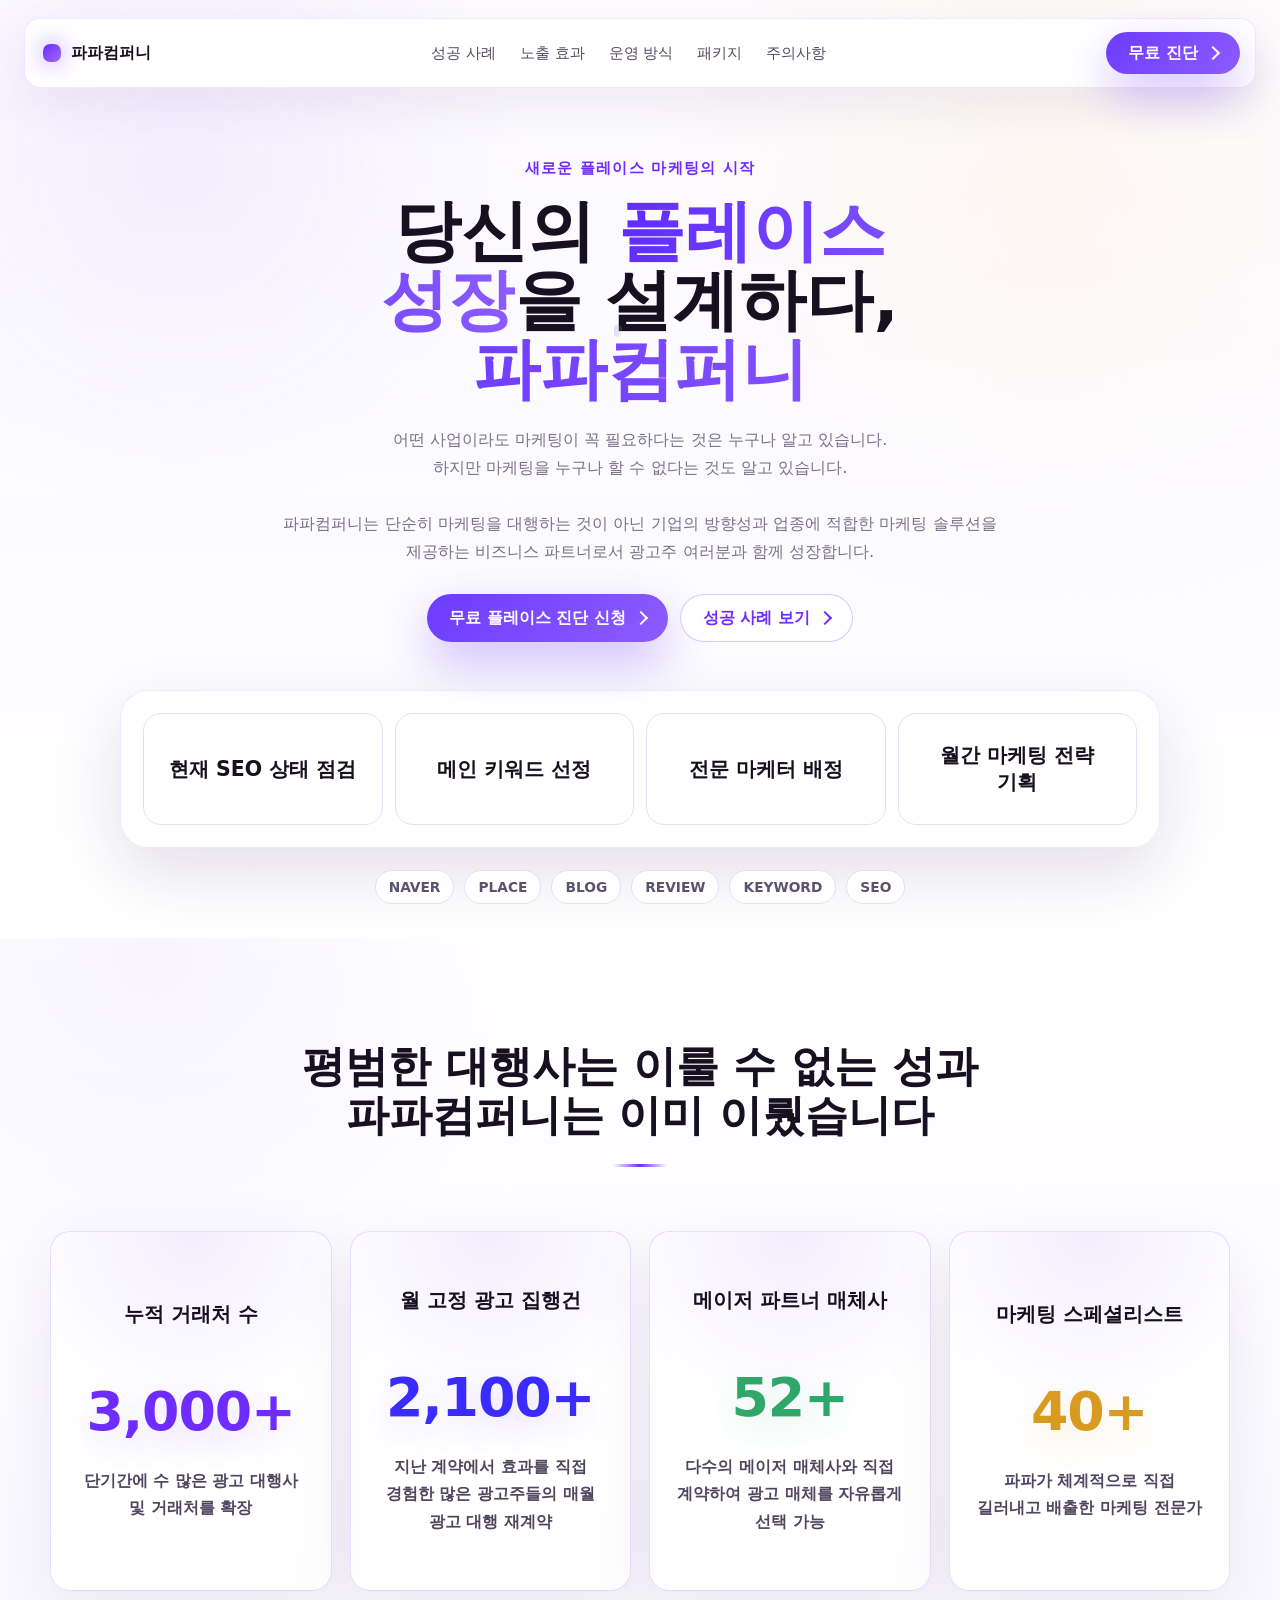
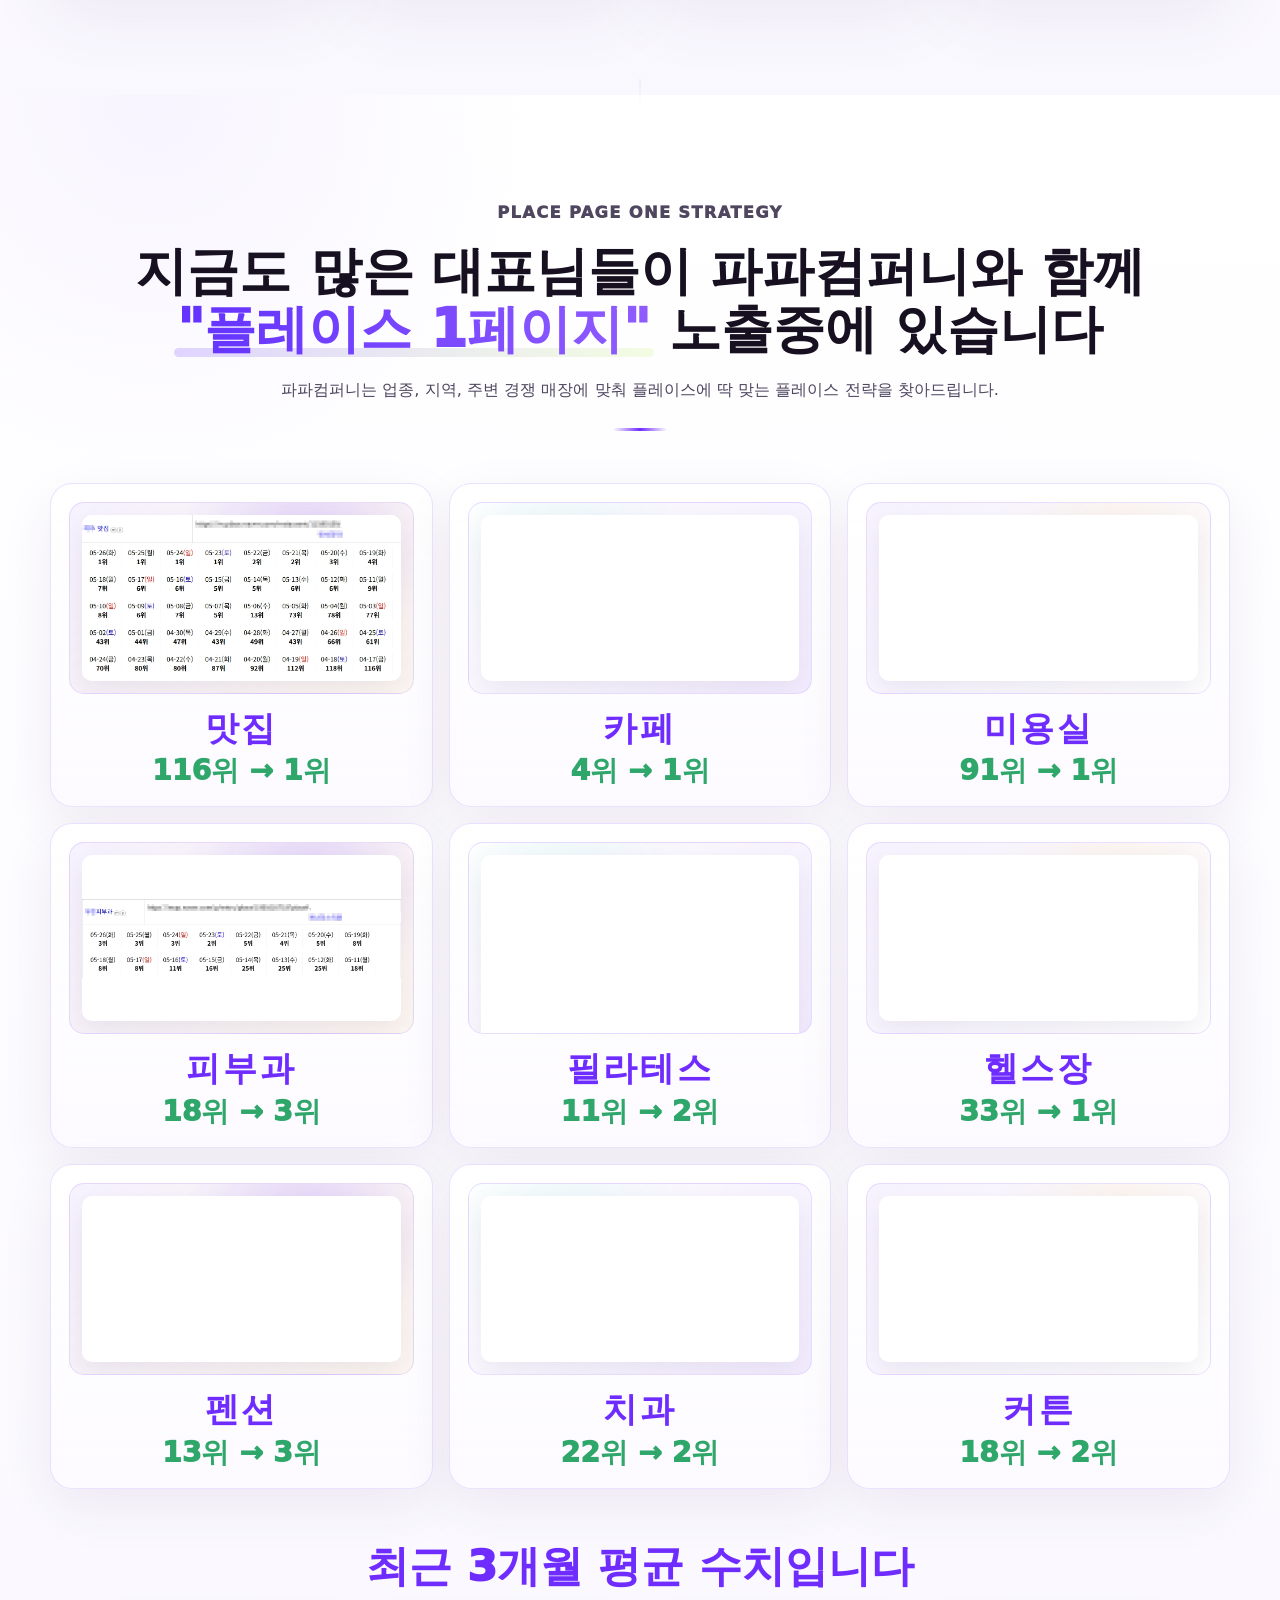
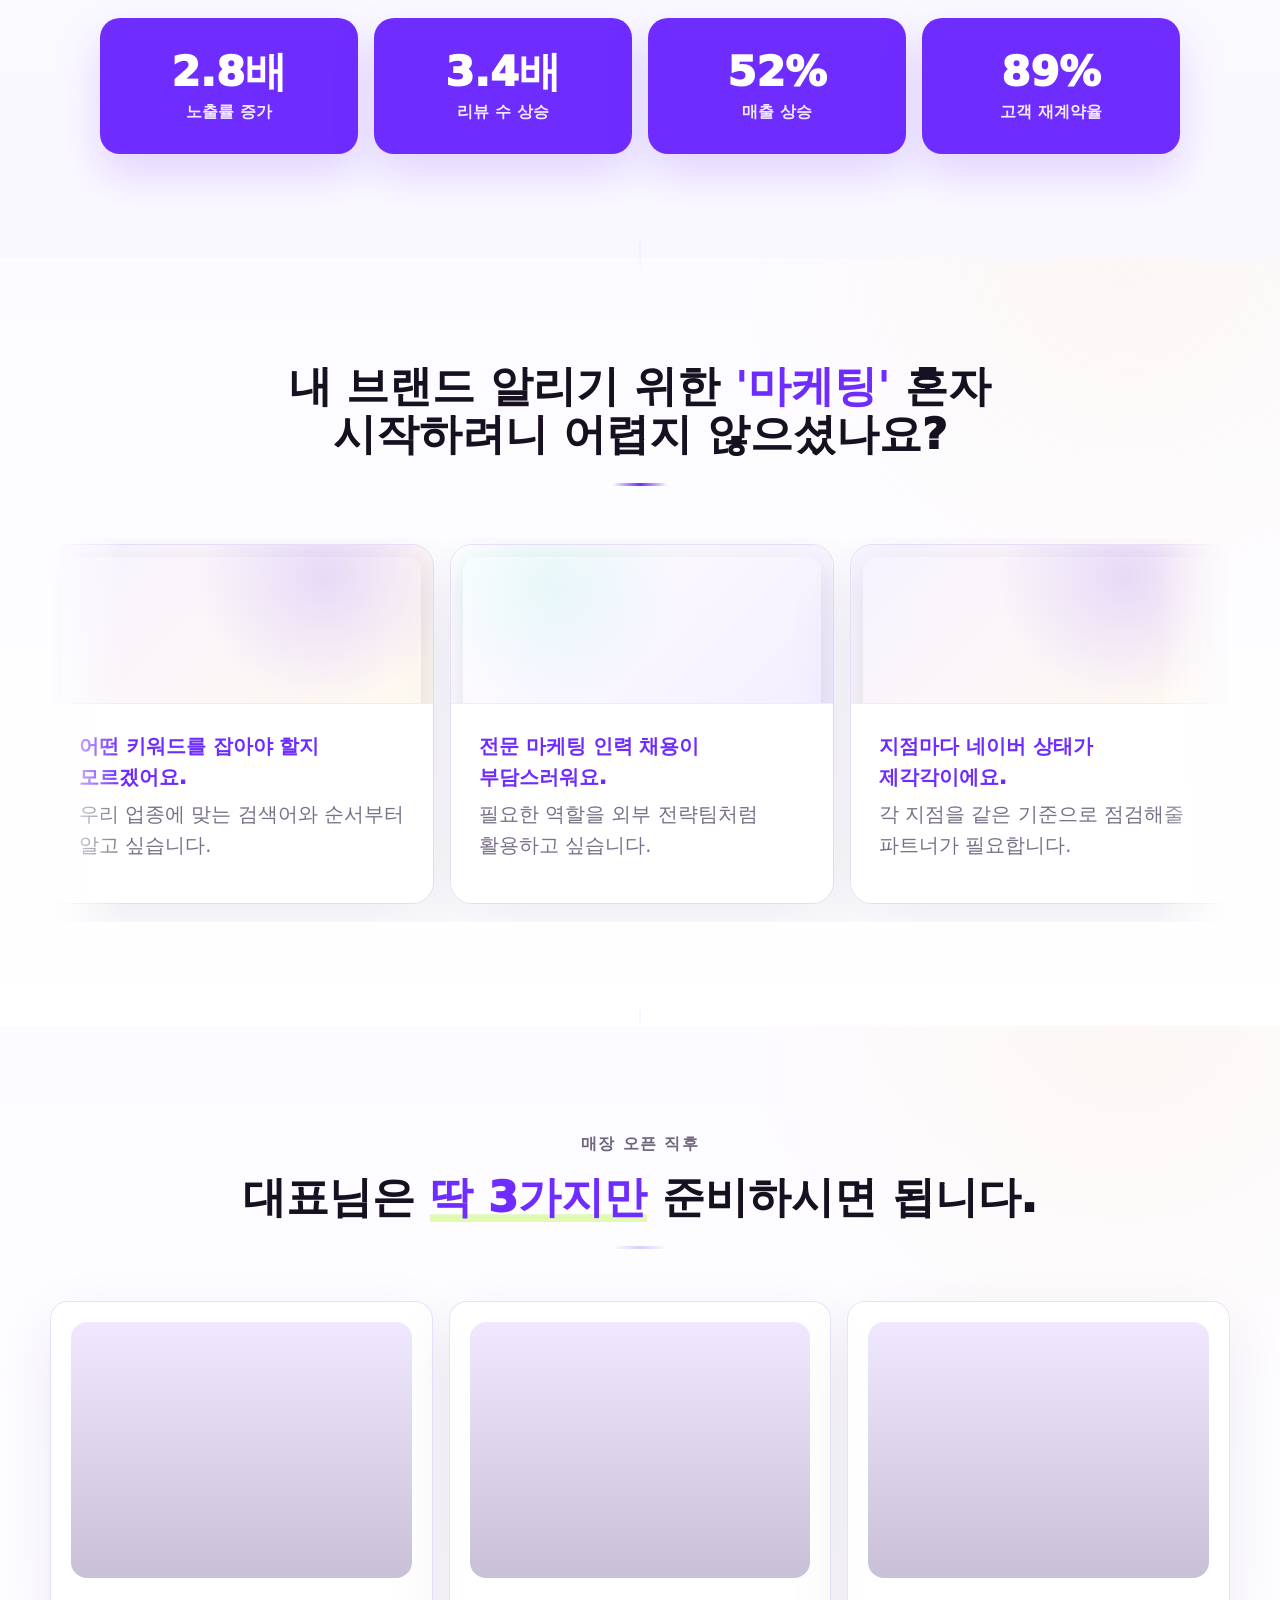
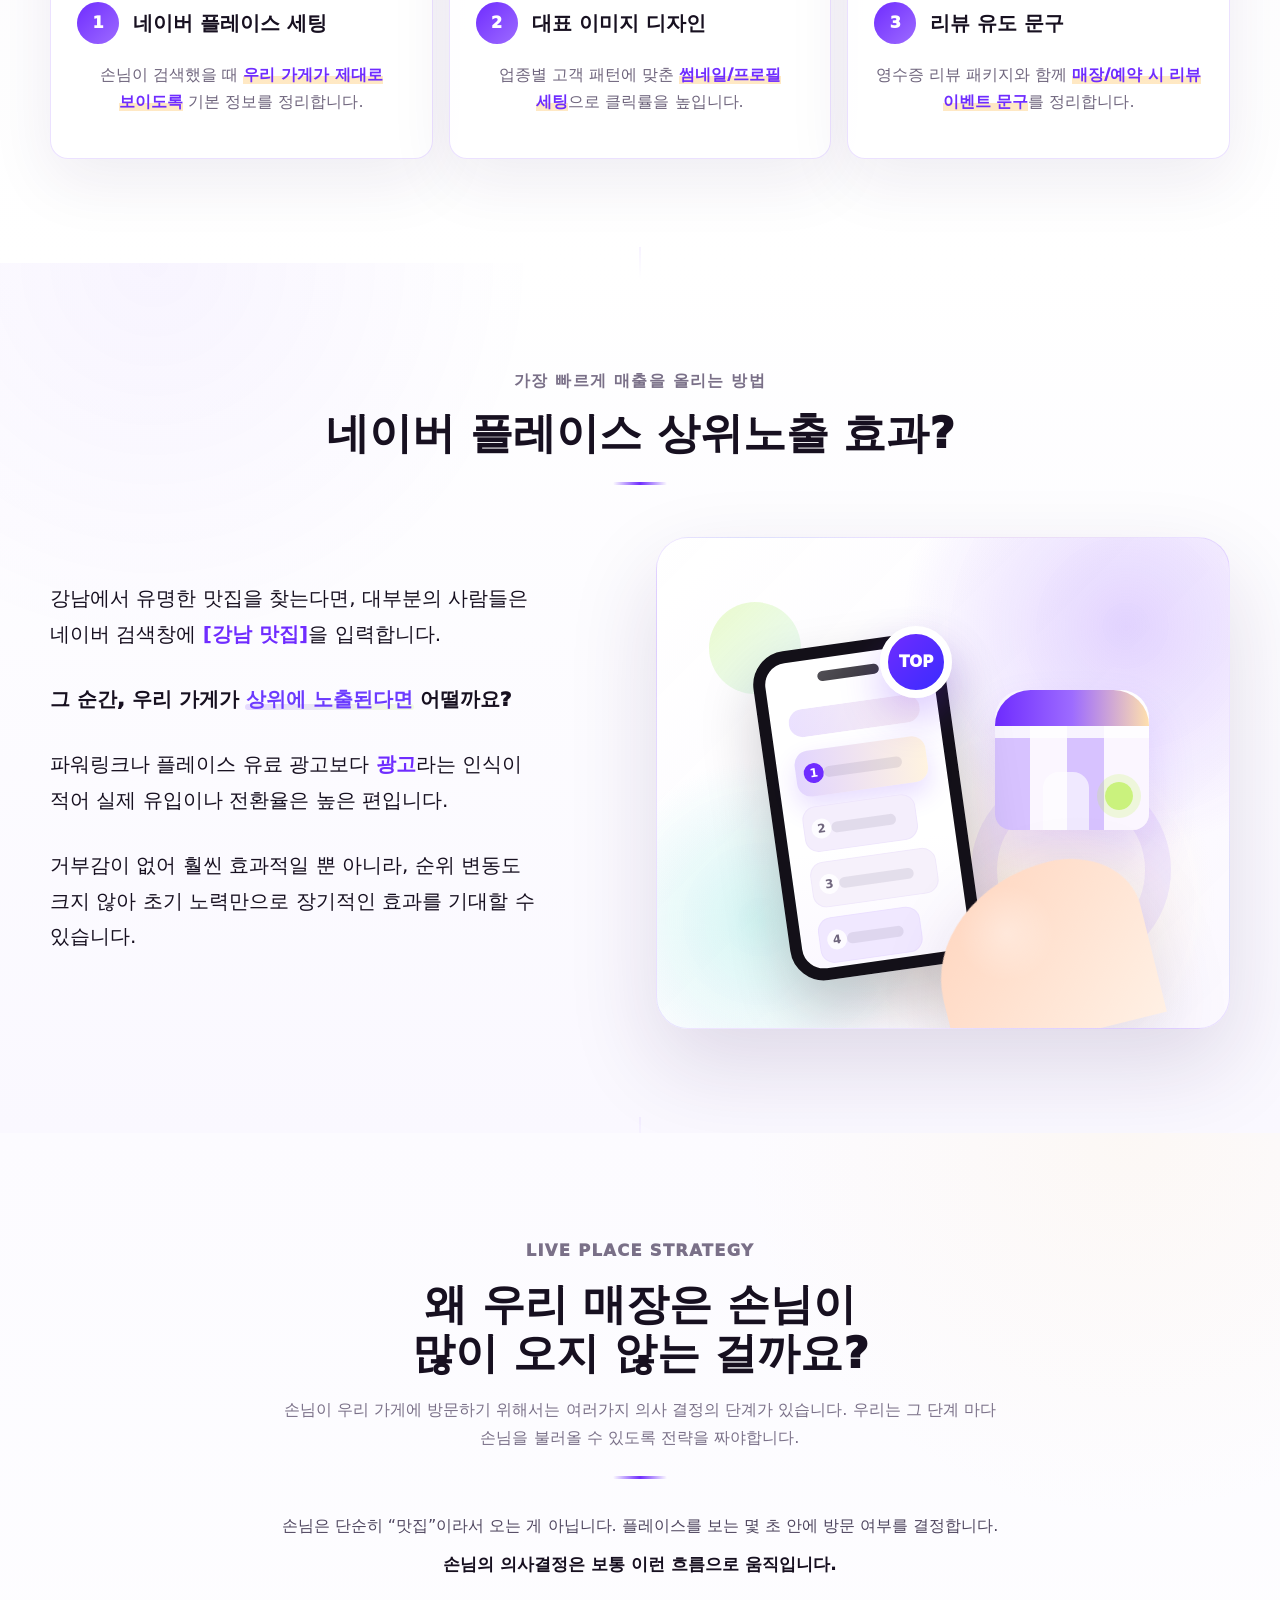
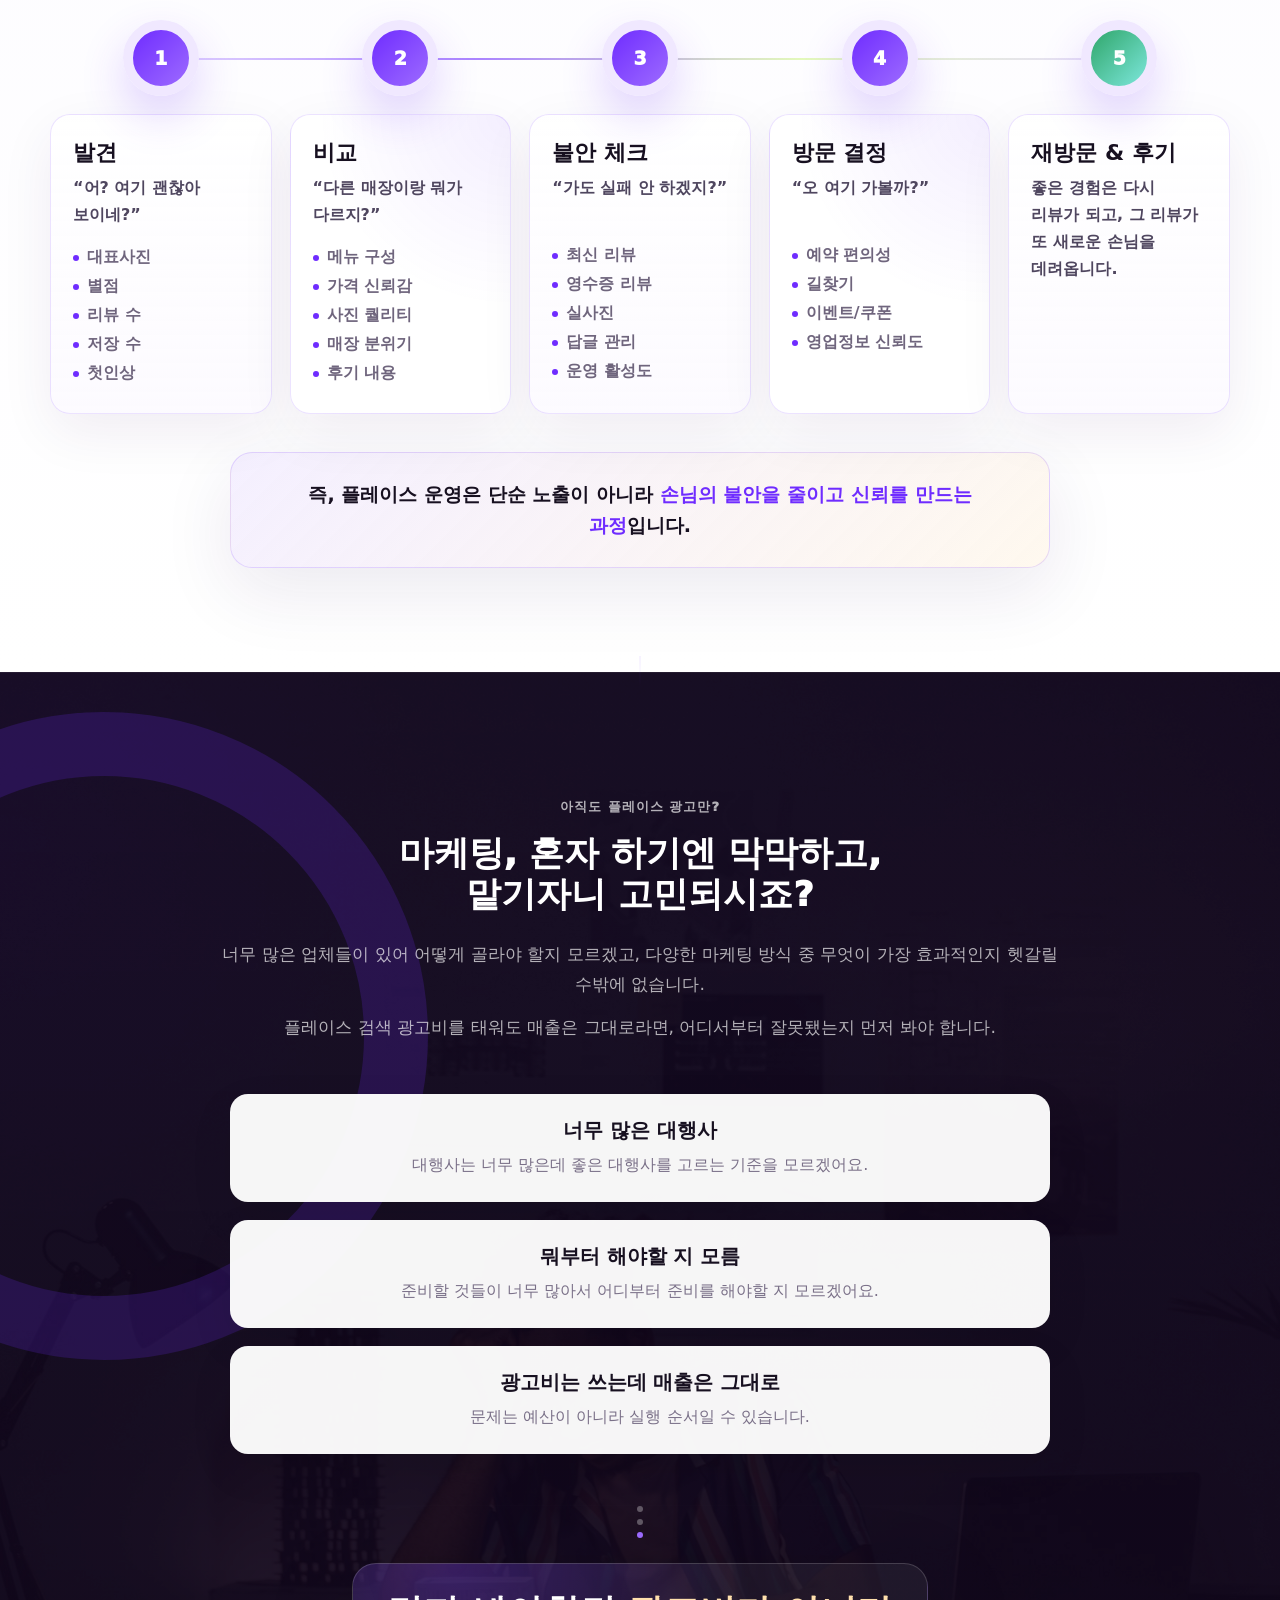
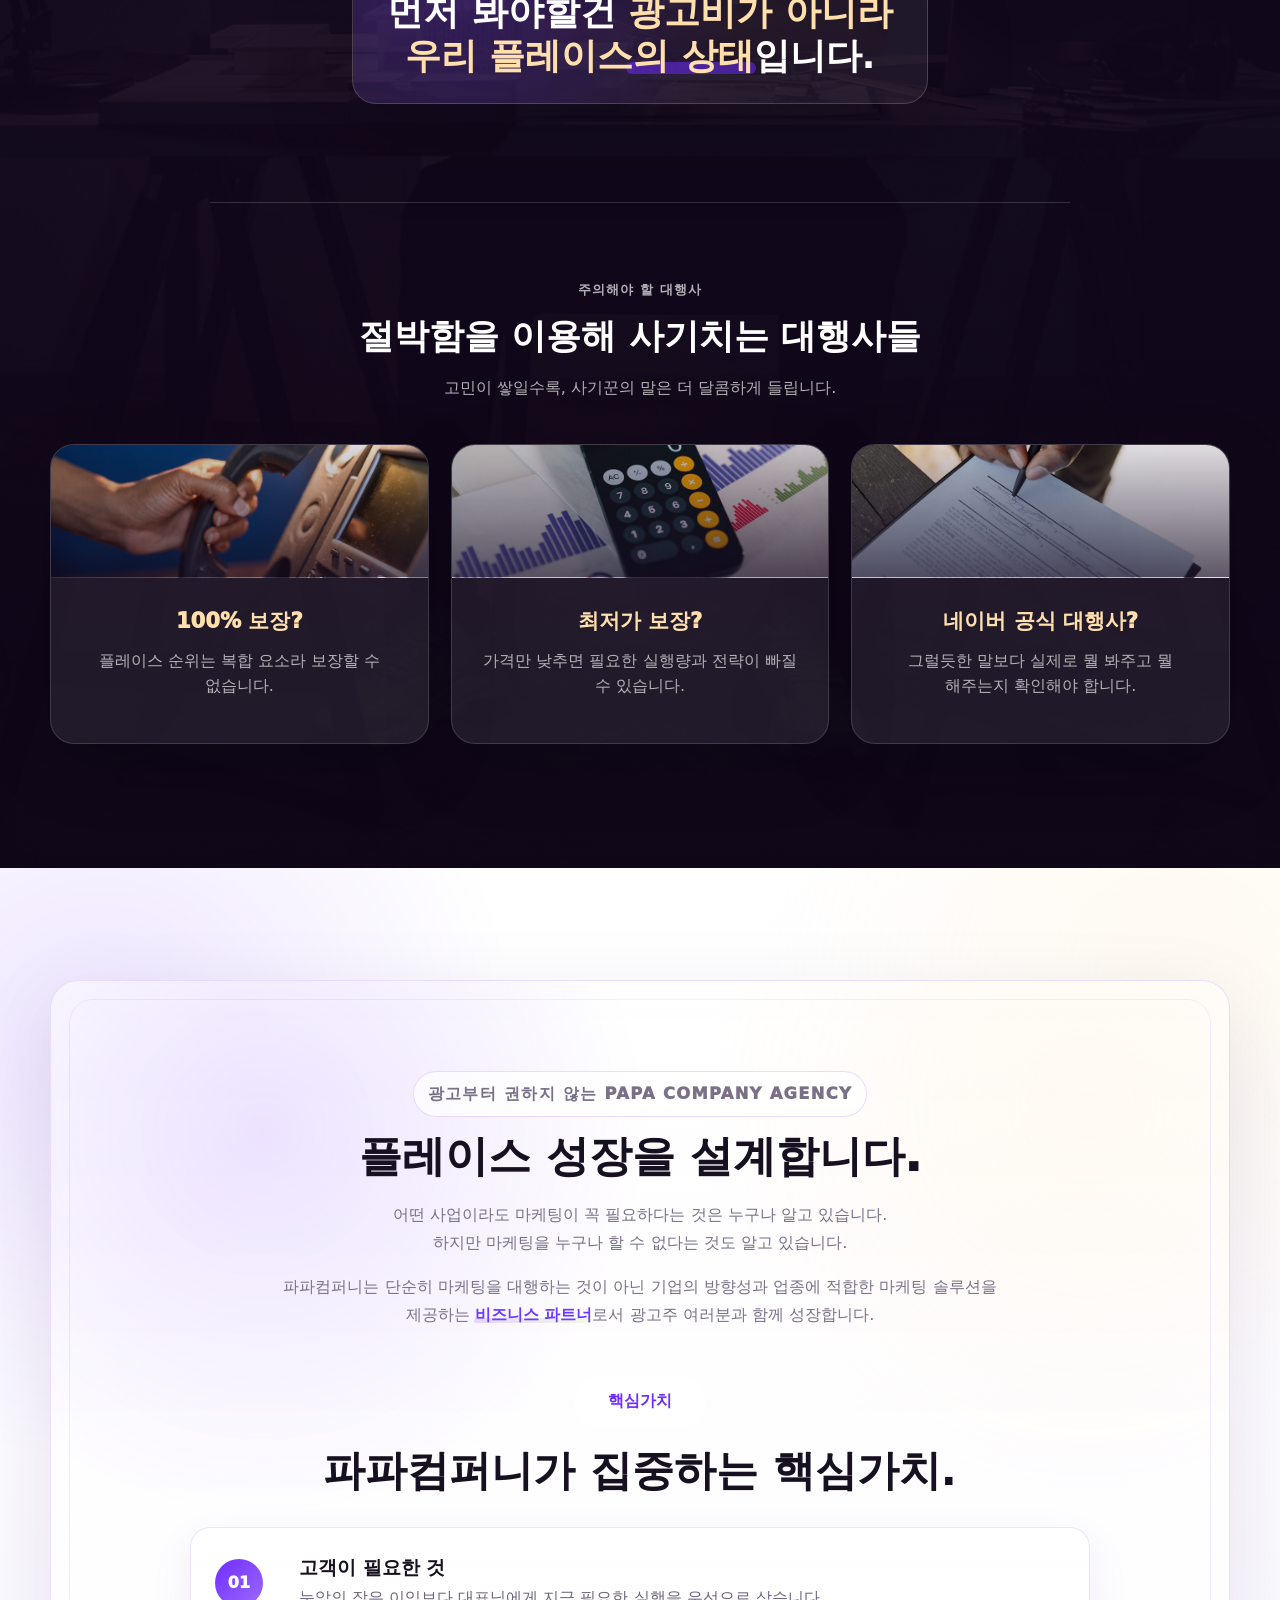
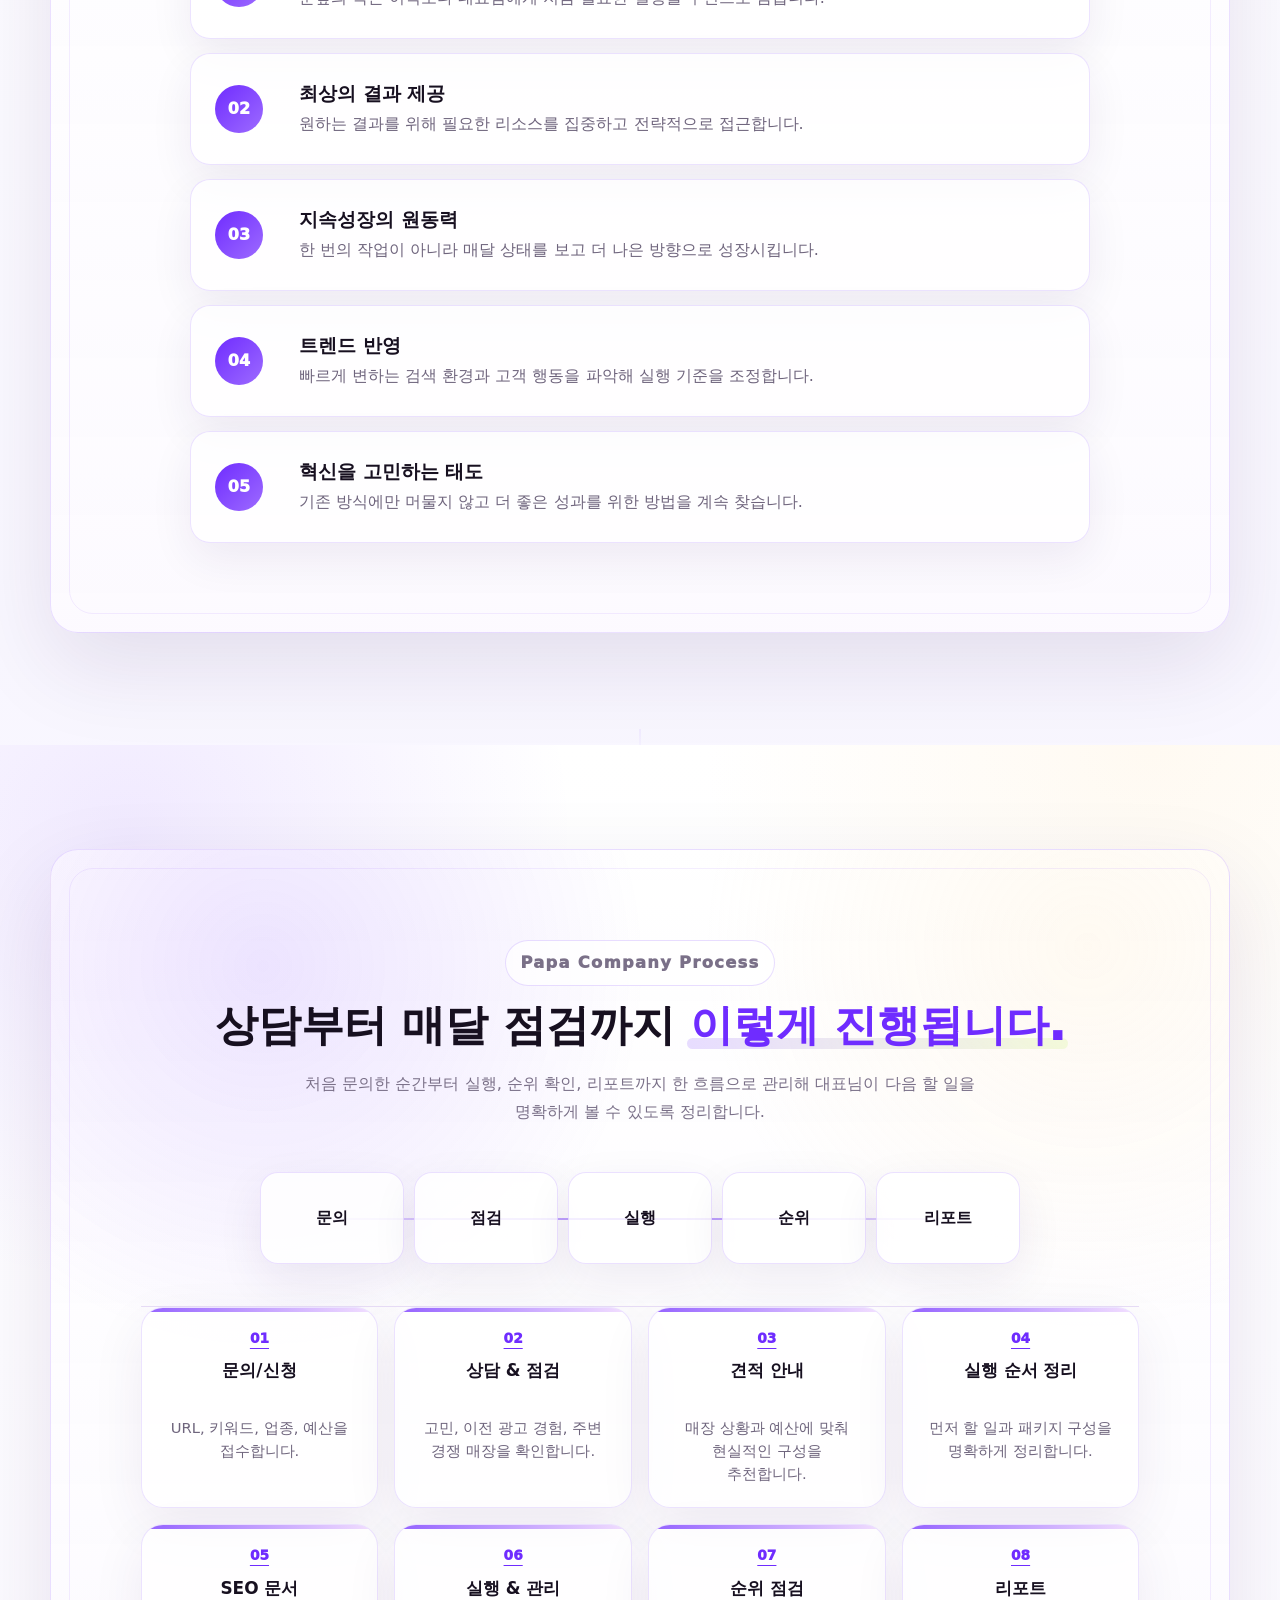
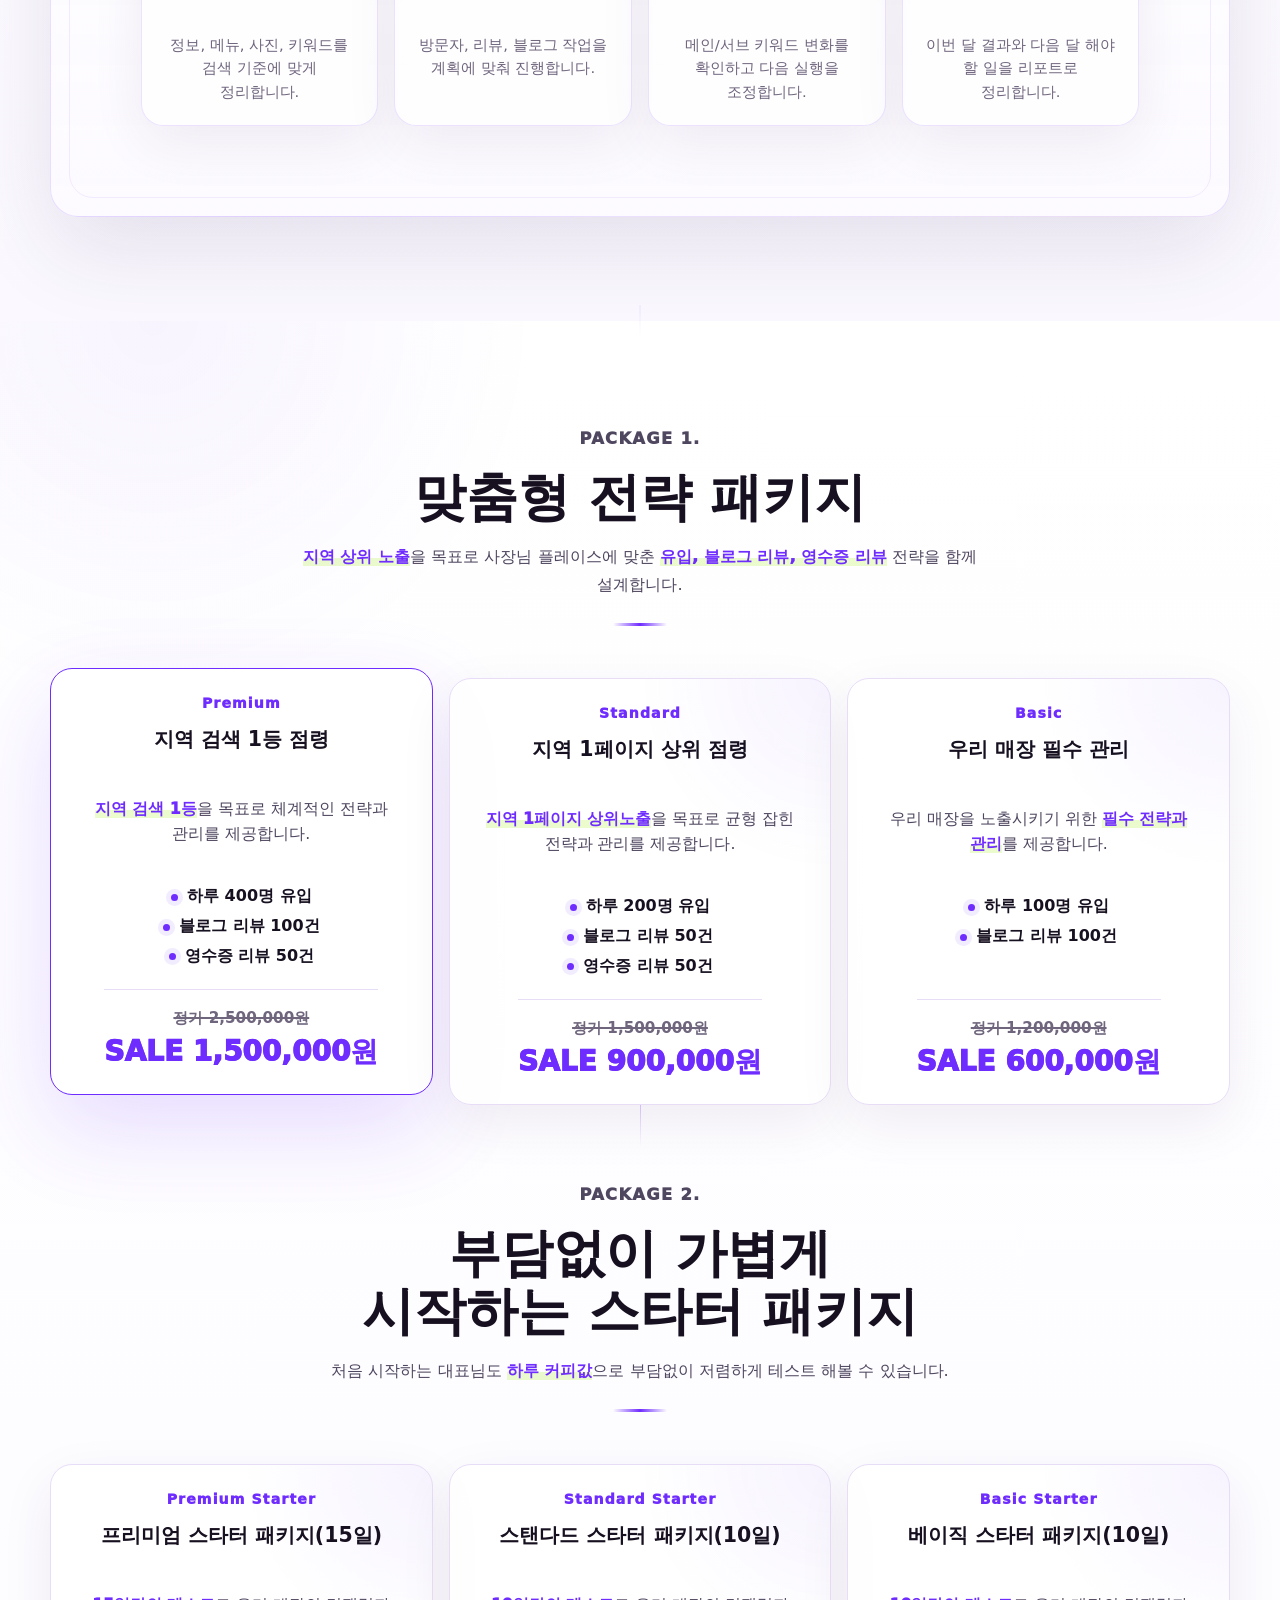
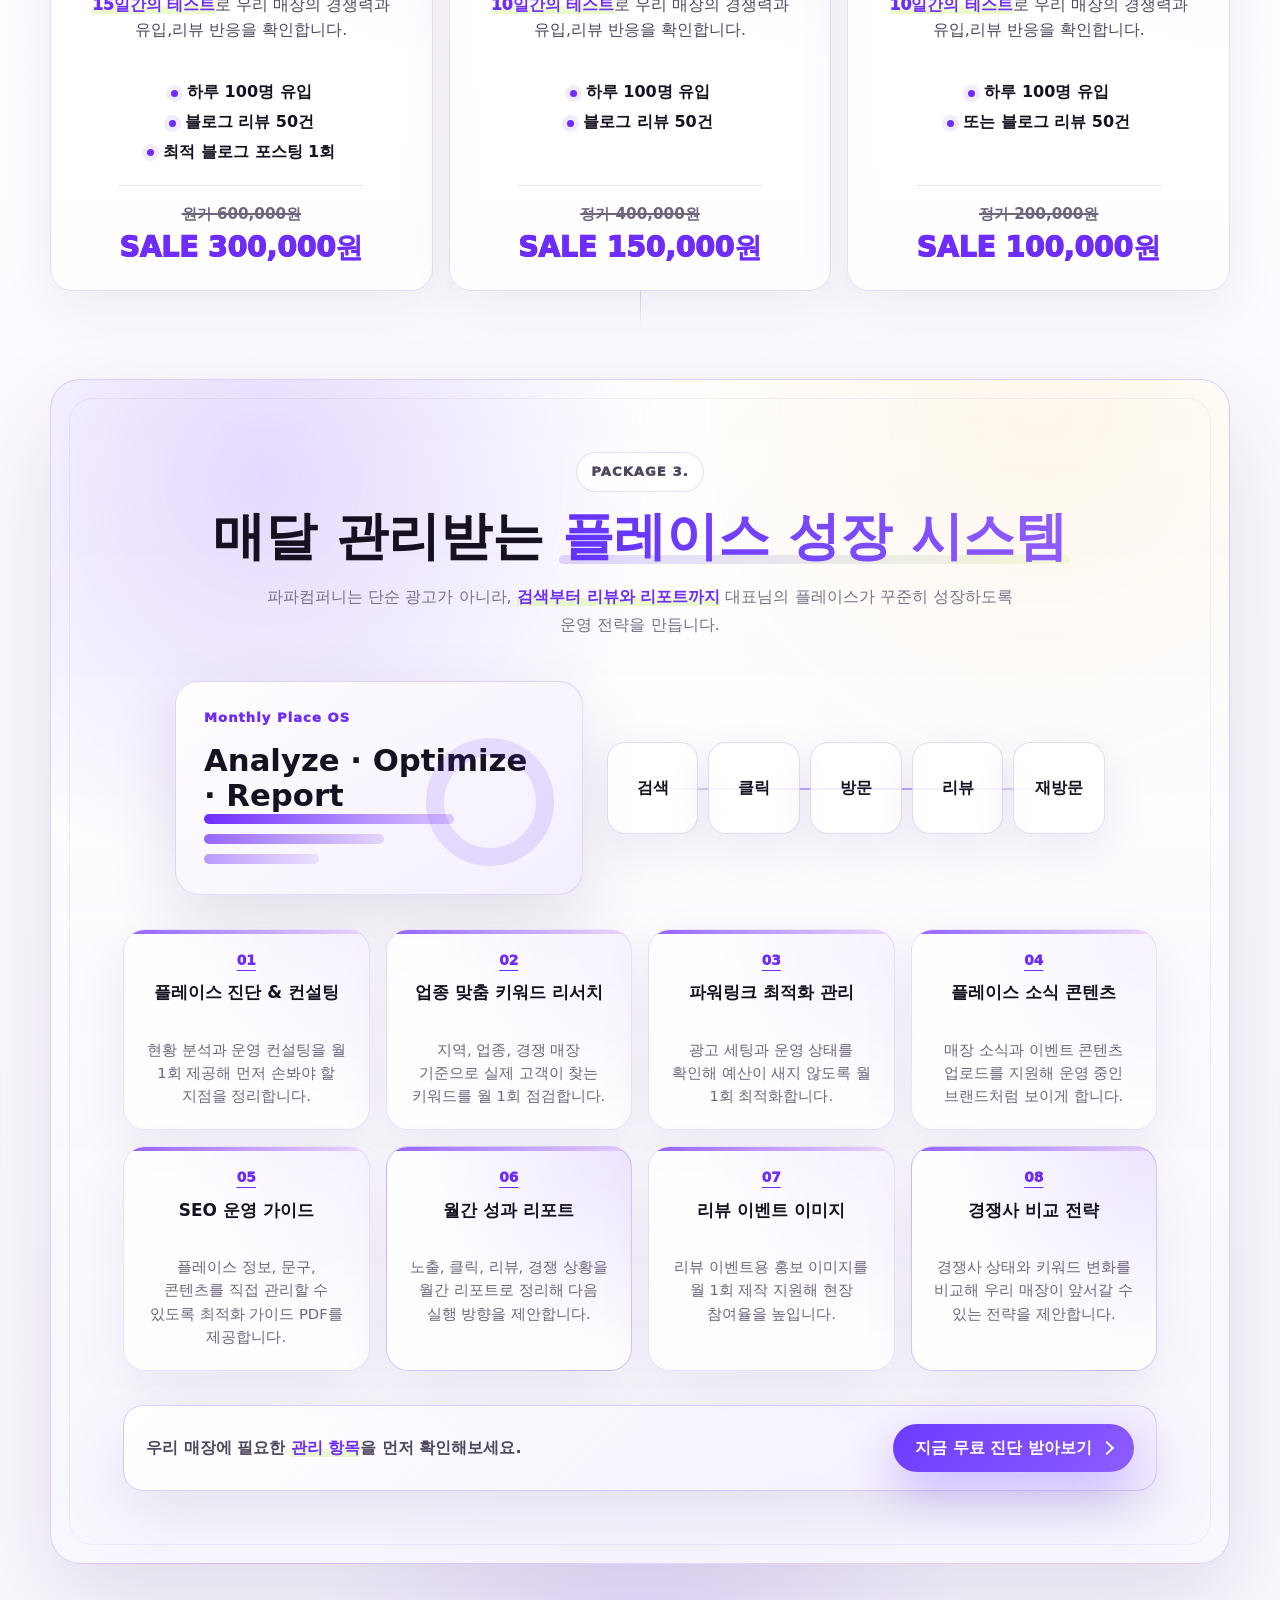
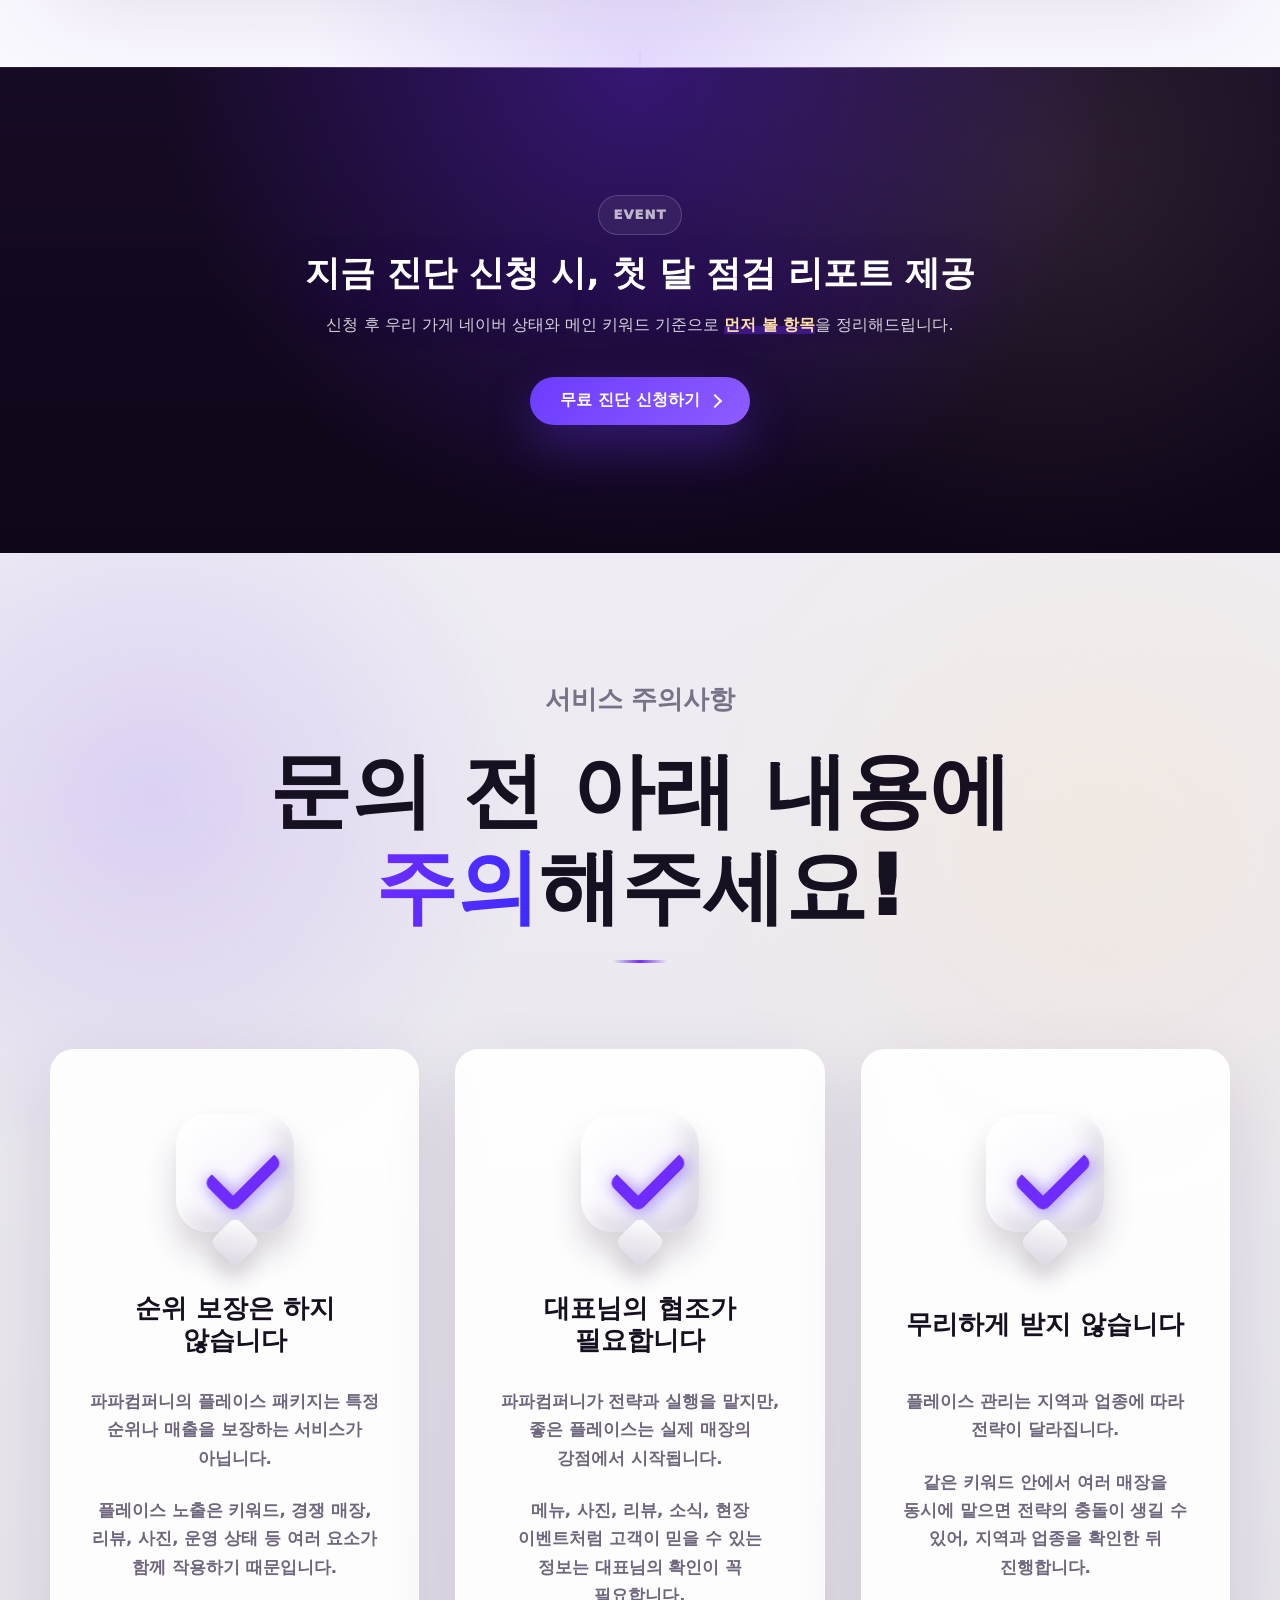
==== commit 3bab9013: "Restore default landing files" ====
--- a/index.html
+++ b/index.html
@@ -3,28 +3,11 @@
   <head>
     <meta charset="UTF-8" />
     <meta name="viewport" content="width=device-width, initial-scale=1.0" />
-    <title>파파컴퍼니 플레이스 전략 대행 v2</title>
+    <title>파파컴퍼니 플레이스 전략 대행 v3</title>
     <meta
       name="description"
       content="파파컴퍼니는 네이버에서 우리 가게가 더 잘 보이고 더 좋아 보이도록 키워드, 리뷰, SEO, 경쟁 매장 상태를 함께 점검합니다."
     />
-    <!-- Meta Pixel Code -->
-    <script>
-      !function(f,b,e,v,n,t,s)
-      {if(f.fbq)return;n=f.fbq=function(){n.callMethod?
-      n.callMethod.apply(n,arguments):n.queue.push(arguments)};
-      if(!f._fbq)f._fbq=n;n.push=n;n.loaded=!0;n.version='2.0';
-      n.queue=[];t=b.createElement(e);t.async=!0;
-      t.src=v;s=b.getElementsByTagName(e)[0];
-      s.parentNode.insertBefore(t,s)}(window, document,'script',
-      'https://connect.facebook.net/en_US/fbevents.js');
-      fbq('init', '1725245972245989');
-      fbq('track', 'PageView');
-    </script>
-    <noscript><img height="1" width="1" style="display:none"
-      src="https://www.facebook.com/tr?id=1725245972245989&ev=PageView&noscript=1"
-    /></noscript>
-    <!-- End Meta Pixel Code -->
     <link rel="stylesheet" href="./styles.css" />
     <script src="./script.js" defer></script>
   </head>
@@ -51,16 +34,14 @@
         <div class="hero-inner">
           <p class="eyebrow">새로운 플레이스 마케팅의 시작</p>
           <h1 id="hero-title">
-            당신의 <span class="text-accent keyword-accent">플레이스 성장</span>을 설계하다,
-            <strong><span class="keyword-accent">파파컴퍼니</span></strong>
+            당신의 <span class="text-accent">플레이스 성장</span>을 설계하다,
+            <strong>파파컴퍼니</strong>
           </h1>
           <p class="hero-copy">
             어떤 사업이라도 마케팅이 꼭 필요하다는 것은 누구나 알고 있습니다.<br>
             하지만 마케팅을 누구나 할 수 없다는 것도 알고 있습니다.<br><br>
-            <span class="keyword-accent">파파컴퍼니</span>는 단순히 마케팅을 대행하는 것이 아닌 기업의
-            <span class="keyword-accent">방향성</span>과
-            <span class="keyword-accent">업종에 적합한 마케팅 솔루션을 제공</span>하는 비즈니스 파트너로서 광고주 여러분과
-            <span class="keyword-accent">함께 성장합니다</span>.
+            파파컴퍼니는 단순히 마케팅을 대행하는 것이 아닌 기업의 방향성과 업종에 적합한
+            마케팅 솔루션을 제공하는 비즈니스 파트너로서 광고주 여러분과 함께 성장합니다.
           </p>
           <div class="hero-actions">
             <a class="button button-primary" href="#consult">무료 플레이스 진단 신청</a>
@@ -97,7 +78,7 @@
             <p class="eyebrow">PLACE PAGE ONE STRATEGY</p>
             <h2>
               지금도 많은 대표님들이 파파컴퍼니와 함께<br />
-              <span class="text-accent keyword-accent">"플레이스 1페이지"</span> 노출중에 있습니다
+              <span class="text-accent">"플레이스 1페이지"</span> 노출중에 있습니다
             </h2>
             <p>
               파파컴퍼니는 업종, 지역, 주변 경쟁 매장에 맞춰
@@ -131,16 +112,16 @@
         <div class="shell">
           <div class="section-head center">
             <p class="eyebrow">LIVE PLACE STRATEGY</p>
-            <h2>왜 <span class="keyword-accent">우리 매장</span>은 손님이 <span class="keyword-accent">많이</span> 오지 않는 걸까요?</h2>
+            <h2>왜 우리 매장은 손님이 많이 오지 않는 걸까요?</h2>
             <p>
-              손님이 우리 가게에 방문하기 위해서는 <span class="keyword-accent">여러가지 의사결정 단계</span>가 있습니다.
+              손님이 우리 가게에 방문하기 위해서는 여러가지 의사 결정의 단계가 있습니다.
               우리는 그 단계 마다 손님을 불러올 수 있도록 전략을 짜야합니다.
             </p>
           </div>
           <div class="decision-intro">
             <p>
               손님은 단순히 “맛집”이라서 오는 게 아닙니다.
-              플레이스를 보는 <span class="keyword-accent">몇 초 안에 방문 여부</span>를 <span class="keyword-accent">결정</span>합니다.
+              플레이스를 보는 몇 초 안에 방문 여부를 결정합니다.
             </p>
             <strong>손님의 의사결정은 보통 이런 흐름으로 움직입니다.</strong>
           </div>
@@ -151,11 +132,11 @@
                 <h3>발견</h3>
                 <p>“어? 여기 괜찮아 보이네?”</p>
                 <ul>
-                  <li><span class="keyword-accent">대표사진</span></li>
-                  <li><span class="keyword-accent">별점</span></li>
-                  <li><span class="keyword-accent">리뷰 수</span></li>
-                  <li><span class="keyword-accent">저장 수</span></li>
-                  <li><span class="keyword-accent">첫인상</span></li>
+                  <li>대표사진</li>
+                  <li>별점</li>
+                  <li>리뷰 수</li>
+                  <li>저장 수</li>
+                  <li>첫인상</li>
                 </ul>
               </div>
             </article>
@@ -165,9 +146,9 @@
                 <h3>비교</h3>
                 <p>“다른 매장이랑 뭐가 다르지?”</p>
                 <ul>
-                  <li><span class="keyword-accent">메뉴 구성</span></li>
-                  <li><span class="keyword-accent">가격 신뢰감</span></li>
-                  <li><span class="keyword-accent">사진 퀄리티</span></li>
+                  <li>메뉴 구성</li>
+                  <li>가격 신뢰감</li>
+                  <li>사진 퀄리티</li>
                   <li>매장 분위기</li>
                   <li>후기 내용</li>
                 </ul>
@@ -193,7 +174,7 @@
                 <h3>방문 결정</h3>
                 <p>“오 여기 가볼까?”</p>
                 <ul>
-                  <li><span class="keyword-accent">예약 편의성</span></li>
+                  <li>예약 편의성</li>
                   <li>길찾기</li>
                   <li>이벤트/쿠폰</li>
                   <li>영업정보 신뢰도</li>
@@ -225,12 +206,12 @@
           </div>
           <div class="who-carousel" aria-label="마케팅이 필요한 대표님 유형">
             <div class="who-track">
-              <article class="who-card"><div class="who-image"><img src="./assets/who/who-keyword-analytics.jpeg" alt="검색 키워드 분석 화면" loading="lazy" decoding="async"></div><p><strong class="keyword-accent">어떤 키워드</strong>를 잡아야 할지 모르겠어요. 우리 업종에 맞는 검색어와 순서부터 알고 싶습니다.</p></article>
-              <article class="who-card"><div class="who-image"><img src="./assets/who/who-strategy-team.jpeg" alt="마케팅 전략 회의" loading="lazy" decoding="async"></div><p><strong class="keyword-accent">전문 마케팅 인력</strong> 채용이 부담스러워요. 필요한 역할을 외부 전략팀처럼 활용하고 싶습니다.</p></article>
-              <article class="who-card"><div class="who-image"><img src="./assets/who/who-branch-store.jpeg" alt="매장 지점 관리" loading="lazy" decoding="async"></div><p>지점마다 <strong class="keyword-accent">네이버 상태</strong>가 제각각이에요. 각 지점을 같은 기준으로 점검해줄 파트너가 필요합니다.</p></article>
-              <article class="who-card"><div class="who-image"><img src="./assets/who/who-busy-owner.jpeg" alt="바쁜 매장 운영자" loading="lazy" decoding="async"></div><p><strong class="keyword-accent">마케팅까지 어렵습니다.</strong> 방향을 잡고 이끌어줄 업체가 필요합니다.</p></article>
-              <article class="who-card"><div class="who-image"><img src="./assets/who/who-budget-check.jpeg" alt="마케팅 예산 점검" loading="lazy" decoding="async"></div><p><strong class="keyword-accent">견적 비용</strong>이 천차만별이라 불안해요. 예산 범위에 맞는 합리적인 비용만 지불하고 싶습니다.</p></article>
-              <article class="who-card"><div class="who-image"><img src="./assets/who/who-monthly-plan.jpeg" alt="월간 마케팅 실행 계획" loading="lazy" decoding="async"></div><p><strong class="keyword-accent">한 번 세팅하고 끝나는 대행</strong>은 불안해요. 매달 상태를 보고 다음 할 일을 정리해줄 파트너가 필요합니다.</p></article>
+              <article class="who-card"><div class="who-image"><img src="./assets/who/who-keyword-analytics.jpeg" alt="검색 키워드 분석 화면" loading="lazy" decoding="async"></div><p><strong>어떤 키워드를 잡아야 할지 모르겠어요.</strong> 우리 업종에 맞는 검색어와 순서부터 알고 싶습니다.</p></article>
+              <article class="who-card"><div class="who-image"><img src="./assets/who/who-strategy-team.jpeg" alt="마케팅 전략 회의" loading="lazy" decoding="async"></div><p><strong>전문 마케팅 인력 채용이 부담스러워요.</strong> 필요한 역할을 외부 전략팀처럼 활용하고 싶습니다.</p></article>
+              <article class="who-card"><div class="who-image"><img src="./assets/who/who-branch-store.jpeg" alt="매장 지점 관리" loading="lazy" decoding="async"></div><p><strong>지점마다 네이버 상태가 제각각이에요.</strong> 각 지점을 같은 기준으로 점검해줄 파트너가 필요합니다.</p></article>
+              <article class="who-card"><div class="who-image"><img src="./assets/who/who-busy-owner.jpeg" alt="바쁜 매장 운영자" loading="lazy" decoding="async"></div><p><strong>가게 운영도 바빠 마케팅까지 어렵습니다.</strong> 방향을 잡고 이끌어줄 업체가 필요합니다.</p></article>
+              <article class="who-card"><div class="who-image"><img src="./assets/who/who-budget-check.jpeg" alt="마케팅 예산 점검" loading="lazy" decoding="async"></div><p><strong>견적 비용이 천차만별이라 불안해요.</strong> 예산 범위에 맞는 합리적인 비용만 지불하고 싶습니다.</p></article>
+              <article class="who-card"><div class="who-image"><img src="./assets/who/who-monthly-plan.jpeg" alt="월간 마케팅 실행 계획" loading="lazy" decoding="async"></div><p><strong>한 번 세팅하고 끝나는 대행은 불안해요.</strong> 매달 상태를 보고 다음 할 일을 정리해줄 파트너가 필요합니다.</p></article>
             </div>
           </div>
         </div>
@@ -246,18 +227,18 @@
             <div class="effect-copy">
               <p>
                 강남에서 유명한 맛집을 찾는다면,
-                대부분의 사람들은 네이버 검색창에 <strong class="keyword-accent">[강남 맛집]</strong>을 입력합니다.
+                대부분의 사람들은 네이버 검색창에 <strong>[강남 맛집]</strong>을 입력합니다.
               </p>
             <p class="effect-question">
-                그 순간, 우리 가게가 <span class="text-accent keyword-accent">상위에 노출된다면</span> 어떨까요?
-              </p>
-              <p>
-                파워링크나 플레이스 유료 광고보다 <strong class="keyword-accent">광고라는 인식이 적어</strong>
-                <span class="keyword-accent">실제 유입이나 전환율은 높은 편</span>입니다.
+                그 순간, 우리 가게가 <span class="text-accent">상위에 노출된다면</span> 어떨까요?
+              </p>
+              <p>
+                파워링크나 플레이스 유료 광고보다 <strong>광고</strong>라는 인식이 적어
+                실제 유입이나 전환율은 높은 편입니다.
               </p>
               <p>
                 거부감이 없어 훨씬 효과적일 뿐 아니라,
-                순위 변동도 크지 않아 초기 노력만으로 <span class="keyword-accent">장기적인 효과를 기대할 수 있습니다</span>.
+                순위 변동도 크지 않아 초기 노력만으로 장기적인 효과를 기대할 수 있습니다.
               </p>
             </div>
             <div class="effect-visual" aria-label="네이버 플레이스 상위노출 예시 이미지 영역">
@@ -285,7 +266,7 @@
           <div class="brand-system-panel">
             <div class="brand-system-head">
               <p class="eyebrow">광고부터 권하지 않는 PAPA COMPANY AGENCY</p>
-              <h2><span class="keyword-accent">플레이스</span> 성장을 <span class="keyword-accent">설계</span>합니다.</h2>
+              <h2>플레이스 성장을 설계합니다.</h2>
               <p>
                 어떤 사업이라도 마케팅이 꼭 필요하다는 것은 누구나 알고 있습니다.<br />
                 하지만 마케팅을 누구나 할 수 없다는 것도 알고 있습니다.
@@ -308,35 +289,35 @@
                   <span>01</span>
                   <div>
                     <h3>고객이 필요한 것</h3>
-                    <p>눈앞의 작은 이익보다 대표님에게 <span class="keyword-accent">지금 필요한 실행</span>을 우선으로 삼습니다.</p>
+                    <p>눈앞의 작은 이익보다 대표님에게 지금 필요한 실행을 우선으로 삼습니다.</p>
                   </div>
                 </article>
                 <article>
                   <span>02</span>
                   <div>
                     <h3>최상의 결과 제공</h3>
-                    <p>원하는 결과를 위해 필요한 리소스를 집중하고 <span class="keyword-accent">전략적 접근</span>합니다.</p>
+                    <p>원하는 결과를 위해 필요한 리소스를 집중하고 전략적으로 접근합니다.</p>
                   </div>
                 </article>
                 <article>
                   <span>03</span>
                   <div>
                     <h3>지속성장의 원동력</h3>
-                    <p>한 번의 작업이 아니라 매달 상태를 보고 <span class="keyword-accent">더 나은 방향으로 성장</span>시킵니다.</p>
+                    <p>한 번의 작업이 아니라 매달 상태를 보고 더 나은 방향으로 성장시킵니다.</p>
                   </div>
                 </article>
                 <article>
                   <span>04</span>
                   <div>
                     <h3>트렌드 반영</h3>
-                    <p>빠르게 변하는 <span class="keyword-accent">검색 환경과 고객 행동</span>을 파악해 실행 기준을 조정합니다.</p>
+                    <p>빠르게 변하는 검색 환경과 고객 행동을 파악해 실행 기준을 조정합니다.</p>
                   </div>
                 </article>
                 <article>
                   <span>05</span>
                   <div>
                     <h3>혁신을 고민하는 태도</h3>
-                    <p>기존 방식에만 머물지 않고 더 좋은 성과를 위한 <span class="keyword-accent">방법을 계속 찾습니다</span>.</p>
+                    <p>기존 방식에만 머물지 않고 더 좋은 성과를 위한 방법을 계속 찾습니다.</p>
                   </div>
                 </article>
               </div>
@@ -354,17 +335,17 @@
             <article>
               <figure class="step-image"><img src="./assets/process/step-place-setup.jpeg" alt="매장 운영자가 태블릿으로 매장 정보를 확인하는 모습" loading="lazy" decoding="async" /></figure>
               <div class="step-title-row"><span>1</span><h3>네이버 플레이스 세팅</h3></div>
-              <p>손님이 검색했을 때 <strong class="keyword-accent">우리 가게가 제대로 보이도록</strong> 기본 정보를 정리합니다.</p>
+              <p>손님이 검색했을 때 <strong>우리 가게가 제대로 보이도록</strong> 기본 정보를 정리합니다.</p>
             </article>
             <article>
               <figure class="step-image"><img src="./assets/process/step-hero-image-design.jpeg" alt="음식점 대표 이미지를 촬영하는 모습" loading="lazy" decoding="async" /></figure>
               <div class="step-title-row"><span>2</span><h3>대표 이미지 디자인</h3></div>
-              <p>업종별 고객 패턴에 맞춘 <strong class="keyword-accent">썸네일/프로필 세팅</strong>으로 클릭률을 높입니다.</p>
+              <p>업종별 고객 패턴에 맞춘 <strong>썸네일/프로필 세팅</strong>으로 클릭률을 높입니다.</p>
             </article>
             <article>
               <figure class="step-image"><img src="./assets/process/step-review-receipt.jpeg" alt="영수증을 확인하며 리뷰 이벤트 문구를 준비하는 모습" loading="lazy" decoding="async" /></figure>
               <div class="step-title-row"><span>3</span><h3>리뷰 유도 문구</h3></div>
-              <p>영수증 리뷰 패키지와 함께 <strong class="keyword-accent">매장/예약 시 리뷰 이벤트 문구</strong>를 정리합니다.</p>
+              <p>영수증 리뷰 패키지와 함께 <strong>매장/예약 시 리뷰 이벤트 문구</strong>를 정리합니다.</p>
             </article>
           </div>
         </div>
@@ -374,30 +355,30 @@
         <div class="shell">
           <div class="section-head center">
             <h2>
-              평범한 대행사는 <span class="keyword-accent">이룰 수 없는 성과</span><br />
-              <span class="keyword-accent">파파컴퍼니</span>는 이미 이뤘습니다
+              평범한 대행사는 이룰 수 없는 성과<br />
+              파파컴퍼니는 이미 이뤘습니다
             </h2>
           </div>
           <div class="number-grid">
             <article>
               <h3>누적 거래처 수</h3>
-              <strong class="keyword-accent">3,000+</strong>
+              <strong>3,000+</strong>
               <p>단기간에 수 많은 광고 대행사 및 거래처를 확장</p>
             </article>
             <article>
               <h3>월 고정 광고 집행건</h3>
-              <strong class="keyword-accent">2,100+</strong>
-              <p>지난 계약에서 효과를 직접 경험한 많은 광고주들의 매월 광고 대행 <span class="keyword-accent">재계약</span></p>
+              <strong>2,100+</strong>
+              <p>지난 계약에서 효과를 직접 경험한 많은 광고주들의 매월 광고 대행 재계약</p>
             </article>
             <article>
               <h3>메이저 파트너 매체사</h3>
-              <strong class="keyword-accent">52+</strong>
+              <strong>52+</strong>
               <p>다수의 메이저 매체사와 직접 계약하여 광고 매체를 자유롭게 선택 가능</p>
             </article>
             <article>
               <h3>마케팅 스페셜리스트</h3>
-              <strong class="keyword-accent">40+</strong>
-              <p>파파가 체계적으로 직접 길러내고 배출한 <span class="keyword-accent">마케팅 전문가</span></p>
+              <strong>40+</strong>
+              <p>파파가 체계적으로 직접 길러내고 배출한 마케팅 전문가</p>
             </article>
           </div>
         </div>
@@ -408,7 +389,7 @@
           <div class="question-hero">
             <div class="question-lead">
               <p class="eyebrow">아직도 플레이스 광고만?</p>
-              <h2><span class="keyword-accent">마케팅</span>, 혼자 하기엔 <span class="keyword-accent">막막</span>하고, 맡기자니 <span class="keyword-accent">고민</span>되시죠?</h2>
+              <h2>마케팅, 혼자 하기엔 막막하고, 맡기자니 고민되시죠?</h2>
             </div>
             <div class="question-copy">
               <p>
@@ -422,13 +403,13 @@
             </div>
           </div>
           <div class="question-grid">
-            <article><h3>너무 많은 대행사</h3><p>대행사는 너무 많은데 좋은 <span class="keyword-accent">대행사를 고르는 기준</span>을 모르겠어요.</p></article>
-            <article><h3>뭐부터 해야할 지 모름</h3><p>준비할 것들이 너무 많아서 <span class="keyword-accent">어디부터 준비</span>를 해야할 지 모르겠어요.</p></article>
-            <article><h3>광고비는 쓰는데 매출은 그대로</h3><p><span class="keyword-accent">문제</span>는 예산이 아니라 <span class="keyword-accent">실행 순서</span>일 수 있습니다.</p></article>
+            <article><h3>너무 많은 대행사</h3><p>대행사는 너무 많은데 좋은 대행사를 고르는 기준을 모르겠어요.</p></article>
+            <article><h3>뭐부터 해야할 지 모름</h3><p>준비할 것들이 너무 많아서 어디부터 준비를 해야할 지 모르겠어요.</p></article>
+            <article><h3>광고비는 쓰는데 매출은 그대로</h3><p>문제는 예산이 아니라 실행 순서일 수 있습니다.</p></article>
           </div>
           <div class="question-punch">
             <span></span><span></span><span></span>
-            <strong>먼저 봐야할건 <span class="text-accent keyword-accent">광고비가 아니라<br>우리 플레이스의 상태</span>입니다.</strong>
+            <strong>먼저 봐야할건 <span class="text-accent">광고비가 아니라<br>우리 플레이스의 상태</span>입니다.</strong>
           </div>
           <div class="scam-bridge">
             <p class="eyebrow">주의해야 할 대행사</p>
@@ -436,9 +417,9 @@
             <p>고민이 쌓일수록, 사기꾼의 말은 더 달콤하게 들립니다.</p>
           </div>
           <div class="warning-grid">
-            <article><strong class="keyword-accent">100% 보장?</strong><p>장기적인 상위 노출을 위해서는 복합적인 전략이 필요합니다.</p></article>
-            <article><strong class="keyword-accent">최저가 보장?</strong><p>가격만 낮추면 필요한 실행량과 전략이 빠질 수 있습니다.</p></article>
-            <article><strong class="keyword-accent">네이버 공식 대행사?</strong><p>그럴듯한 말보다 실제로 뭘 봐주고 뭘 해주는지 확인해야 합니다.</p></article>
+            <article><strong>100% 보장?</strong><p>플레이스 순위는 복합 요소라 보장할 수 없습니다.</p></article>
+            <article><strong>최저가 보장?</strong><p>가격만 낮추면 필요한 실행량과 전략이 빠질 수 있습니다.</p></article>
+            <article><strong>네이버 공식 대행사?</strong><p>그럴듯한 말보다 실제로 뭘 봐주고 뭘 해주는지 확인해야 합니다.</p></article>
           </div>
         </div>
       </section>
@@ -450,7 +431,7 @@
               <p class="eyebrow">Papa Company Process</p>
               <h2>상담부터 매달 점검까지 <span class="text-accent">이렇게 진행됩니다.</span></h2>
               <p>
-                처음 문의한 순간부터 실행, <span class="keyword-accent">순위 점검</span>, <span class="keyword-accent">리포트</span>까지 한 흐름으로 관리해
+                처음 문의한 순간부터 실행, 순위 확인, 리포트까지 한 흐름으로 관리해
                 대표님이 다음 할 일을 명확하게 볼 수 있도록 정리합니다.
               </p>
             </div>
@@ -466,14 +447,14 @@
             </div>
 
             <div class="process-grid">
-              <article><span>01</span><h3>문의/신청</h3><p><span class="keyword-accent">URL, 키워드, 업종, 예산</span>을 접수합니다.</p></article>
-              <article><span>02</span><h3>상담 &amp; 점검</h3><p>마케팅 이력, <span class="keyword-accent">주변 경쟁 매장</span>, <span class="keyword-accent">우리 매장의 경쟁력</span>을 확인합니다.</p></article>
-              <article><span>03</span><h3>견적 안내</h3><p>매장 상황과 예산에 맞춰 <span class="keyword-accent">현실적인 구성</span>을 추천합니다.</p></article>
-              <article><span>04</span><h3>실행 계획</h3><p>먼저 할 일과 패키지 구성을 명확하게 <span class="keyword-accent">실행 순서</span>로 정리합니다.</p></article>
-              <article><span>05</span><h3>SEO 문서</h3><p>정보, 메뉴, 사진, <span class="keyword-accent">키워드</span>를 검색 기준에 맞게 정리합니다.</p></article>
+              <article><span>01</span><h3>문의/신청</h3><p>URL, 키워드, 업종, 예산을 접수합니다.</p></article>
+              <article><span>02</span><h3>상담 &amp; 점검</h3><p>고민, 이전 광고 경험, 주변 경쟁 매장을 확인합니다.</p></article>
+              <article><span>03</span><h3>견적 안내</h3><p>매장 상황과 예산에 맞춰 현실적인 구성을 추천합니다.</p></article>
+              <article><span>04</span><h3>실행 순서 정리</h3><p>먼저 할 일과 패키지 구성을 명확하게 정리합니다.</p></article>
+              <article><span>05</span><h3>SEO 문서</h3><p>정보, 메뉴, 사진, 키워드를 검색 기준에 맞게 정리합니다.</p></article>
               <article><span>06</span><h3>실행 &amp; 관리</h3><p>방문자, 리뷰, 블로그 작업을 계획에 맞춰 진행합니다.</p></article>
-              <article><span>07</span><h3>순위 점검</h3><p>메인/서브 키워드 변화를 확인하고 <span class="keyword-accent">다음 실행</span>을 조정합니다.</p></article>
-              <article><span>08</span><h3>리포트</h3><p>이번 달 결과와 다음 달 해야 할 일을 <span class="keyword-accent">리포트</span>로 정리합니다.</p></article>
+              <article><span>07</span><h3>순위 점검</h3><p>메인/서브 키워드 변화를 확인하고 다음 실행을 조정합니다.</p></article>
+              <article><span>08</span><h3>리포트</h3><p>이번 달 결과와 다음 달 해야 할 일을 리포트로 정리합니다.</p></article>
             </div>
           </div>
         </div>
@@ -562,10 +543,10 @@
           <div class="membership-system">
             <div class="membership-head">
               <p class="eyebrow">PACKAGE 3.</p>
-              <h2>매달 관리받는 <span class="text-accent keyword-accent">플레이스 성장 시스템</span></h2>
-              <p>
-                파파컴퍼니는 단순 광고가 아니라, <strong class="keyword-accent">검색부터 리뷰와 리포트까지</strong>
-                대표님의 플레이스가 <span class="keyword-accent">꾸준히 성장</span>하도록 <span class="keyword-accent">운영 전략</span>을 만듭니다.
+              <h2>매달 관리받는 <span class="text-accent">플레이스 성장 시스템</span></h2>
+              <p>
+                파파컴퍼니는 단순 광고가 아니라, <strong>검색부터 리뷰와 리포트까지</strong>
+                대표님의 플레이스가 꾸준히 성장하도록 운영 전략을 만듭니다.
               </p>
             </div>
             <div class="system-visual" aria-label="월간 플레이스 성장 운영 흐름">
@@ -583,17 +564,17 @@
               </div>
             </div>
             <div class="member-grid">
-              <article><span>01</span><h3><span class="keyword-accent">플레이스 진단 &amp; 컨설팅</span></h3><p><span class="keyword-accent">현황 분석</span>과 운영 컨설팅을 월 1회 제공해 먼저 손봐야 할 지점을 정리합니다.</p></article>
-              <article><span>02</span><h3><span class="keyword-accent">업종 맞춤 키워드 리서치</span></h3><p>지역, 업종, 경쟁 매장 기준으로 <span class="keyword-accent">실제 고객이 찾는 키워드</span>를 월 1회 점검합니다.</p></article>
-              <article><span>03</span><h3><span class="keyword-accent">파워링크 최적화 관리</span></h3><p>광고 세팅과 운영 상태를 확인해 <span class="keyword-accent">예산이 새지 않도록</span> 월 1회 최적화합니다.</p></article>
-              <article><span>04</span><h3><span class="keyword-accent">플레이스 소식 콘텐츠</span></h3><p>매장 소식과 이벤트 콘텐츠 업로드를 지원해 <span class="keyword-accent">운영 중인 브랜드처럼</span> 보이게 합니다.</p></article>
-              <article><span>05</span><h3><span class="keyword-accent">SEO 운영 가이드</span></h3><p>플레이스 정보, 문구, 콘텐츠를 직접 관리할 수 있도록 <span class="keyword-accent">최적화 가이드 PDF</span>를 제공합니다.</p></article>
-              <article><span>06</span><h3><span class="keyword-accent">월간 성과 리포트</span></h3><p>노출, 클릭, 리뷰, 경쟁 상황을 <span class="keyword-accent">월간 리포트</span>로 정리해 다음 실행 방향을 제안합니다.</p></article>
-              <article><span>07</span><h3><span class="keyword-accent">리뷰 이벤트 이미지</span></h3><p>리뷰 이벤트용 홍보 이미지를 월 1회 제작 지원해 <span class="keyword-accent">현장 참여율</span>을 높입니다.</p></article>
-              <article><span>08</span><h3><span class="keyword-accent">경쟁사 비교 전략</span></h3><p>경쟁사 상태와 키워드 변화를 비교해 우리 매장이 <span class="keyword-accent">앞서갈 수 있는 전략</span>을 제안합니다.</p></article>
+              <article><span>01</span><h3>플레이스 진단 &amp; 컨설팅</h3><p>현황 분석과 운영 컨설팅을 월 1회 제공해 먼저 손봐야 할 지점을 정리합니다.</p></article>
+              <article><span>02</span><h3>업종 맞춤 키워드 리서치</h3><p>지역, 업종, 경쟁 매장 기준으로 실제 고객이 찾는 키워드를 월 1회 점검합니다.</p></article>
+              <article><span>03</span><h3>파워링크 최적화 관리</h3><p>광고 세팅과 운영 상태를 확인해 예산이 새지 않도록 월 1회 최적화합니다.</p></article>
+              <article><span>04</span><h3>플레이스 소식 콘텐츠</h3><p>매장 소식과 이벤트 콘텐츠 업로드를 지원해 운영 중인 브랜드처럼 보이게 합니다.</p></article>
+              <article><span>05</span><h3>SEO 운영 가이드</h3><p>플레이스 정보, 문구, 콘텐츠를 직접 관리할 수 있도록 최적화 가이드 PDF를 제공합니다.</p></article>
+              <article><span>06</span><h3>월간 성과 리포트</h3><p>노출, 클릭, 리뷰, 경쟁 상황을 월간 리포트로 정리해 다음 실행 방향을 제안합니다.</p></article>
+              <article><span>07</span><h3>리뷰 이벤트 이미지</h3><p>리뷰 이벤트용 홍보 이미지를 월 1회 제작 지원해 현장 참여율을 높입니다.</p></article>
+              <article><span>08</span><h3>경쟁사 비교 전략</h3><p>경쟁사 상태와 키워드 변화를 비교해 우리 매장이 앞서갈 수 있는 전략을 제안합니다.</p></article>
             </div>
             <div class="membership-cta">
-              <p>우리 매장에 필요한 <strong class="keyword-accent">관리 항목</strong>을 먼저 확인해보세요.</p>
+              <p>우리 매장에 필요한 <strong>관리 항목</strong>을 먼저 확인해보세요.</p>
               <a class="button button-primary" href="#consult">지금 무료 진단 받아보기</a>
             </div>
           </div>
@@ -603,8 +584,8 @@
       <section class="event section-dark">
         <div class="shell event-box">
           <p class="eyebrow">EVENT</p>
-          <h2>지금 진단 신청 시, <span class="keyword-accent">첫 달 점검 리포트</span> 제공</h2>
-          <p>신청 후 우리 가게 네이버 상태와 메인 키워드 기준으로 <strong class="keyword-accent">먼저 볼 항목</strong>을 정리해드립니다.</p>
+          <h2>지금 진단 신청 시, 첫 달 점검 리포트 제공</h2>
+          <p>신청 후 우리 가게 네이버 상태와 메인 키워드 기준으로 <strong>먼저 볼 항목</strong>을 정리해드립니다.</p>
           <a class="button button-primary" href="#consult">무료 진단 신청하기</a>
         </div>
       </section>
@@ -621,7 +602,7 @@
           <div class="notice-grid">
             <article>
               <span class="notice-icon" aria-hidden="true"></span>
-              <h3><span class="keyword-accent">순위 보장</span>은 하지 않습니다</h3>
+              <h3>순위 보장은 하지 않습니다</h3>
               <div class="notice-copy">
                 <p>
                   파파컴퍼니의 플레이스 패키지는
@@ -639,7 +620,7 @@
             </article>
             <article>
               <span class="notice-icon" aria-hidden="true"></span>
-              <h3><span class="keyword-accent">대표님의 협조</span>가 필요합니다</h3>
+              <h3>대표님의 협조가 필요합니다</h3>
               <div class="notice-copy">
                 <p>
                   파파컴퍼니가 전략과 실행을 맡지만,
@@ -657,7 +638,7 @@
             </article>
             <article>
               <span class="notice-icon" aria-hidden="true"></span>
-              <h3><span class="keyword-accent">무리하게 받지 않습니다</span></h3>
+              <h3>무리하게 받지 않습니다</h3>
               <div class="notice-copy">
                 <p>
                   플레이스 관리는 지역과 업종에 따라
@@ -681,43 +662,37 @@
         <div class="shell consult-layout">
           <div>
             <p class="eyebrow">FREE DIAGNOSIS</p>
-            <h2>지금 바로 <span class="keyword-accent">무료 진단</span>을 신청하세요.</h2>
+            <h2>지금 바로 무료 진단을 신청하세요.</h2>
             <p>
-              플레이스 URL과 <span class="keyword-accent">메인 키워드</span>를 남겨주시면 우리 가게의
-              <span class="keyword-accent">네이버 상태</span>와 <span class="keyword-accent">경쟁 매장</span>을 기준으로
+              플레이스 URL과 메인 키워드를 남겨주시면 우리 가게의 네이버 상태와 주변 경쟁 매장을 기준으로
               무엇부터 손봐야 할지 확인합니다.
             </p>
           </div>
           <form class="consult-form" data-google-sheet-form>
             <label>이름<input name="name" type="text" placeholder="홍길동" required /></label>
             <label>전화번호<input name="phone" type="tel" placeholder="010-0000-0000" required /></label>
-            <label>플레이스명<input name="placeName" type="text" placeholder="예: 파파컴퍼니 홍대점" data-place-identity /></label>
-            <label>플레이스 URL<input name="placeUrl" type="url" placeholder="https://naver.me/..." data-place-identity /></label>
-            <label>메인 키워드<input name="keyword" type="text" placeholder="상위노출 희망 키워드" /></label>
-            <label>업종<input name="businessType" type="text" placeholder="예: 음식점, 뷰티, PT, 학원" /></label>
+            <label>플레이스 URL<input name="placeUrl" type="url" placeholder="https://naver.me/..." required /></label>
+            <label>메인 키워드<input name="keyword" type="text" placeholder="상위노출 희망 키워드" required /></label>
+            <label>업종<input name="businessType" type="text" placeholder="예: 음식점, 뷰티, PT, 학원" required /></label>
             <label>
               대행사 / 직광고주 여부
-              <select name="clientType">
+              <select name="clientType" required>
                 <option>직광고주</option>
                 <option>대행사</option>
               </select>
             </label>
             <label>
               월 광고비 예산
-              <select name="budget">
+              <select name="budget" required>
                 <option>500,000원 미만</option>
                 <option>500,000원~1,000,000원</option>
                 <option>1,000,000원~3,000,000원</option>
-                <option>3,000,000원~5,000,000원</option>
-                <option>5,000,000원~10,000,000원</option>
-                <option>10,000,000원~20,000,000원</option>
-                <option>20,000,000원~50,000,000원</option>
-                <option>50,000,000원 이상</option>
+                <option>3,000,000원 이상</option>
               </select>
             </label>
             <label>
               문의사항
-              <textarea name="message" placeholder="이전에 진행한 광고, 불만족했던 부분, 현재 고민을 적어주세요."></textarea>
+              <textarea name="message" placeholder="이전에 진행한 광고, 불만족했던 부분, 현재 고민을 적어주세요." required></textarea>
             </label>
             <div class="form-consents" aria-label="필수 동의 항목">
               <div class="consent-item">
@@ -733,7 +708,7 @@
                       파파컴퍼니는 무료 플레이스 진단 및 상담 진행을 위해 아래와 같이 개인정보를 수집·이용합니다.
                     </p>
                     <ul>
-                      <li>수집 항목: 이름, 전화번호, 플레이스명, 플레이스 URL, 메인 키워드, 업종, 대행사/직광고주 여부, 월 광고비 예산, 문의사항</li>
+                      <li>수집 항목: 이름, 전화번호, 플레이스 URL, 메인 키워드, 업종, 대행사/직광고주 여부, 월 광고비 예산, 문의사항</li>
                       <li>수집·이용 목적: 무료 진단 신청 확인, 상담 연락, 플레이스 상태 점검, 맞춤 제안 안내</li>
                       <li>보유·이용 기간: 상담 종료 후 1년 또는 동의 철회 및 삭제 요청 시까지</li>
                       <li>동의 거부권: 개인정보 수집·이용에 대한 동의를 거부할 수 있으며, 거부 시 무료 진단 및 상담 진행이 제한될 수 있습니다.</li>
@@ -756,7 +731,7 @@
                     <ul>
                       <li>제공받는 자: 파파컴퍼니 상담 및 운영 협력 담당자, 업무 제휴 파트너</li>
                       <li>제공 목적: 무료 진단 상담, 플레이스 상태 확인, 서비스 안내 및 운영 지원</li>
-                      <li>제공 항목: 이름, 전화번호, 플레이스명, 플레이스 URL, 메인 키워드, 업종, 문의사항</li>
+                      <li>제공 항목: 이름, 전화번호, 플레이스 URL, 메인 키워드, 업종, 문의사항</li>
                       <li>보유·이용 기간: 제공 목적 달성 후 1년 또는 동의 철회 및 삭제 요청 시까지</li>
                       <li>동의 거부권: 제3자 정보 제공에 대한 동의를 거부할 수 있으며, 거부 시 무료 진단 및 상담 진행이 제한될 수 있습니다.</li>
                     </ul>
@@ -791,16 +766,5 @@
         <button class="button button-primary" type="button" data-thanks-close>확인</button>
       </div>
     </div>
-    <script type="text/javascript">
-      (function(w, d, a){
-          w.__beusablerumclient__ = {
-              load : function(src){
-                  var b = d.createElement("script");
-                  b.src = src; b.async=true; b.type = "text/javascript";
-                  d.getElementsByTagName("head")[0].appendChild(b);
-              }
-          };w.__beusablerumclient__.load(a + "?url=" + encodeURIComponent(d.URL));
-      })(window, document, "//rum.beusable.net/load/b260527e154725u755");
-    </script>
   </body>
 </html>
--- a/styles.css
+++ b/styles.css
@@ -1071,7 +1071,7 @@
   background: linear-gradient(90deg, var(--purple), transparent);
   opacity: .45;
 }
-.process-grid article > span {
+.process-grid span {
   display: inline-grid; width: auto; height: auto; place-items: center; margin-bottom: 18px; border-radius: 0; background: transparent; color: var(--purple); font-weight: 950;
 }
 
@@ -1283,7 +1283,7 @@
   border-color: rgba(111,44,255,.34);
   box-shadow: 0 28px 72px rgba(49,20,86,.14);
 }
-.member-grid article > span {
+.member-grid span {
   display: inline-flex;
   margin-bottom: 28px;
   color: var(--purple);
@@ -1463,58 +1463,17 @@
   color: var(--purple);
   font-weight: 950;
   z-index: 0;
-  padding-inline: .03em;
-  border-radius: .06em;
-  background: linear-gradient(180deg, transparent 58%, rgba(184,242,75,.38) 58%);
-  box-decoration-break: clone;
-  -webkit-box-decoration-break: clone;
 }
 .text-accent::after {
-  display: none;
-  content: none;
-}
-.keyword-accent {
-  position: relative;
-  display: inline;
-  color: var(--purple);
-  font-weight: 950;
-  z-index: 0;
-  padding-inline: .03em;
-  border-radius: .06em;
-  background: linear-gradient(180deg, transparent 58%, rgba(184,242,75,.52) 58%);
-  box-decoration-break: clone;
-  -webkit-box-decoration-break: clone;
-}
-.keyword-accent::after {
-  display: none;
-  content: none;
-}
-.result-metric-card .keyword-accent {
-  color: #fff;
-}
-.result-metric-card .keyword-accent::after {
-  background: rgba(184,242,75,.58);
-}
-.who-card p strong.keyword-accent {
-  display: inline;
-  margin-bottom: 0;
-  color: var(--purple);
-}
-.who-card p strong.keyword-accent::after,
-.before-after .three-card .keyword-accent::after,
-.dark-question .question-grid article .keyword-accent::after {
-  background: rgba(184,242,75,.56);
-}
-.before-after .three-card .keyword-accent,
-.dark-question .question-grid article .keyword-accent {
-  color: var(--purple);
-}
-main .live-rank {
-  padding-bottom: 72px;
-}
-main .who {
-  padding-top: 72px;
-  padding-bottom: 78px;
+  content: "";
+  position: absolute;
+  left: -.06em;
+  right: -.06em;
+  bottom: .05em;
+  z-index: -1;
+  height: .32em;
+  border-radius: 999px;
+  background: linear-gradient(90deg, rgba(111,44,255,.16), rgba(184,242,75,.16));
 }
 h1 .text-accent::after,
 h2 .text-accent::after {
@@ -1524,20 +1483,10 @@
 .section-dark .text-accent,
 .section-purple .text-accent {
   color: #fff;
-  background: linear-gradient(180deg, transparent 58%, rgba(111,44,255,.50) 58%);
 }
 .section-dark .text-accent::after,
 .section-purple .text-accent::after {
   background: linear-gradient(90deg, rgba(111,44,255,.72), rgba(255,224,173,.24));
-}
-.section-dark .keyword-accent,
-.section-purple .keyword-accent {
-  color: var(--champagne);
-  background: linear-gradient(180deg, transparent 58%, rgba(111,44,255,.54) 58%);
-}
-.section-dark .keyword-accent::after,
-.section-purple .keyword-accent::after {
-  background: rgba(111,44,255,.68);
 }
 .question-punch .text-accent {
   color: var(--champagne);
@@ -2565,7 +2514,7 @@
   box-shadow: 0 28px 72px rgba(49,20,86,.14);
 }
 
-.process-system .process-grid article > span {
+.process-system .process-grid span {
   display: inline-flex;
   margin-bottom: 28px;
   color: var(--purple);
@@ -2663,8 +2612,8 @@
 }
 
 .plan span,
-.member-grid article > span,
-.process-system .process-grid article > span,
+.member-grid span,
+.process-system .process-grid span,
 .case-card span {
   font-size: var(--text-sm);
   line-height: var(--leading-tight);
@@ -2735,8 +2684,8 @@
   min-height: 236px;
 }
 
-.member-grid article > span,
-.process-system .process-grid article > span {
+.member-grid span,
+.process-system .process-grid span {
   margin-bottom: 22px;
 }
 
@@ -2862,15 +2811,11 @@
 }
 
 .dark-question .warning-grid strong {
-  display: inline-block;
   min-height: auto;
   margin: 0 0 12px;
   color: var(--champagne);
   font-size: 1.22rem;
   line-height: 1.35;
-  background: linear-gradient(180deg, transparent 62%, rgba(184,242,75,.52) 62%);
-  box-decoration-break: clone;
-  -webkit-box-decoration-break: clone;
 }
 
 .dark-question .warning-grid p {
@@ -3043,8 +2988,8 @@
 
 .eyebrow,
 .plan span,
-.member-grid article > span,
-.process-system .process-grid article > span,
+.member-grid span,
+.process-system .process-grid span,
 .case-card span {
   color: var(--purple);
   font-weight: 950;
@@ -3149,10 +3094,6 @@
   color: var(--ink);
 }
 
-.process-system .process-grid h3 {
-  -webkit-text-fill-color: var(--ink);
-}
-
 .section-dark .decision-step h3 {
   color: #fff;
 }
@@ -3236,8 +3177,8 @@
   padding: 22px;
 }
 
-.member-grid article > span,
-.process-system .process-grid article > span {
+.member-grid span,
+.process-system .process-grid span {
   margin-bottom: 14px;
   font-size: .86rem;
 }
@@ -3332,12 +3273,10 @@
 
 .dark-question .question-punch .text-accent {
   color: var(--champagne) !important;
-  background: linear-gradient(180deg, transparent 58%, rgba(111,44,255,.52) 58%) !important;
+  background: transparent !important;
   -webkit-background-clip: initial !important;
   background-clip: initial !important;
   text-shadow: none;
-  box-decoration-break: clone;
-  -webkit-box-decoration-break: clone;
 }
 
 .dark-question .question-punch .text-accent::after {
@@ -3477,17 +3416,15 @@
 
 .notice-showcase .notice-grid h3 {
   min-height: auto;
-  display: flex;
-  align-items: center;
-  justify-content: center;
+  display: grid;
   max-width: 360px;
   height: 100%;
   margin: 0 auto;
+  place-items: center;
   color: var(--ink);
   font-size: clamp(1.6rem, 2.05vw, 2.08rem);
   font-weight: 950;
   line-height: 1.24;
-  white-space: nowrap;
 }
 
 .notice-copy {
@@ -3510,23 +3447,6 @@
 
 .notice-showcase .notice-grid p:last-child {
   margin-bottom: 0;
-}
-
-.text-accent::after,
-.keyword-accent::after,
-h1 .text-accent::after,
-h2 .text-accent::after,
-.hero h1 .text-accent::after,
-.live-rank h2 .text-accent::after,
-.membership-head h2 .text-accent::after,
-.section-dark .text-accent::after,
-.section-purple .text-accent::after,
-.section-dark .keyword-accent::after,
-.section-purple .keyword-accent::after,
-.question-punch .text-accent::after,
-.dark-question .question-punch .text-accent::after {
-  display: none !important;
-  content: none !important;
 }
 
 footer {
@@ -3599,95 +3519,13 @@
   .question-grid, .process-grid, .package-grid, .notice-grid, .three-card, .member-grid, .warning-grid, .consult-form, .case-grid, .decision-flow {
     grid-template-columns: 1fr;
   }
-
-  .consult-form {
-    grid-template-columns: repeat(2, minmax(0, 1fr));
-    gap: 14px 10px;
-    padding: 22px;
-  }
-
-  .consult-form label {
-    min-width: 0;
-    gap: 7px;
-    font-size: clamp(.78rem, 3.35vw, .92rem);
-    line-height: 1.25;
-  }
-
-  .consult-form label:nth-of-type(-n + 8) {
-    grid-column: auto;
-  }
-
-  .consult-form label:last-of-type,
-  .consult-form .form-consents,
-  .consult-form .form-status,
-  .consult-form .form-button {
-    grid-column: 1 / -1;
-  }
-
-  .consult-form input,
-  .consult-form select {
-    min-height: 58px;
-    padding: 12px 11px;
-    border-radius: 12px;
-    font-size: clamp(.82rem, 3.45vw, .96rem);
-  }
-
-  .consult-form textarea {
-    min-height: 142px;
-    padding: 14px;
-    font-size: clamp(.88rem, 3.55vw, 1rem);
-  }
-
-  .case-grid {
-    grid-template-columns: repeat(2, minmax(0, 1fr));
-    gap: 14px;
-  }
-
-  .case-card {
-    gap: 10px;
-    min-height: auto;
-    padding: 10px;
-    border-radius: 16px;
-  }
-
-  .rank-image {
-    height: clamp(108px, 30vw, 148px);
-    padding: 8px;
-    border-radius: 13px;
-  }
-
-  .rank-image img {
-    border-radius: 8px;
-  }
-
-  .case-card span {
-    margin-bottom: 4px;
-    font-size: clamp(1.18rem, 5vw, 1.7rem);
-    line-height: 1.1;
-  }
-
-  .case-card strong {
-    font-size: clamp(1.12rem, 4.7vw, 1.55rem);
-    line-height: 1.12;
-  }
-
   .result-metric-grid {
-    grid-template-columns: repeat(2, minmax(0, 1fr));
+    grid-template-columns: 1fr;
     gap: 14px;
     margin-top: 34px;
   }
   .result-metric-card {
     min-height: 128px;
-    padding: 22px 14px 20px;
-    border-radius: 18px;
-  }
-  .result-metric-card strong {
-    margin-bottom: 8px;
-    font-size: clamp(2rem, 10vw, 2.9rem);
-  }
-  .result-metric-card span {
-    font-size: clamp(.94rem, 4.2vw, 1.1rem);
-    line-height: 1.32;
   }
   .number-grid article,
   .question-grid article,
@@ -3711,7 +3549,7 @@
     height: 100%;
     background: linear-gradient(180deg, var(--purple), transparent);
   }
-  .process-grid article > span {
+  .process-grid span {
     position: absolute;
     left: 0;
     top: 20px;
@@ -3749,17 +3587,13 @@
     min-height: 204px;
   }
   .growth-flow {
-    grid-template-columns: repeat(2, minmax(0, 1fr));
-    gap: 12px;
+    grid-template-columns: 1fr;
   }
   .growth-flow::before {
     display: none;
   }
   .growth-flow span {
     min-height: 58px;
-  }
-  .growth-flow span:last-child {
-    grid-column: 1 / -1;
   }
   .member-grid article {
     min-height: auto;
@@ -3795,7 +3629,7 @@
     font-size: clamp(1.7rem, 8vw, 2.15rem);
   }
   .rank-image {
-    height: clamp(108px, 30vw, 148px);
+    height: clamp(176px, 48vw, 260px);
   }
   .brand-system-panel,
   .process-system {
@@ -3844,36 +3678,16 @@
   .step-body p { min-height: auto; }
   .who-carousel {
     mask-image: none;
-    overflow: visible;
+    overflow-x: auto;
     scrollbar-width: none;
   }
   .who-carousel::-webkit-scrollbar { display: none; }
   .who-track {
-    display: grid;
-    grid-template-columns: repeat(2, minmax(0, 1fr));
-    gap: 14px;
-    width: auto;
     animation: none;
   }
   .who-card {
-    flex: initial;
-    max-width: none;
-    min-height: auto;
-    border-radius: 18px;
-  }
-  .who-card:nth-child(n + 7) {
-    display: none;
-  }
-  .who-image {
-    flex-basis: auto;
-    height: clamp(108px, 31vw, 150px);
-    padding: 8px;
-  }
-  .who-card p {
-    min-height: auto;
-    padding: 18px 14px 20px;
-    font-size: clamp(.92rem, 3.5vw, 1.05rem);
-    line-height: 1.52;
+    flex-basis: 82vw;
+    max-width: 82vw;
   }
   .plan.premium { translate: 0; }
   .button { width: 100%; }
@@ -3897,520 +3711,6 @@
   footer { align-items: flex-start; flex-direction: column; }
 }
 
-@media (max-width: 820px) {
-  :root {
-    --mobile-number-title: 1.24rem;
-    --mobile-number-badge: 2.5em;
-  }
-
-  main > section:not(.hero) {
-    padding-block: 96px;
-  }
-
-  main > .live-rank.section-white {
-    padding-bottom: 64px;
-  }
-
-  main > .who.section-white {
-    padding-top: 64px;
-    padding-bottom: 72px;
-  }
-
-  .section-head,
-  .process-head,
-  .membership-head,
-  .brand-system-head {
-    margin-bottom: 48px;
-  }
-
-  .hero {
-    min-height: auto;
-    background:
-      radial-gradient(circle at 18% 12%, rgba(111,44,255,.11), transparent 18rem),
-      radial-gradient(circle at 84% 10%, rgba(255,224,173,.18), transparent 22rem),
-      linear-gradient(180deg, #fff 0%, #f8f4ff 62%, #13091f 100%);
-  }
-
-  .hero-overlay {
-    background:
-      linear-gradient(180deg, rgba(255,255,255,.92) 0%, rgba(255,255,255,.66) 38%, rgba(19,9,31,.78) 78%, rgba(19,9,31,.98) 100%);
-  }
-
-  .hero-inner {
-    padding: 116px 0 58px;
-    color: var(--ink);
-  }
-
-  .hero h1 {
-    max-width: 9.2em;
-    font-size: clamp(2.55rem, 12vw, 4.05rem);
-    line-height: 1.06;
-  }
-
-  .hero-copy {
-    max-width: 32em;
-    margin-bottom: 34px;
-    color: #5d526b;
-    font-size: 1.04rem;
-  }
-
-  .hero-actions {
-    gap: 18px;
-  }
-
-  .hero-dashboard {
-    grid-template-columns: repeat(2, minmax(0, 1fr));
-    margin-top: 52px;
-    padding: 20px;
-    border-radius: 28px;
-  }
-
-  .map-card {
-    min-height: 108px;
-    border-radius: 18px;
-  }
-
-  .value-list {
-    gap: 22px;
-  }
-
-  .value-list article {
-    grid-template-columns: var(--mobile-number-badge) minmax(0, 156px);
-    gap: 16px 18px;
-    justify-content: center;
-    min-height: auto;
-    padding: 34px 26px;
-    text-align: center;
-  }
-
-  .value-list article > span {
-    width: var(--mobile-number-badge);
-    height: var(--mobile-number-badge);
-    align-self: center;
-    font-size: var(--mobile-number-title);
-  }
-
-  .value-list article > div {
-    display: contents;
-  }
-
-  .value-list h3 {
-    grid-column: 2;
-    align-self: center;
-    min-height: 2.5em;
-    margin: 0;
-    font-size: var(--mobile-number-title);
-    line-height: 1.25;
-    text-align: left;
-  }
-
-  .value-list p {
-    grid-column: 1 / -1;
-    max-width: 16.5em;
-    margin: 4px auto 0;
-    text-align: center;
-  }
-
-  .value-list {
-    grid-template-columns: repeat(2, minmax(0, 1fr));
-    gap: 14px;
-  }
-
-  .value-list article {
-    grid-template-columns: 1fr;
-    gap: 12px;
-    padding: 24px 14px;
-  }
-
-  .value-list article:last-child {
-    grid-column: 1 / -1;
-  }
-
-  .value-list article > span {
-    justify-self: center;
-  }
-
-  .value-list h3 {
-    grid-column: 1;
-    justify-self: center;
-    min-height: 0;
-    text-align: center;
-  }
-
-  .decision-flow {
-    grid-template-columns: repeat(2, minmax(0, 1fr));
-    gap: 14px;
-  }
-
-  .decision-step {
-    grid-template-columns: 1fr;
-    gap: 12px;
-    align-items: center;
-    justify-items: center;
-    justify-content: center;
-    padding: 24px 14px;
-    border: 1px solid var(--line);
-    border-radius: 22px;
-    background: var(--surface);
-    box-shadow: 0 18px 54px rgba(50,20,88,.07);
-  }
-
-  .decision-step:last-child {
-    grid-column: 1 / -1;
-  }
-
-  .step-node {
-    width: var(--mobile-number-badge);
-    height: var(--mobile-number-badge);
-    border: 0;
-    background: linear-gradient(135deg, var(--purple), var(--purple-2));
-    font-size: var(--mobile-number-title);
-  }
-
-  .decision-step:nth-child(5) .step-node {
-    background: linear-gradient(135deg, var(--purple), var(--purple-2));
-    color: #fff;
-  }
-
-  .step-body {
-    display: contents;
-    width: auto;
-    min-height: 0;
-    padding: 0;
-    border: 0;
-    border-radius: 0;
-    background: transparent;
-    box-shadow: none;
-    text-align: center;
-  }
-
-  .step-body h3 {
-    grid-column: 1;
-    justify-self: center;
-    min-height: 0;
-    margin: 0;
-    font-size: var(--mobile-number-title);
-    line-height: 1.25;
-    text-align: center;
-    overflow-wrap: anywhere;
-  }
-
-  .step-body p {
-    grid-column: 1;
-    min-height: 0;
-    margin: 0 auto;
-    max-width: 18em;
-    text-align: center;
-  }
-
-  .step-body ul {
-    grid-column: 1;
-    gap: 7px;
-    justify-items: start;
-    width: max-content;
-    max-width: 100%;
-    margin-inline: auto;
-    text-align: left;
-  }
-
-  .decision-step .step-node,
-  .process-system .process-grid article > span {
-    display: inline-grid;
-    flex: 0 0 auto;
-  }
-
-  .decision-step .step-node + .step-body h3 {
-    display: inline-flex;
-    align-items: center;
-  }
-
-  .three-card {
-    grid-template-columns: 1fr;
-    gap: 26px;
-  }
-
-  .three-card article {
-    padding: 28px;
-    border-color: rgba(111,44,255,.16);
-    border-radius: 22px;
-    background: rgba(255,255,255,.86);
-    color: var(--ink);
-    text-align: center;
-  }
-
-  .step-title-row {
-    justify-content: center;
-    margin-bottom: 20px;
-  }
-
-  .step-title-row span {
-    width: var(--mobile-number-badge);
-    height: var(--mobile-number-badge);
-    background: linear-gradient(135deg, var(--purple), var(--purple-2));
-    color: #fff;
-    font-size: var(--mobile-number-title);
-  }
-
-  .step-title-row h3 {
-    font-size: var(--mobile-number-title);
-    line-height: 1.25;
-    text-align: left;
-  }
-
-  .three-card p {
-    max-width: 17em;
-    margin-inline: auto;
-    text-align: center;
-  }
-
-  .process-system {
-    padding: 42px 22px 46px;
-    border-radius: 28px;
-  }
-
-  .process-visual {
-    margin-bottom: 28px;
-  }
-
-  .process-flow {
-    grid-template-columns: repeat(2, minmax(0, 1fr));
-    gap: 12px;
-  }
-
-  .process-flow span {
-    min-height: 52px;
-    border-radius: 16px;
-    font-size: clamp(.94rem, 3.8vw, 1.06rem);
-  }
-
-  .process-flow span:last-child {
-    grid-column: 1 / -1;
-  }
-
-  .process-system .process-grid {
-    grid-template-columns: repeat(2, minmax(0, 1fr));
-    gap: 20px;
-  }
-
-  .process-system .process-grid article {
-    display: grid;
-    grid-template-columns: 1fr;
-    gap: 12px;
-    align-items: center;
-    justify-items: center;
-    justify-content: center;
-    min-height: auto;
-    padding: 24px 14px;
-    border-radius: 20px;
-    text-align: center;
-  }
-
-  .process-system .process-grid article::before {
-    display: none;
-  }
-
-  .process-system .process-grid article > span {
-    position: static;
-    grid-row: auto;
-    display: inline-grid;
-    width: var(--mobile-number-badge);
-    height: var(--mobile-number-badge);
-    margin: 0;
-    place-items: center;
-    border-radius: 50%;
-    background: linear-gradient(135deg, var(--purple), var(--purple-2));
-    color: #fff;
-    font-size: var(--mobile-number-title);
-    text-decoration: none;
-  }
-
-  .process-system .process-grid h3 {
-    grid-column: 1;
-    justify-self: center;
-    min-height: 0;
-    margin: 0;
-    font-size: var(--mobile-number-title);
-    line-height: 1.28;
-    text-align: center;
-    overflow-wrap: anywhere;
-  }
-
-  .process-system .process-grid p {
-    grid-column: 1;
-    max-width: 18.5em;
-    margin: 0;
-    font-size: clamp(.82rem, 3.3vw, .94rem);
-    line-height: 1.58;
-    text-align: center;
-  }
-
-  .result-metric-grid {
-    grid-template-columns: repeat(2, minmax(0, 1fr));
-  }
-
-  .number-grid {
-    grid-template-columns: repeat(2, minmax(0, 1fr));
-    gap: 14px;
-  }
-
-  .number-grid article {
-    min-height: 210px;
-    padding: 22px 12px;
-  }
-
-  .number-grid h3 {
-    margin-bottom: 20px;
-    font-size: clamp(.98rem, 4vw, 1.16rem);
-    line-height: 1.28;
-  }
-
-  .number-grid strong {
-    margin-bottom: 18px;
-    font-size: clamp(2rem, 9.2vw, 2.85rem);
-  }
-
-  .number-grid p {
-    font-size: clamp(.88rem, 3.6vw, 1rem);
-    line-height: 1.52;
-  }
-
-  .case-grid,
-  .member-grid {
-    grid-template-columns: repeat(2, minmax(0, 1fr));
-    gap: 22px;
-  }
-
-  .package-grid,
-  .question-grid,
-  .warning-grid,
-  .three-card {
-    grid-template-columns: 1fr;
-  }
-
-  .member-grid article {
-    display: grid;
-    grid-template-columns: 1fr;
-    gap: 12px;
-    align-items: center;
-    justify-content: center;
-    justify-items: center;
-    padding: 24px 14px;
-    text-align: center;
-  }
-
-  .member-grid article > span {
-    display: inline-grid;
-    width: var(--mobile-number-badge);
-    height: var(--mobile-number-badge);
-    margin: 0;
-    place-items: center;
-    border-radius: 50%;
-    background: linear-gradient(135deg, var(--purple), var(--purple-2));
-    color: #fff;
-    font-size: var(--mobile-number-title);
-    text-decoration: none;
-  }
-
-  .member-grid h3 {
-    grid-column: 1;
-    justify-self: center;
-    min-height: 0;
-    margin: 0;
-    font-size: var(--mobile-number-title);
-    line-height: 1.28;
-    text-align: center;
-    overflow-wrap: anywhere;
-  }
-
-  .member-grid p {
-    grid-column: 1;
-    max-width: 18.5em;
-    margin: 0;
-    text-align: center;
-  }
-}
-
-@media (max-width: 520px) {
-  :root {
-    --mobile-number-title: 1.16rem;
-    --mobile-number-badge: 2.45em;
-  }
-
-  main > section:not(.hero) {
-    padding-block: 88px;
-  }
-
-  main > .live-rank.section-white {
-    padding-bottom: 58px;
-  }
-
-  main > .who.section-white {
-    padding-top: 58px;
-    padding-bottom: 66px;
-  }
-
-  .case-grid {
-    gap: 12px;
-  }
-
-  .case-card {
-    padding: 9px;
-    border-radius: 15px;
-  }
-
-  .rank-image {
-    height: clamp(94px, 29vw, 124px);
-    padding: 7px;
-  }
-
-  .hero-inner {
-    padding-top: 112px;
-  }
-
-  .hero h1 {
-    font-size: clamp(2.42rem, 11.2vw, 3.35rem);
-  }
-
-  .hero-dashboard {
-    grid-template-columns: repeat(2, minmax(0, 1fr));
-    padding: 18px;
-  }
-
-  .map-card {
-    min-height: 104px;
-  }
-
-  .process-system {
-    padding: 34px 18px 38px;
-  }
-
-  .process-system .process-grid {
-    gap: 18px;
-  }
-
-  .process-system .process-grid article {
-    grid-template-columns: 1fr;
-    gap: 11px;
-    padding: 22px 12px;
-  }
-
-  .member-grid article {
-    grid-template-columns: 1fr;
-    gap: 11px;
-    padding: 22px 12px;
-  }
-
-  .process-system .process-grid article > span {
-    width: var(--mobile-number-badge);
-    height: var(--mobile-number-badge);
-  }
-
-  .member-grid article > span {
-    width: var(--mobile-number-badge);
-    height: var(--mobile-number-badge);
-  }
-}
-
 @media (prefers-reduced-motion: reduce) {
   .who-track {
     animation: none;
@@ -4475,7 +3775,7 @@
   .notice-showcase .notice-grid h3 {
     min-height: 2.5em;
     margin-bottom: 24px;
-    font-size: clamp(1.34rem, 5.4vw, 1.7rem);
+    font-size: 1.7rem;
   }
 
   .notice-copy {
